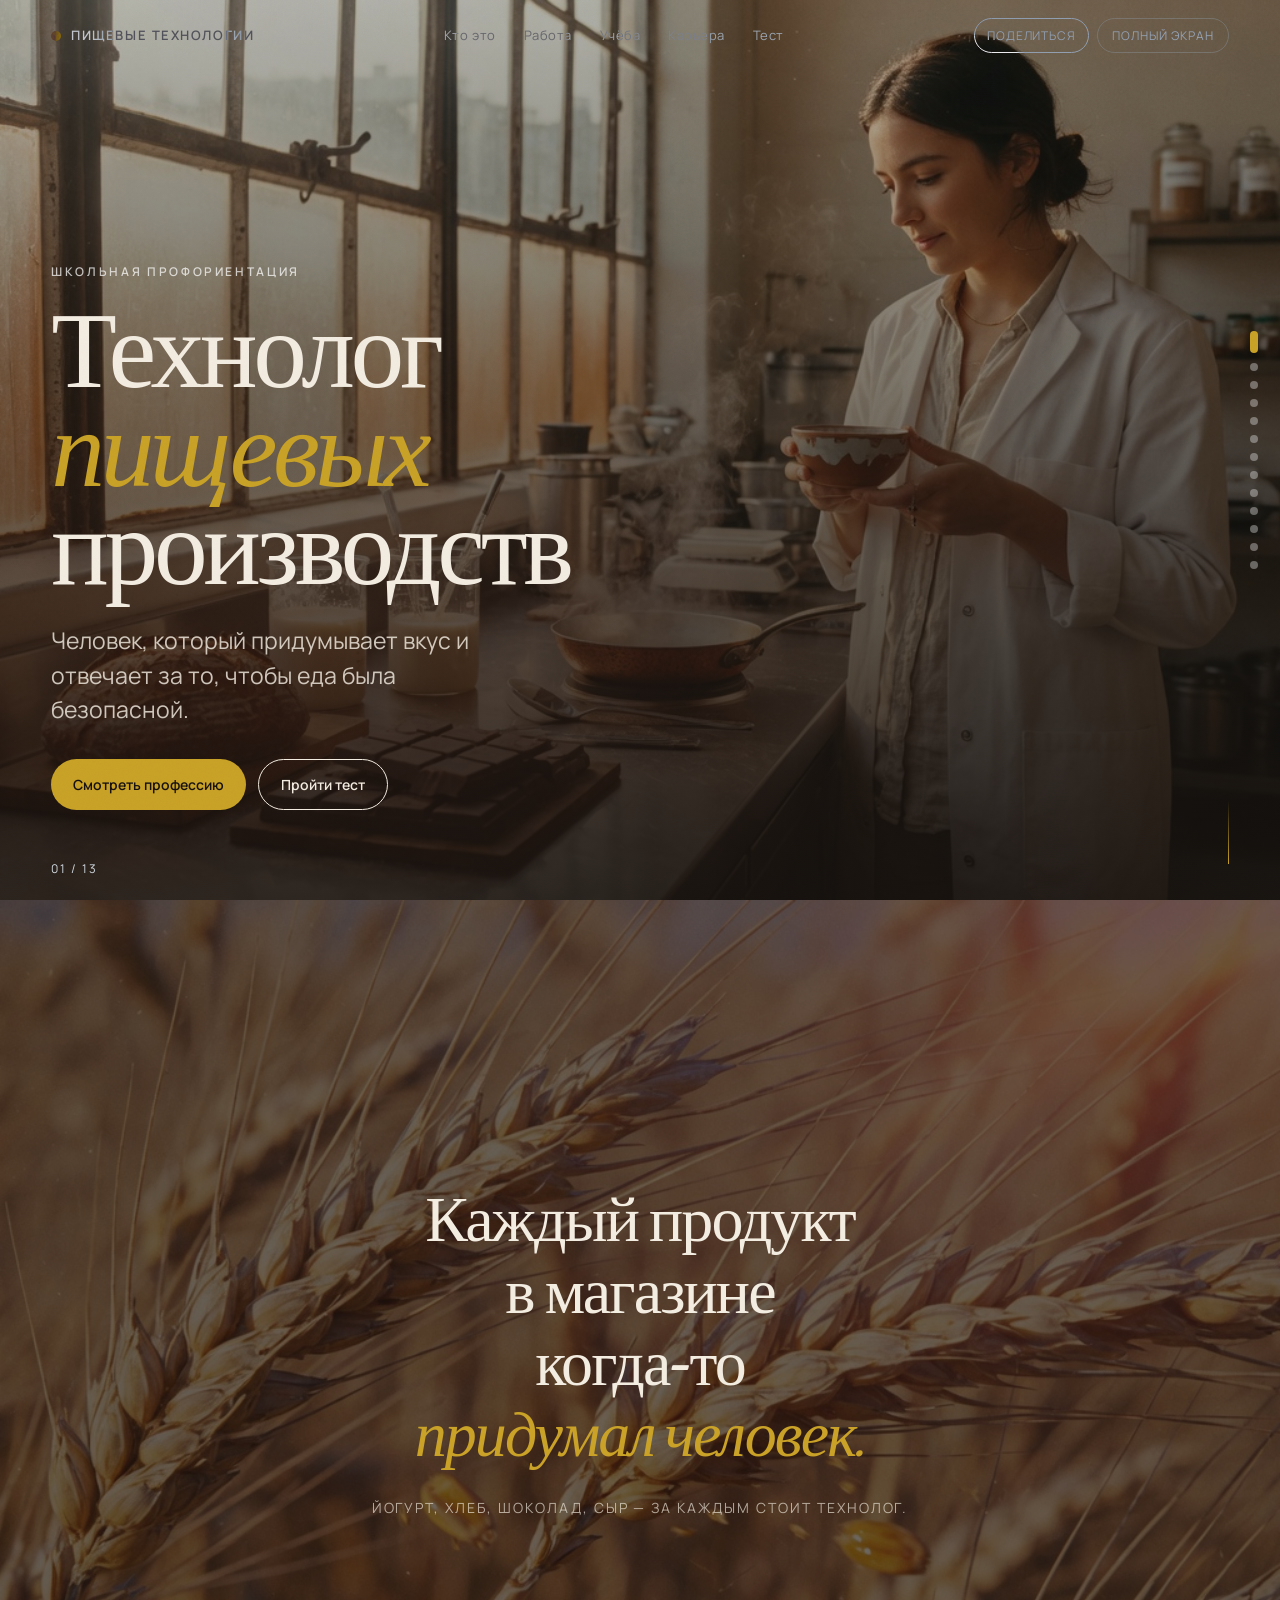
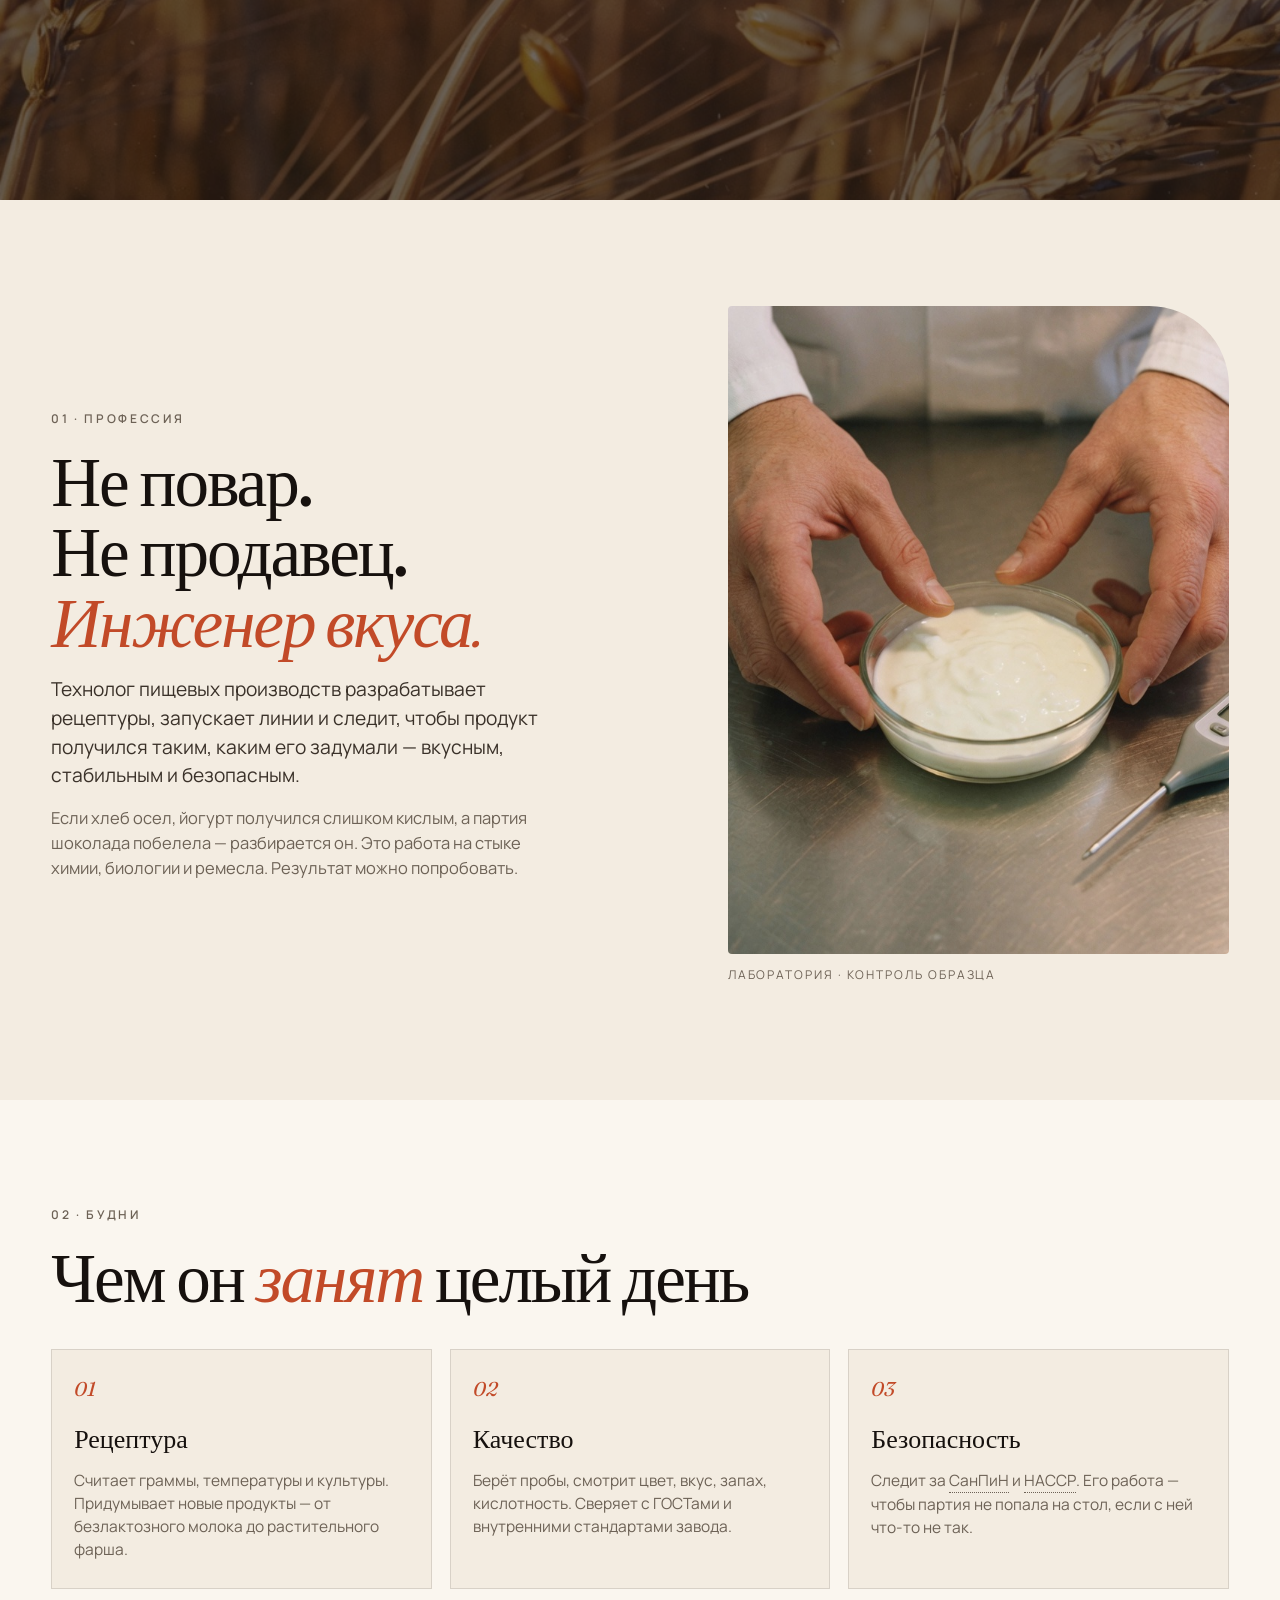
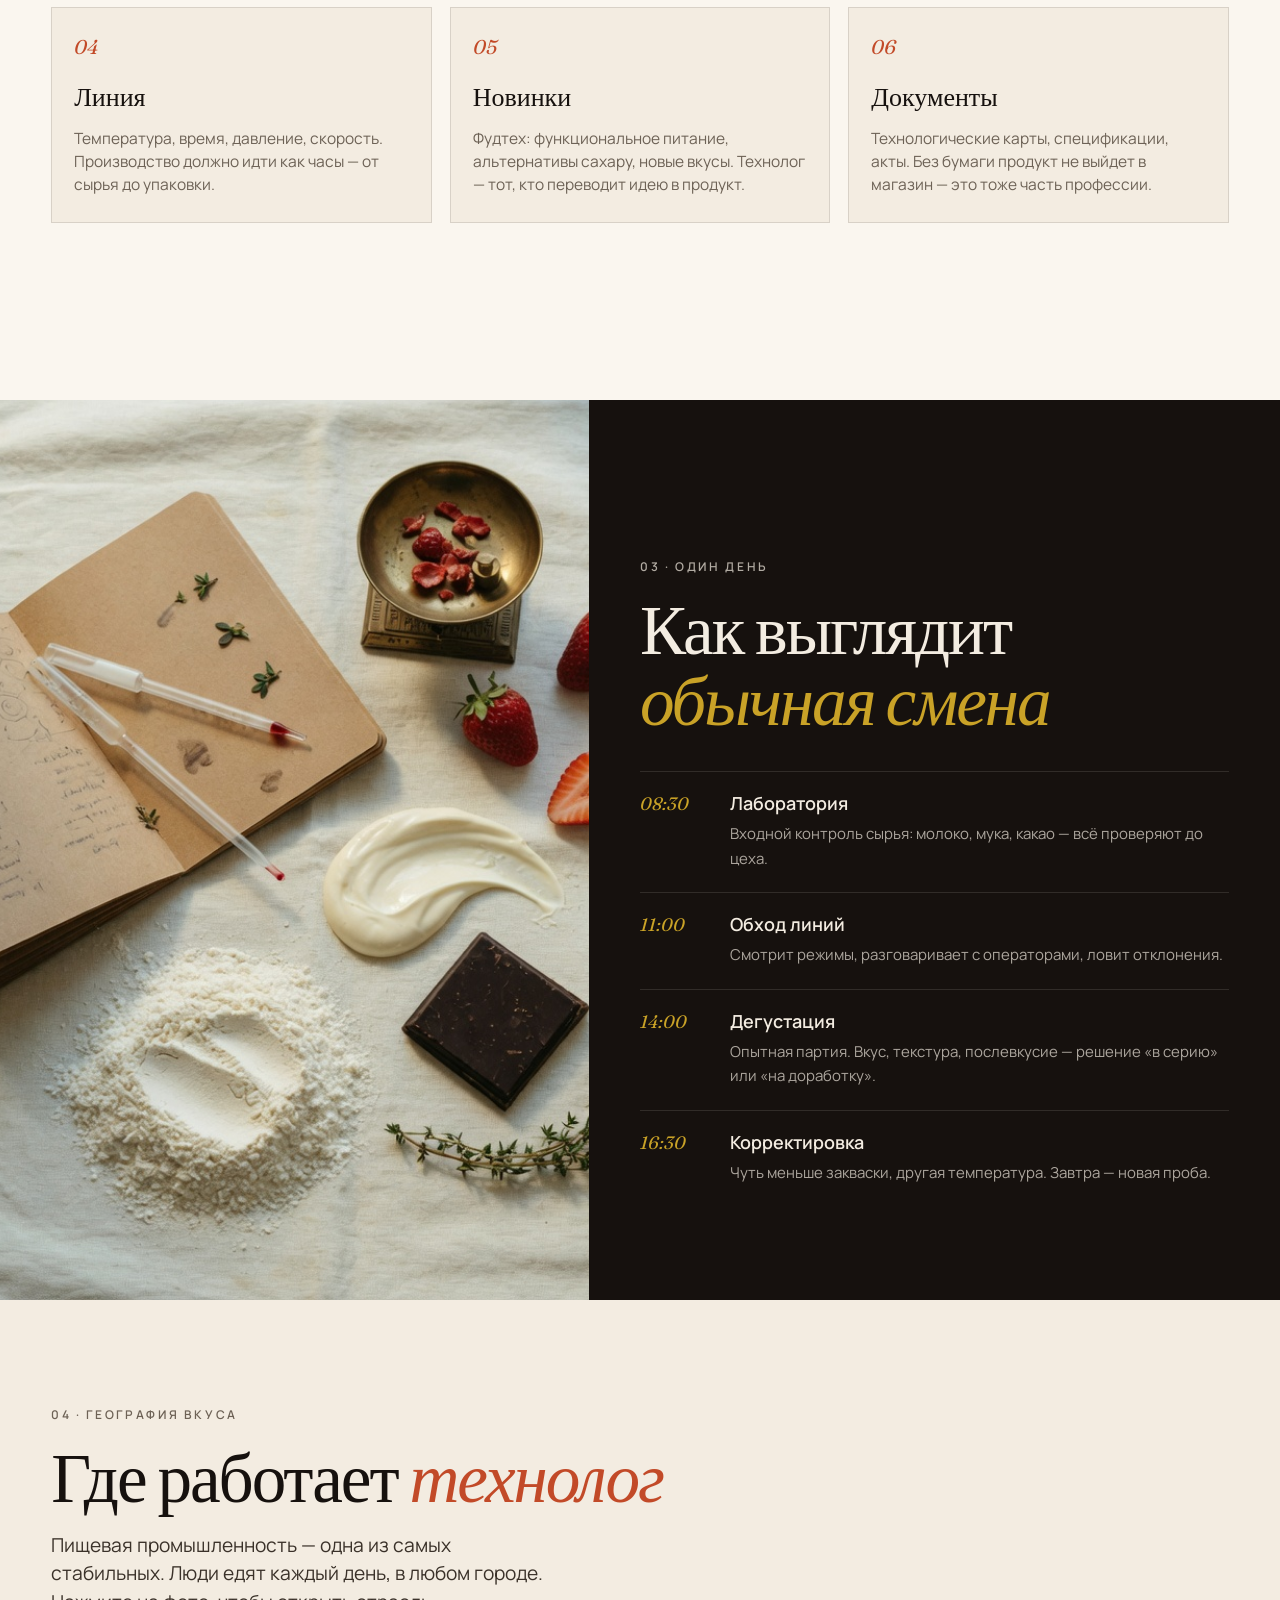
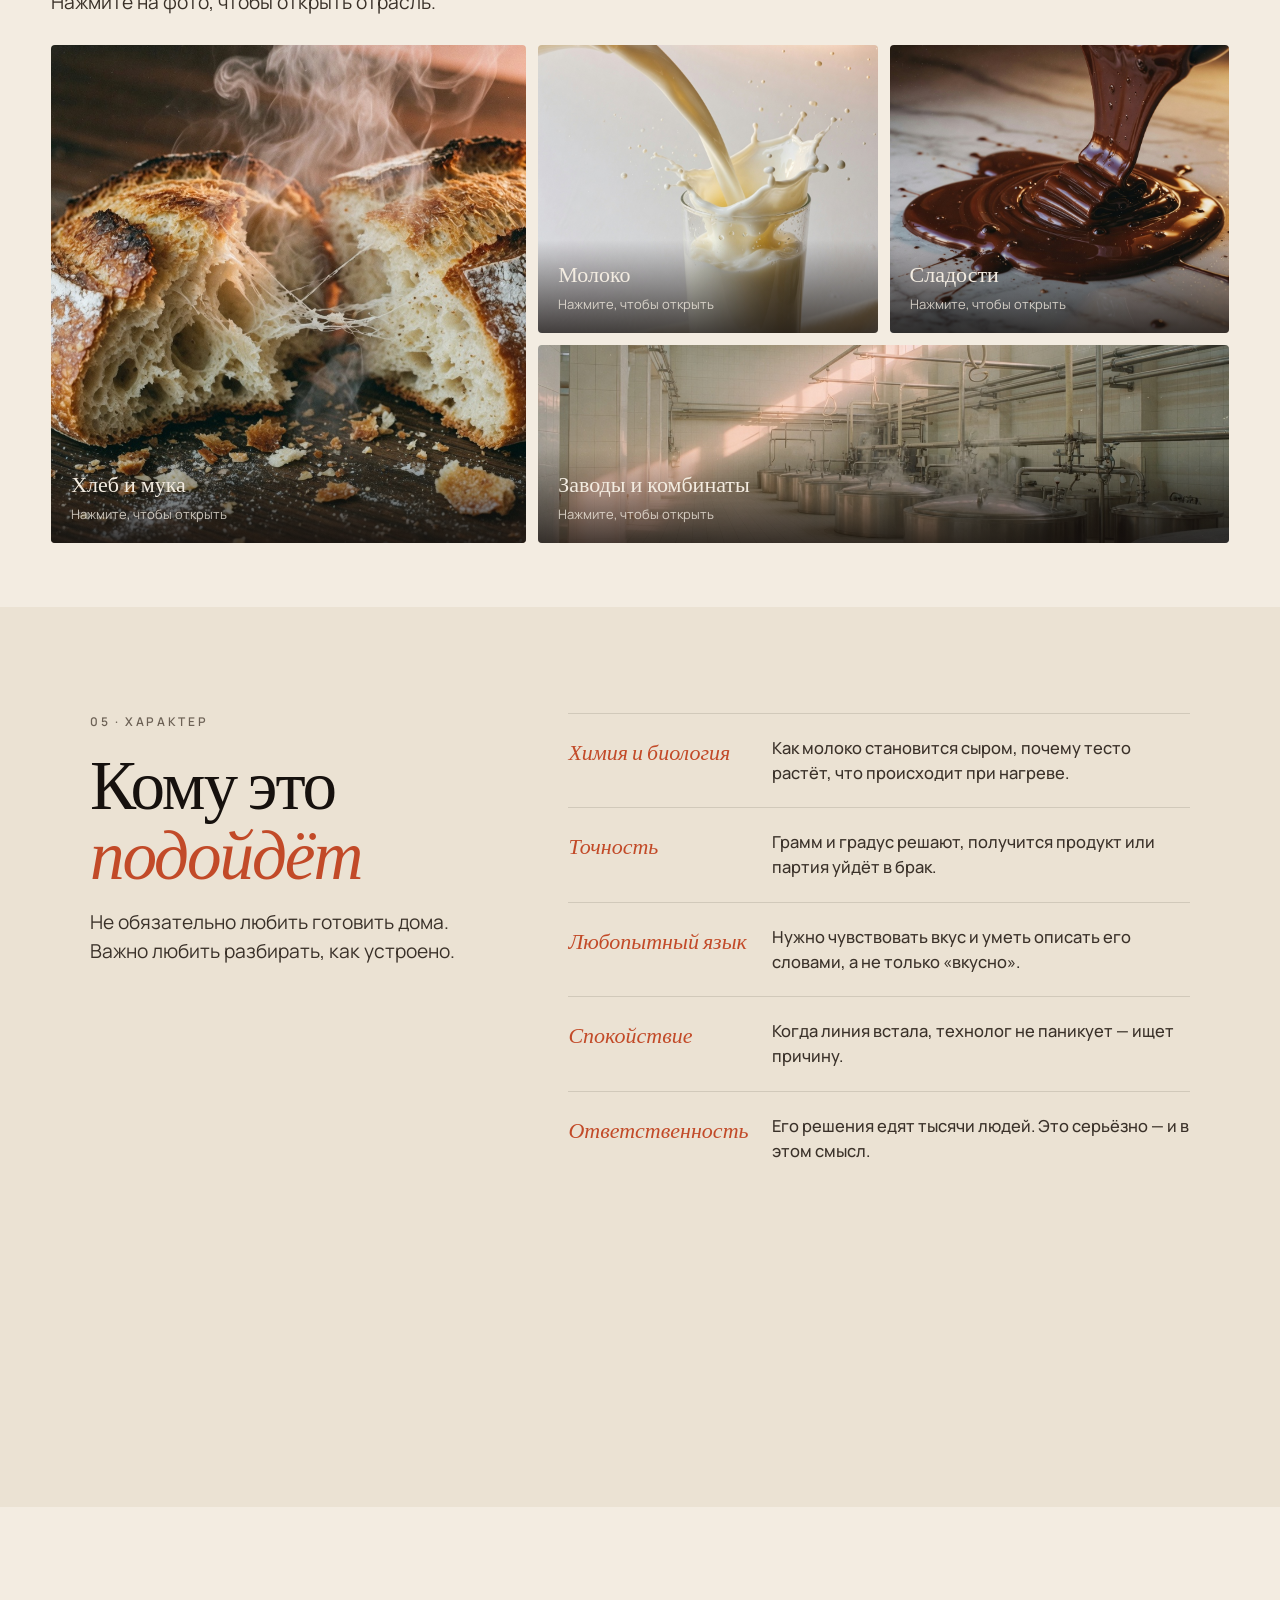
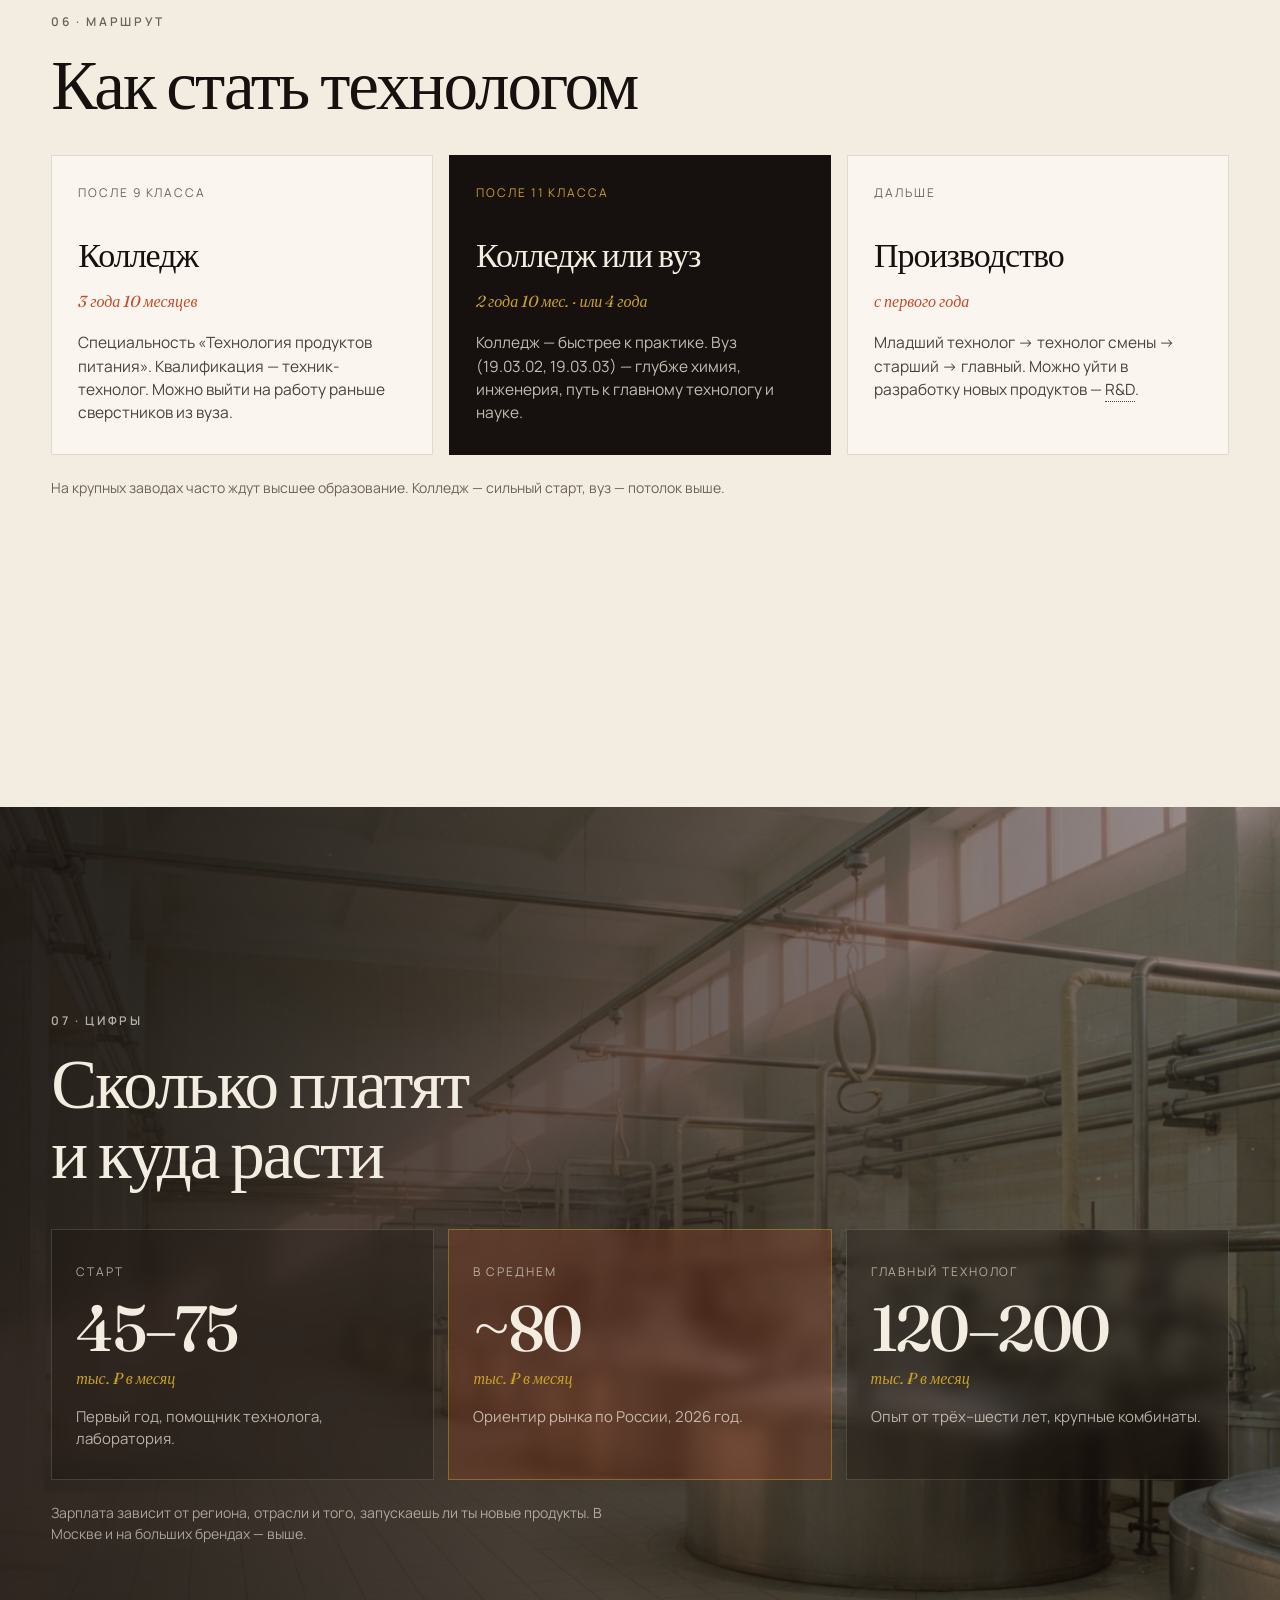
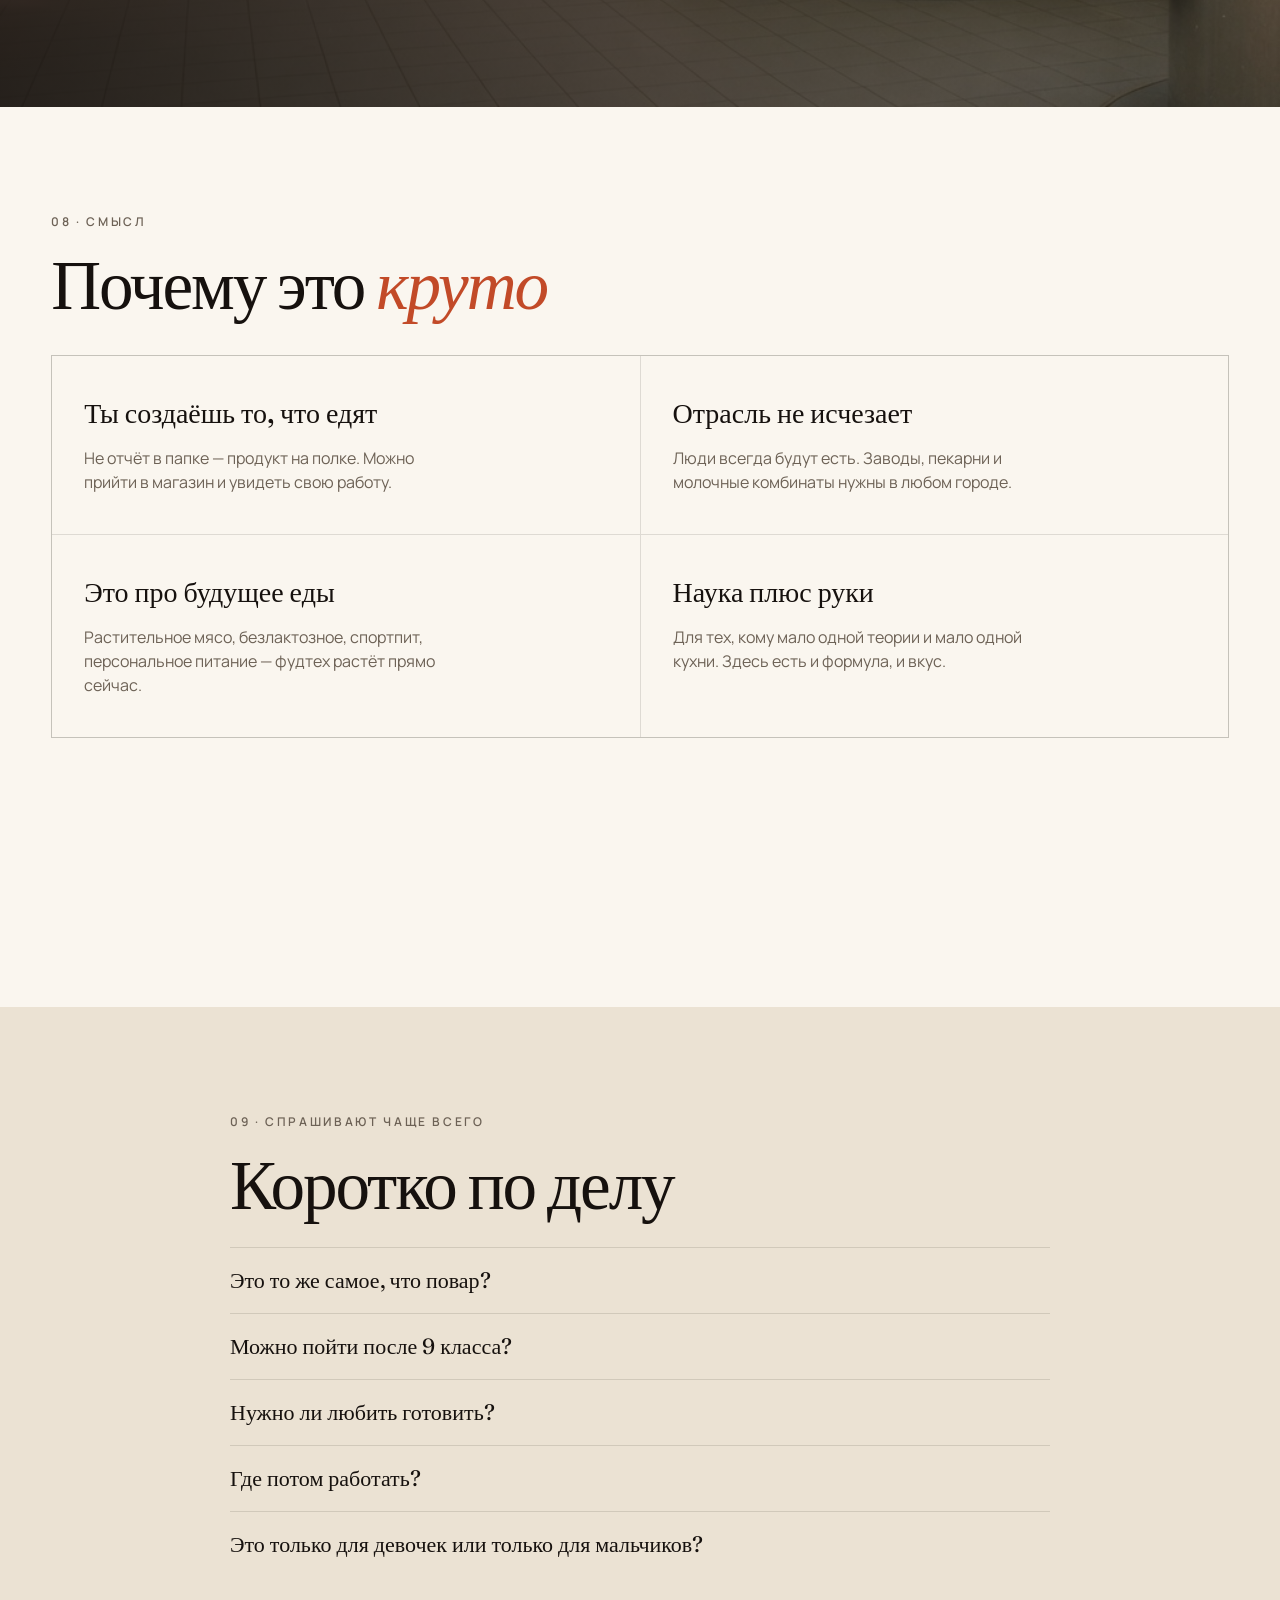
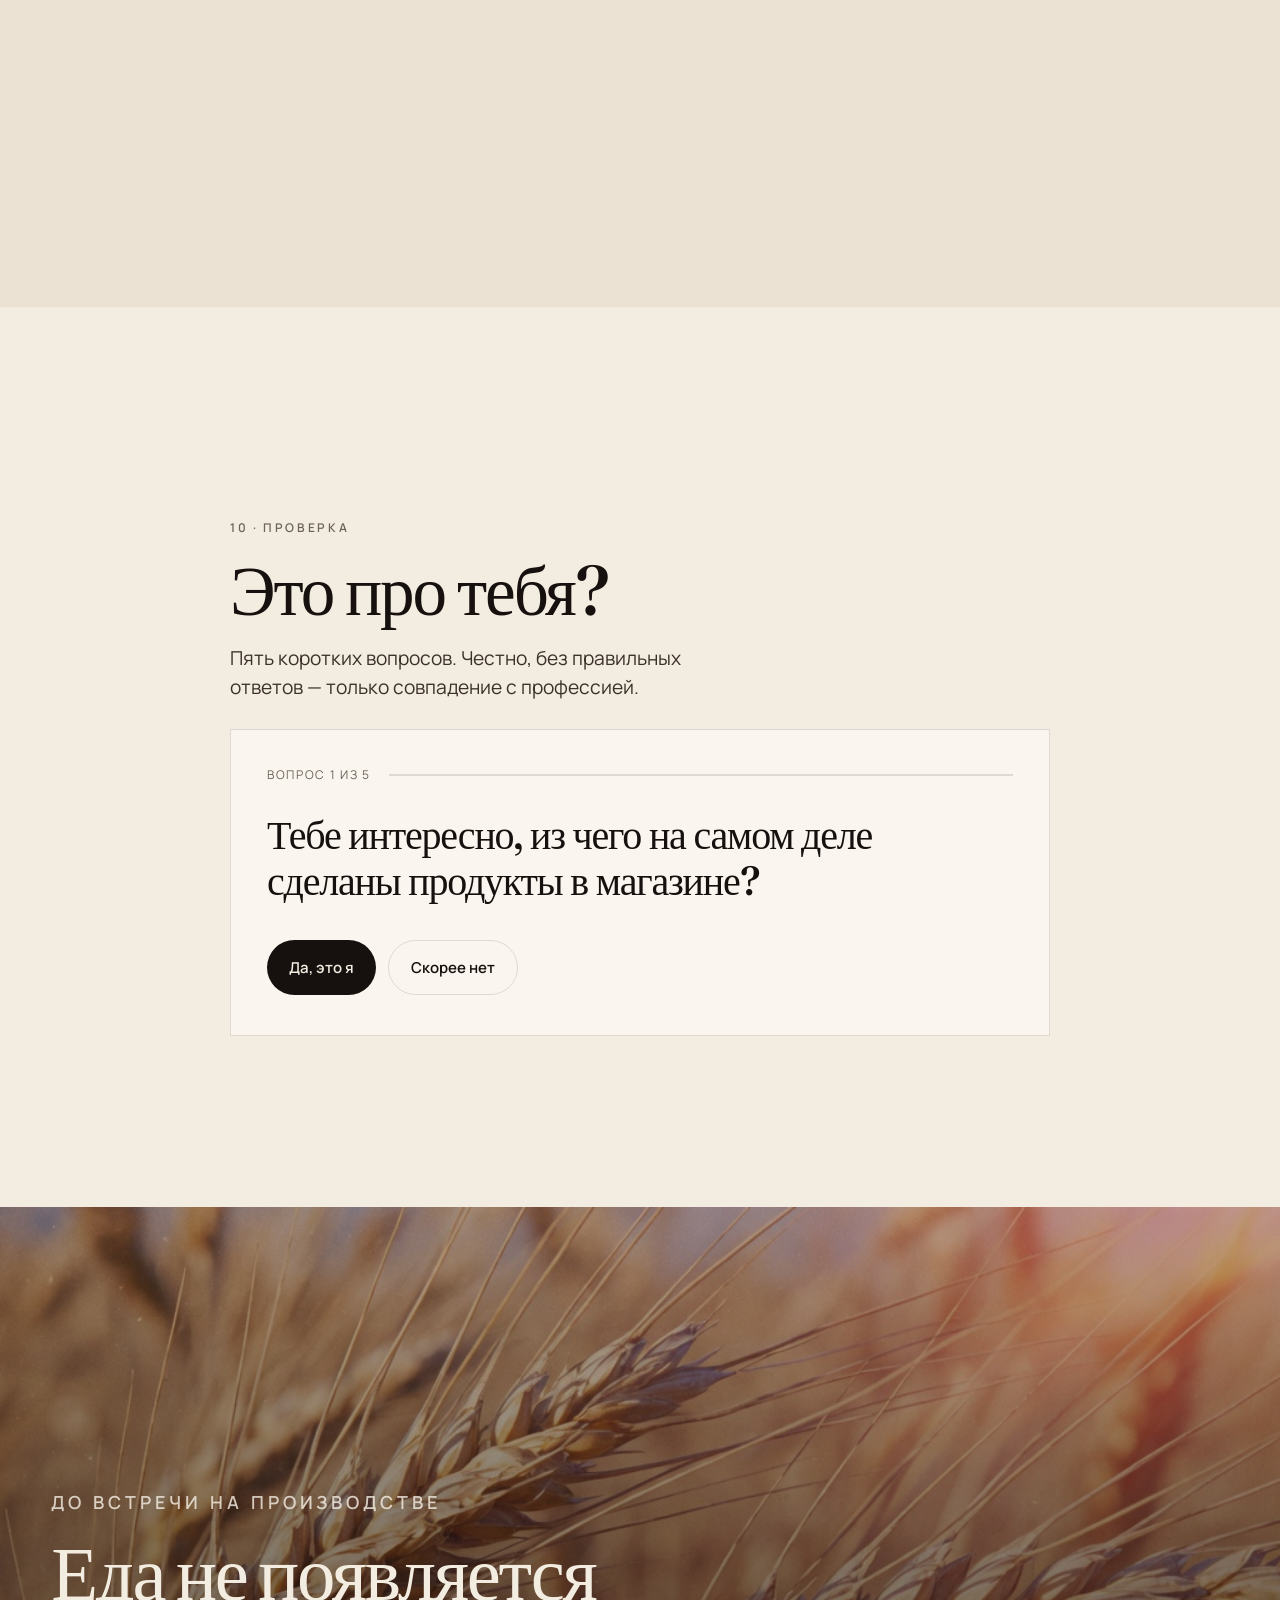
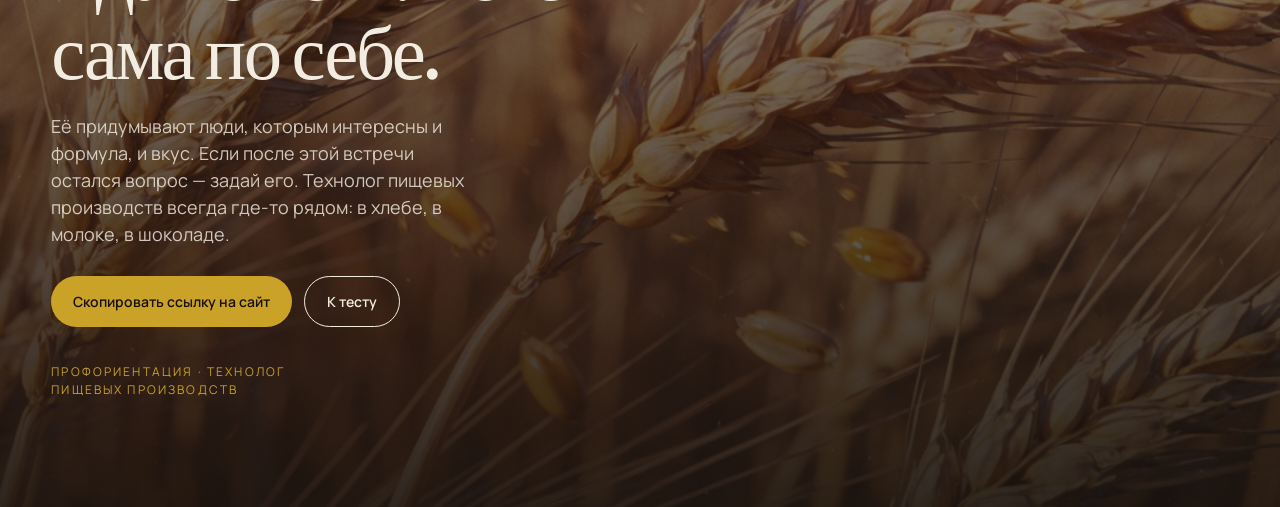
==== index.html @ 19284910 "Убрать инструкцию «Как смотреть», поправить меню для телефона" ====
<!DOCTYPE html>
<html lang="ru">
<head>
  <meta charset="UTF-8" />
  <meta name="viewport" content="width=device-width, initial-scale=1" />
  <title>Технолог пищевых производств — профессия, которая создаёт вкус</title>
  <meta name="description" content="Презентация для школьников: кто такой технолог пищевых производств, чем занимается, где учиться и сколько зарабатывает." />
  <meta property="og:title" content="Технолог пищевых производств" />
  <meta property="og:description" content="Кто придумывает вкус и отвечает за безопасность еды. Презентация для профориентации." />
  <meta property="og:type" content="website" />
  <meta property="og:image" content="https://olegbub07.github.io/tehnolog/images/hero.jpg" />
  <meta name="theme-color" content="#16110e" />
  <link rel="icon" href="data:image/svg+xml,%3Csvg xmlns='http://www.w3.org/2000/svg' viewBox='0 0 64 64'%3E%3Crect width='64' height='64' rx='16' fill='%231A1410'/%3E%3Cpath d='M32 10c1.2 8 4 14 10 18-6 2-10 8-10 18-1.2-8-4-14-10-18 6-2 10-8 10-18z' fill='%23C9A227'/%3E%3C/svg%3E" />
  <link rel="preconnect" href="https://fonts.googleapis.com" />
  <link rel="preconnect" href="https://fonts.gstatic.com" crossorigin />
  <link href="https://fonts.googleapis.com/css2?family=Fraunces:ital,opsz,wght@0,9..144,300;0,9..144,500;0,9..144,600;1,9..144,300;1,9..144,500&family=Manrope:wght@400;500;600;700&display=swap" rel="stylesheet" />
  <link rel="stylesheet" href="css/style.css?v=10" />
</head>
<body>
  <div class="grain" aria-hidden="true"></div>

  <div class="preloader" id="preloader">
    <div class="preloader__mark">
      <svg viewBox="0 0 64 64" width="48" height="48" aria-hidden="true">
        <path d="M32 6c1.4 10 5 17 12 22-7 3-12 10-12 22-1.4-10-5-17-12-22 7-3 12-10 12-22z" fill="currentColor"/>
      </svg>
    </div>
    <p class="preloader__word">Вкус · Наука · Ремесло</p>
  </div>

  <header class="topbar" id="topbar">
    <a class="brand js-nav" href="#hero">
      <span class="brand__mark" aria-hidden="true"></span>
      <span class="brand__name">Пищевые технологии</span>
    </a>
    <nav class="topbar__nav" aria-label="Разделы">
      <a class="js-nav" href="#who">Кто это</a>
      <a class="js-nav" href="#work">Работа</a>
      <a class="js-nav" href="#path">Учёба</a>
      <a class="js-nav" href="#pay">Карьера</a>
      <a class="js-nav" href="#quiz">Тест</a>
    </nav>
    <div class="topbar__actions">
      <button class="icon-btn" id="shareBtn" type="button" title="Скопировать ссылку">Поделиться</button>
      <button class="btn-ghost" id="fsBtn" type="button">Полный экран</button>
    </div>
  </header>

  <button class="burger" id="menuBtn" type="button" aria-label="Меню" aria-expanded="false">
    <span></span><span></span>
  </button>

  <div class="menu" id="menu" hidden>
    <nav class="menu__nav" aria-label="Мобильное меню">
      <a class="js-nav" href="#hero">Старт</a>
      <a class="js-nav" href="#who">Кто это</a>
      <a class="js-nav" href="#work">Чем занят</a>
      <a class="js-nav" href="#where">Где работает</a>
      <a class="js-nav" href="#path">Учёба</a>
      <a class="js-nav" href="#pay">Карьера</a>
      <a class="js-nav" href="#faq">Вопросы</a>
      <a class="js-nav" href="#quiz">Тест</a>
    </nav>
  </div>

  <div class="progress" aria-hidden="true"><i id="progressBar"></i></div>
  <nav class="dots" id="dots" aria-label="Слайды презентации"></nav>
  <div class="counter" id="counter" aria-live="polite">01 / 13</div>

  <main>
    <section class="slide hero" id="hero" data-title="Старт" data-note="Представьтесь. Спросите класс: кто придумал йогурт на полке магазина?">
      <div class="hero__media">
        <img src="images/hero.jpg" alt="Лаборатория пищевых технологий в тёплом свете" fetchpriority="high" />
        <div class="hero__veil"></div>
      </div>
      <div class="hero__inner">
        <p class="kicker fade">Школьная профориентация</p>
        <h1 class="hero__title fade">
          Технолог<br />
          <em>пищевых</em><br />
          производств
        </h1>
        <p class="hero__lead fade">Человек, который придумывает вкус и отвечает за то, чтобы еда была безопасной.</p>
        <div class="hero__cta fade">
          <a class="btn-solid js-nav" href="#who">Смотреть профессию</a>
          <a class="btn-line js-nav" href="#quiz">Пройти тест</a>
        </div>
      </div>
      <div class="scroll-hint" aria-hidden="true"><span></span></div>
    </section>

    <section class="slide quote-slide" id="quote" data-title="Зацепка" data-note="Пауза. Пусть дочитают. Потом: «за каждым продуктом стоит человек».">
      <div class="quote-slide__bg">
        <img src="images/wheat.jpg" alt="" />
      </div>
      <blockquote class="big-quote">
        <p>Каждый продукт<br />в магазине<br />когда-то<br /><em>придумал человек.</em></p>
        <cite>Йогурт, хлеб, шоколад, сыр — за каждым стоит технолог.</cite>
      </blockquote>
    </section>

    <section class="slide who" id="who" data-title="Кто это" data-note="Подчеркните: это не повар и не продавец. Инженер + химик + дегустатор.">
      <div class="who__grid">
        <div class="who__copy">
          <p class="kicker kicker--dark">01 · Профессия</p>
          <h2>Не повар.<br />Не продавец.<br /><em>Инженер вкуса.</em></h2>
          <p class="lede">Технолог пищевых производств разрабатывает рецептуры, запускает линии и следит, чтобы продукт получился таким, каким его задумали — вкусным, стабильным и безопасным.</p>
          <p class="body">Если хлеб осел, йогурт получился слишком кислым, а партия шоколада побелела — разбирается он. Это работа на стыке химии, биологии и ремесла. Результат можно попробовать.</p>
        </div>
        <figure class="who__photo">
          <img src="images/tasting.jpg" alt="Работа технолога с образцом в лаборатории" loading="lazy" />
          <figcaption>Лаборатория · контроль образца</figcaption>
        </figure>
      </div>
    </section>

    <section class="slide work" id="work" data-title="Чем занят" data-note="Пройдите 6 карточек. На словах HACCP и СанПиН можно кликнуть — всплывёт пояснение.">
      <div class="work__head">
        <p class="kicker kicker--dark">02 · Будни</p>
        <h2>Чем он <em>занят</em> целый день</h2>
      </div>
      <div class="cards">
        <article class="card">
          <span class="card__n">01</span>
          <h3>Рецептура</h3>
          <p>Считает граммы, температуры и культуры. Придумывает новые продукты — от безлактозного молока до растительного фарша.</p>
        </article>
        <article class="card">
          <span class="card__n">02</span>
          <h3>Качество</h3>
          <p>Берёт пробы, смотрит цвет, вкус, запах, кислотность. Сверяет с ГОСТами и внутренними стандартами завода.</p>
        </article>
        <article class="card">
          <span class="card__n">03</span>
          <h3>Безопасность</h3>
          <p>Следит за <button class="term" type="button" data-tip="Санитарные правила: как мыть руки, хранить сырьё, не допустить микробов на производство.">СанПиН</button> и <button class="term" type="button" data-tip="HACCP — система, где на каждом шаге производства ищут, где еда может стать опасной, и это предотвращают.">HACCP</button>. Его работа — чтобы партия не попала на стол, если с ней что-то не так.</p>
        </article>
        <article class="card">
          <span class="card__n">04</span>
          <h3>Линия</h3>
          <p>Температура, время, давление, скорость. Производство должно идти как часы — от сырья до упаковки.</p>
        </article>
        <article class="card">
          <span class="card__n">05</span>
          <h3>Новинки</h3>
          <p>Фудтех: функциональное питание, альтернативы сахару, новые вкусы. Технолог — тот, кто переводит идею в продукт.</p>
        </article>
        <article class="card">
          <span class="card__n">06</span>
          <h3>Документы</h3>
          <p>Технологические карты, спецификации, акты. Без бумаги продукт не выйдет в магазин — это тоже часть профессии.</p>
        </article>
      </div>
    </section>

    <section class="slide day" id="day" data-title="День" data-note="Сравните с школьным расписанием: у технолога тоже смена с понятными блоками.">
      <div class="day__media">
        <img src="images/still-life.jpg" alt="Натюрморт пищевой лаборатории" loading="lazy" />
      </div>
      <div class="day__copy">
        <p class="kicker kicker--light">03 · Один день</p>
        <h2>Как выглядит<br /><em>обычная смена</em></h2>
        <ol class="timeline">
          <li>
            <time>08:30</time>
            <div>
              <strong>Лаборатория</strong>
              <span>Входной контроль сырья: молоко, мука, какао — всё проверяют до цеха.</span>
            </div>
          </li>
          <li>
            <time>11:00</time>
            <div>
              <strong>Обход линий</strong>
              <span>Смотрит режимы, разговаривает с операторами, ловит отклонения.</span>
            </div>
          </li>
          <li>
            <time>14:00</time>
            <div>
              <strong>Дегустация</strong>
              <span>Опытная партия. Вкус, текстура, послевкусие — решение «в серию» или «на доработку».</span>
            </div>
          </li>
          <li>
            <time>16:30</time>
            <div>
              <strong>Корректировка</strong>
              <span>Чуть меньше закваски, другая температура. Завтра — новая проба.</span>
            </div>
          </li>
        </ol>
      </div>
    </section>

    <section class="slide where" id="where" data-title="Где работает" data-note="Кликните по фото — откроется карточка отрасли. Можно дать кликнуть ученику.">
      <div class="where__head">
        <p class="kicker kicker--dark">04 · География вкуса</p>
        <h2>Где работает <em>технолог</em></h2>
        <p class="lede">Пищевая промышленность — одна из самых стабильных. Люди едят каждый день, в любом городе. Нажмите на фото, чтобы открыть отрасль.</p>
      </div>
      <div class="mosaic">
        <figure class="mosaic__item mosaic__item--lg" data-industry="bread" tabindex="0" role="button">
          <img src="images/bread.jpg" alt="Свежий хлеб" loading="lazy" />
          <figcaption>
            <strong>Хлеб и мука</strong>
            <span>Нажмите, чтобы открыть</span>
          </figcaption>
        </figure>
        <figure class="mosaic__item" data-industry="dairy" tabindex="0" role="button">
          <img src="images/dairy.jpg" alt="Молоко" loading="lazy" />
          <figcaption>
            <strong>Молоко</strong>
            <span>Нажмите, чтобы открыть</span>
          </figcaption>
        </figure>
        <figure class="mosaic__item" data-industry="sweet" tabindex="0" role="button">
          <img src="images/chocolate.jpg" alt="Шоколад" loading="lazy" />
          <figcaption>
            <strong>Сладости</strong>
            <span>Нажмите, чтобы открыть</span>
          </figcaption>
        </figure>
        <figure class="mosaic__item mosaic__item--wide" data-industry="plant" tabindex="0" role="button">
          <img src="images/production.jpg" alt="Пищевое производство" loading="lazy" />
          <figcaption>
            <strong>Заводы и комбинаты</strong>
            <span>Нажмите, чтобы открыть</span>
          </figcaption>
        </figure>
      </div>
    </section>

    <section class="slide skills" id="skills" data-title="Качества" data-note="Спросите: кто любит химию? Кто любит готовить? Технологу ближе первое, но пригодится и второе.">
      <div class="skills__inner">
        <div>
          <p class="kicker kicker--dark">05 · Характер</p>
          <h2>Кому это <em>подойдёт</em></h2>
          <p class="lede">Не обязательно любить готовить дома. Важно любить разбирать, как устроено.</p>
        </div>
        <ul class="skill-list">
          <li>
            <span>Химия и биология</span>
            <b>Как молоко становится сыром, почему тесто растёт, что происходит при нагреве.</b>
          </li>
          <li>
            <span>Точность</span>
            <b>Грамм и градус решают, получится продукт или партия уйдёт в брак.</b>
          </li>
          <li>
            <span>Любопытный язык</span>
            <b>Нужно чувствовать вкус и уметь описать его словами, а не только «вкусно».</b>
          </li>
          <li>
            <span>Спокойствие</span>
            <b>Когда линия встала, технолог не паникует — ищет причину.</b>
          </li>
          <li>
            <span>Ответственность</span>
            <b>Его решения едят тысячи людей. Это серьёзно — и в этом смысл.</b>
          </li>
        </ul>
      </div>
    </section>

    <section class="slide path" id="path" data-title="Учёба" data-note="После 9 класса — колледж. После 11 — колледж или вуз. Не запугивайте вузом: колледж уже профессия.">
      <p class="kicker kicker--dark">06 · Маршрут</p>
      <h2>Как стать технологом</h2>
      <div class="path-grid">
        <article class="path-card">
          <p class="path-card__from">После 9 класса</p>
          <h3>Колледж</h3>
          <p class="path-card__time">3 года 10 месяцев</p>
          <p>Специальность «Технология продуктов питания». Квалификация — техник-технолог. Можно выйти на работу раньше сверстников из вуза.</p>
        </article>
        <article class="path-card path-card--accent">
          <p class="path-card__from">После 11 класса</p>
          <h3>Колледж или вуз</h3>
          <p class="path-card__time">2 года 10 мес. · или 4 года</p>
          <p>Колледж — быстрее к практике. Вуз (19.03.02, 19.03.03) — глубже химия, инженерия, путь к главному технологу и науке.</p>
        </article>
        <article class="path-card">
          <p class="path-card__from">Дальше</p>
          <h3>Производство</h3>
          <p class="path-card__time">с первого года</p>
          <p>Младший технолог → технолог смены → старший → главный. Можно уйти в разработку новых продуктов — <button class="term term--on-light" type="button" data-tip="R&amp;D — отдел разработки: придумывают новые продукты, которые потом встанут на линию.">R&amp;D</button>.</p>
        </article>
      </div>
      <p class="path-note">На крупных заводах часто ждут высшее образование. Колледж — сильный старт, вуз — потолок выше.</p>
    </section>

    <section class="slide pay" id="pay" data-title="Карьера" data-note="Цифры ориентировочные по России, 2026. В регионах меньше, в Москве и на брендах — больше.">
      <div class="pay__bg">
        <img src="images/production.jpg" alt="" loading="lazy" />
      </div>
      <div class="pay__inner">
        <p class="kicker kicker--light">07 · Цифры</p>
        <h2>Сколько платят<br />и куда расти</h2>
        <div class="pay-row">
          <article>
            <span>Старт</span>
            <strong>45–75</strong>
            <em>тыс. ₽ в месяц</em>
            <p>Первый год, помощник технолога, лаборатория.</p>
          </article>
          <article class="is-main">
            <span>В среднем</span>
            <strong>~80</strong>
            <em>тыс. ₽ в месяц</em>
            <p>Ориентир рынка по России, 2026 год.</p>
          </article>
          <article>
            <span>Главный технолог</span>
            <strong>120–200</strong>
            <em>тыс. ₽ в месяц</em>
            <p>Опыт от трёх–шести лет, крупные комбинаты.</p>
          </article>
        </div>
        <p class="pay-foot">Зарплата зависит от региона, отрасли и того, запускаешь ли ты новые продукты. В Москве и на больших брендах — выше.</p>
      </div>
    </section>

    <section class="slide why" id="why" data-title="Зачем" data-note="Смысл профессии для подростков: видимый результат, стабильная отрасль, будущее еды.">
      <p class="kicker kicker--dark">08 · Смысл</p>
      <h2>Почему это <em>круто</em></h2>
      <div class="why-grid">
        <article>
          <h3>Ты создаёшь то, что едят</h3>
          <p>Не отчёт в папке — продукт на полке. Можно прийти в магазин и увидеть свою работу.</p>
        </article>
        <article>
          <h3>Отрасль не исчезает</h3>
          <p>Люди всегда будут есть. Заводы, пекарни и молочные комбинаты нужны в любом городе.</p>
        </article>
        <article>
          <h3>Это про будущее еды</h3>
          <p>Растительное мясо, безлактозное, спортпит, персональное питание — фудтех растёт прямо сейчас.</p>
        </article>
        <article>
          <h3>Наука плюс руки</h3>
          <p>Для тех, кому мало одной теории и мало одной кухни. Здесь есть и формула, и вкус.</p>
        </article>
      </div>
    </section>

    <section class="slide faq" id="faq" data-title="Вопросы" data-note="Откройте 1–2 вопроса голосом класса. Остальное можно оставить на самостоятельный клик.">
      <p class="kicker kicker--dark">09 · Спрашивают чаще всего</p>
      <h2>Коротко по делу</h2>
      <div class="faq-list" id="faqList">
        <details>
          <summary>Это то же самое, что повар?</summary>
          <p>Нет. Повар готовит блюдо здесь и сейчас. Технолог придумывает, как сделать тонны одинакового продукта — безопасно, вкусно и по рецептуре. На заводе он ближе к инженеру, чем к кухне ресторана.</p>
        </details>
        <details>
          <summary>Можно пойти после 9 класса?</summary>
          <p>Да. Колледж, около 3 лет 10 месяцев, квалификация «техник-технолог». После 11 класса путь короче: колледж около 2 лет 10 месяцев или вуз 4 года.</p>
        </details>
        <details>
          <summary>Нужно ли любить готовить?</summary>
          <p>Не обязательно. Важнее химия, аккуратность и интерес к тому, как еда устроена. Любить вкус — плюс, но это не кулинарный кружок.</p>
        </details>
        <details>
          <summary>Где потом работать?</summary>
          <p>Хлебозаводы, молочные комбинаты, кондитерские фабрики, мясопереработка, напитки, общепит, лаборатории качества и отделы новых продуктов.</p>
        </details>
        <details>
          <summary>Это только для девочек или только для мальчиков?</summary>
          <p>Ни то ни другое. На производстве и в лабораториях работают и те и другие. Решают голова, вкус и ответственность, а не пол.</p>
        </details>
      </div>
    </section>

    <section class="slide quiz" id="quiz" data-title="Тест" data-note="Дайте пройти 2–3 ученикам вслух или всем с телефона по ссылке. Клавиши 1 — да, 2 — нет.">
      <div class="quiz__inner">
        <p class="kicker kicker--dark">10 · Проверка</p>
        <h2>Это про тебя?</h2>
        <p class="lede">Пять коротких вопросов. Честно, без правильных ответов — только совпадение с профессией.</p>

        <div id="quizCard" class="quiz-card">
          <div class="quiz-card__top">
            <span id="quizStep">Вопрос 1 из 5</span>
            <div class="quiz-bar"><i id="quizBar"></i></div>
          </div>
          <p class="quiz-q" id="quizQ"></p>
          <div class="quiz-actions">
            <button type="button" class="btn-yes" data-val="1">Да, это я</button>
            <button type="button" class="btn-no" data-val="0">Скорее нет</button>
          </div>
        </div>

        <div id="quizResult" class="quiz-result" hidden>
          <p class="quiz-result__n" id="quizScore"></p>
          <h3 id="quizTitle"></h3>
          <p id="quizText"></p>
          <div class="quiz-result__actions">
            <button type="button" class="btn-reset" id="quizReset">Пройти ещё раз</button>
            <button type="button" class="btn-line" id="quizShare">Поделиться результатом</button>
          </div>
        </div>
      </div>
    </section>

    <section class="slide finale" id="finale" data-title="Финал" data-note="Поблагодарите. Оставьте ссылку на сайте — пусть откроют дома. Кнопка «Поделиться» копирует адрес.">
      <div class="finale__media">
        <img src="images/wheat.jpg" alt="" loading="lazy" />
        <div class="finale__veil"></div>
      </div>
      <div class="finale__copy">
        <p class="kicker">До встречи на производстве</p>
        <h2>Еда не появляется<br />сама по себе.</h2>
        <p>Её придумывают люди, которым интересны и формула, и вкус. Если после этой встречи остался вопрос — задай его. Технолог пищевых производств всегда где-то рядом: в хлебе, в молоке, в шоколаде.</p>
        <div class="finale__actions">
          <button type="button" class="btn-solid" id="copyLinkBtn">Скопировать ссылку на сайт</button>
          <a class="btn-line js-nav" href="#quiz">К тесту</a>
        </div>
        <p class="finale__sign">Профориентация · Технолог пищевых производств</p>
      </div>
    </section>
  </main>

  <aside class="drawer" id="drawer" hidden>
    <button class="drawer__close" id="drawerClose" type="button" aria-label="Закрыть">×</button>
    <p class="kicker kicker--dark" id="drawerKicker">Отрасль</p>
    <h3 id="drawerTitle"></h3>
    <p id="drawerText"></p>
    <ul id="drawerList"></ul>
  </aside>
  <div class="backdrop" id="backdrop" hidden></div>

  <div class="tip" id="tip" hidden></div>
  <div class="toast" id="toast" hidden></div>

  <script src="js/app.js?v=7"></script>
</body>
</html>
---- css/style.css ----
:root {
  --cream: #f3ece1;
  --paper: #ebe2d3;
  --foam: #faf6ef;
  --ink: #16110e;
  --ink-soft: #3a3129;
  --muted: #6d6256;
  --line: rgba(22, 17, 14, 0.12);
  --terracotta: #c24a28;
  --terracotta-deep: #8d3018;
  --honey: #c9a227;
  --sage: #5b6b4a;
  --serif: "Fraunces", "Times New Roman", serif;
  --sans: "Manrope", "Segoe UI", sans-serif;
  --ease: cubic-bezier(0.22, 1, 0.36, 1);
  --pad: clamp(20px, 4vw, 72px);
}

*,
*::before,
*::after {
  box-sizing: border-box;
  margin: 0;
  padding: 0;
}

html {
  scroll-behavior: smooth;
  scroll-snap-type: y mandatory;
  background: var(--ink);
}

html.reduce-motion {
  scroll-behavior: auto;
}

body {
  font-family: var(--sans);
  color: var(--ink);
  background: var(--cream);
  line-height: 1.5;
  overflow-x: hidden;
  text-rendering: optimizeLegibility;
  -webkit-font-smoothing: antialiased;
}

img {
  max-width: 100%;
  display: block;
}

button,
a {
  font-family: inherit;
}

.grain {
  pointer-events: none;
  position: fixed;
  inset: 0;
  z-index: 80;
  opacity: 0.07;
  mix-blend-mode: multiply;
  background-image: url("data:image/svg+xml;utf8,<svg xmlns='http://www.w3.org/2000/svg' width='180' height='180'><filter id='n'><feTurbulence type='fractalNoise' baseFrequency='0.85' numOctaves='2' stitchTiles='stitch'/></filter><rect width='100%' height='100%' filter='url(%23n)' opacity='0.55'/></svg>");
}

/* Preloader */
.preloader {
  position: fixed;
  inset: 0;
  z-index: 100;
  background: var(--ink);
  color: var(--cream);
  display: grid;
  place-items: center;
  gap: 18px;
  transition: opacity 0.8s var(--ease), visibility 0.8s;
}

.preloader.is-gone {
  opacity: 0;
  visibility: hidden;
}

.preloader__mark {
  color: var(--honey);
  animation: pulse 1.6s var(--ease) infinite;
}

.preloader__word {
  font-family: var(--serif);
  font-style: italic;
  font-weight: 300;
  letter-spacing: 0.18em;
  font-size: 13px;
  text-transform: uppercase;
}

@keyframes pulse {
  0%, 100% { transform: scale(1); opacity: 0.7; }
  50% { transform: scale(1.08); opacity: 1; }
}

/* Chrome */
.topbar {
  position: fixed;
  top: 0;
  left: 0;
  right: 0;
  z-index: 40;
  display: flex;
  align-items: center;
  justify-content: space-between;
  padding: 18px var(--pad);
  color: var(--ink);
  opacity: 0;
  transform: translateY(-8px);
  transition: opacity 0.6s var(--ease), transform 0.6s var(--ease);
}

.topbar.is-blend {
  mix-blend-mode: difference;
  color: #fff;
}

.topbar.is-on {
  opacity: 1;
  transform: none;
}

.brand {
  display: flex;
  align-items: center;
  gap: 10px;
  color: inherit;
  text-decoration: none;
  font-size: 13px;
  letter-spacing: 0.12em;
  text-transform: uppercase;
  font-weight: 600;
  min-width: 0;
}

.brand__mark {
  width: 10px;
  height: 10px;
  border-radius: 50%;
  background: var(--honey);
}

.topbar__nav {
  display: flex;
  gap: 28px;
}

.topbar__nav a {
  color: inherit;
  text-decoration: none;
  font-size: 13px;
  letter-spacing: 0.04em;
  opacity: 0.8;
}

.topbar__nav a:hover {
  opacity: 1;
}

.btn-ghost {
  background: transparent;
  border: 1px solid rgba(22, 17, 14, 0.28);
  color: inherit;
  padding: 8px 14px;
  border-radius: 999px;
  font-size: 12px;
  letter-spacing: 0.08em;
  text-transform: uppercase;
  cursor: pointer;
}

.topbar.is-blend .btn-ghost {
  border-color: rgba(255, 255, 255, 0.35);
}

.progress {
  position: fixed;
  top: 0;
  left: 0;
  right: 0;
  height: 2px;
  z-index: 50;
  background: transparent;
}

.progress i {
  display: block;
  height: 100%;
  width: 0;
  background: var(--honey);
}

.dots {
  position: fixed;
  right: 22px;
  top: 50%;
  transform: translateY(-50%);
  z-index: 40;
  display: flex;
  flex-direction: column;
  gap: 10px;
}

.dots button {
  width: 8px;
  height: 8px;
  border-radius: 999px;
  border: 0;
  background: rgba(22, 17, 14, 0.25);
  cursor: pointer;
  padding: 0;
  transition: height 0.3s var(--ease), background 0.3s;
}

.dots button.is-active {
  height: 22px;
  background: var(--terracotta);
}

.dots button.is-light {
  background: rgba(255, 255, 255, 0.35);
}

.dots button.is-light.is-active {
  background: var(--honey);
}

.hint {
  position: fixed;
  bottom: 22px;
  left: 50%;
  transform: translateX(-50%);
  z-index: 40;
  font-size: 12px;
  letter-spacing: 0.08em;
  text-transform: uppercase;
  color: rgba(255, 255, 255, 0.7);
  mix-blend-mode: difference;
  pointer-events: none;
  transition: opacity 0.6s;
}

.hint kbd {
  display: inline-block;
  border: 1px solid currentColor;
  padding: 1px 6px;
  border-radius: 4px;
  margin: 0 2px;
  font-family: inherit;
}

.hint.is-hide {
  opacity: 0;
}

/* Slides */
.slide {
  min-height: 100dvh;
  scroll-snap-align: start;
  scroll-snap-stop: always;
  position: relative;
  padding: calc(88px + 2vh) var(--pad) 64px;
}

h2 {
  font-family: var(--serif);
  font-weight: 500;
  font-size: clamp(36px, 5.4vw, 76px);
  line-height: 1.02;
  letter-spacing: -0.03em;
}

h2 em {
  font-style: italic;
  font-weight: 300;
  color: var(--terracotta);
}

.kicker {
  font-size: 12px;
  letter-spacing: 0.22em;
  text-transform: uppercase;
  font-weight: 600;
  margin-bottom: 18px;
  color: rgba(255, 255, 255, 0.72);
}

.kicker--dark {
  color: var(--muted);
}

.kicker--light {
  color: rgba(243, 236, 225, 0.7);
}

.lede {
  font-size: clamp(17px, 1.5vw, 21px);
  color: var(--ink-soft);
  max-width: 42ch;
  margin-top: 18px;
}

.body {
  margin-top: 16px;
  max-width: 48ch;
  color: var(--muted);
  font-size: 16.5px;
}

/* Hero */
.hero {
  padding: 0;
  color: var(--cream);
  display: grid;
  align-items: end;
}

.hero__media,
.quote-slide__bg,
.pay__bg,
.finale__media {
  position: absolute;
  inset: 0;
}

.hero__media img,
.quote-slide__bg img,
.pay__bg img,
.finale__media img,
.day__media img {
  width: 100%;
  height: 100%;
  object-fit: cover;
}

.hero__veil,
.finale__veil {
  position: absolute;
  inset: 0;
  background:
    linear-gradient(180deg, rgba(22, 17, 14, 0.25) 0%, rgba(22, 17, 14, 0.55) 48%, rgba(22, 17, 14, 0.88) 100%),
    radial-gradient(1200px 600px at 20% 80%, rgba(194, 74, 40, 0.25), transparent 60%);
}

.hero__inner {
  position: relative;
  z-index: 2;
  padding: var(--pad);
  padding-bottom: 10vh;
  max-width: 1100px;
}

.hero__title {
  font-family: var(--serif);
  font-weight: 500;
  font-size: clamp(48px, 8.4vw, 128px);
  line-height: 0.92;
  letter-spacing: -0.04em;
}

.hero__title em {
  font-style: italic;
  font-weight: 300;
  color: var(--honey);
}

.hero__lead {
  margin-top: 28px;
  font-size: clamp(18px, 1.8vw, 24px);
  max-width: 34ch;
  color: rgba(243, 236, 225, 0.82);
  font-weight: 400;
}

.hero__meta {
  margin-top: 36px;
  display: flex;
  align-items: center;
  gap: 14px;
  font-size: 12px;
  letter-spacing: 0.16em;
  text-transform: uppercase;
  color: rgba(243, 236, 225, 0.6);
}

.hero__meta .dot {
  width: 4px;
  height: 4px;
  border-radius: 50%;
  background: var(--honey);
}

.scroll-hint {
  position: absolute;
  right: var(--pad);
  bottom: 36px;
  z-index: 2;
}

.scroll-hint span {
  display: block;
  width: 1px;
  height: 64px;
  background: linear-gradient(to bottom, transparent, var(--honey));
  animation: drip 2s var(--ease) infinite;
}

@keyframes drip {
  0% { transform: scaleY(0); transform-origin: top; opacity: 0; }
  40% { transform: scaleY(1); opacity: 1; }
  100% { transform: scaleY(1); transform-origin: bottom; opacity: 0; }
}

.fade {
  animation: rise 1.1s var(--ease) both;
}

.hero .fade:nth-child(1) { animation-delay: 0.15s; }
.hero .fade:nth-child(2) { animation-delay: 0.32s; }
.hero .fade:nth-child(3) { animation-delay: 0.5s; }
.hero .fade:nth-child(4) { animation-delay: 0.68s; }

@keyframes rise {
  from { opacity: 0; transform: translateY(22px); }
  to { opacity: 1; transform: none; }
}

/* Quote */
.quote-slide {
  display: grid;
  place-items: center;
  padding: var(--pad);
  color: var(--cream);
}

.quote-slide__bg::after {
  content: "";
  position: absolute;
  inset: 0;
  background: rgba(22, 17, 14, 0.62);
}

.nowrap {
  white-space: nowrap;
}

.big-quote {
  position: relative;
  z-index: 1;
  text-align: center;
  max-width: none;
}

.big-quote p {
  white-space: nowrap;
}

.big-quote p {
  font-family: var(--serif);
  font-weight: 500;
  font-size: clamp(32px, 5vw, 68px);
  line-height: 1.12;
  letter-spacing: -0.03em;
}

.big-quote em {
  font-style: italic;
  font-weight: 300;
  color: var(--honey);
}

.big-quote cite {
  display: block;
  margin-top: 28px;
  font-style: normal;
  font-size: 14px;
  letter-spacing: 0.14em;
  text-transform: uppercase;
  color: rgba(243, 236, 225, 0.65);
}

/* Who */
.who {
  background: var(--cream);
}

.who__grid {
  display: grid;
  grid-template-columns: 1.1fr 0.9fr;
  gap: clamp(28px, 5vw, 80px);
  align-items: center;
  max-width: 1320px;
  margin: 0 auto;
}

.who__photo {
  position: relative;
}

.who__photo img {
  width: 100%;
  height: min(72vh, 680px);
  object-fit: cover;
  border-radius: 4px 80px 4px 4px;
  filter: saturate(0.92);
}

.who__photo figcaption {
  margin-top: 12px;
  font-size: 12px;
  letter-spacing: 0.16em;
  text-transform: uppercase;
  color: var(--muted);
}

/* Work */
.work {
  background: var(--foam);
}

.work__head {
  max-width: 1320px;
  margin: 0 auto 36px;
}

.cards {
  display: grid;
  grid-template-columns: repeat(3, 1fr);
  gap: 18px;
  max-width: 1320px;
  margin: 0 auto;
}

.card {
  background: var(--cream);
  border: 1px solid var(--line);
  padding: 24px 22px 26px;
  transition: transform 0.4s var(--ease), border-color 0.3s;
}

.card:hover {
  transform: translateY(-6px);
  border-color: rgba(194, 74, 40, 0.35);
}

.card__n {
  display: block;
  font-family: var(--serif);
  font-style: italic;
  color: var(--terracotta);
  font-size: 20px;
  margin-bottom: 16px;
}

.card h3 {
  font-family: var(--serif);
  font-weight: 500;
  font-size: 26px;
  margin-bottom: 10px;
}

.card p {
  color: var(--muted);
  font-size: 15.5px;
}

/* Day */
.day {
  padding: 0;
  display: grid;
  grid-template-columns: 0.92fr 1.08fr;
  color: var(--cream);
  background: var(--ink);
}

.day__media {
  min-height: 100dvh;
}

.day__copy {
  padding: calc(88px + 2vh) var(--pad) 64px;
  display: flex;
  flex-direction: column;
  justify-content: center;
}

.day h2 em {
  color: var(--honey);
}

.timeline {
  list-style: none;
  margin-top: 36px;
  display: grid;
  gap: 22px;
}

.timeline li {
  display: grid;
  grid-template-columns: 72px 1fr;
  gap: 18px;
  padding-top: 18px;
  border-top: 1px solid rgba(243, 236, 225, 0.12);
}

.timeline time {
  font-family: var(--serif);
  font-style: italic;
  color: var(--honey);
  font-size: 18px;
}

.timeline strong {
  display: block;
  font-size: 18px;
  font-weight: 600;
  margin-bottom: 4px;
}

.timeline span {
  color: rgba(243, 236, 225, 0.68);
  font-size: 15px;
}

/* Where */
.where {
  background: var(--cream);
}

.where__head {
  max-width: 1320px;
  margin: 0 auto 28px;
}

.mosaic {
  max-width: 1320px;
  margin: 0 auto;
  display: grid;
  grid-template-columns: 1.4fr 1fr 1fr;
  grid-template-rows: minmax(200px, 32vh) minmax(150px, 22vh);
  gap: 12px;
}

.mosaic__item {
  position: relative;
  overflow: hidden;
  border-radius: 4px;
}

.mosaic__item--lg {
  grid-row: 1 / 3;
}

.mosaic__item--wide {
  grid-column: 2 / 4;
}

.mosaic__item img {
  width: 100%;
  height: 100%;
  object-fit: cover;
  transition: transform 1.2s var(--ease);
}

.mosaic__item:hover img {
  transform: scale(1.06);
}

.mosaic__item figcaption {
  position: absolute;
  left: 0;
  right: 0;
  bottom: 0;
  padding: 18px 20px;
  background: linear-gradient(transparent, rgba(22, 17, 14, 0.78));
  color: var(--cream);
}

.mosaic__item strong {
  display: block;
  font-family: var(--serif);
  font-weight: 500;
  font-size: 22px;
}

.mosaic__item span {
  font-size: 13px;
  opacity: 0.8;
}

/* Skills */
.skills {
  background: var(--paper);
}

.skills__inner {
  max-width: 1100px;
  margin: 0 auto;
  display: grid;
  grid-template-columns: 0.8fr 1.2fr;
  gap: 64px;
  align-items: start;
}

.skill-list {
  list-style: none;
}

.skill-list li {
  display: grid;
  grid-template-columns: 180px 1fr;
  gap: 24px;
  padding: 22px 0;
  border-top: 1px solid var(--line);
}

.skill-list span {
  font-family: var(--serif);
  font-style: italic;
  font-size: 22px;
  color: var(--terracotta);
}

.skill-list b {
  font-weight: 500;
  color: var(--ink-soft);
  font-size: 16.5px;
}

/* Path */
.path {
  background: var(--cream);
}

.path h2,
.path .kicker,
.path-note {
  max-width: 1320px;
  margin-left: auto;
  margin-right: auto;
}

.path-grid {
  max-width: 1320px;
  margin: 36px auto 0;
  display: grid;
  grid-template-columns: repeat(3, 1fr);
  gap: 16px;
}

.path-card {
  background: var(--foam);
  border: 1px solid var(--line);
  padding: 28px 26px 30px;
}

.path-card--accent {
  background: var(--ink);
  color: var(--cream);
  border-color: transparent;
}

.path-card--accent .path-card__from,
.path-card--accent .path-card__time {
  color: var(--honey);
}

.path-card__from {
  font-size: 12px;
  letter-spacing: 0.16em;
  text-transform: uppercase;
  color: var(--muted);
  margin-bottom: 28px;
}

.path-card h3 {
  font-family: var(--serif);
  font-weight: 500;
  font-size: 34px;
  letter-spacing: -0.03em;
}

.path-card__time {
  font-family: var(--serif);
  font-style: italic;
  color: var(--terracotta);
  margin: 8px 0 18px;
}

.path-card p:last-child {
  color: inherit;
  opacity: 0.78;
  font-size: 15.5px;
}

.path-note {
  margin-top: 22px;
  color: var(--muted);
  font-size: 14px;
}

/* Pay */
.pay {
  color: var(--cream);
  display: grid;
  align-items: center;
}

.pay__bg::after {
  content: "";
  position: absolute;
  inset: 0;
  background: linear-gradient(90deg, rgba(22, 17, 14, 0.88), rgba(22, 17, 14, 0.55) 70%, rgba(22, 17, 14, 0.4));
}

.pay__inner {
  position: relative;
  z-index: 1;
  max-width: 1320px;
}

.pay h2 em,
.pay h2 {
  color: var(--cream);
}

.pay-row {
  margin-top: 40px;
  display: grid;
  grid-template-columns: repeat(3, 1fr);
  gap: 14px;
}

.pay-row article {
  border: 1px solid rgba(243, 236, 225, 0.16);
  padding: 28px 24px;
  backdrop-filter: blur(8px);
  background: rgba(22, 17, 14, 0.28);
}

.pay-row .is-main {
  background: rgba(194, 74, 40, 0.22);
  border-color: rgba(201, 162, 39, 0.45);
}

.pay-row span {
  font-size: 12px;
  letter-spacing: 0.16em;
  text-transform: uppercase;
  color: rgba(243, 236, 225, 0.65);
}

.pay-row strong {
  display: block;
  font-family: var(--serif);
  font-weight: 500;
  font-size: clamp(48px, 5vw, 72px);
  letter-spacing: -0.04em;
  line-height: 1;
  margin: 14px 0 6px;
}

.pay-row em {
  font-style: italic;
  font-family: var(--serif);
  color: var(--honey);
}

.pay-row p {
  margin-top: 16px;
  color: rgba(243, 236, 225, 0.7);
  font-size: 15px;
}

.pay-foot {
  margin-top: 22px;
  max-width: 62ch;
  color: rgba(243, 236, 225, 0.62);
  font-size: 14px;
}

/* Why */
.why {
  background: var(--foam);
}

.why h2,
.why .kicker {
  max-width: 1320px;
  margin-left: auto;
  margin-right: auto;
}

.why-grid {
  max-width: 1320px;
  margin: 36px auto 0;
  display: grid;
  grid-template-columns: 1fr 1fr;
  gap: 1px;
  background: var(--line);
  border: 1px solid var(--line);
}

.why-grid article {
  background: var(--foam);
  padding: 36px 32px 40px;
}

.why-grid h3 {
  font-family: var(--serif);
  font-weight: 500;
  font-size: 28px;
  margin-bottom: 12px;
}

.why-grid p {
  color: var(--muted);
  max-width: 36ch;
}

/* Quiz */
.quiz {
  background: var(--cream);
  display: grid;
  align-items: center;
}

.quiz__inner {
  max-width: 820px;
  margin: 0 auto;
  width: 100%;
}

.quiz-card,
.quiz-result {
  margin-top: 28px;
  background: var(--foam);
  border: 1px solid var(--line);
  padding: 36px 36px 40px;
}

.quiz-card__top {
  display: flex;
  justify-content: space-between;
  align-items: center;
  gap: 18px;
  margin-bottom: 28px;
  font-size: 12px;
  letter-spacing: 0.14em;
  text-transform: uppercase;
  color: var(--muted);
}

.quiz-bar {
  flex: 1;
  height: 2px;
  background: var(--line);
}

.quiz-bar i {
  display: block;
  height: 100%;
  width: 20%;
  background: var(--terracotta);
  transition: width 0.4s var(--ease);
}

.quiz-q {
  font-family: var(--serif);
  font-weight: 500;
  font-size: clamp(26px, 3.2vw, 40px);
  line-height: 1.15;
  letter-spacing: -0.03em;
  min-height: 2.4em;
}

.quiz-actions {
  display: flex;
  gap: 12px;
  margin-top: 32px;
}

.btn-yes,
.btn-no,
.btn-reset {
  border: 0;
  cursor: pointer;
  padding: 16px 22px;
  font-size: 15px;
  font-weight: 600;
  border-radius: 999px;
}

.btn-yes {
  background: var(--ink);
  color: var(--cream);
}

.btn-no {
  background: transparent;
  border: 1px solid var(--line);
  color: var(--ink);
}

.btn-yes:hover {
  background: var(--terracotta-deep);
}

.btn-reset {
  margin-top: 22px;
  background: var(--ink);
  color: var(--cream);
}

.quiz-result__n {
  font-family: var(--serif);
  font-style: italic;
  color: var(--terracotta);
  font-size: 18px;
  margin-bottom: 8px;
}

.quiz-result h3 {
  font-family: var(--serif);
  font-weight: 500;
  font-size: clamp(32px, 4vw, 48px);
  letter-spacing: -0.03em;
  margin-bottom: 12px;
}

.quiz-result p {
  color: var(--muted);
  font-size: 18px;
  max-width: 42ch;
}

/* Finale */
.finale {
  padding: 0;
  color: var(--cream);
  display: grid;
  align-items: end;
}

.finale__copy {
  position: relative;
  z-index: 1;
  padding: var(--pad);
  padding-bottom: 12vh;
  max-width: 900px;
}

.finale h2 {
  font-size: clamp(40px, 6vw, 88px);
  margin-bottom: 22px;
}

.finale__copy p {
  max-width: 38ch;
  font-size: 18px;
  color: rgba(243, 236, 225, 0.82);
}

.finale__sign {
  margin-top: 36px !important;
  font-size: 12px !important;
  letter-spacing: 0.18em;
  text-transform: uppercase;
  color: var(--honey) !important;
}

/* Responsive */
@media (max-height: 860px) {
  .slide {
    padding-top: 76px;
    padding-bottom: 40px;
  }

  h2 {
    font-size: clamp(30px, 6.2vh, 56px);
  }

  .hero__title {
    font-size: clamp(42px, 11vh, 96px);
  }

  .hero__lead {
    margin-top: 18px;
    font-size: 18px;
  }

  .hero__inner {
    padding-bottom: 8vh;
  }

  .cards {
    gap: 12px;
  }

  .card {
    padding: 16px 18px 18px;
  }

  .card h3 {
    font-size: 22px;
  }

  .card p {
    font-size: 14px;
  }

  .path-card {
    min-height: 0;
    padding: 22px 20px;
  }

  .path-card h3 {
    font-size: 28px;
  }

  .timeline {
    gap: 12px;
    margin-top: 22px;
  }

  .mosaic {
    grid-template-rows: 34vh 24vh;
  }

  .quiz-q {
    min-height: 0;
  }
}

.topbar__actions {
  display: flex;
  align-items: center;
  gap: 8px;
  flex-shrink: 0;
}

.icon-btn,
.burger {
  background: transparent;
  border: 1px solid currentColor;
  color: inherit;
  cursor: pointer;
  font-family: inherit;
}

.icon-btn {
  padding: 8px 12px;
  border-radius: 999px;
  font-size: 12px;
  letter-spacing: 0.08em;
  text-transform: uppercase;
}

.burger {
  display: flex;
  align-items: center;
  justify-content: center;
  position: fixed;
  top: 14px;
  right: 14px;
  z-index: 90;
  width: 44px;
  height: 44px;
  border-radius: 50%;
  background: var(--honey);
  border: 0;
  color: var(--ink);
  cursor: pointer;
}

@media (min-width: 981px) {
  .burger {
    display: none !important;
  }
}

.topbar:not(.is-blend) .burger {
  background: var(--ink);
  border-color: var(--ink);
}

.topbar:not(.is-blend) .burger span {
  background: var(--cream);
}

.burger span {
  position: absolute;
  left: 11px;
  right: 11px;
  height: 1px;
  background: currentColor;
}

.burger span:first-child { top: 15px; }
.burger span:last-child { bottom: 15px; }

.menu[hidden],
.help[hidden],
.drawer[hidden],
.backdrop[hidden],
.toast[hidden],
.tip[hidden],
.notes[hidden] {
  display: none !important;
}

.menu {
  position: fixed;
  inset: 0;
  z-index: 90;
  background: var(--ink);
  color: var(--cream);
  display: grid;
  place-items: center;
}

.menu__nav {
  display: grid;
  gap: 18px;
  text-align: center;
}

.menu__nav a {
  color: inherit;
  text-decoration: none;
  font-family: var(--serif);
  font-size: 32px;
}

.topbar__nav a.is-current {
  opacity: 1;
  box-shadow: inset 0 -1px 0 currentColor;
}

.counter {
  position: fixed;
  left: var(--pad);
  bottom: 22px;
  z-index: 40;
  font-size: 12px;
  letter-spacing: 0.16em;
  text-transform: uppercase;
  mix-blend-mode: difference;
  color: #fff;
  pointer-events: none;
}

.hero__cta {
  display: flex;
  flex-wrap: wrap;
  gap: 12px;
  margin-top: 32px;
}

.btn-solid,
.btn-line {
  display: inline-flex;
  align-items: center;
  justify-content: center;
  padding: 14px 22px;
  border-radius: 999px;
  text-decoration: none;
  font-size: 14px;
  font-weight: 600;
  cursor: pointer;
  border: 1px solid transparent;
}

.btn-solid {
  background: var(--honey);
  color: var(--ink);
  border: 0;
}

.btn-line {
  background: transparent;
  color: inherit;
  border-color: currentColor;
}

.term {
  display: inline;
  padding: 0;
  border: 0;
  background: none;
  color: inherit;
  cursor: pointer;
  font: inherit;
  border-bottom: 1px dotted currentColor;
}

.drawer {
  position: fixed;
  top: 0;
  right: 0;
  bottom: 0;
  width: min(420px, 100%);
  z-index: 92;
  background: var(--foam);
  color: var(--ink);
  padding: 72px 32px 40px;
  overflow: auto;
}

.drawer h3 {
  font-family: var(--serif);
  font-weight: 500;
  font-size: 32px;
  letter-spacing: -0.03em;
  margin-bottom: 14px;
}

.drawer ul {
  margin-top: 22px;
  padding-left: 18px;
  color: var(--ink-soft);
}

.drawer__close {
  position: absolute;
  top: 18px;
  right: 18px;
  width: 40px;
  height: 40px;
  border: 0;
  background: transparent;
  font-size: 28px;
  cursor: pointer;
  color: inherit;
}

.backdrop {
  position: fixed;
  inset: 0;
  z-index: 91;
  background: rgba(22, 17, 14, 0.45);
}

.faq {
  background: var(--paper);
}

.faq h2,
.faq .kicker {
  max-width: 820px;
  margin-left: auto;
  margin-right: auto;
}

.faq-list {
  max-width: 820px;
  margin: 28px auto 0;
}

.faq-list details {
  border-top: 1px solid var(--line);
  padding: 16px 0;
}

.faq-list summary {
  cursor: pointer;
  font-family: var(--serif);
  font-size: 22px;
  list-style: none;
}

.faq-list summary::-webkit-details-marker {
  display: none;
}

.faq-list details p {
  margin-top: 10px;
  color: var(--muted);
  max-width: 52ch;
}

.help {
  position: fixed;
  inset: 0;
  z-index: 95;
  background: rgba(22, 17, 14, 0.55);
  display: grid;
  place-items: center;
  padding: 24px;
}

.help__card {
  background: var(--foam);
  color: var(--ink);
  padding: 36px;
  max-width: 420px;
  width: 100%;
}

.help__card h3 {
  font-family: var(--serif);
  font-size: 32px;
  margin-bottom: 18px;
}

.help__card li {
  list-style: none;
  padding: 8px 0;
  border-top: 1px solid var(--line);
}

.help kbd,
.lede kbd {
  display: inline-block;
  border: 1px solid currentColor;
  padding: 0 6px;
  border-radius: 4px;
  font-family: inherit;
  font-size: 12px;
}

.notes {
  position: fixed;
  left: var(--pad);
  right: var(--pad);
  bottom: 56px;
  z-index: 45;
  background: var(--ink);
  color: var(--cream);
  padding: 14px 18px;
  max-width: 560px;
  font-size: 14px;
}

.notes span {
  display: block;
  font-size: 11px;
  letter-spacing: 0.16em;
  text-transform: uppercase;
  color: var(--honey);
  margin-bottom: 4px;
}

.tip {
  position: fixed;
  z-index: 96;
  max-width: 260px;
  background: var(--ink);
  color: var(--cream);
  padding: 12px 14px;
  font-size: 14px;
  line-height: 1.4;
}

.toast {
  position: fixed;
  bottom: 28px;
  left: 50%;
  transform: translateX(-50%);
  z-index: 97;
  background: var(--ink);
  color: var(--cream);
  padding: 12px 18px;
  border-radius: 999px;
  font-size: 14px;
}

.quiz-result__actions {
  display: flex;
  flex-wrap: wrap;
  gap: 10px;
  margin-top: 22px;
}

.finale__actions {
  display: flex;
  flex-wrap: wrap;
  gap: 12px;
  margin-top: 28px;
}

.mosaic__item {
  cursor: pointer;
}

@media (max-width: 980px) {
  .topbar.is-blend {
    mix-blend-mode: normal;
    color: var(--cream);
  }

  .topbar__nav,
  #shareBtn,
  #fsBtn {
    display: none !important;
  }

  .brand__name {
    max-width: 46vw;
    overflow: hidden;
    text-overflow: ellipsis;
    white-space: nowrap;
  }

  .burger {
    display: flex;
    align-items: center;
    justify-content: center;
    position: fixed;
    top: 14px;
    right: 14px;
    z-index: 90;
    width: 44px;
    height: 44px;
    background: var(--honey);
    border: 0;
  }

  .burger span {
    background: var(--ink);
  }

  .slide {
    min-height: auto;
    scroll-snap-align: none;
  }

  .hero,
  .quote-slide,
  .finale {
    min-height: 100dvh;
  }

  .counter {
    display: none;
  }

  .hero__title {
    font-size: clamp(32px, 10vw, 64px);
  }

  .hero__meta {
    display: none;
  }

  .big-quote p {
    white-space: normal;
  }

  html {
    scroll-snap-type: none;
  }

  .who__grid,
  .day,
  .skills__inner,
  .path-grid,
  .pay-row,
  .cards,
  .why-grid {
    grid-template-columns: 1fr;
  }

  .day__media {
    min-height: 42vh;
  }

  .mosaic {
    grid-template-columns: 1fr 1fr;
    grid-template-rows: 32vh 28vh 28vh;
  }

  .mosaic__item--lg {
    grid-row: auto;
    grid-column: 1 / 3;
  }

  .mosaic__item--wide {
    grid-column: 1 / 3;
  }

  .skill-list li {
    grid-template-columns: 1fr;
    gap: 8px;
  }

  .who__photo img {
    height: 52vh;
    border-radius: 4px;
  }

  .quiz-actions {
    flex-direction: column;
  }

  .dots {
    display: none;
  }
}

@media (prefers-reduced-motion: reduce) {
  *,
  *::before,
  *::after {
    animation: none !important;
    transition: none !important;
  }
}
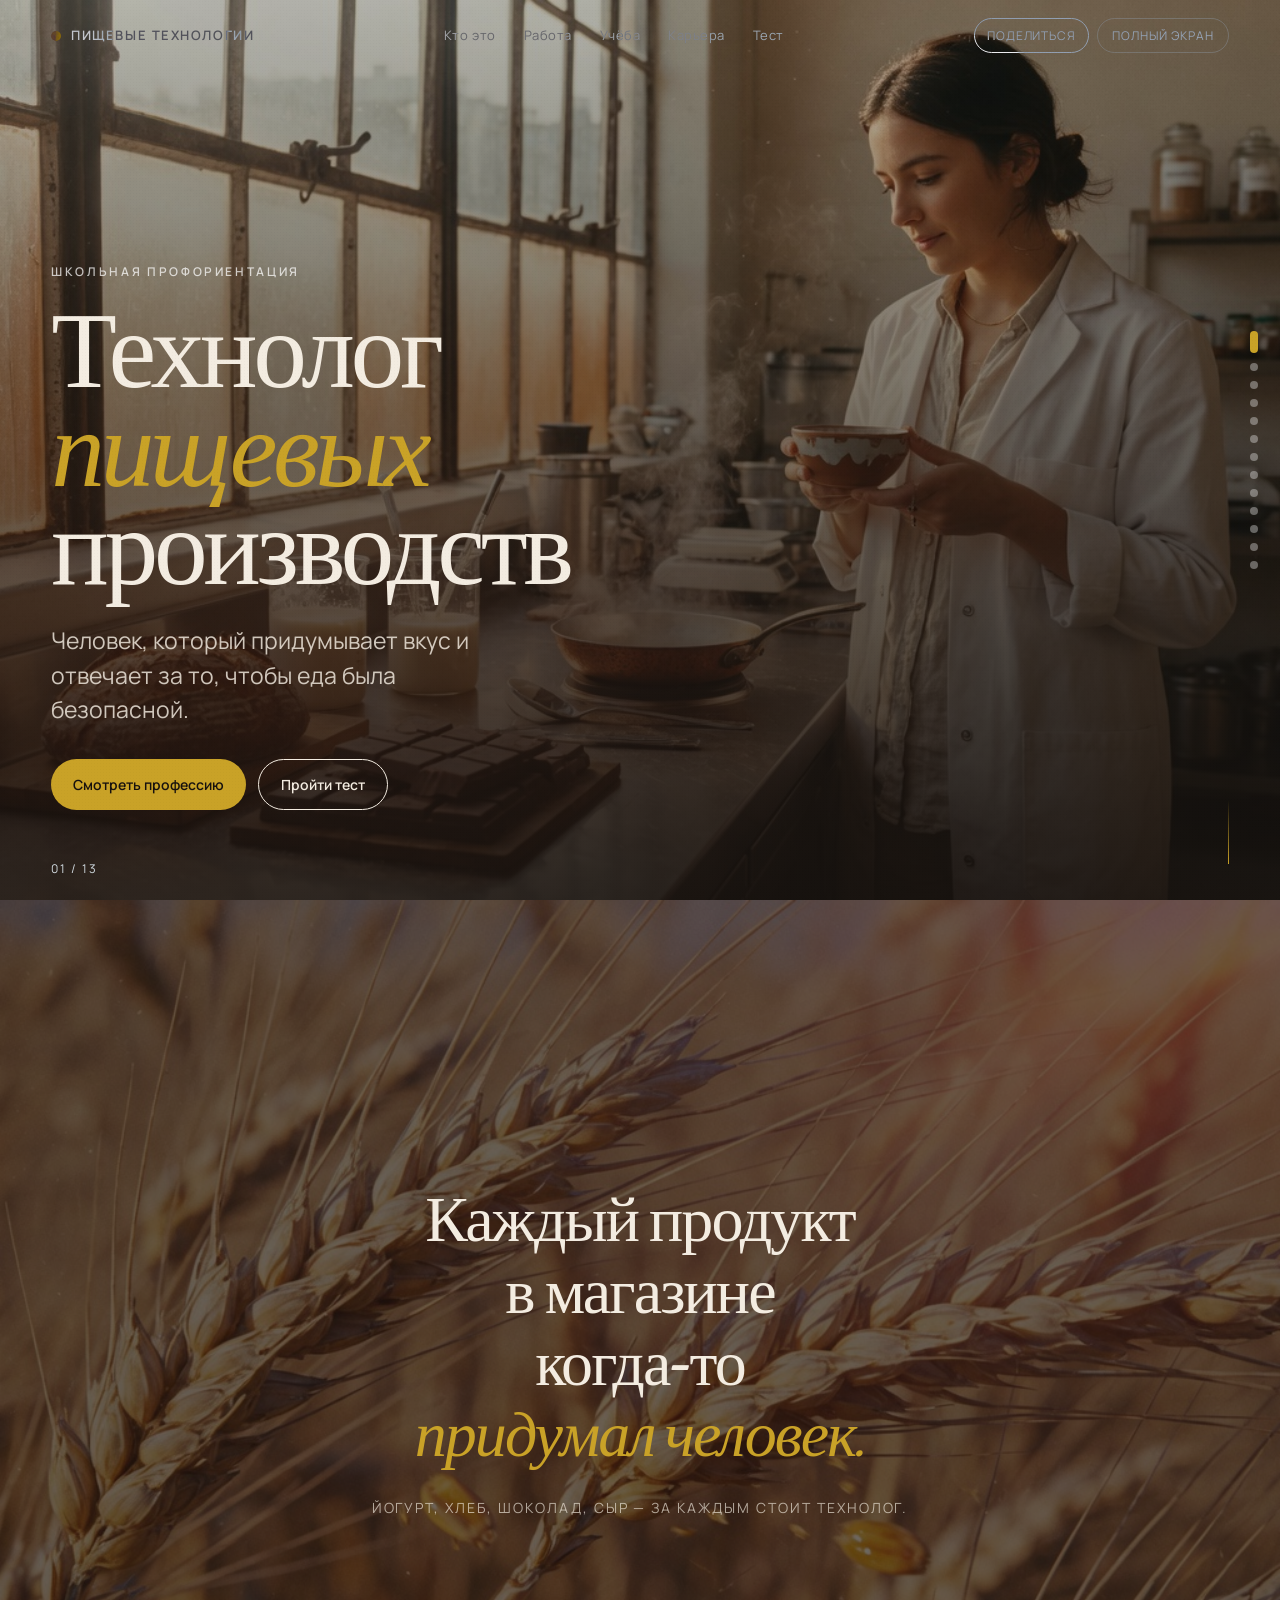
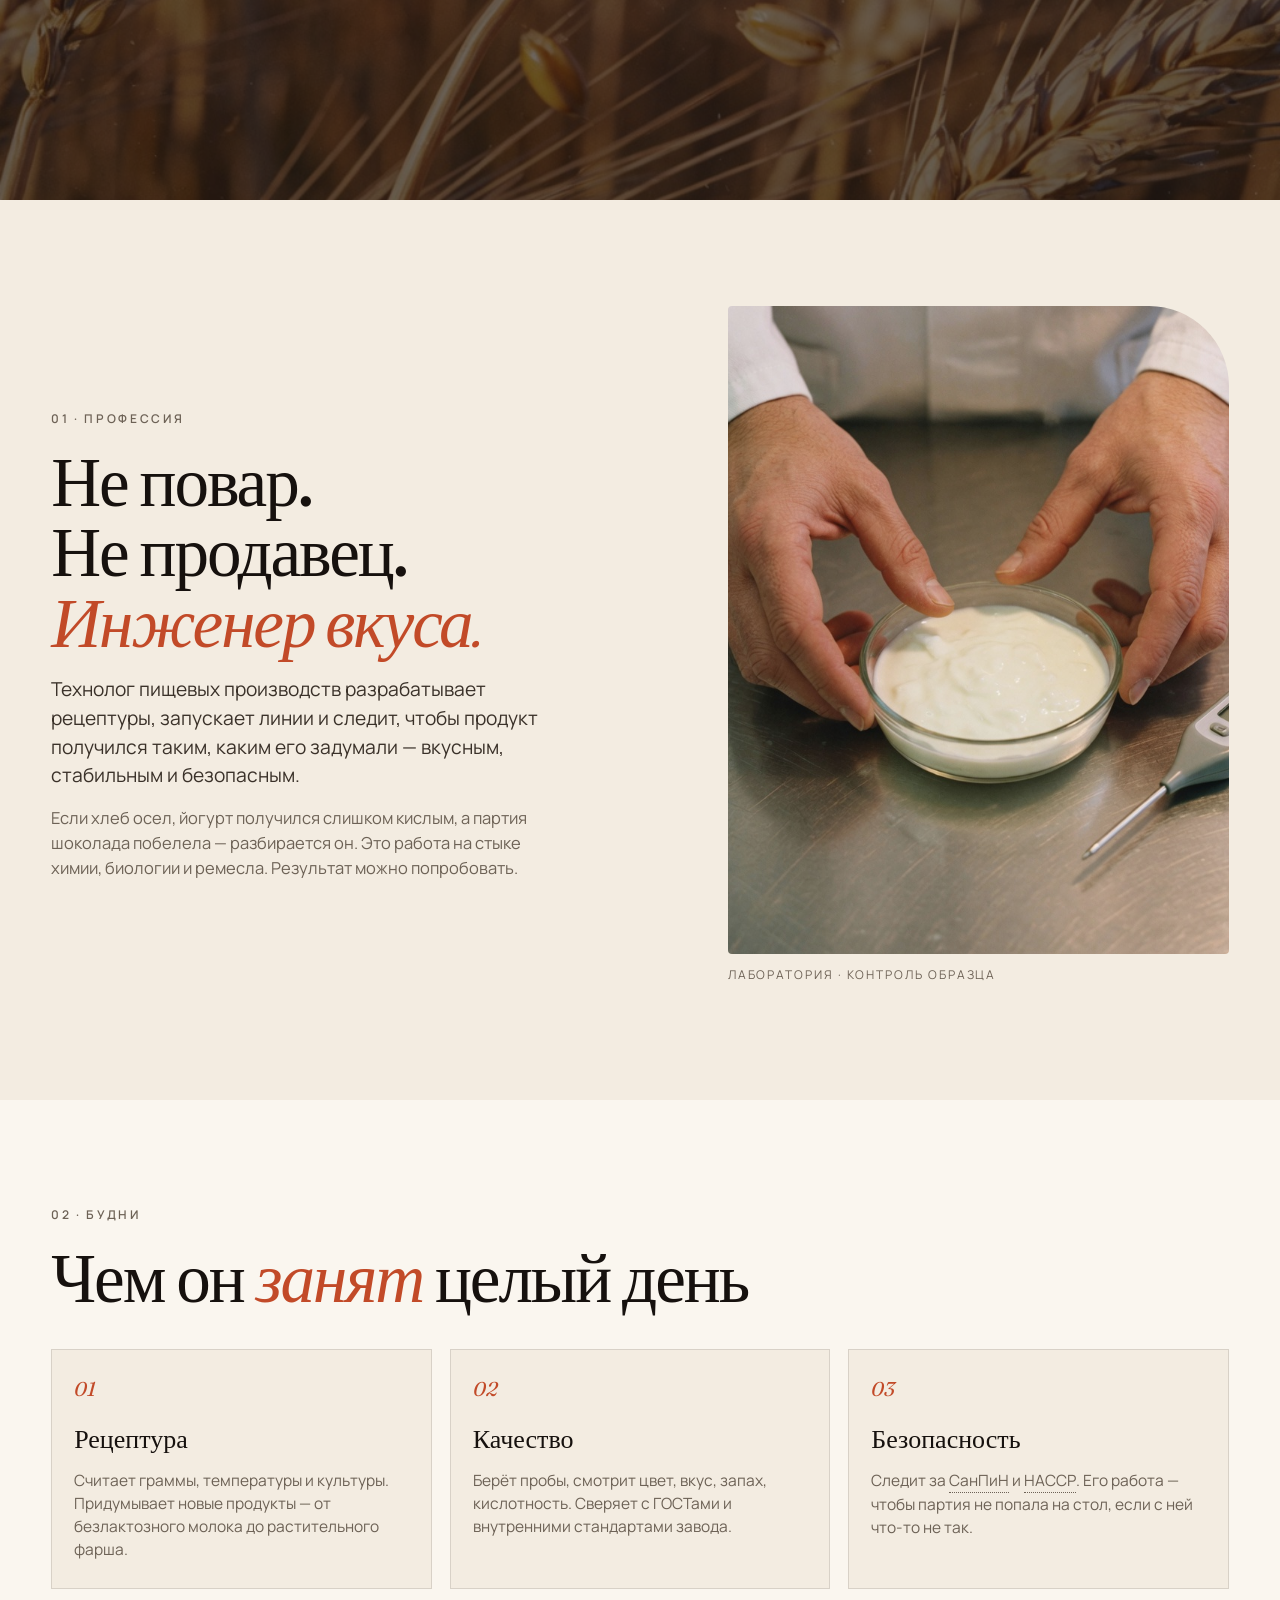
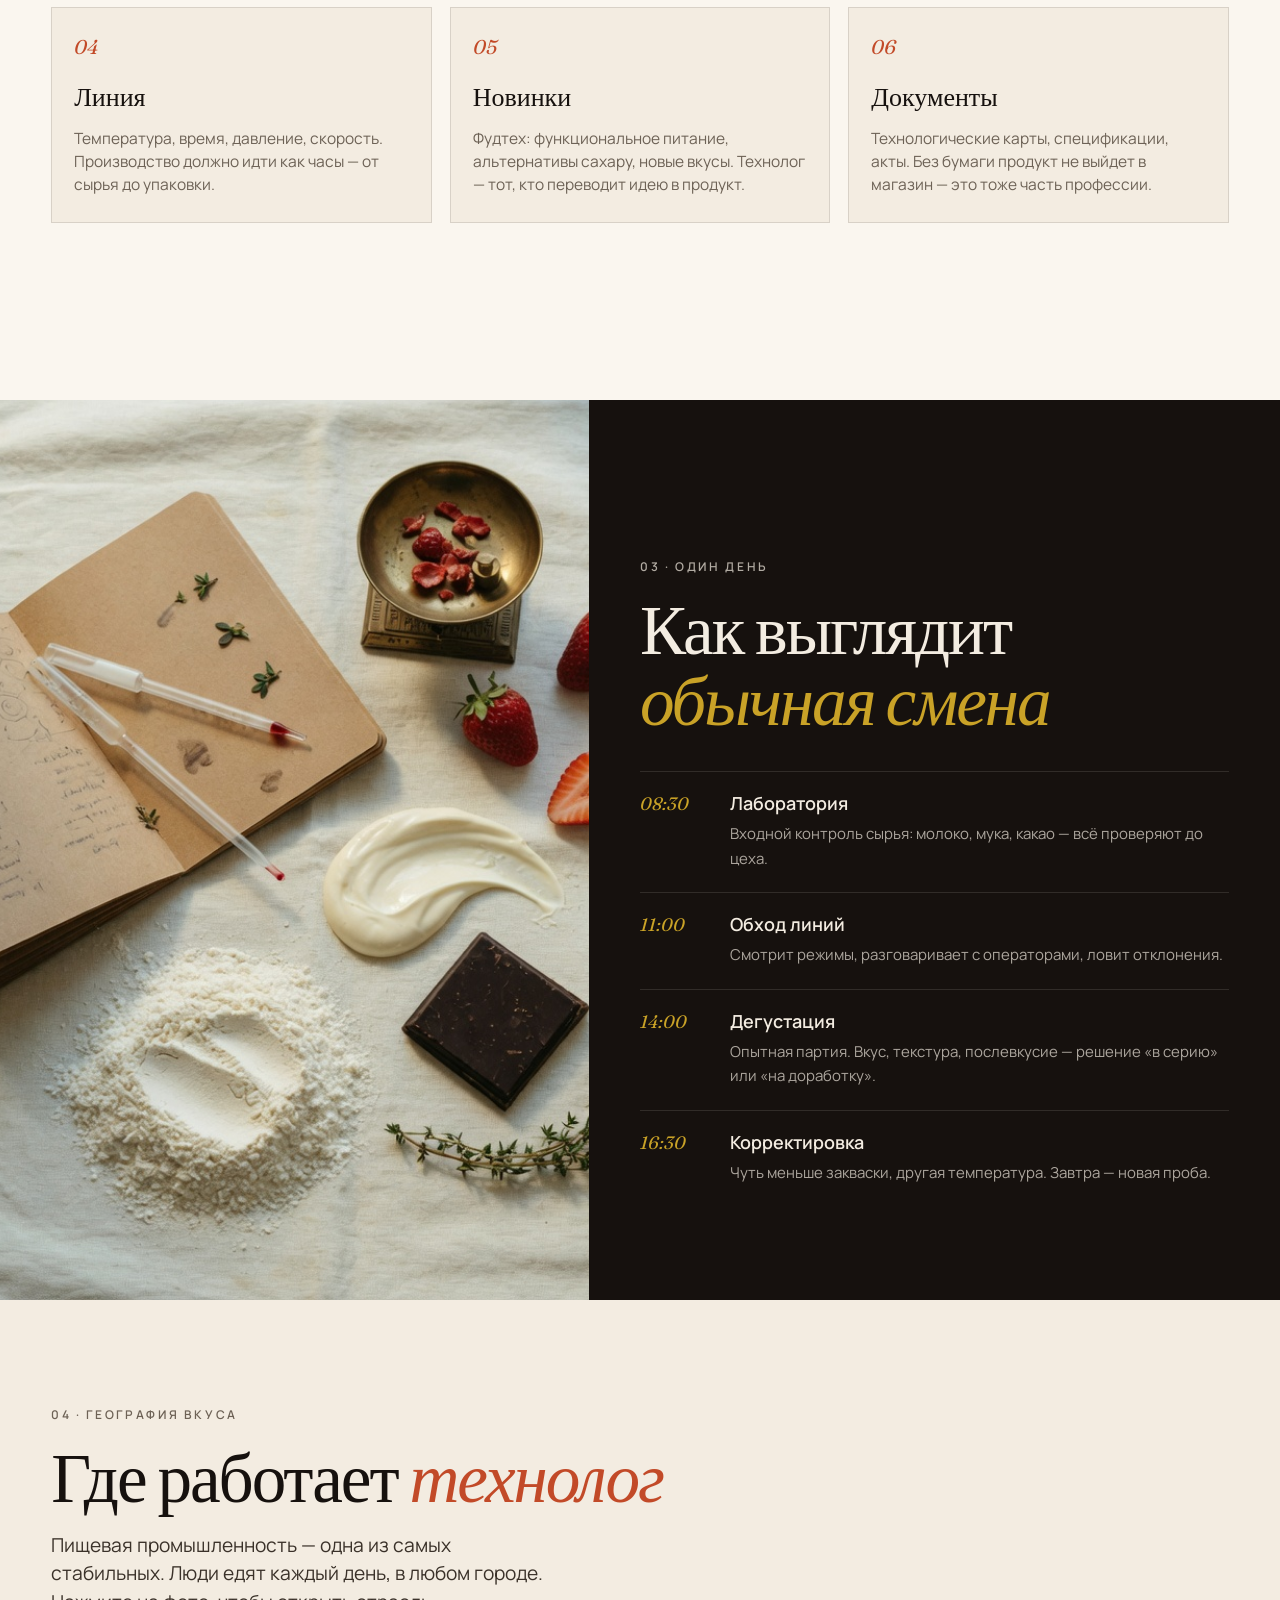
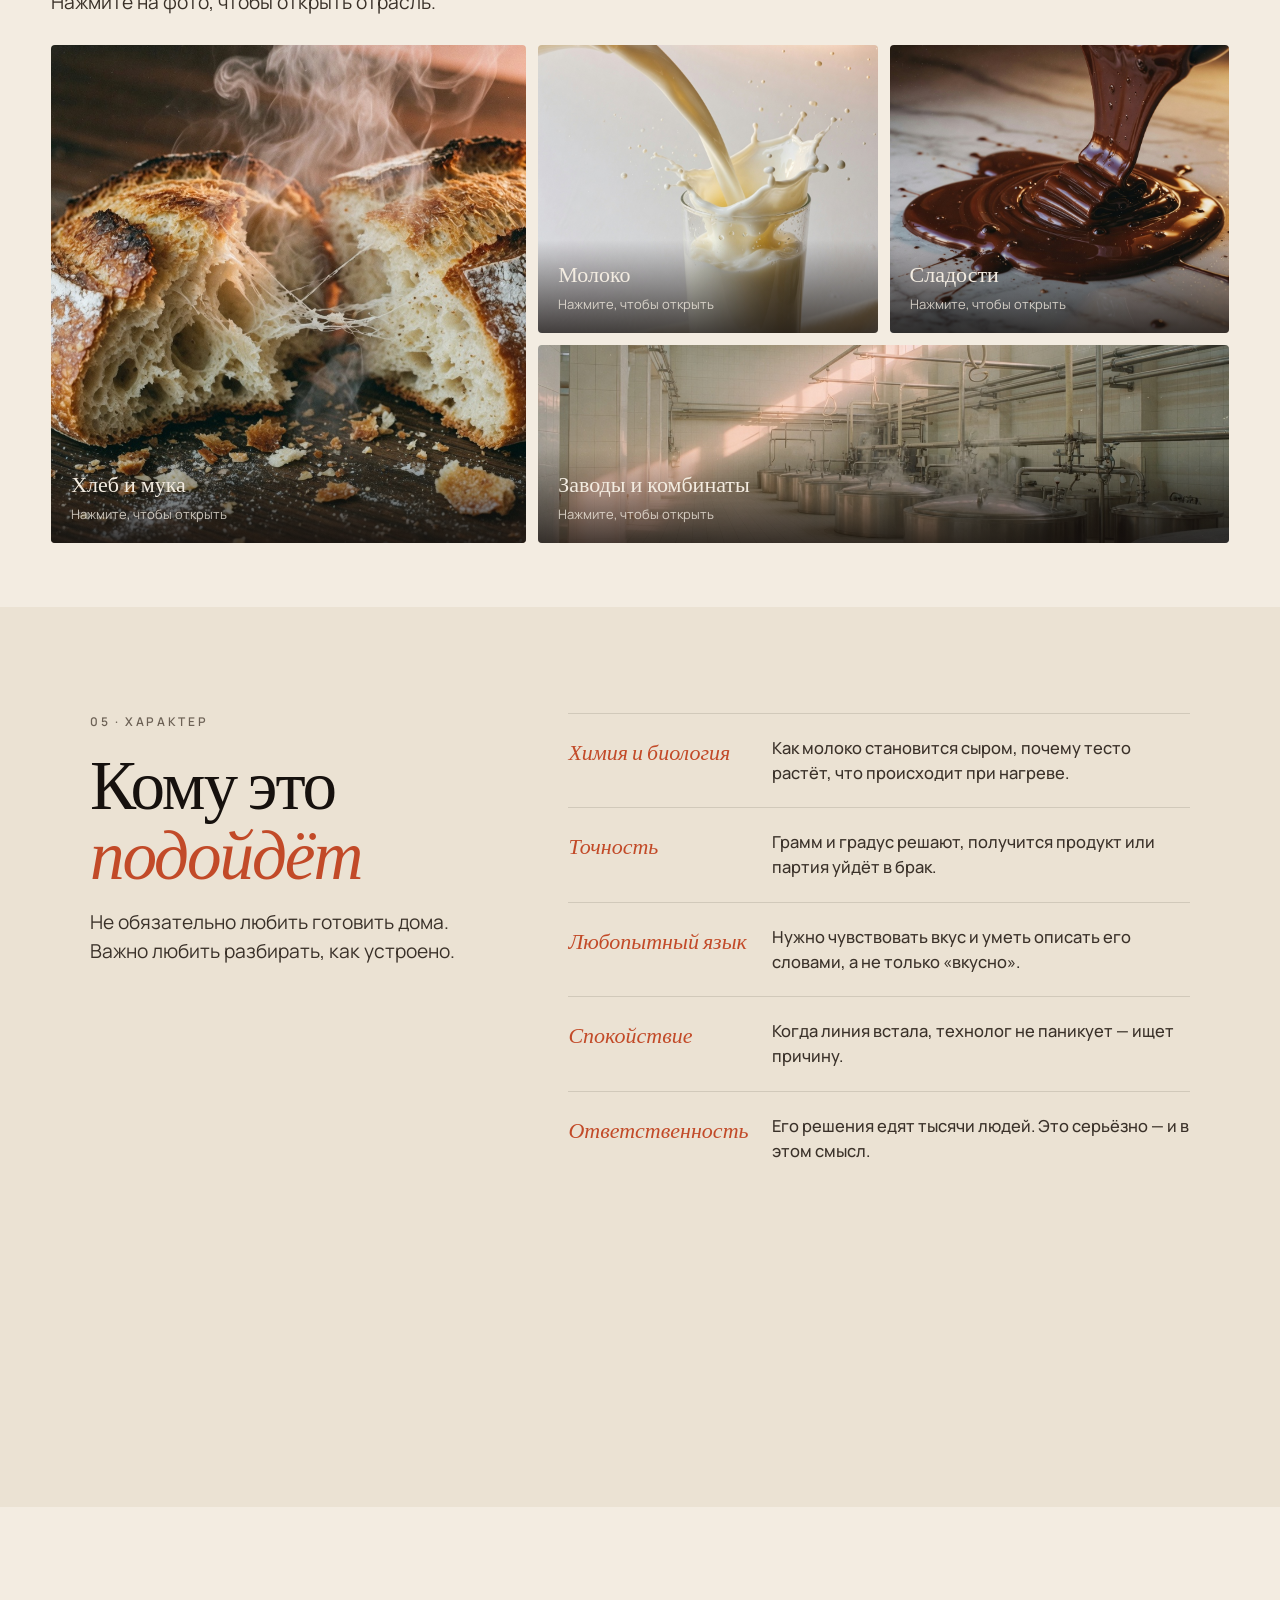
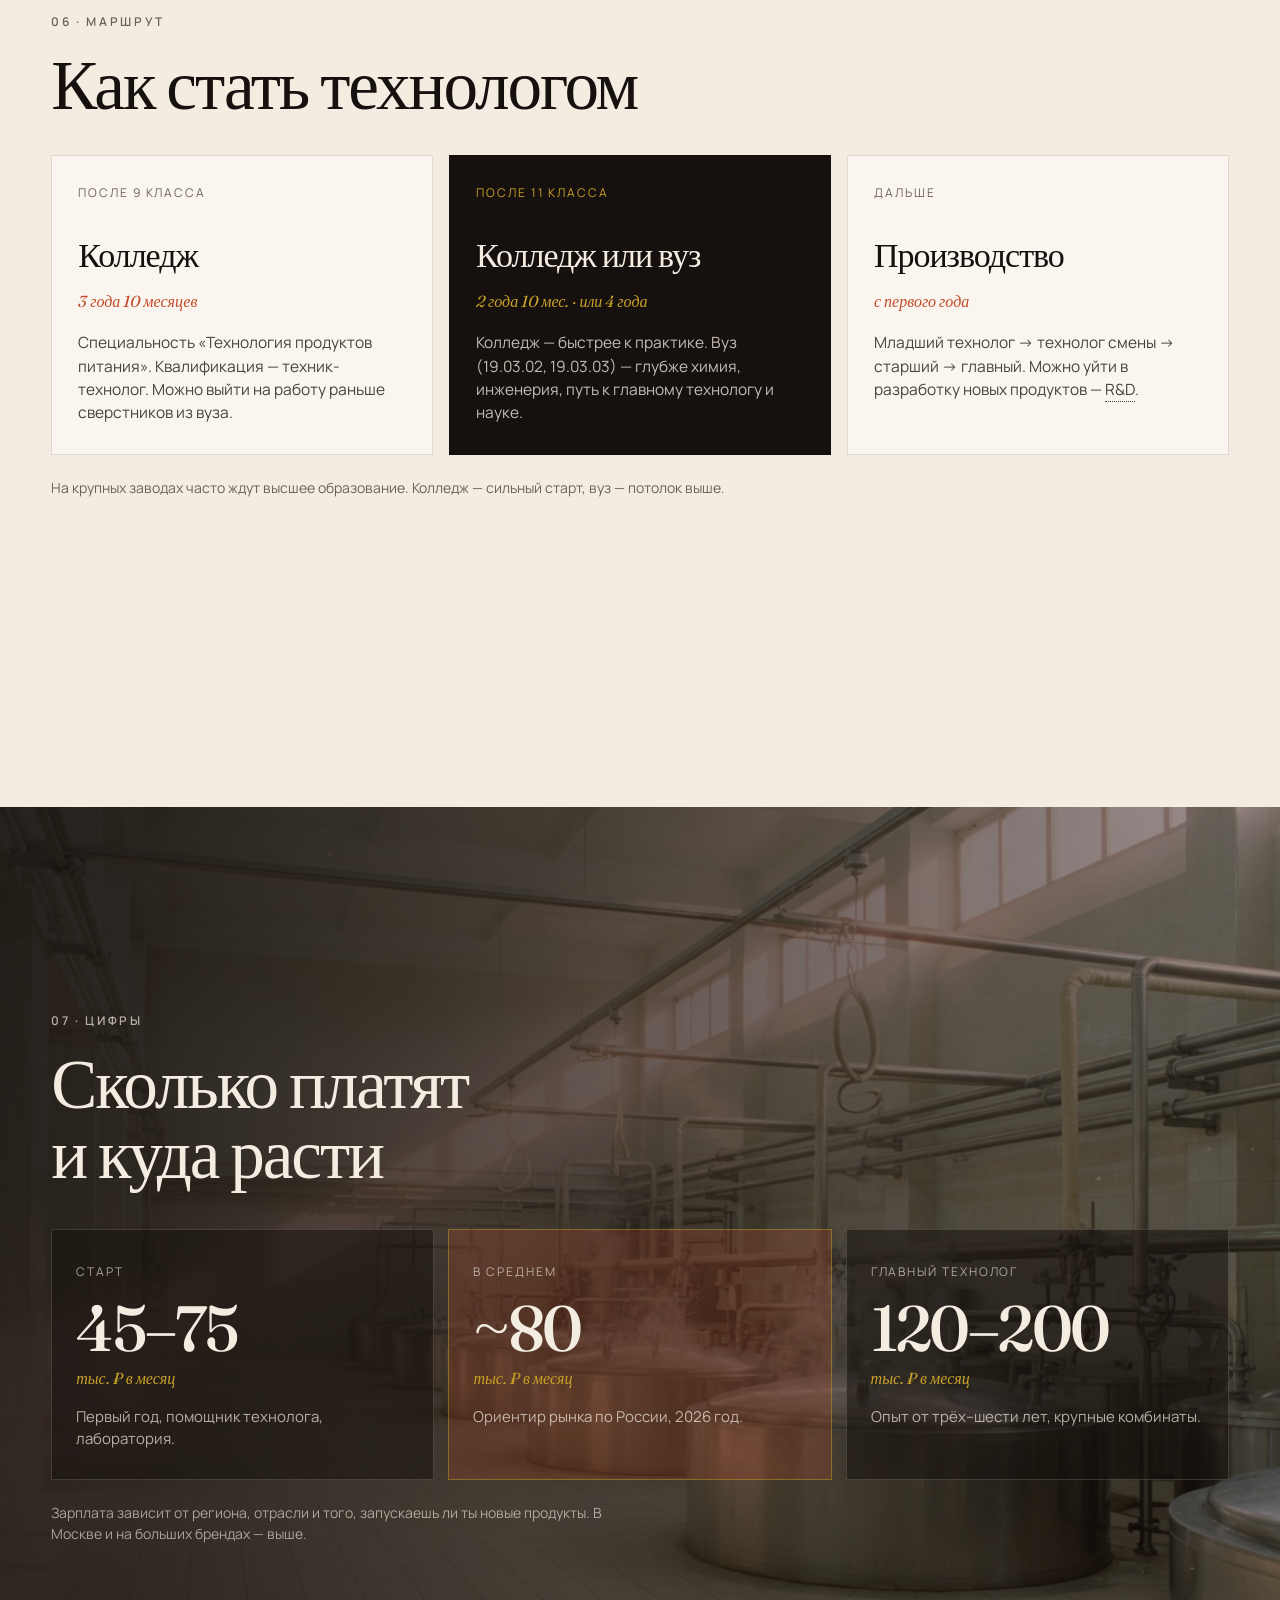
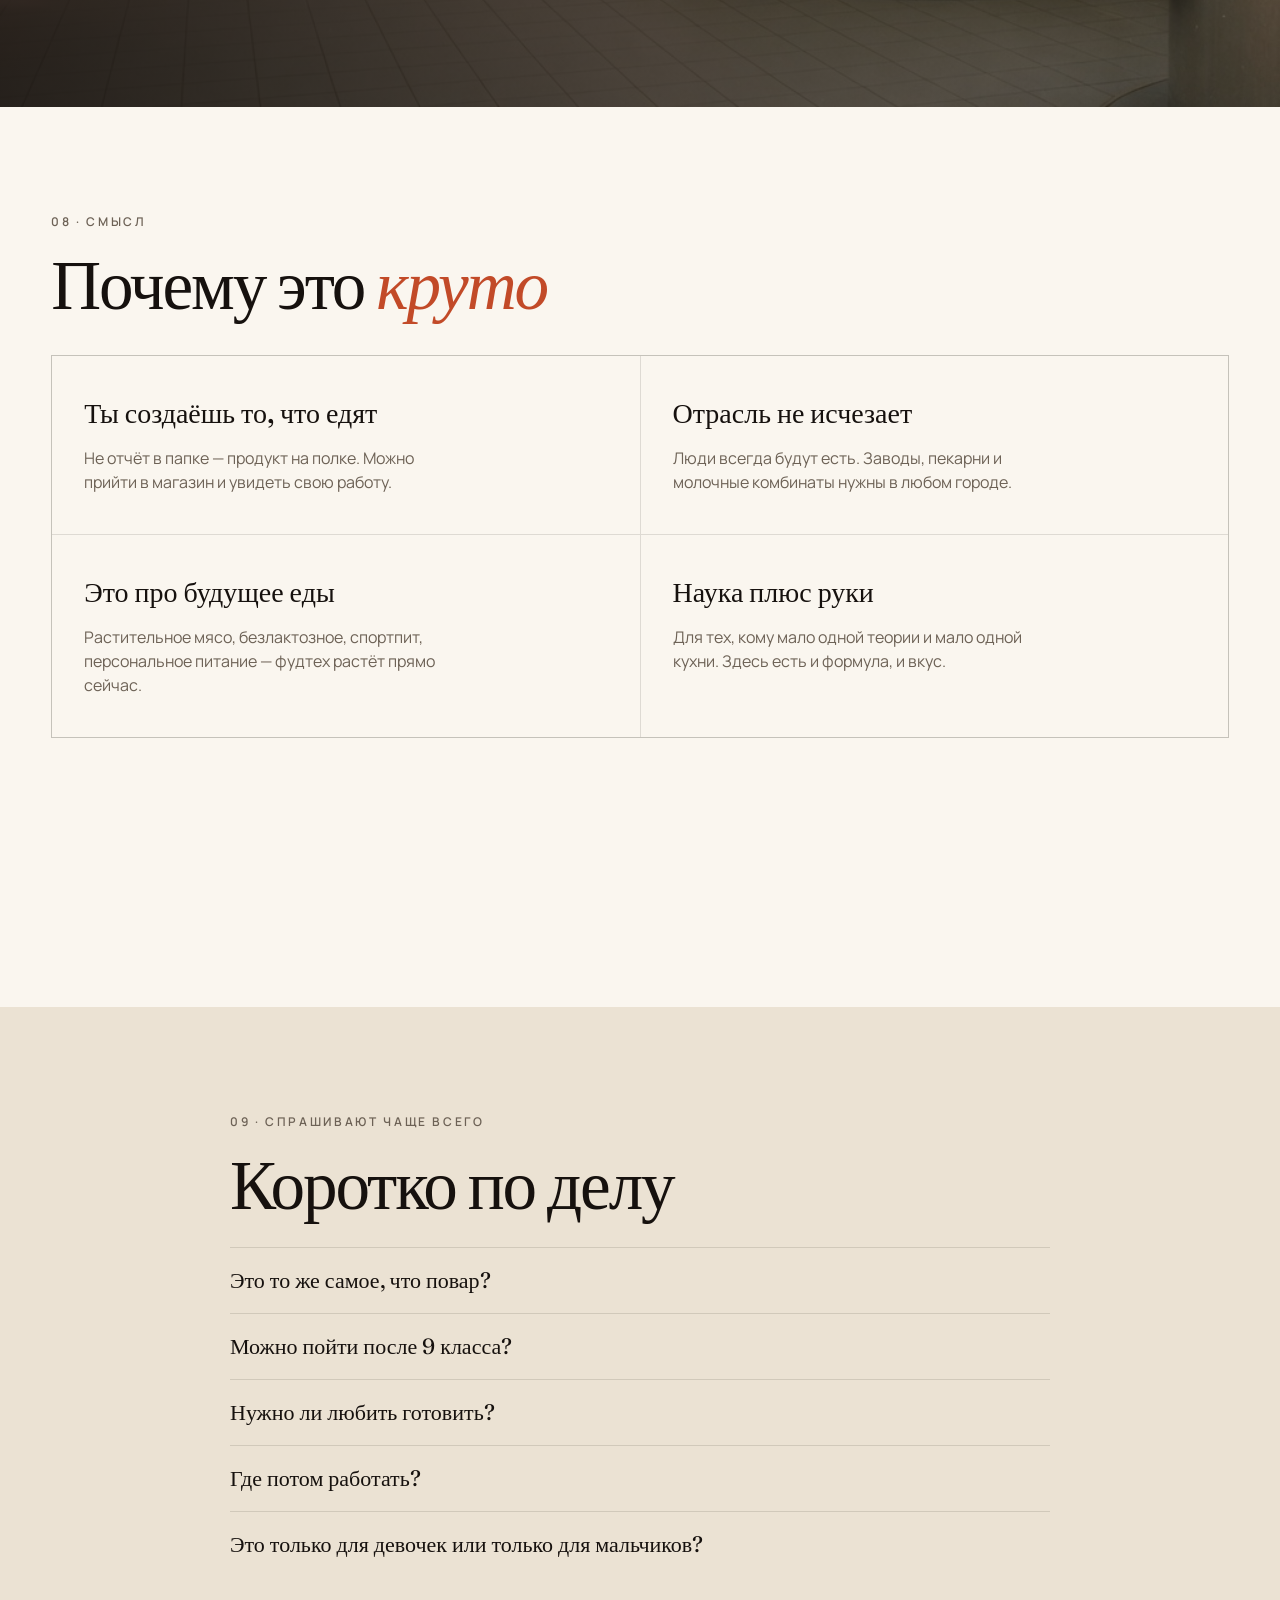
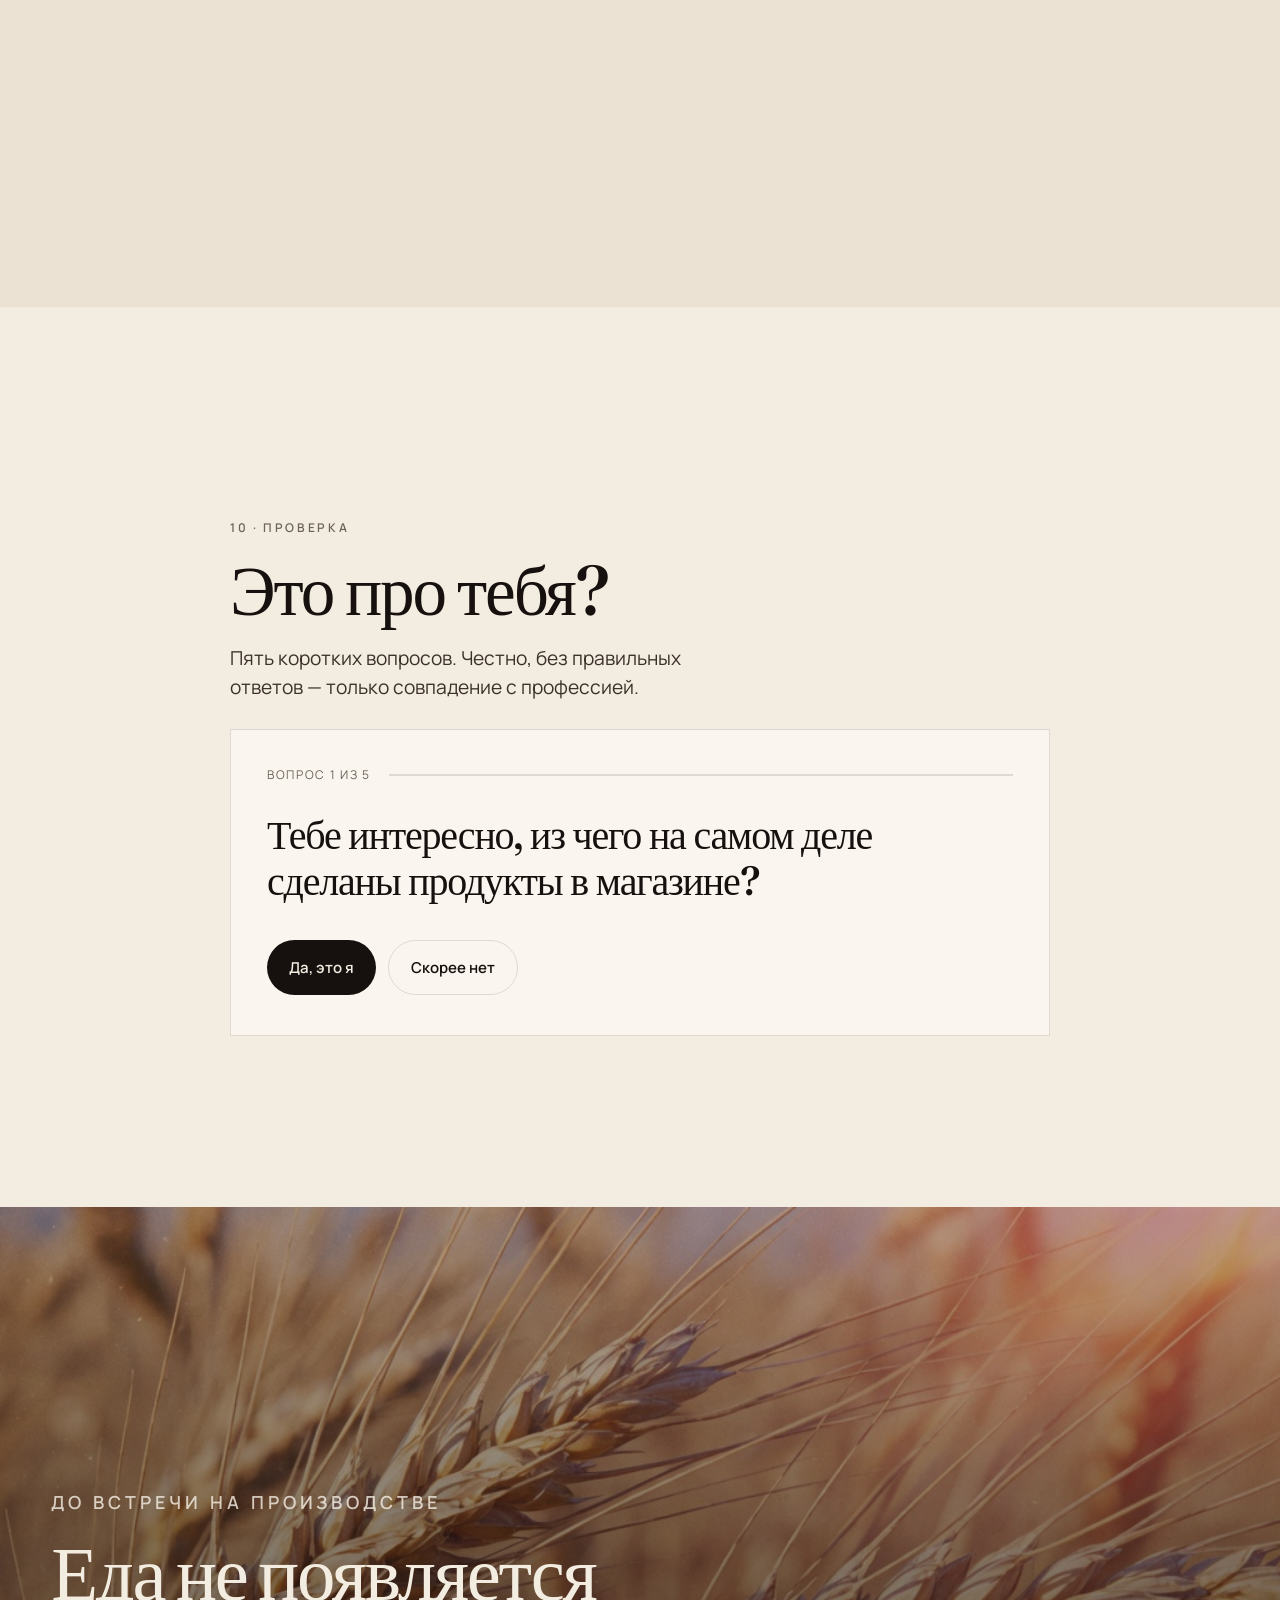
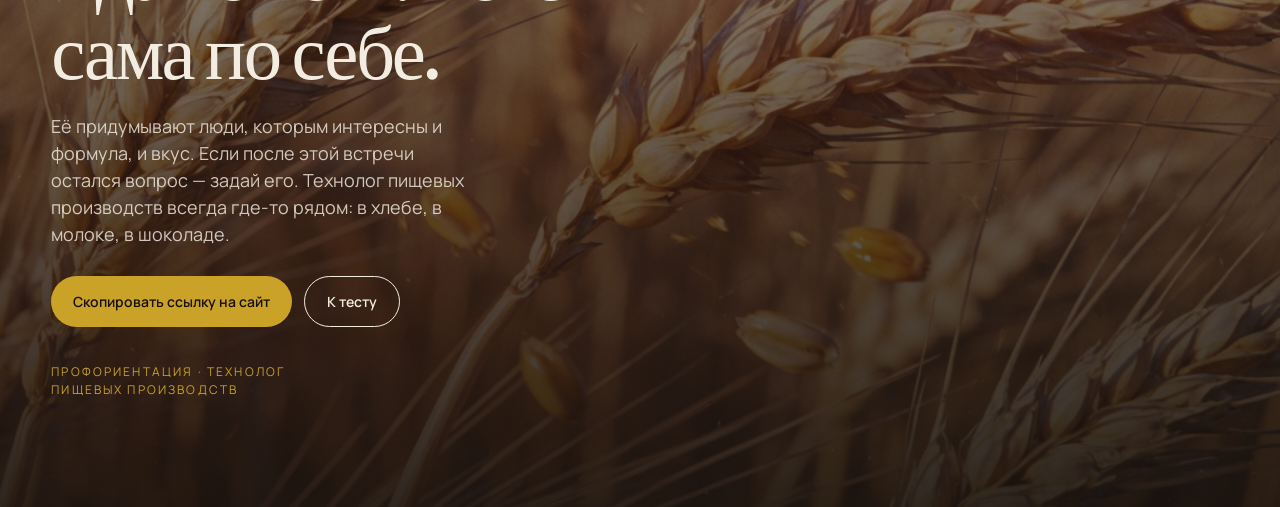
==== commit 61caa92a: "Исправить белый экран на телефоне" ====
--- a/index.html
+++ b/index.html
@@ -2,7 +2,21 @@
 <html lang="ru">
 <head>
   <meta charset="UTF-8" />
-  <meta name="viewport" content="width=device-width, initial-scale=1" />
+  <meta name="viewport" content="width=device-width, initial-scale=1, viewport-fit=cover" />
+  <script>
+    (function () {
+      if (/\/tehnolog(\/|$)/.test(location.pathname)) {
+        var base = document.createElement("base");
+        base.href = "/tehnolog/";
+        document.head.appendChild(base);
+      }
+    })();
+  </script>
+  <style>
+    html, body { margin: 0; background: #16110e; color: #f3ece1; }
+    .preloader { position: fixed; inset: 0; z-index: 100; background: #16110e; }
+    .preloader.is-gone { display: none !important; visibility: hidden !important; }
+  </style>
   <title>Технолог пищевых производств — профессия, которая создаёт вкус</title>
   <meta name="description" content="Презентация для школьников: кто такой технолог пищевых производств, чем занимается, где учиться и сколько зарабатывает." />
   <meta property="og:title" content="Технолог пищевых производств" />
@@ -14,7 +28,7 @@
   <link rel="preconnect" href="https://fonts.googleapis.com" />
   <link rel="preconnect" href="https://fonts.gstatic.com" crossorigin />
   <link href="https://fonts.googleapis.com/css2?family=Fraunces:ital,opsz,wght@0,9..144,300;0,9..144,500;0,9..144,600;1,9..144,300;1,9..144,500&family=Manrope:wght@400;500;600;700&display=swap" rel="stylesheet" />
-  <link rel="stylesheet" href="css/style.css?v=10" />
+  <link rel="stylesheet" href="css/style.css?v=11" />
 </head>
 <body>
   <div class="grain" aria-hidden="true"></div>
@@ -430,6 +444,19 @@
   <div class="tip" id="tip" hidden></div>
   <div class="toast" id="toast" hidden></div>
 
-  <script src="js/app.js?v=7"></script>
+  <script src="js/app.js?v=11"></script>
+  <script>
+    (function () {
+      function hideBoot() {
+        var p = document.getElementById("preloader");
+        var t = document.getElementById("topbar");
+        if (p) p.classList.add("is-gone");
+        if (t) t.classList.add("is-on");
+      }
+      document.addEventListener("DOMContentLoaded", function () { setTimeout(hideBoot, 300); });
+      window.addEventListener("load", hideBoot);
+      setTimeout(hideBoot, 1200);
+    })();
+  </script>
 </body>
 </html>
--- a/css/style.css
+++ b/css/style.css
@@ -26,8 +26,13 @@
 
 html {
   scroll-behavior: smooth;
-  scroll-snap-type: y mandatory;
   background: var(--ink);
+}
+
+@media (min-width: 981px) {
+  html {
+    scroll-snap-type: y mandatory;
+  }
 }
 
 html.reduce-motion {
@@ -39,7 +44,7 @@
   color: var(--ink);
   background: var(--cream);
   line-height: 1.5;
-  overflow-x: hidden;
+  overflow-x: clip;
   text-rendering: optimizeLegibility;
   -webkit-font-smoothing: antialiased;
 }
@@ -59,9 +64,15 @@
   position: fixed;
   inset: 0;
   z-index: 80;
-  opacity: 0.07;
-  mix-blend-mode: multiply;
-  background-image: url("data:image/svg+xml;utf8,<svg xmlns='http://www.w3.org/2000/svg' width='180' height='180'><filter id='n'><feTurbulence type='fractalNoise' baseFrequency='0.85' numOctaves='2' stitchTiles='stitch'/></filter><rect width='100%' height='100%' filter='url(%23n)' opacity='0.55'/></svg>");
+  opacity: 0.04;
+  background-image: radial-gradient(rgba(22, 17, 14, 0.35) 0.5px, transparent 0.6px);
+  background-size: 3px 3px;
+}
+
+@media (max-width: 980px), (hover: none) {
+  .grain {
+    display: none;
+  }
 }
 
 /* Preloader */
@@ -263,6 +274,7 @@
 
 /* Slides */
 .slide {
+  min-height: 100vh;
   min-height: 100dvh;
   scroll-snap-align: start;
   scroll-snap-stop: always;
@@ -582,6 +594,7 @@
 }
 
 .day__media {
+  min-height: 100vh;
   min-height: 100dvh;
 }
 
@@ -842,8 +855,7 @@
 .pay-row article {
   border: 1px solid rgba(243, 236, 225, 0.16);
   padding: 28px 24px;
-  backdrop-filter: blur(8px);
-  background: rgba(22, 17, 14, 0.28);
+  background: rgba(22, 17, 14, 0.55);
 }
 
 .pay-row .is-main {
@@ -1536,6 +1548,7 @@
   .hero,
   .quote-slide,
   .finale {
+    min-height: 100vh;
     min-height: 100dvh;
   }
 
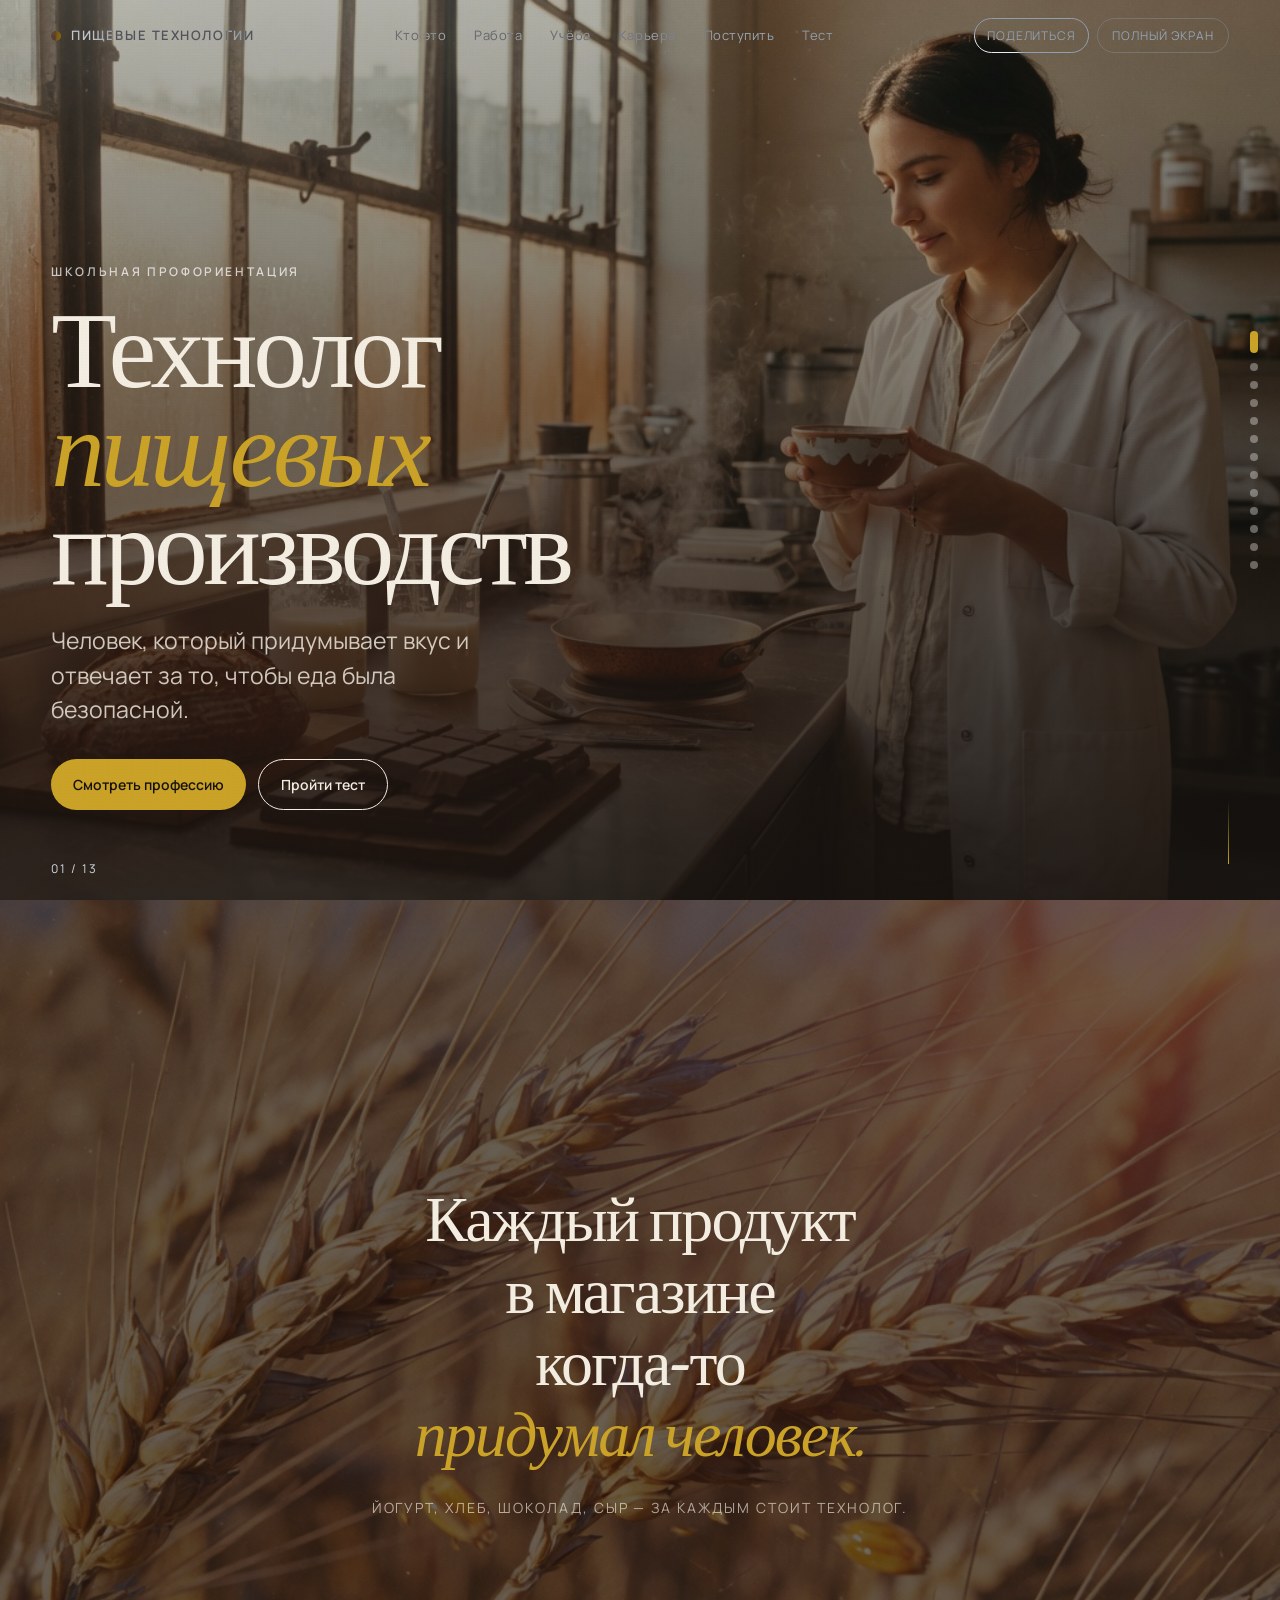
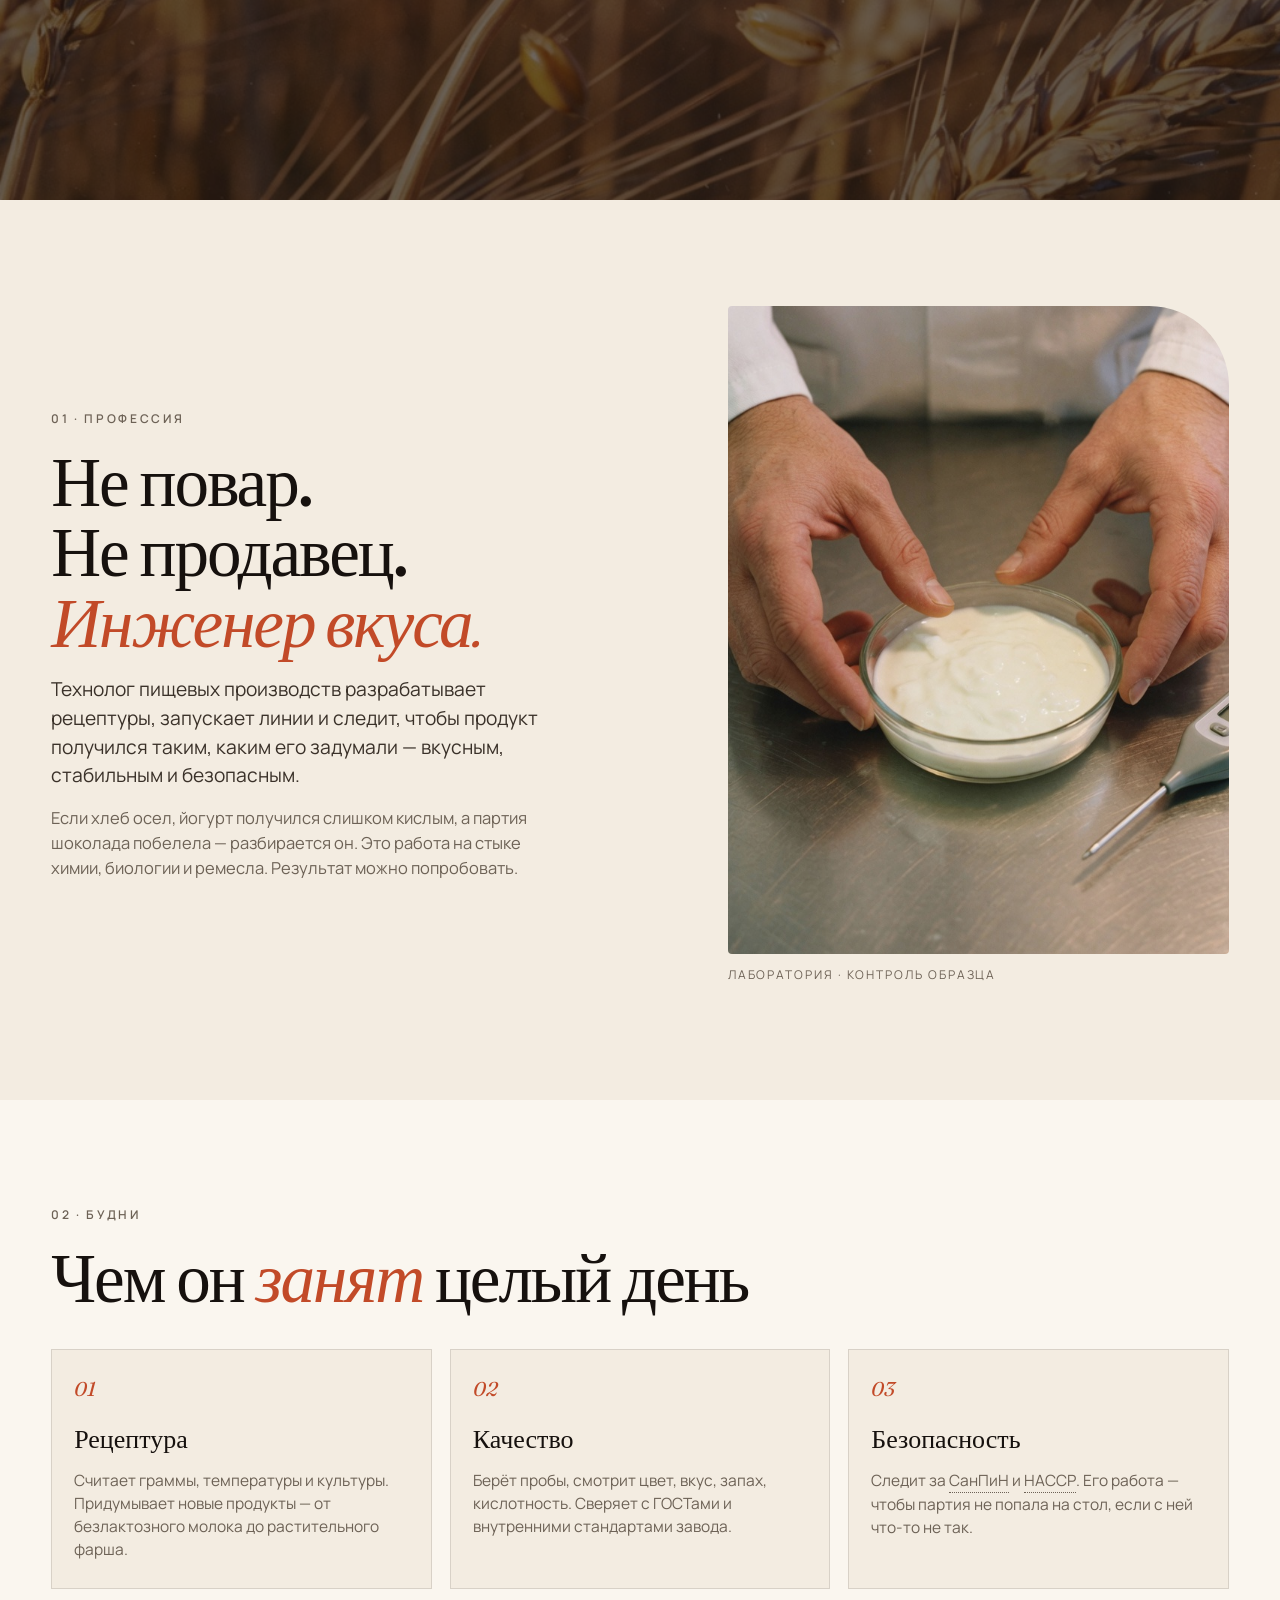
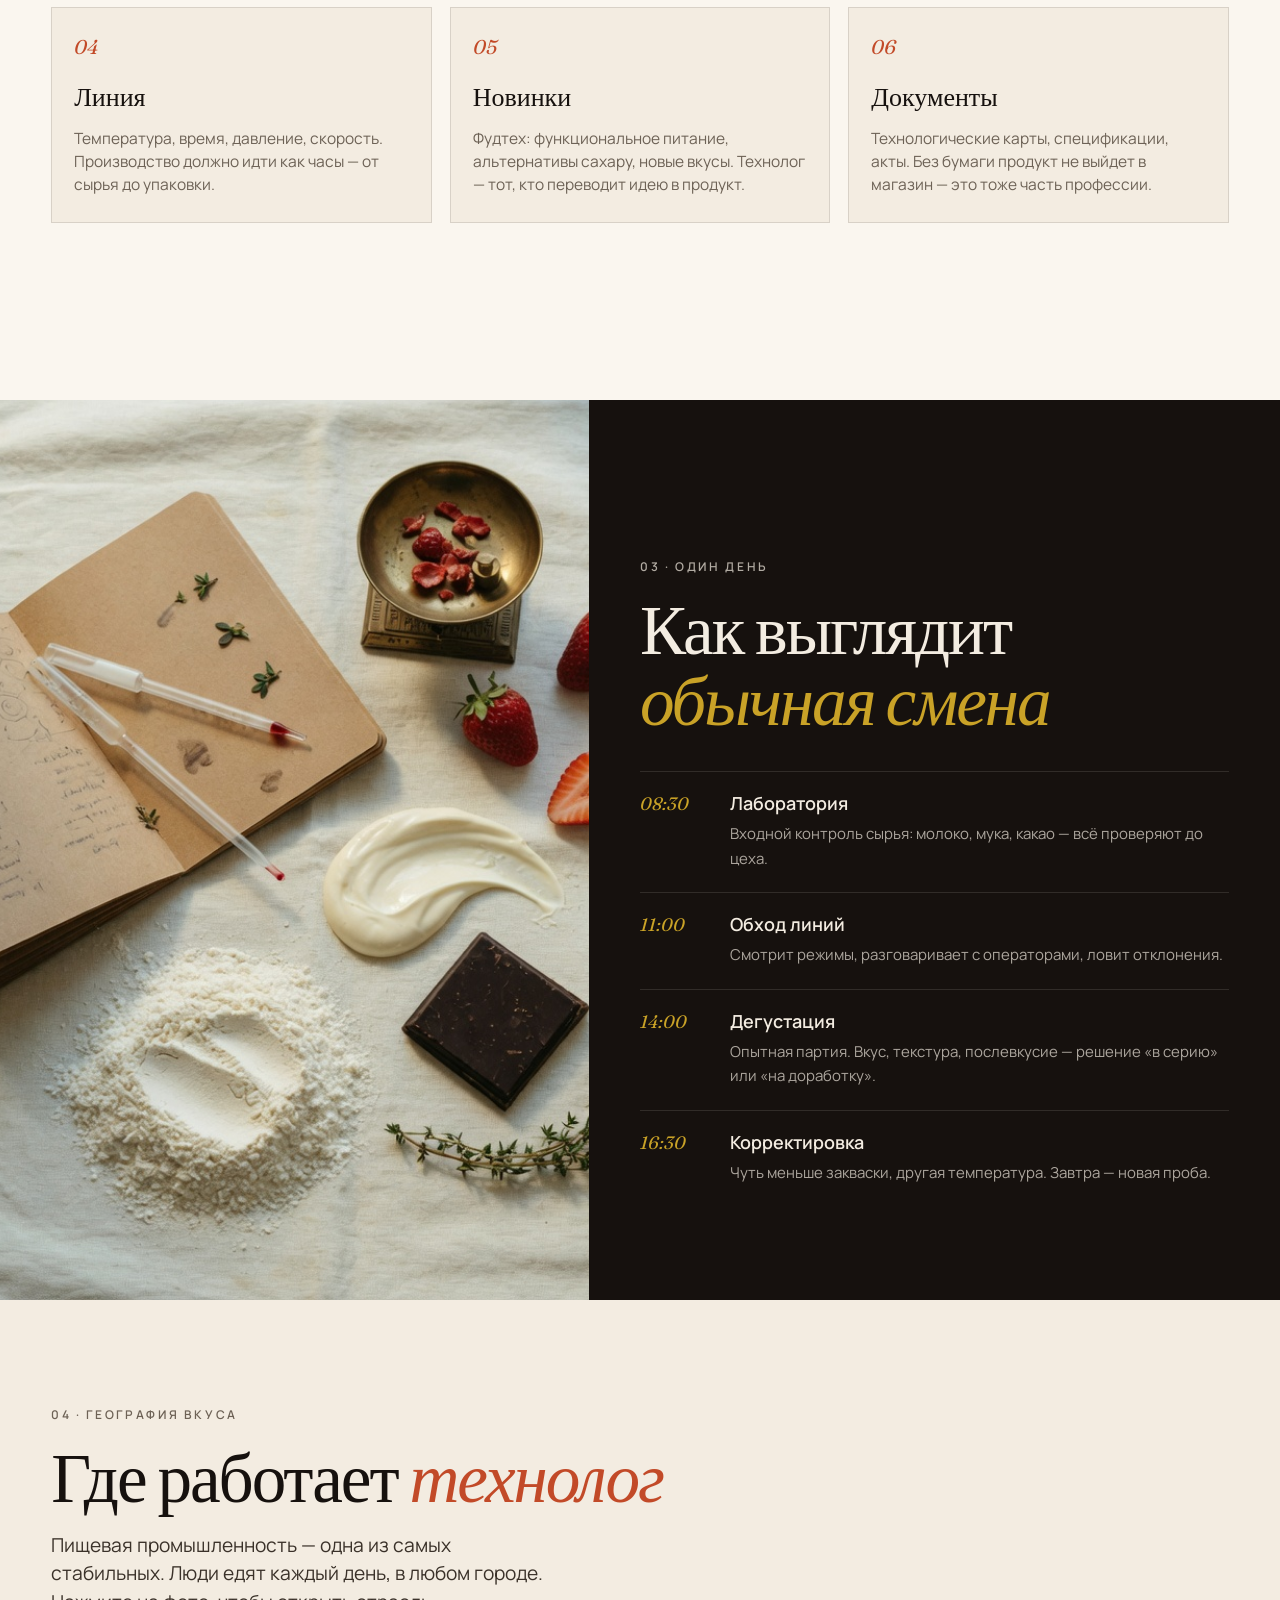
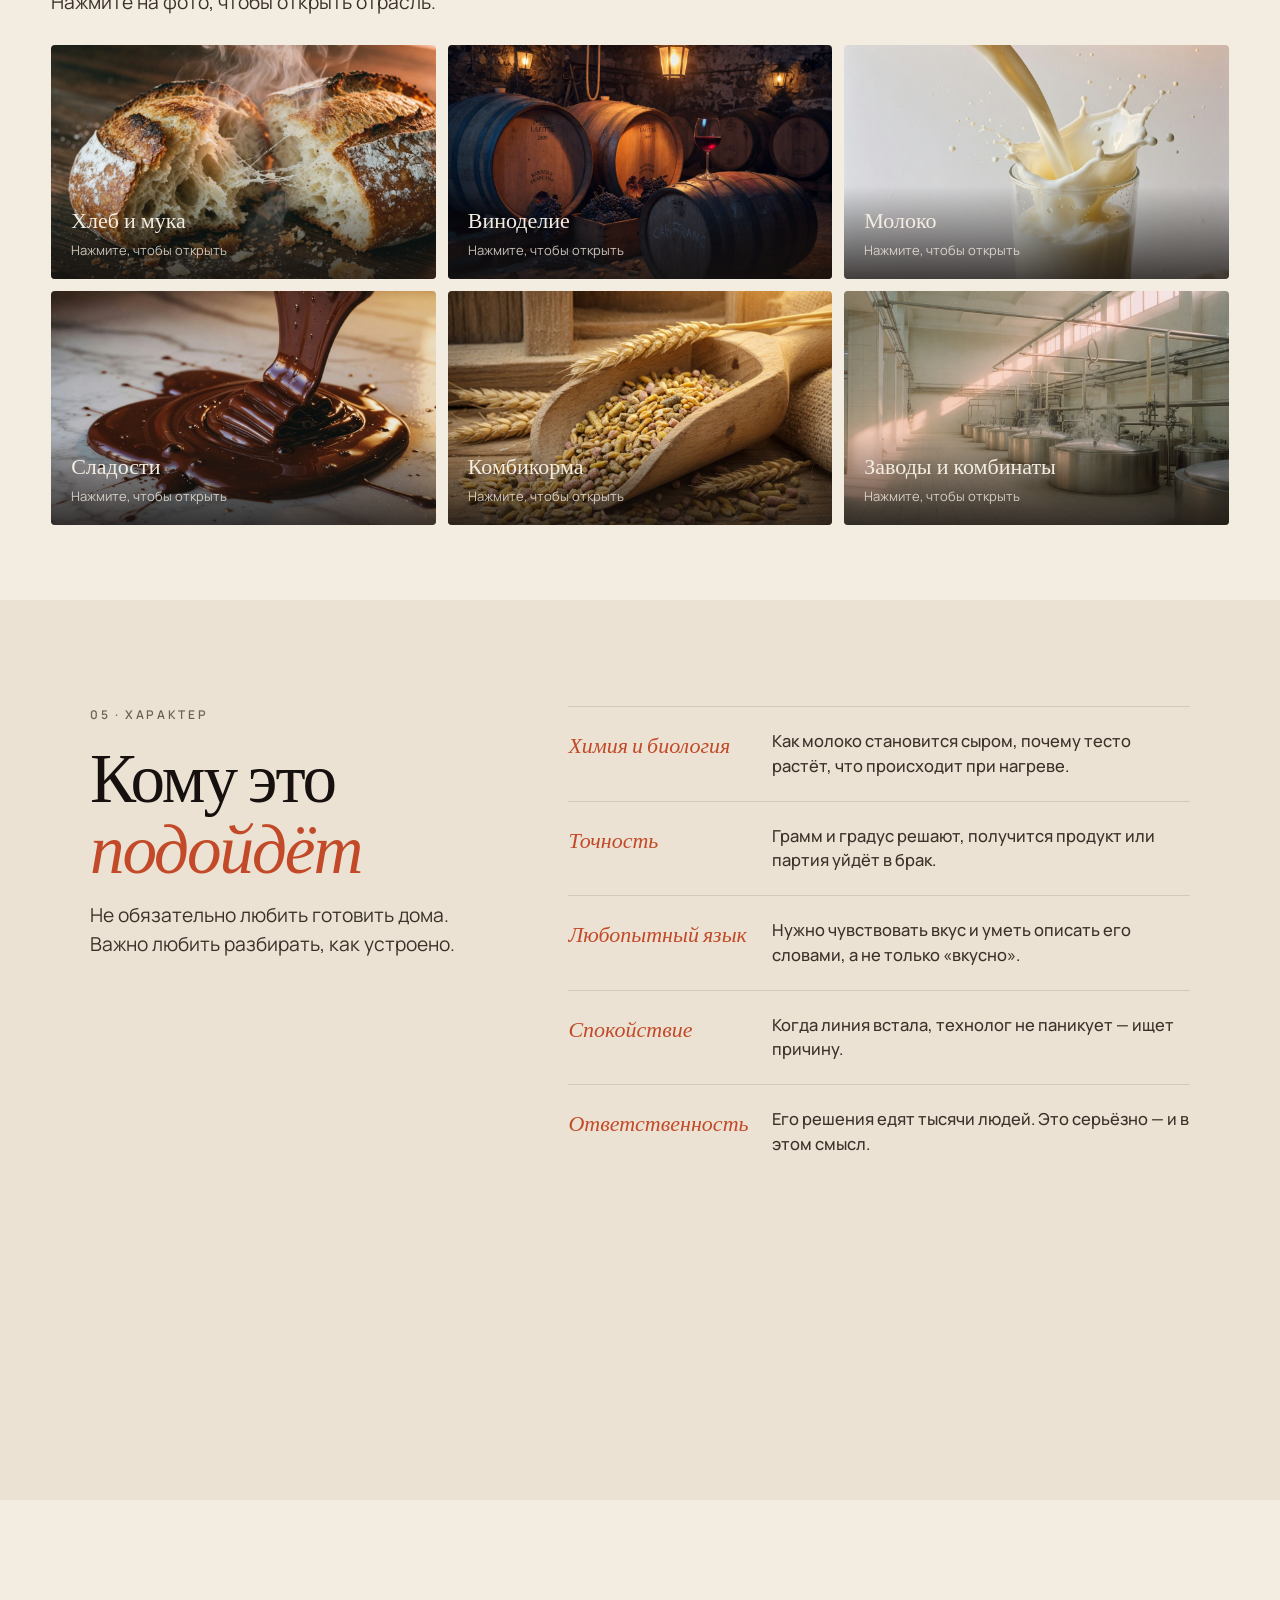
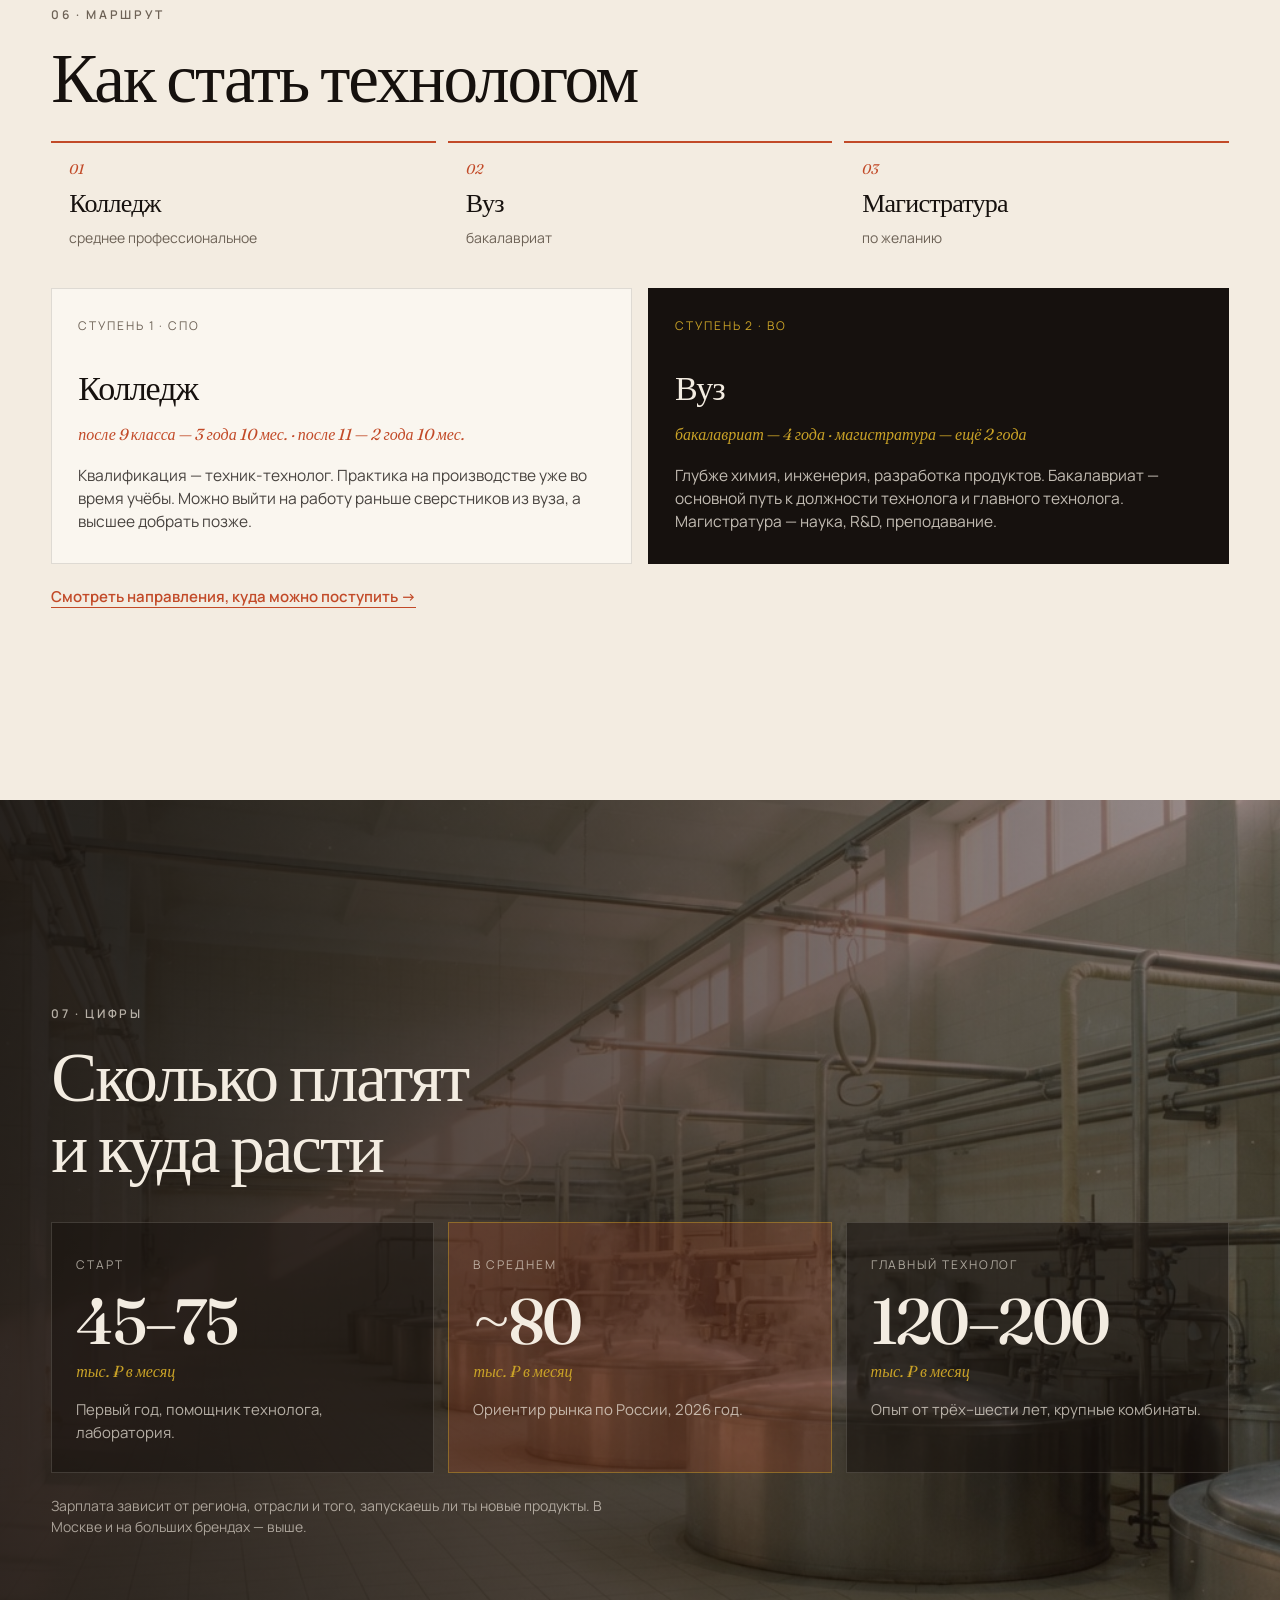
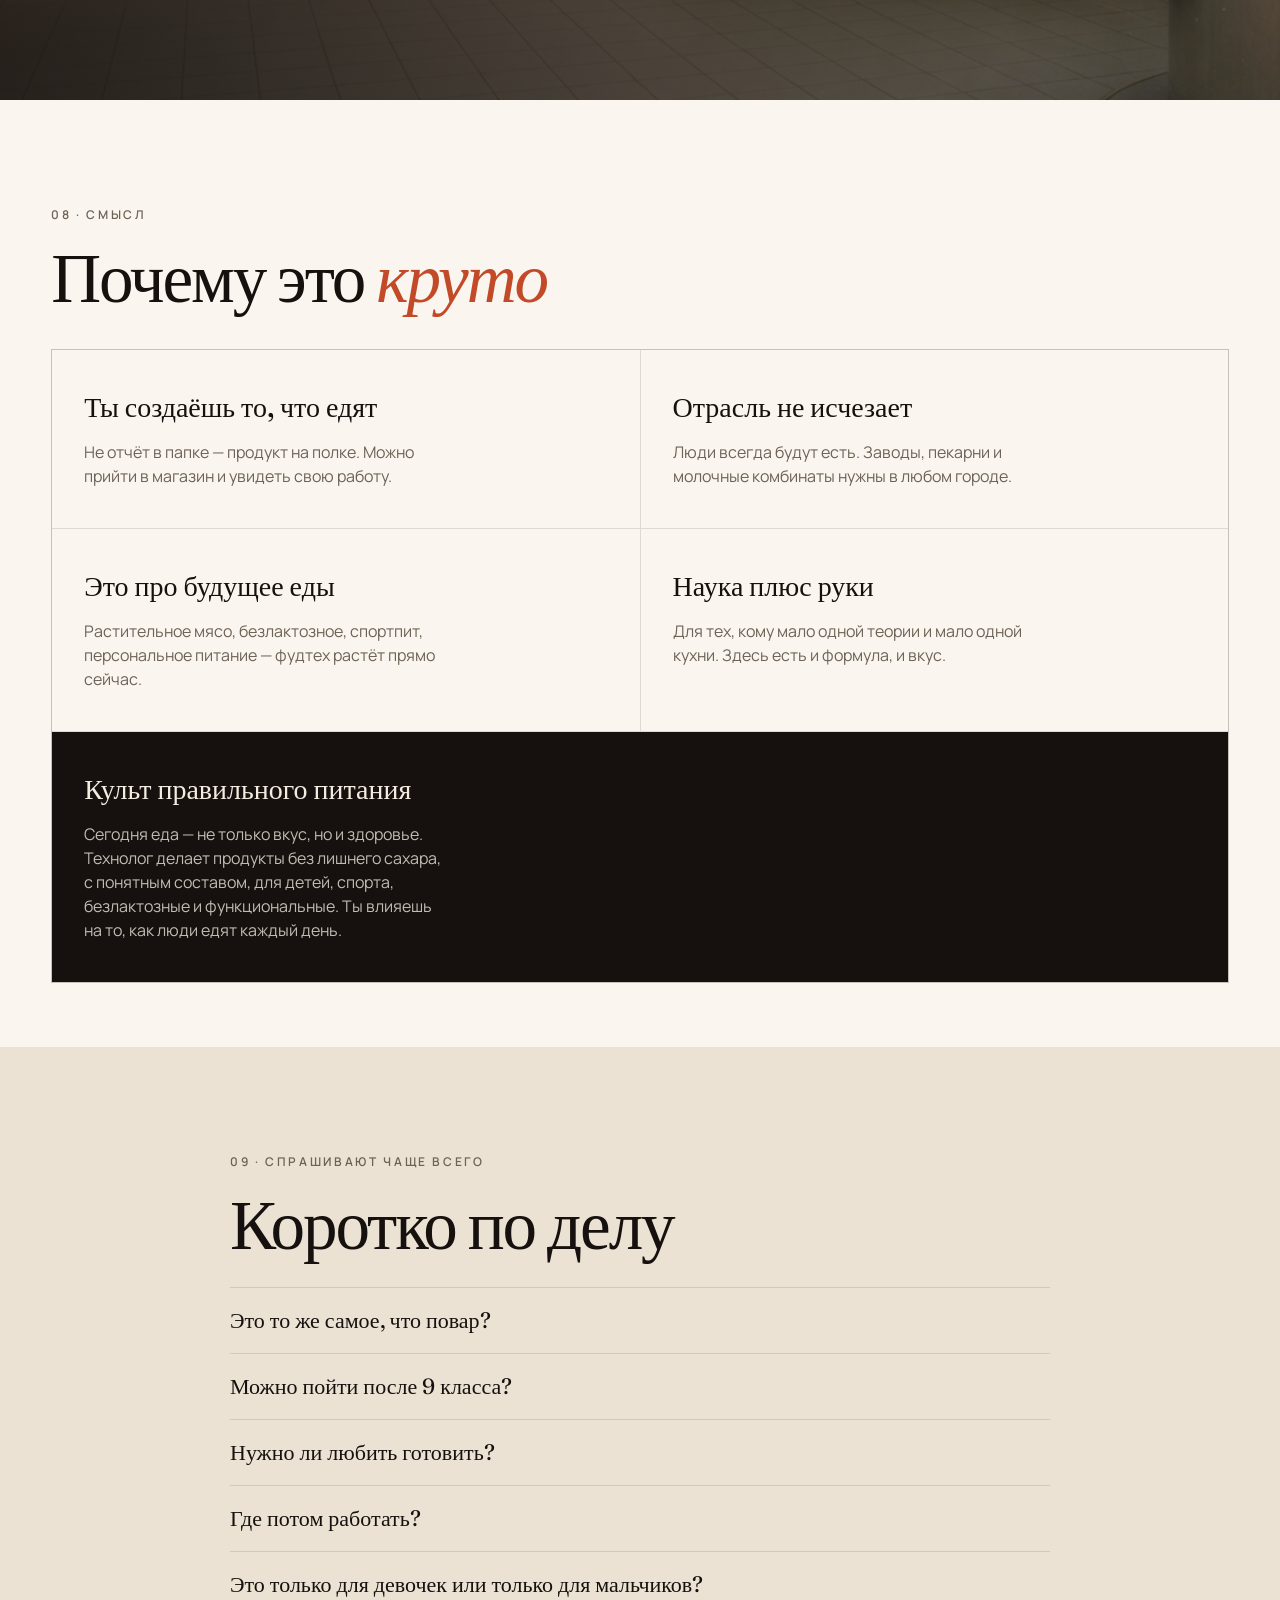
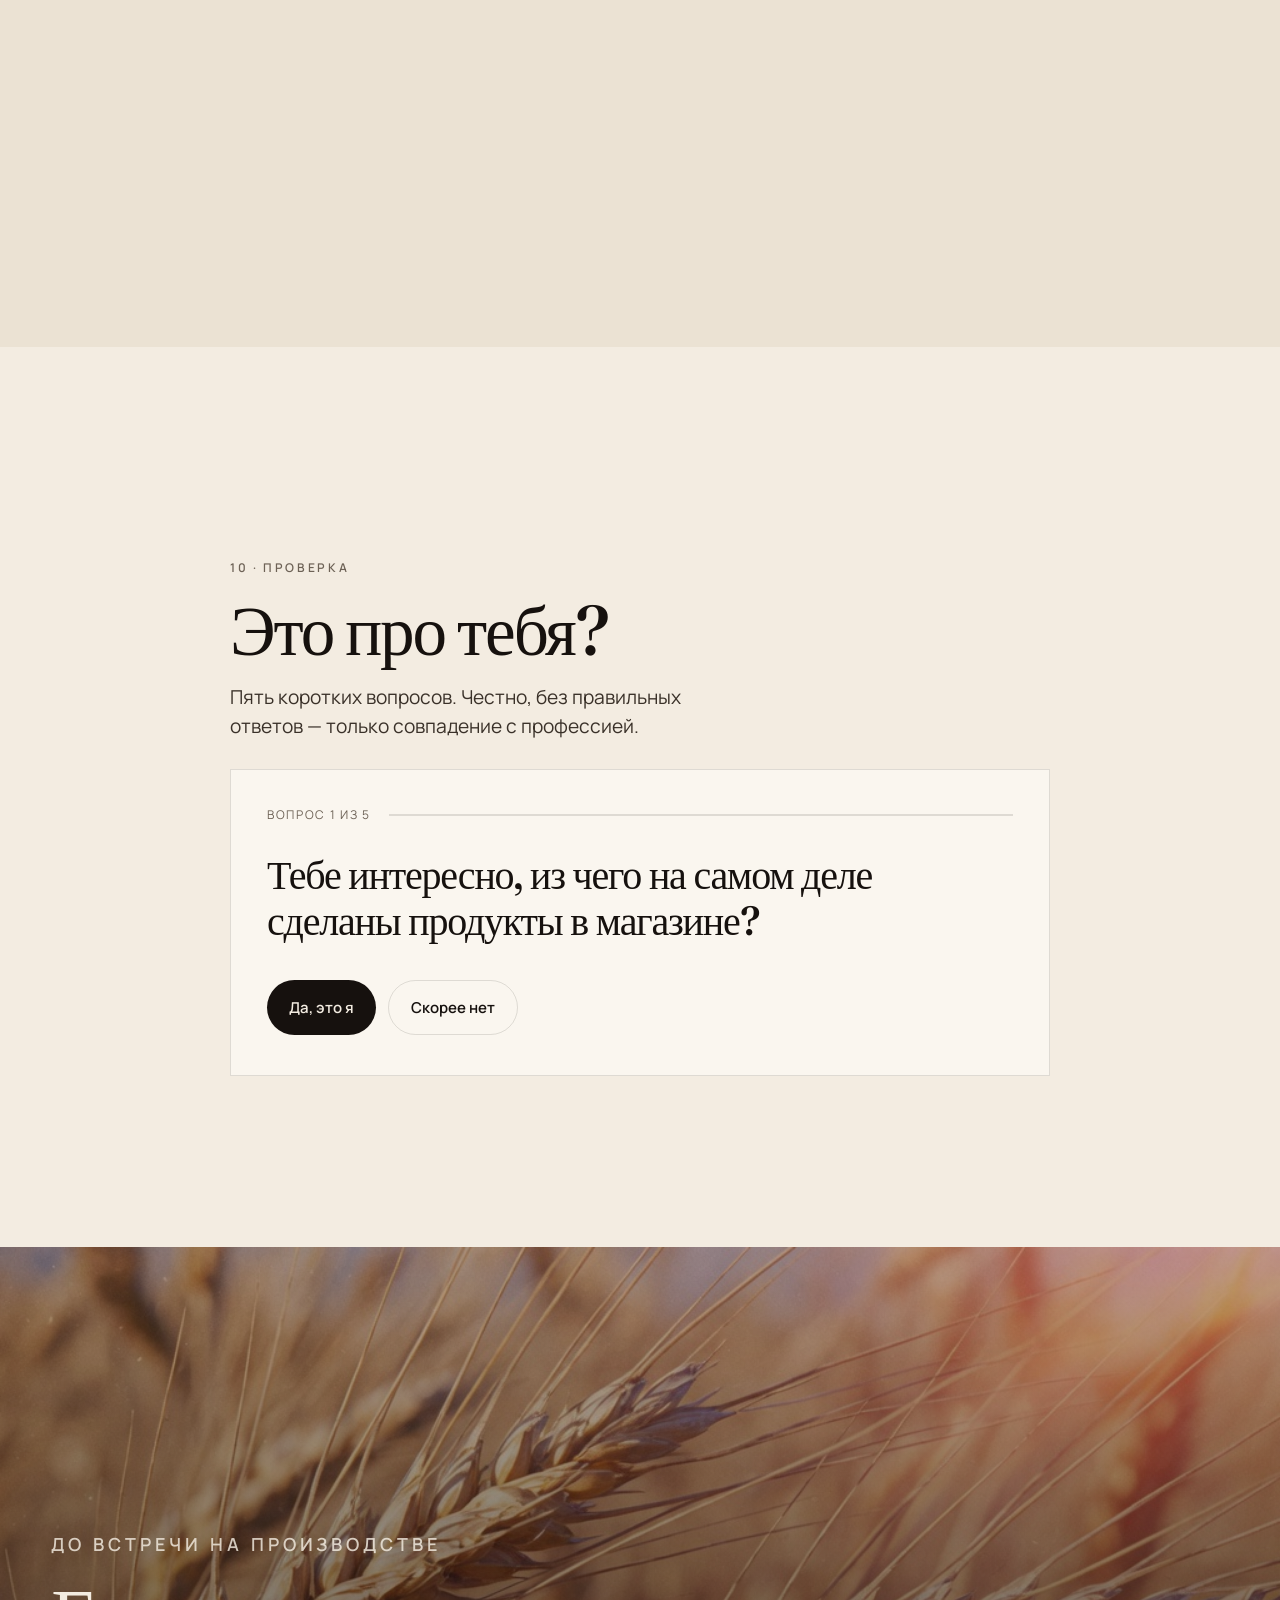
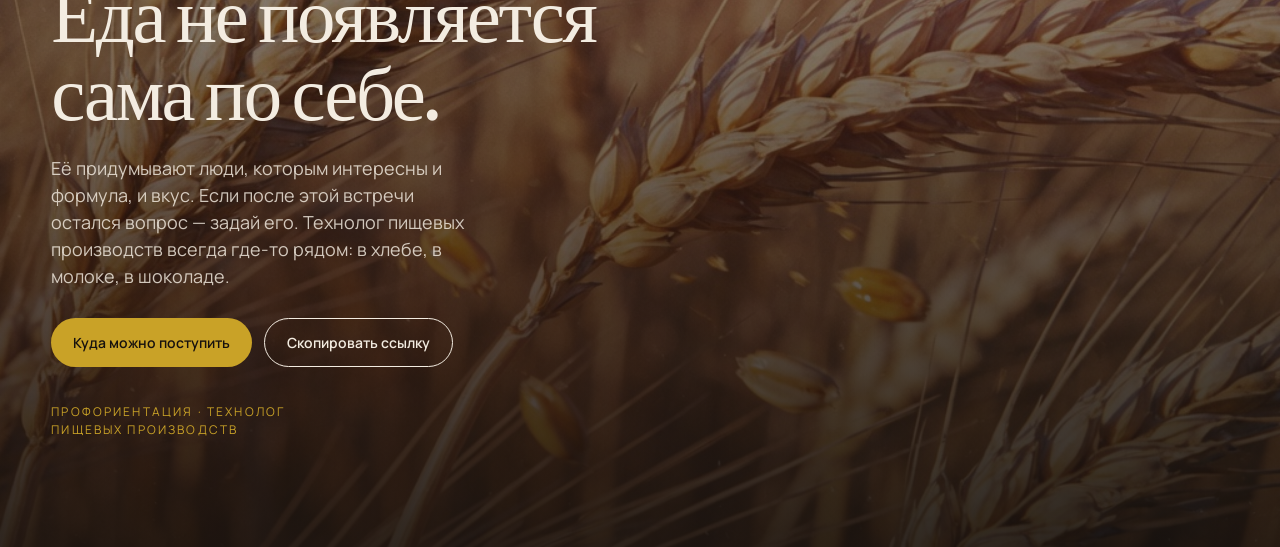
==== commit 9423cdf1: "Виноделие, комбикорма, ступени учёбы и страница поступления" ====
--- a/index.html
+++ b/index.html
@@ -5,11 +5,16 @@
   <meta name="viewport" content="width=device-width, initial-scale=1, viewport-fit=cover" />
   <script>
     (function () {
-      if (/\/tehnolog(\/|$)/.test(location.pathname)) {
-        var base = document.createElement("base");
+      var path = location.pathname.replace(/\\/g, "/");
+      var base = document.createElement("base");
+      if (/\/tehnolog(\/|$)/.test(path)) {
         base.href = "/tehnolog/";
-        document.head.appendChild(base);
+      } else if (path.indexOf("/napravleniya") !== -1) {
+        base.href = "../";
+      } else {
+        return;
       }
+      document.head.appendChild(base);
     })();
   </script>
   <style>
@@ -28,7 +33,7 @@
   <link rel="preconnect" href="https://fonts.googleapis.com" />
   <link rel="preconnect" href="https://fonts.gstatic.com" crossorigin />
   <link href="https://fonts.googleapis.com/css2?family=Fraunces:ital,opsz,wght@0,9..144,300;0,9..144,500;0,9..144,600;1,9..144,300;1,9..144,500&family=Manrope:wght@400;500;600;700&display=swap" rel="stylesheet" />
-  <link rel="stylesheet" href="css/style.css?v=11" />
+  <link rel="stylesheet" href="css/style.css?v=12" />
 </head>
 <body>
   <div class="grain" aria-hidden="true"></div>
@@ -52,6 +57,7 @@
       <a class="js-nav" href="#work">Работа</a>
       <a class="js-nav" href="#path">Учёба</a>
       <a class="js-nav" href="#pay">Карьера</a>
+      <a href="napravleniya/">Поступить</a>
       <a class="js-nav" href="#quiz">Тест</a>
     </nav>
     <div class="topbar__actions">
@@ -72,6 +78,7 @@
       <a class="js-nav" href="#where">Где работает</a>
       <a class="js-nav" href="#path">Учёба</a>
       <a class="js-nav" href="#pay">Карьера</a>
+      <a href="napravleniya/">Куда поступить</a>
       <a class="js-nav" href="#faq">Вопросы</a>
       <a class="js-nav" href="#quiz">Тест</a>
     </nav>
@@ -214,10 +221,17 @@
         <p class="lede">Пищевая промышленность — одна из самых стабильных. Люди едят каждый день, в любом городе. Нажмите на фото, чтобы открыть отрасль.</p>
       </div>
       <div class="mosaic">
-        <figure class="mosaic__item mosaic__item--lg" data-industry="bread" tabindex="0" role="button">
+        <figure class="mosaic__item" data-industry="bread" tabindex="0" role="button">
           <img src="images/bread.jpg" alt="Свежий хлеб" loading="lazy" />
           <figcaption>
             <strong>Хлеб и мука</strong>
+            <span>Нажмите, чтобы открыть</span>
+          </figcaption>
+        </figure>
+        <figure class="mosaic__item" data-industry="wine" tabindex="0" role="button">
+          <img src="images/wine.jpg" alt="Виноделие" loading="lazy" />
+          <figcaption>
+            <strong>Виноделие</strong>
             <span>Нажмите, чтобы открыть</span>
           </figcaption>
         </figure>
@@ -235,7 +249,14 @@
             <span>Нажмите, чтобы открыть</span>
           </figcaption>
         </figure>
-        <figure class="mosaic__item mosaic__item--wide" data-industry="plant" tabindex="0" role="button">
+        <figure class="mosaic__item" data-industry="feed" tabindex="0" role="button">
+          <img src="images/feed.jpg" alt="Комбикорма" loading="lazy" />
+          <figcaption>
+            <strong>Комбикорма</strong>
+            <span>Нажмите, чтобы открыть</span>
+          </figcaption>
+        </figure>
+        <figure class="mosaic__item" data-industry="plant" tabindex="0" role="button">
           <img src="images/production.jpg" alt="Пищевое производство" loading="lazy" />
           <figcaption>
             <strong>Заводы и комбинаты</strong>
@@ -277,30 +298,43 @@
       </div>
     </section>
 
-    <section class="slide path" id="path" data-title="Учёба" data-note="После 9 класса — колледж. После 11 — колледж или вуз. Не запугивайте вузом: колледж уже профессия.">
+    <section class="slide path" id="path" data-title="Учёба" data-note="После 9 класса — колледж. После 11 — колледж или вуз. Ступени: колледж, бакалавриат, магистратура.">
       <p class="kicker kicker--dark">06 · Маршрут</p>
       <h2>Как стать технологом</h2>
-      <div class="path-grid">
+      <ol class="stages">
+        <li>
+          <span>01</span>
+          <strong>Колледж</strong>
+          <em>среднее профессиональное</em>
+        </li>
+        <li>
+          <span>02</span>
+          <strong>Вуз</strong>
+          <em>бакалавриат</em>
+        </li>
+        <li>
+          <span>03</span>
+          <strong>Магистратура</strong>
+          <em>по желанию</em>
+        </li>
+      </ol>
+      <div class="path-grid path-grid--two">
         <article class="path-card">
-          <p class="path-card__from">После 9 класса</p>
+          <p class="path-card__from">Ступень 1 · СПО</p>
           <h3>Колледж</h3>
-          <p class="path-card__time">3 года 10 месяцев</p>
-          <p>Специальность «Технология продуктов питания». Квалификация — техник-технолог. Можно выйти на работу раньше сверстников из вуза.</p>
+          <p class="path-card__time">после 9 класса — 3 года 10 мес. · после 11 — 2 года 10 мес.</p>
+          <p>Квалификация — техник-технолог. Практика на производстве уже во время учёбы. Можно выйти на работу раньше сверстников из вуза, а высшее добрать позже.</p>
         </article>
         <article class="path-card path-card--accent">
-          <p class="path-card__from">После 11 класса</p>
-          <h3>Колледж или вуз</h3>
-          <p class="path-card__time">2 года 10 мес. · или 4 года</p>
-          <p>Колледж — быстрее к практике. Вуз (19.03.02, 19.03.03) — глубже химия, инженерия, путь к главному технологу и науке.</p>
-        </article>
-        <article class="path-card">
-          <p class="path-card__from">Дальше</p>
-          <h3>Производство</h3>
-          <p class="path-card__time">с первого года</p>
-          <p>Младший технолог → технолог смены → старший → главный. Можно уйти в разработку новых продуктов — <button class="term term--on-light" type="button" data-tip="R&amp;D — отдел разработки: придумывают новые продукты, которые потом встанут на линию.">R&amp;D</button>.</p>
-        </article>
-      </div>
-      <p class="path-note">На крупных заводах часто ждут высшее образование. Колледж — сильный старт, вуз — потолок выше.</p>
+          <p class="path-card__from">Ступень 2 · ВО</p>
+          <h3>Вуз</h3>
+          <p class="path-card__time">бакалавриат — 4 года · магистратура — ещё 2 года</p>
+          <p>Глубже химия, инженерия, разработка продуктов. Бакалавриат — основной путь к должности технолога и главного технолога. Магистратура — наука, R&amp;D, преподавание.</p>
+        </article>
+      </div>
+      <p class="path-note">
+        <a href="napravleniya/">Смотреть направления, куда можно поступить →</a>
+      </p>
     </section>
 
     <section class="slide pay" id="pay" data-title="Карьера" data-note="Цифры ориентировочные по России, 2026. В регионах меньше, в Москве и на брендах — больше.">
@@ -354,6 +388,10 @@
           <h3>Наука плюс руки</h3>
           <p>Для тех, кому мало одной теории и мало одной кухни. Здесь есть и формула, и вкус.</p>
         </article>
+        <article class="why-grid__feature">
+          <h3>Культ правильного питания</h3>
+          <p>Сегодня еда — не только вкус, но и здоровье. Технолог делает продукты без лишнего сахара, с понятным составом, для детей, спорта, безлактозные и функциональные. Ты влияешь на то, как люди едят каждый день.</p>
+        </article>
       </div>
     </section>
 
@@ -375,7 +413,7 @@
         </details>
         <details>
           <summary>Где потом работать?</summary>
-          <p>Хлебозаводы, молочные комбинаты, кондитерские фабрики, мясопереработка, напитки, общепит, лаборатории качества и отделы новых продуктов.</p>
+          <p>Хлебозаводы, молочные комбинаты, кондитерские фабрики, виноделие, комбикормовые заводы, мясопереработка, напитки, общепит, лаборатории качества и отделы новых продуктов.</p>
         </details>
         <details>
           <summary>Это только для девочек или только для мальчиков?</summary>
@@ -424,8 +462,8 @@
         <h2>Еда не появляется<br />сама по себе.</h2>
         <p>Её придумывают люди, которым интересны и формула, и вкус. Если после этой встречи остался вопрос — задай его. Технолог пищевых производств всегда где-то рядом: в хлебе, в молоке, в шоколаде.</p>
         <div class="finale__actions">
-          <button type="button" class="btn-solid" id="copyLinkBtn">Скопировать ссылку на сайт</button>
-          <a class="btn-line js-nav" href="#quiz">К тесту</a>
+          <a class="btn-solid" href="napravleniya/">Куда можно поступить</a>
+          <button type="button" class="btn-line" id="copyLinkBtn">Скопировать ссылку</button>
         </div>
         <p class="finale__sign">Профориентация · Технолог пищевых производств</p>
       </div>
@@ -444,7 +482,7 @@
   <div class="tip" id="tip" hidden></div>
   <div class="toast" id="toast" hidden></div>
 
-  <script src="js/app.js?v=11"></script>
+  <script src="js/app.js?v=12"></script>
   <script>
     (function () {
       function hideBoot() {
--- a/css/style.css
+++ b/css/style.css
@@ -657,8 +657,8 @@
   max-width: 1320px;
   margin: 0 auto;
   display: grid;
-  grid-template-columns: 1.4fr 1fr 1fr;
-  grid-template-rows: minmax(200px, 32vh) minmax(150px, 22vh);
+  grid-template-columns: repeat(3, 1fr);
+  grid-template-rows: minmax(160px, 26vh) minmax(160px, 26vh);
   gap: 12px;
 }
 
@@ -666,14 +666,6 @@
   position: relative;
   overflow: hidden;
   border-radius: 4px;
-}
-
-.mosaic__item--lg {
-  grid-row: 1 / 3;
-}
-
-.mosaic__item--wide {
-  grid-column: 2 / 4;
 }
 
 .mosaic__item img {
@@ -761,12 +753,52 @@
   margin-right: auto;
 }
 
+.stages {
+  max-width: 1320px;
+  margin: 28px auto 0;
+  display: grid;
+  grid-template-columns: repeat(3, 1fr);
+  list-style: none;
+  gap: 12px;
+}
+
+.stages li {
+  display: grid;
+  gap: 4px;
+  padding: 16px 18px 18px;
+  border-top: 2px solid var(--terracotta);
+}
+
+.stages span {
+  font-family: var(--serif);
+  font-style: italic;
+  color: var(--terracotta);
+  font-size: 14px;
+}
+
+.stages strong {
+  font-family: var(--serif);
+  font-weight: 500;
+  font-size: 26px;
+  letter-spacing: -0.03em;
+}
+
+.stages em {
+  font-style: normal;
+  color: var(--muted);
+  font-size: 14px;
+}
+
 .path-grid {
   max-width: 1320px;
-  margin: 36px auto 0;
+  margin: 22px auto 0;
   display: grid;
   grid-template-columns: repeat(3, 1fr);
   gap: 16px;
+}
+
+.path-grid--two {
+  grid-template-columns: 1fr 1fr;
 }
 
 .path-card {
@@ -815,9 +847,17 @@
 }
 
 .path-note {
-  margin-top: 22px;
+  max-width: 1320px;
+  margin: 22px auto 0;
   color: var(--muted);
-  font-size: 14px;
+  font-size: 15px;
+}
+
+.path-note a {
+  color: var(--terracotta);
+  text-decoration: none;
+  font-weight: 600;
+  border-bottom: 1px solid currentColor;
 }
 
 /* Pay */
@@ -924,6 +964,17 @@
 .why-grid article {
   background: var(--foam);
   padding: 36px 32px 40px;
+}
+
+.why-grid__feature {
+  grid-column: 1 / -1;
+  background: var(--ink) !important;
+  color: var(--cream);
+}
+
+.why-grid__feature p {
+  color: rgba(243, 236, 225, 0.78) !important;
+  max-width: 62ch;
 }
 
 .why-grid h3 {
@@ -1144,7 +1195,11 @@
   }
 
   .mosaic {
-    grid-template-rows: 34vh 24vh;
+    grid-template-rows: minmax(140px, 24vh) minmax(140px, 24vh);
+  }
+
+  .stages strong {
+    font-size: 20px;
   }
 
   .quiz-q {
@@ -1576,28 +1631,25 @@
   .day,
   .skills__inner,
   .path-grid,
+  .path-grid--two,
+  .stages,
   .pay-row,
   .cards,
   .why-grid {
     grid-template-columns: 1fr;
   }
 
+  .why-grid__feature {
+    grid-column: auto;
+  }
+
   .day__media {
     min-height: 42vh;
   }
 
   .mosaic {
     grid-template-columns: 1fr 1fr;
-    grid-template-rows: 32vh 28vh 28vh;
-  }
-
-  .mosaic__item--lg {
-    grid-row: auto;
-    grid-column: 1 / 3;
-  }
-
-  .mosaic__item--wide {
-    grid-column: 1 / 3;
+    grid-template-rows: 28vh 28vh 28vh;
   }
 
   .skill-list li {
@@ -1616,6 +1668,110 @@
 
   .dots {
     display: none;
+  }
+}
+
+.page {
+  min-height: 100vh;
+  background: var(--cream);
+  color: var(--ink);
+}
+
+.page .topbar {
+  opacity: 1;
+  transform: none;
+  mix-blend-mode: normal;
+  color: var(--ink);
+}
+
+@media (max-width: 980px) {
+  .page .topbar__nav {
+    display: flex;
+    gap: 14px;
+  }
+}
+
+.catalog {
+  max-width: 1100px;
+  margin: 0 auto;
+  padding: 120px var(--pad) 80px;
+}
+
+.catalog h1 {
+  font-family: var(--serif);
+  font-weight: 500;
+  font-size: clamp(36px, 6vw, 64px);
+  letter-spacing: -0.04em;
+  line-height: 1.05;
+  margin-bottom: 16px;
+}
+
+.catalog__lead {
+  max-width: 46ch;
+  color: var(--muted);
+  font-size: 18px;
+  margin-bottom: 40px;
+}
+
+.dir-block {
+  margin-bottom: 40px;
+}
+
+.dir-block h2 {
+  font-size: clamp(28px, 4vw, 40px);
+  margin-bottom: 8px;
+}
+
+.dir-block .kicker {
+  margin-bottom: 8px;
+}
+
+.dir-list {
+  list-style: none;
+  border-top: 1px solid var(--line);
+  margin-top: 18px;
+}
+
+.dir-list li {
+  display: grid;
+  grid-template-columns: 110px 1fr;
+  gap: 18px;
+  padding: 16px 0;
+  border-bottom: 1px solid var(--line);
+  align-items: start;
+}
+
+.dir-list code {
+  font-family: var(--sans);
+  font-size: 13px;
+  letter-spacing: 0.04em;
+  color: var(--terracotta);
+  font-weight: 600;
+}
+
+.dir-list strong {
+  display: block;
+  font-size: 17px;
+  margin-bottom: 4px;
+}
+
+.dir-list span {
+  color: var(--muted);
+  font-size: 14.5px;
+}
+
+.catalog__foot {
+  margin-top: 36px;
+  padding-top: 24px;
+  border-top: 1px solid var(--line);
+  color: var(--muted);
+  font-size: 14px;
+}
+
+@media (max-width: 980px) {
+  .dir-list li {
+    grid-template-columns: 1fr;
+    gap: 4px;
   }
 }
 
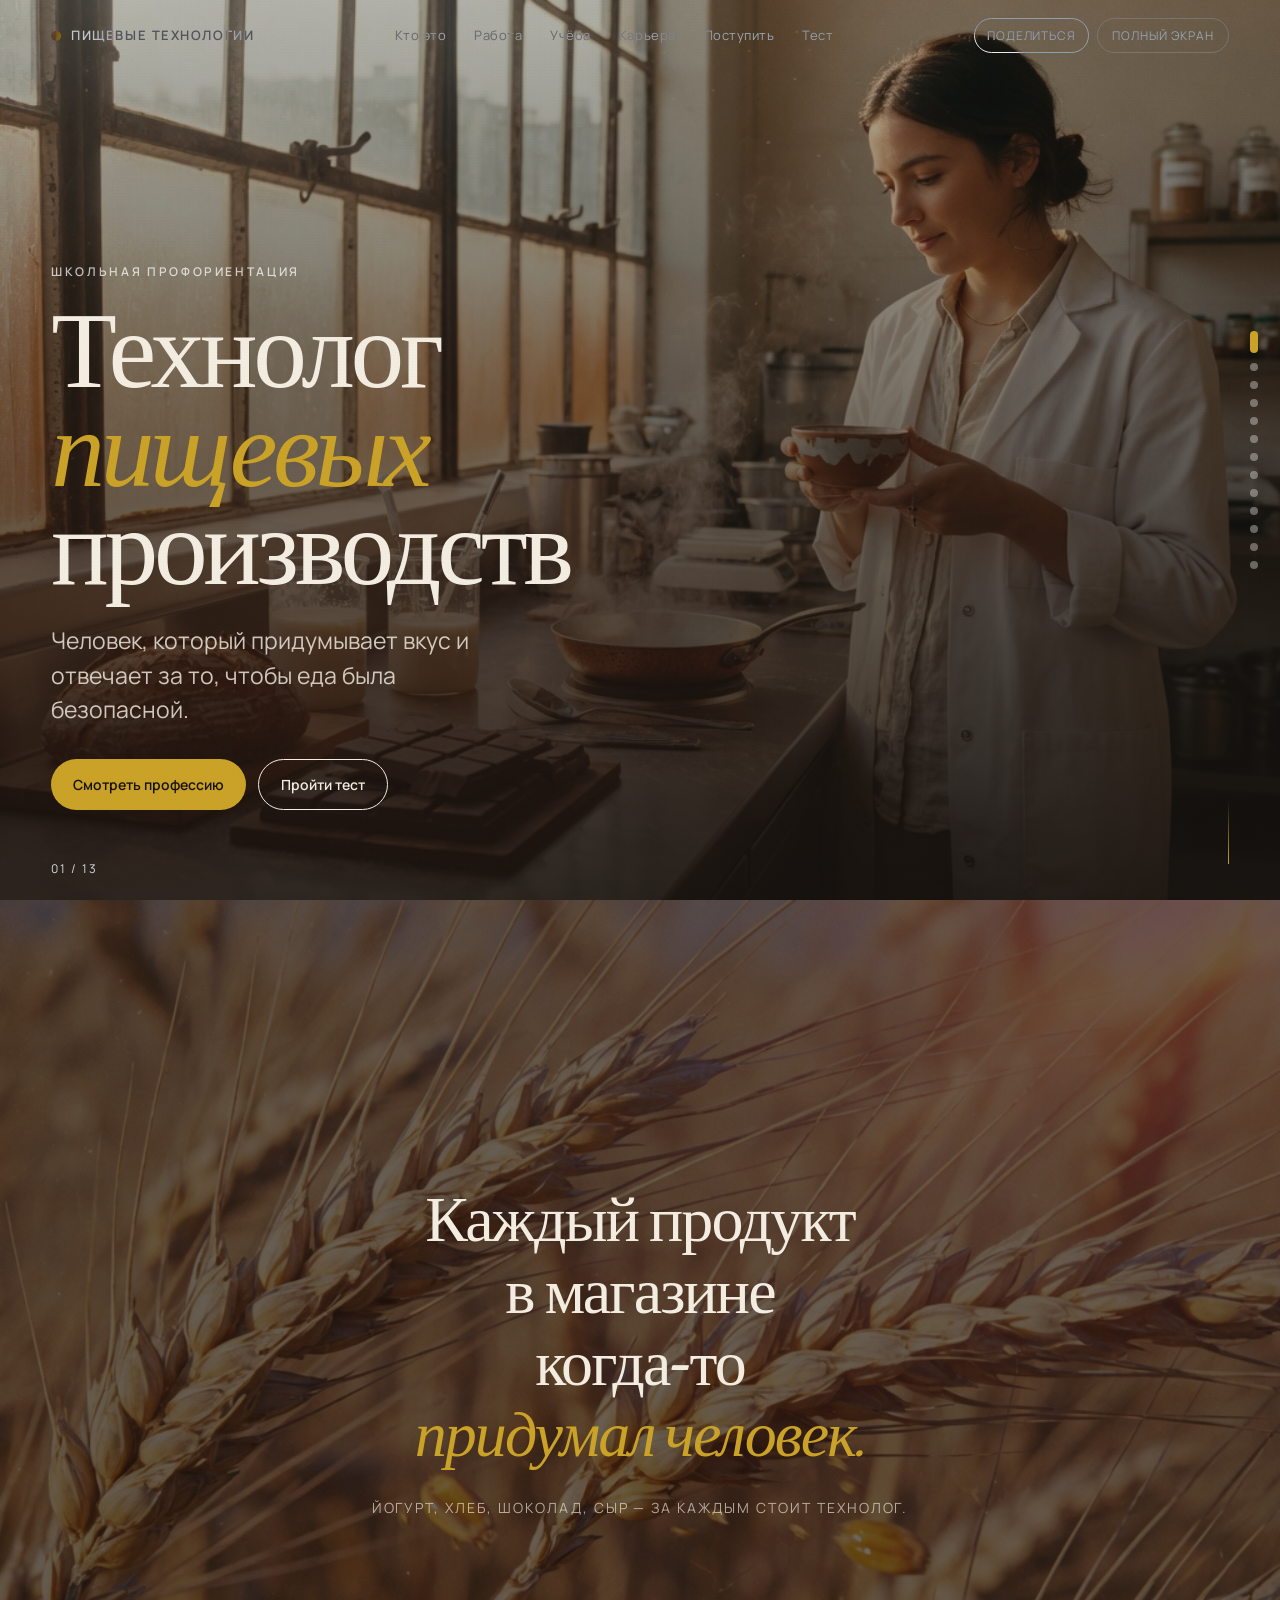
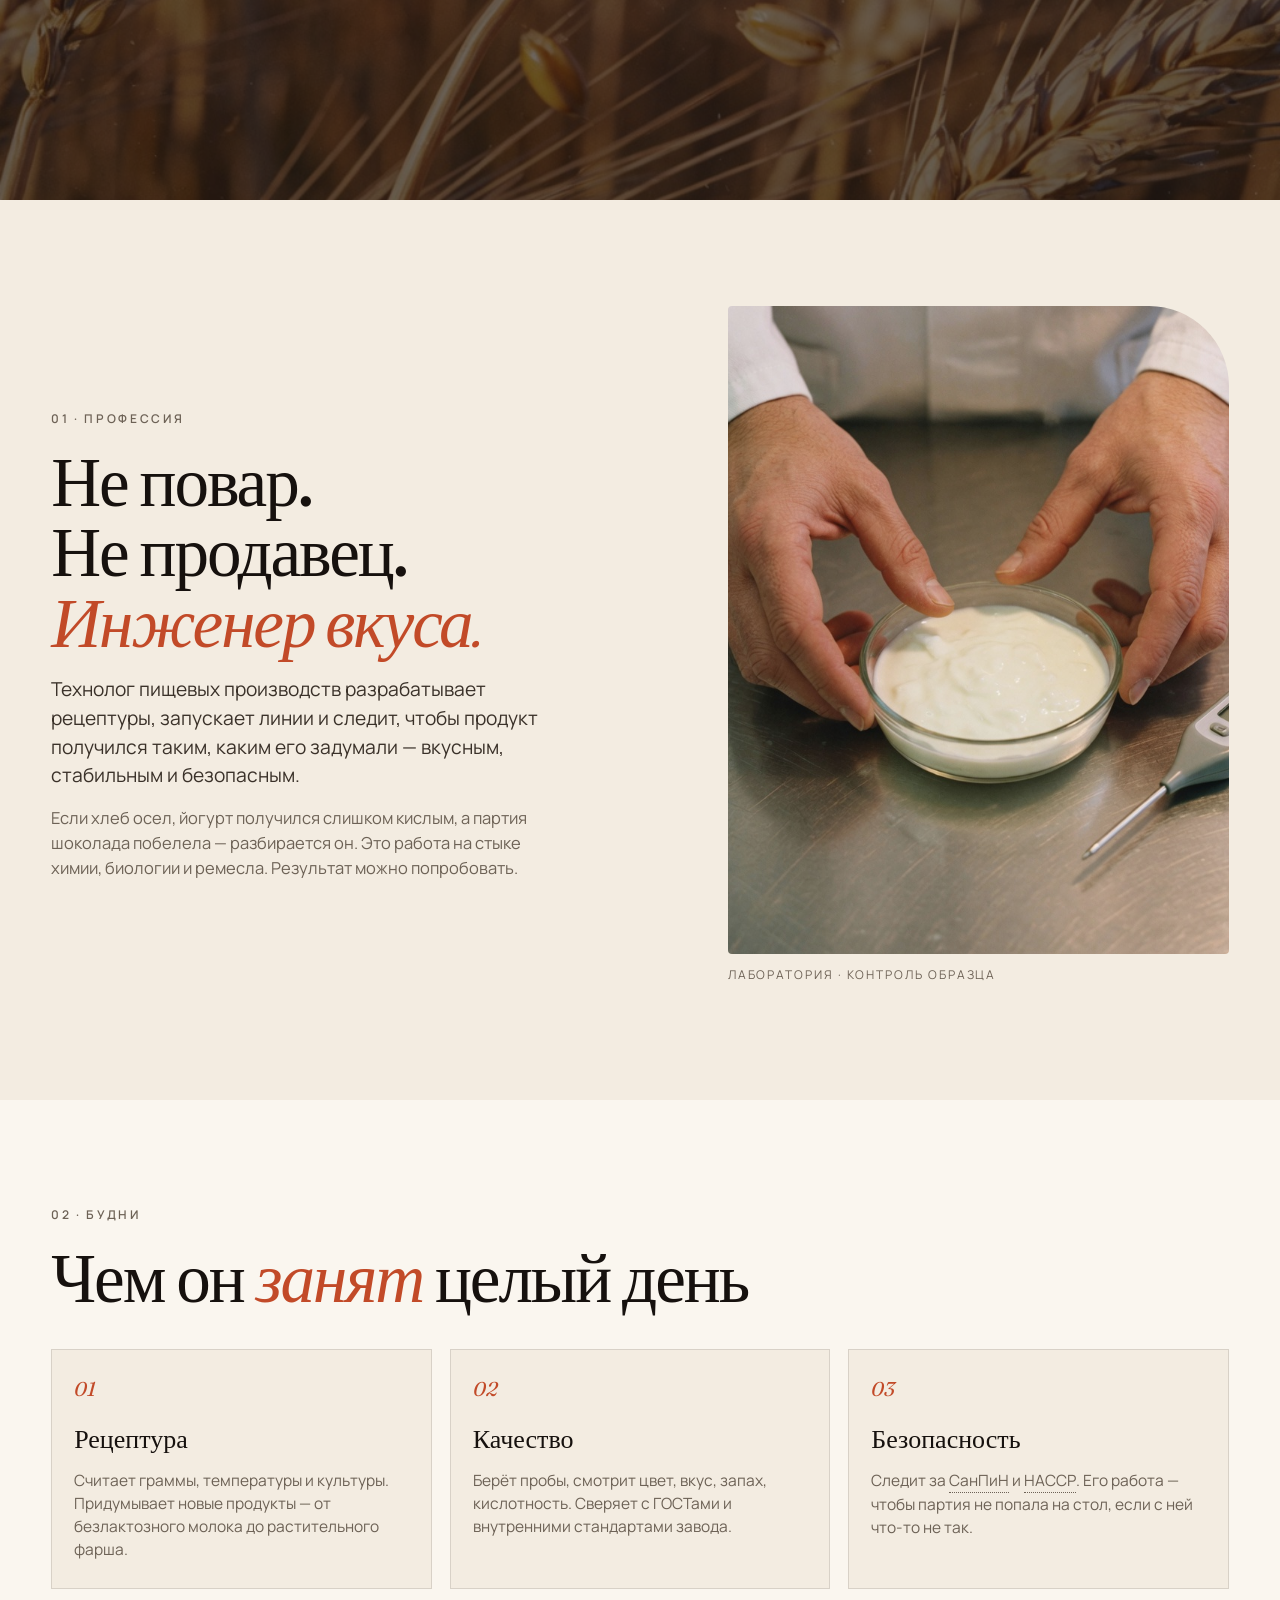
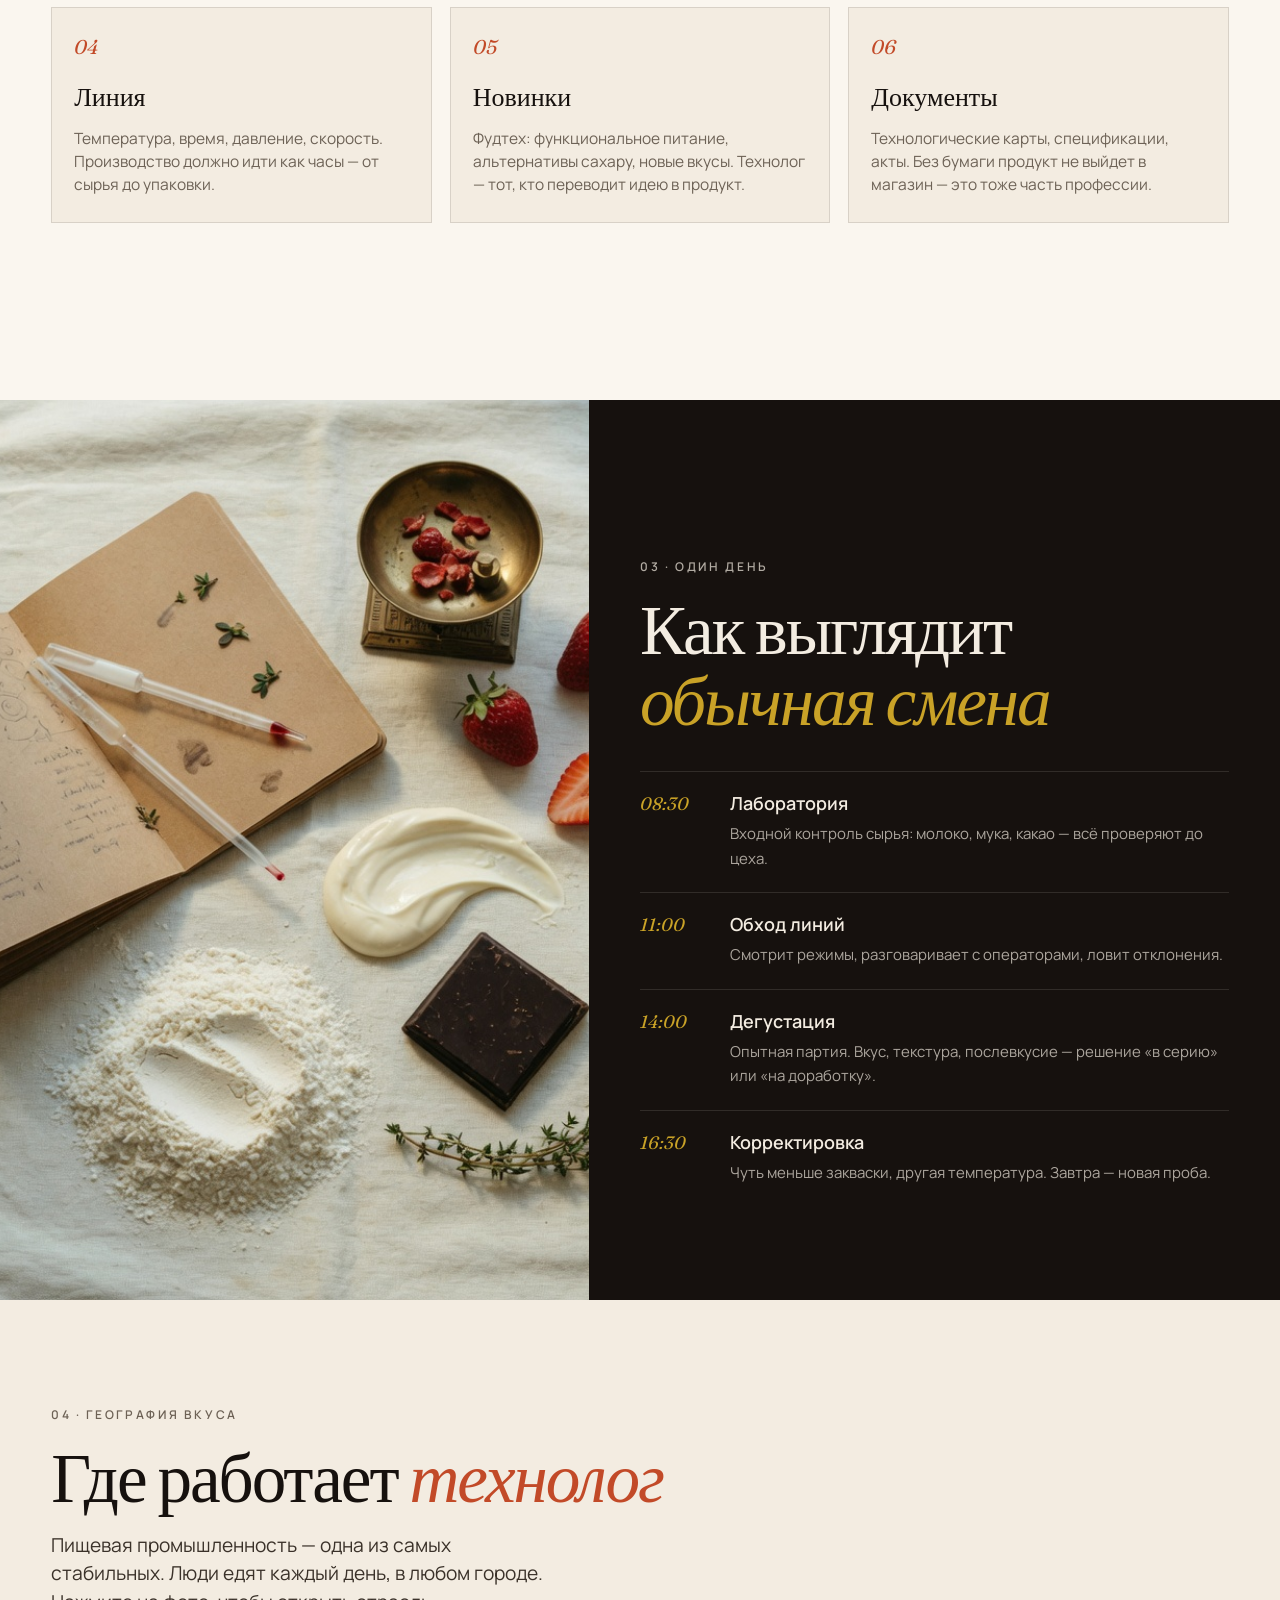
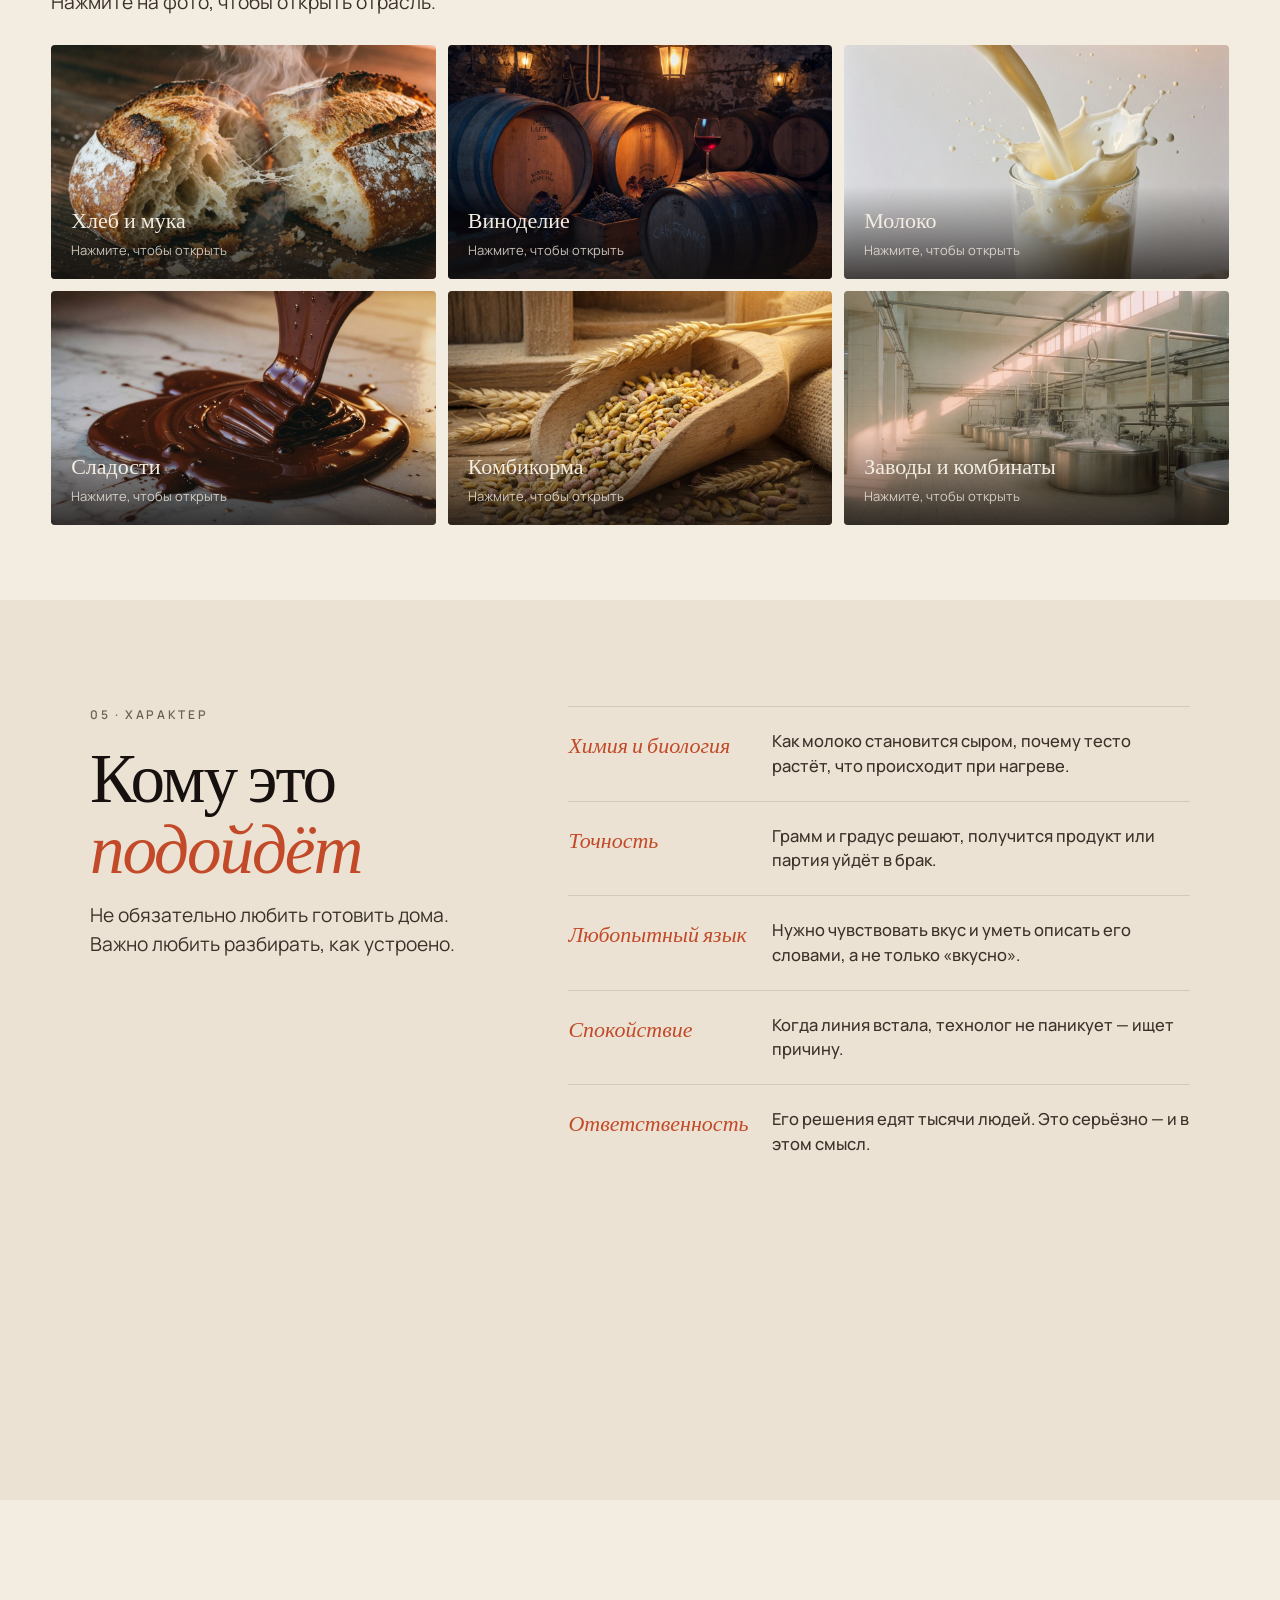
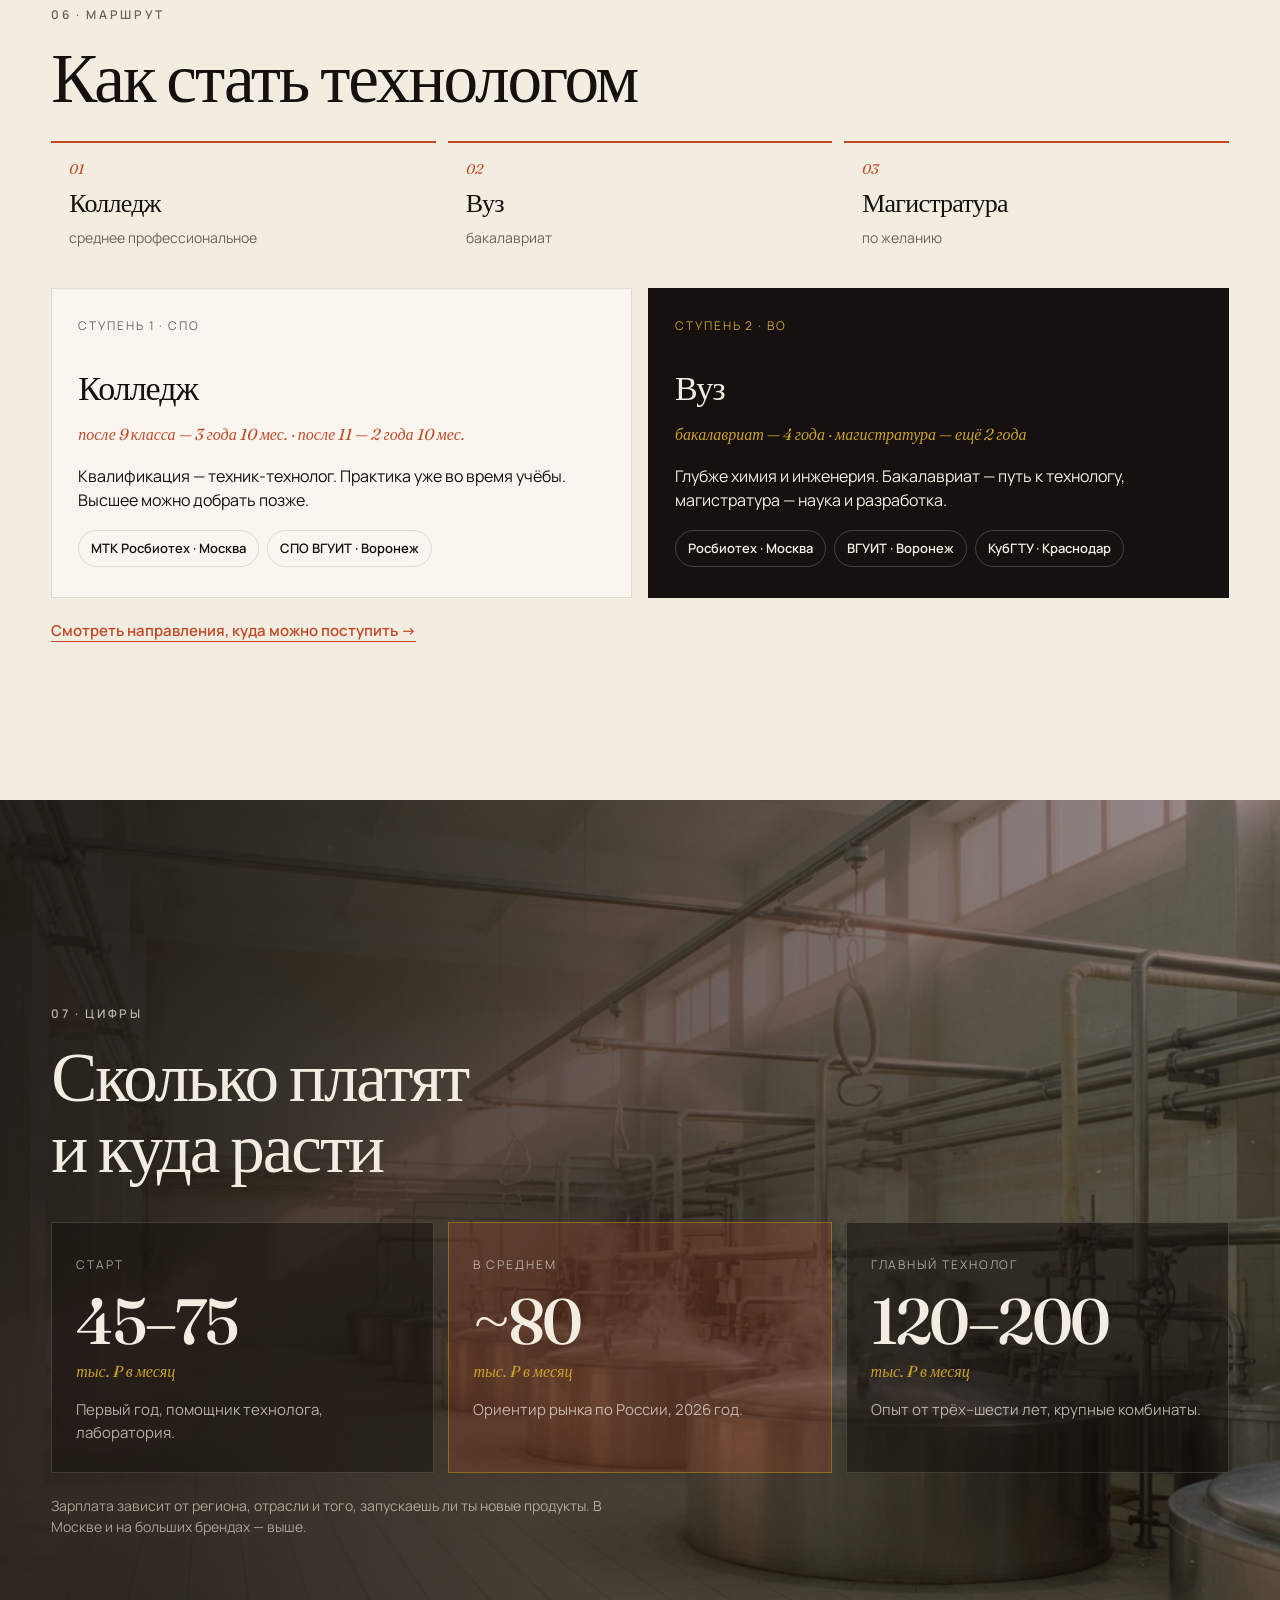
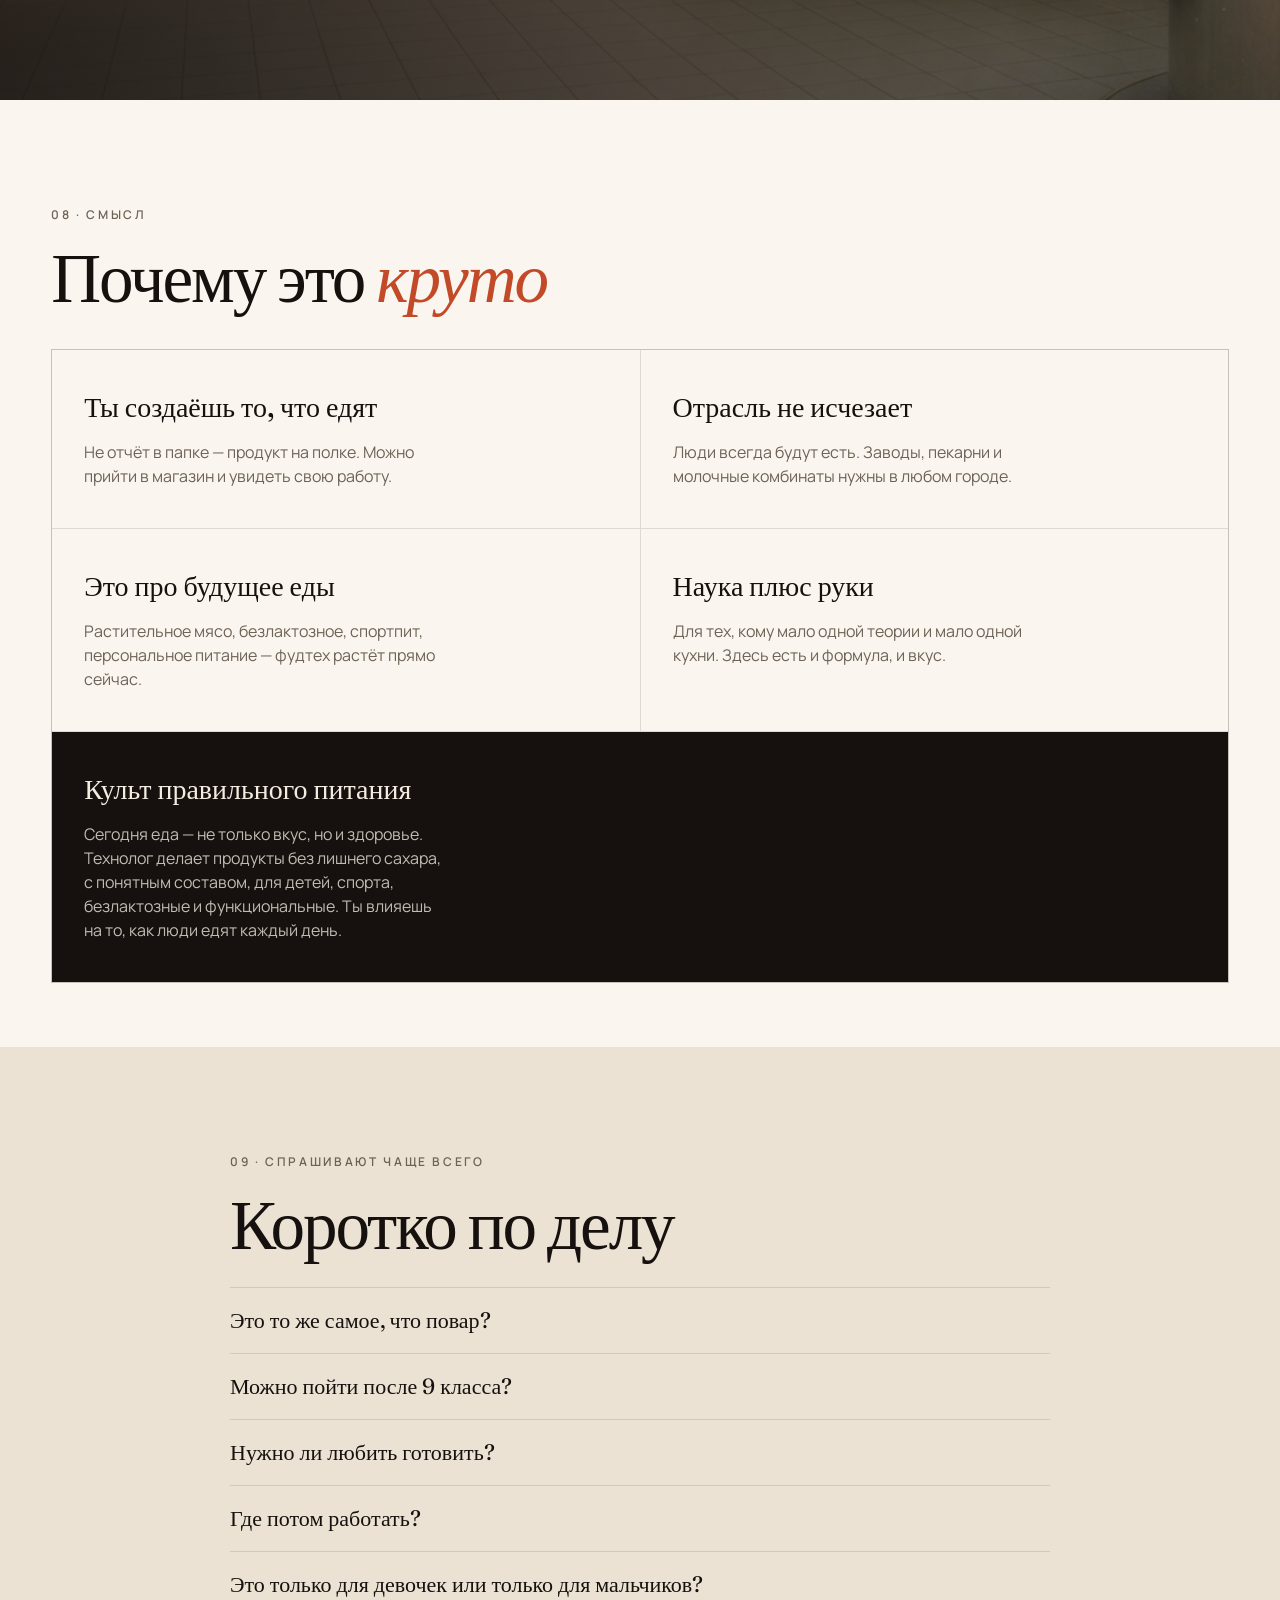
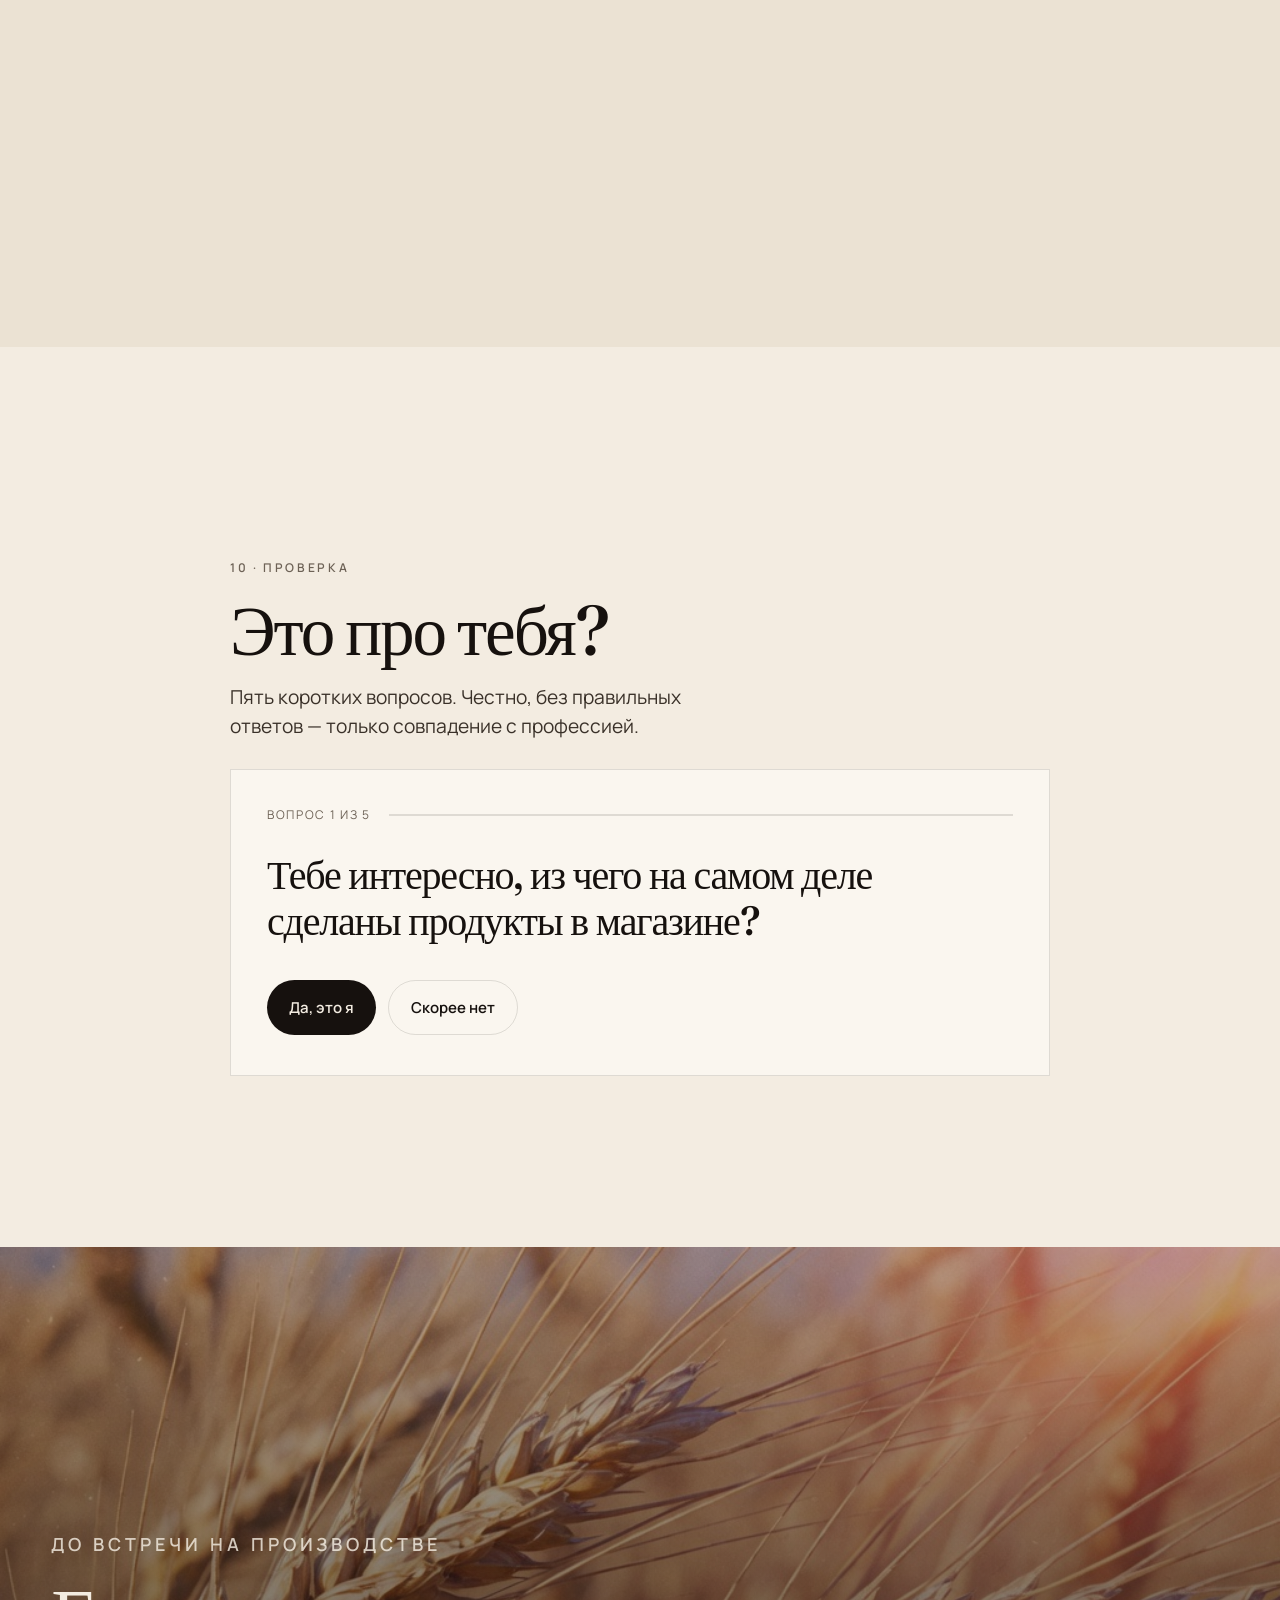
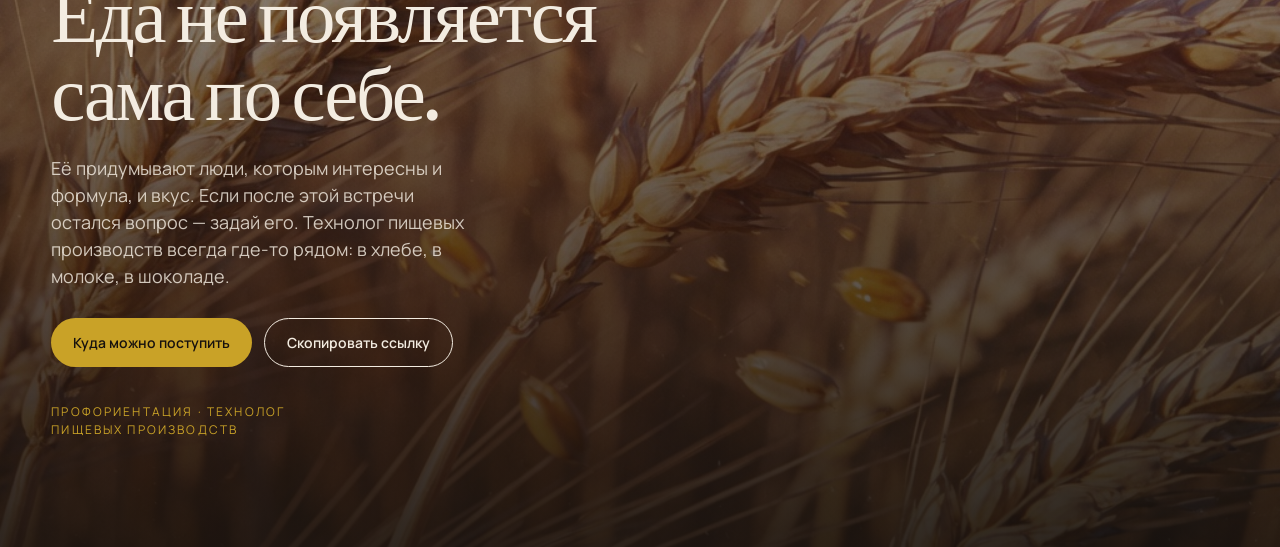
==== commit dc523b85: "Ссылки на колледжи и вузы вместо Производства и Поделиться" ====
--- a/index.html
+++ b/index.html
@@ -33,7 +33,7 @@
   <link rel="preconnect" href="https://fonts.googleapis.com" />
   <link rel="preconnect" href="https://fonts.gstatic.com" crossorigin />
   <link href="https://fonts.googleapis.com/css2?family=Fraunces:ital,opsz,wght@0,9..144,300;0,9..144,500;0,9..144,600;1,9..144,300;1,9..144,500&family=Manrope:wght@400;500;600;700&display=swap" rel="stylesheet" />
-  <link rel="stylesheet" href="css/style.css?v=12" />
+  <link rel="stylesheet" href="css/style.css?v=13" />
 </head>
 <body>
   <div class="grain" aria-hidden="true"></div>
@@ -323,13 +323,22 @@
           <p class="path-card__from">Ступень 1 · СПО</p>
           <h3>Колледж</h3>
           <p class="path-card__time">после 9 класса — 3 года 10 мес. · после 11 — 2 года 10 мес.</p>
-          <p>Квалификация — техник-технолог. Практика на производстве уже во время учёбы. Можно выйти на работу раньше сверстников из вуза, а высшее добрать позже.</p>
+          <p>Квалификация — техник-технолог. Практика уже во время учёбы. Высшее можно добрать позже.</p>
+          <div class="edu-links">
+            <a href="https://rosbiotech.ru" target="_blank" rel="noopener">МТК Росбиотех · Москва</a>
+            <a href="https://www.vsuet.ru" target="_blank" rel="noopener">СПО ВГУИТ · Воронеж</a>
+          </div>
         </article>
         <article class="path-card path-card--accent">
           <p class="path-card__from">Ступень 2 · ВО</p>
           <h3>Вуз</h3>
           <p class="path-card__time">бакалавриат — 4 года · магистратура — ещё 2 года</p>
-          <p>Глубже химия, инженерия, разработка продуктов. Бакалавриат — основной путь к должности технолога и главного технолога. Магистратура — наука, R&amp;D, преподавание.</p>
+          <p>Глубже химия и инженерия. Бакалавриат — путь к технологу, магистратура — наука и разработка.</p>
+          <div class="edu-links">
+            <a href="https://rosbiotech.ru" target="_blank" rel="noopener">Росбиотех · Москва</a>
+            <a href="https://www.vsuet.ru" target="_blank" rel="noopener">ВГУИТ · Воронеж</a>
+            <a href="https://www.kubstu.ru" target="_blank" rel="noopener">КубГТУ · Краснодар</a>
+          </div>
         </article>
       </div>
       <p class="path-note">
@@ -444,9 +453,18 @@
           <p class="quiz-result__n" id="quizScore"></p>
           <h3 id="quizTitle"></h3>
           <p id="quizText"></p>
+          <div class="schools">
+            <p class="schools__label">Где этому учат в России</p>
+            <div class="schools__row">
+              <a href="https://rosbiotech.ru" target="_blank" rel="noopener">Росбиотех<span>Москва · вуз и колледж</span></a>
+              <a href="https://www.vsuet.ru" target="_blank" rel="noopener">ВГУИТ<span>Воронеж · вуз и СПО</span></a>
+              <a href="https://www.kubstu.ru" target="_blank" rel="noopener">КубГТУ<span>Краснодар · вуз</span></a>
+              <a href="https://mgutm.ru" target="_blank" rel="noopener">МГУТУ<span>Москва · вуз</span></a>
+            </div>
+            <a class="schools__all" href="napravleniya/">Все направления и коды специальностей →</a>
+          </div>
           <div class="quiz-result__actions">
             <button type="button" class="btn-reset" id="quizReset">Пройти ещё раз</button>
-            <button type="button" class="btn-line" id="quizShare">Поделиться результатом</button>
           </div>
         </div>
       </div>
@@ -482,7 +500,7 @@
   <div class="tip" id="tip" hidden></div>
   <div class="toast" id="toast" hidden></div>
 
-  <script src="js/app.js?v=12"></script>
+  <script src="js/app.js?v=13"></script>
   <script>
     (function () {
       function hideBoot() {
--- a/css/style.css
+++ b/css/style.css
@@ -860,6 +860,106 @@
   border-bottom: 1px solid currentColor;
 }
 
+.edu-links {
+  display: flex;
+  flex-wrap: wrap;
+  gap: 8px;
+  margin-top: 18px;
+}
+
+.edu-links a {
+  display: inline-flex;
+  align-items: center;
+  padding: 8px 12px;
+  border-radius: 999px;
+  border: 1px solid var(--line);
+  color: inherit;
+  text-decoration: none;
+  font-size: 13px;
+  font-weight: 600;
+}
+
+.path-card--accent .edu-links a {
+  border-color: rgba(243, 236, 225, 0.22);
+  color: var(--cream);
+}
+
+.edu-links a:hover {
+  border-color: var(--terracotta);
+  color: var(--terracotta);
+}
+
+.path-card--accent .edu-links a:hover {
+  border-color: var(--honey);
+  color: var(--honey);
+}
+
+.schools {
+  margin-top: 22px;
+}
+
+.schools__label {
+  font-size: 12px;
+  letter-spacing: 0.16em;
+  text-transform: uppercase;
+  color: var(--muted);
+  margin-bottom: 12px;
+}
+
+.schools__row {
+  display: grid;
+  grid-template-columns: 1fr 1fr;
+  gap: 10px;
+}
+
+.schools__row a {
+  display: flex;
+  flex-direction: column;
+  gap: 4px;
+  padding: 14px 16px;
+  background: var(--cream);
+  border: 1px solid var(--line);
+  text-decoration: none;
+  color: var(--ink);
+  min-height: 72px;
+}
+
+.schools__row a span {
+  font-size: 13px;
+  color: var(--muted);
+  font-weight: 400;
+}
+
+.schools__row a {
+  font-family: var(--serif);
+  font-size: 18px;
+  font-weight: 500;
+}
+
+.schools__row a:hover {
+  border-color: var(--terracotta);
+}
+
+.schools__all {
+  display: inline-block;
+  margin-top: 14px;
+  color: var(--terracotta);
+  font-weight: 600;
+  font-size: 14px;
+  text-decoration: none;
+  border-bottom: 1px solid currentColor;
+}
+
+.schools--page {
+  margin-top: 8px;
+}
+
+@media (max-width: 980px) {
+  .schools__row {
+    grid-template-columns: 1fr;
+  }
+}
+
 /* Pay */
 .pay {
   color: var(--cream);
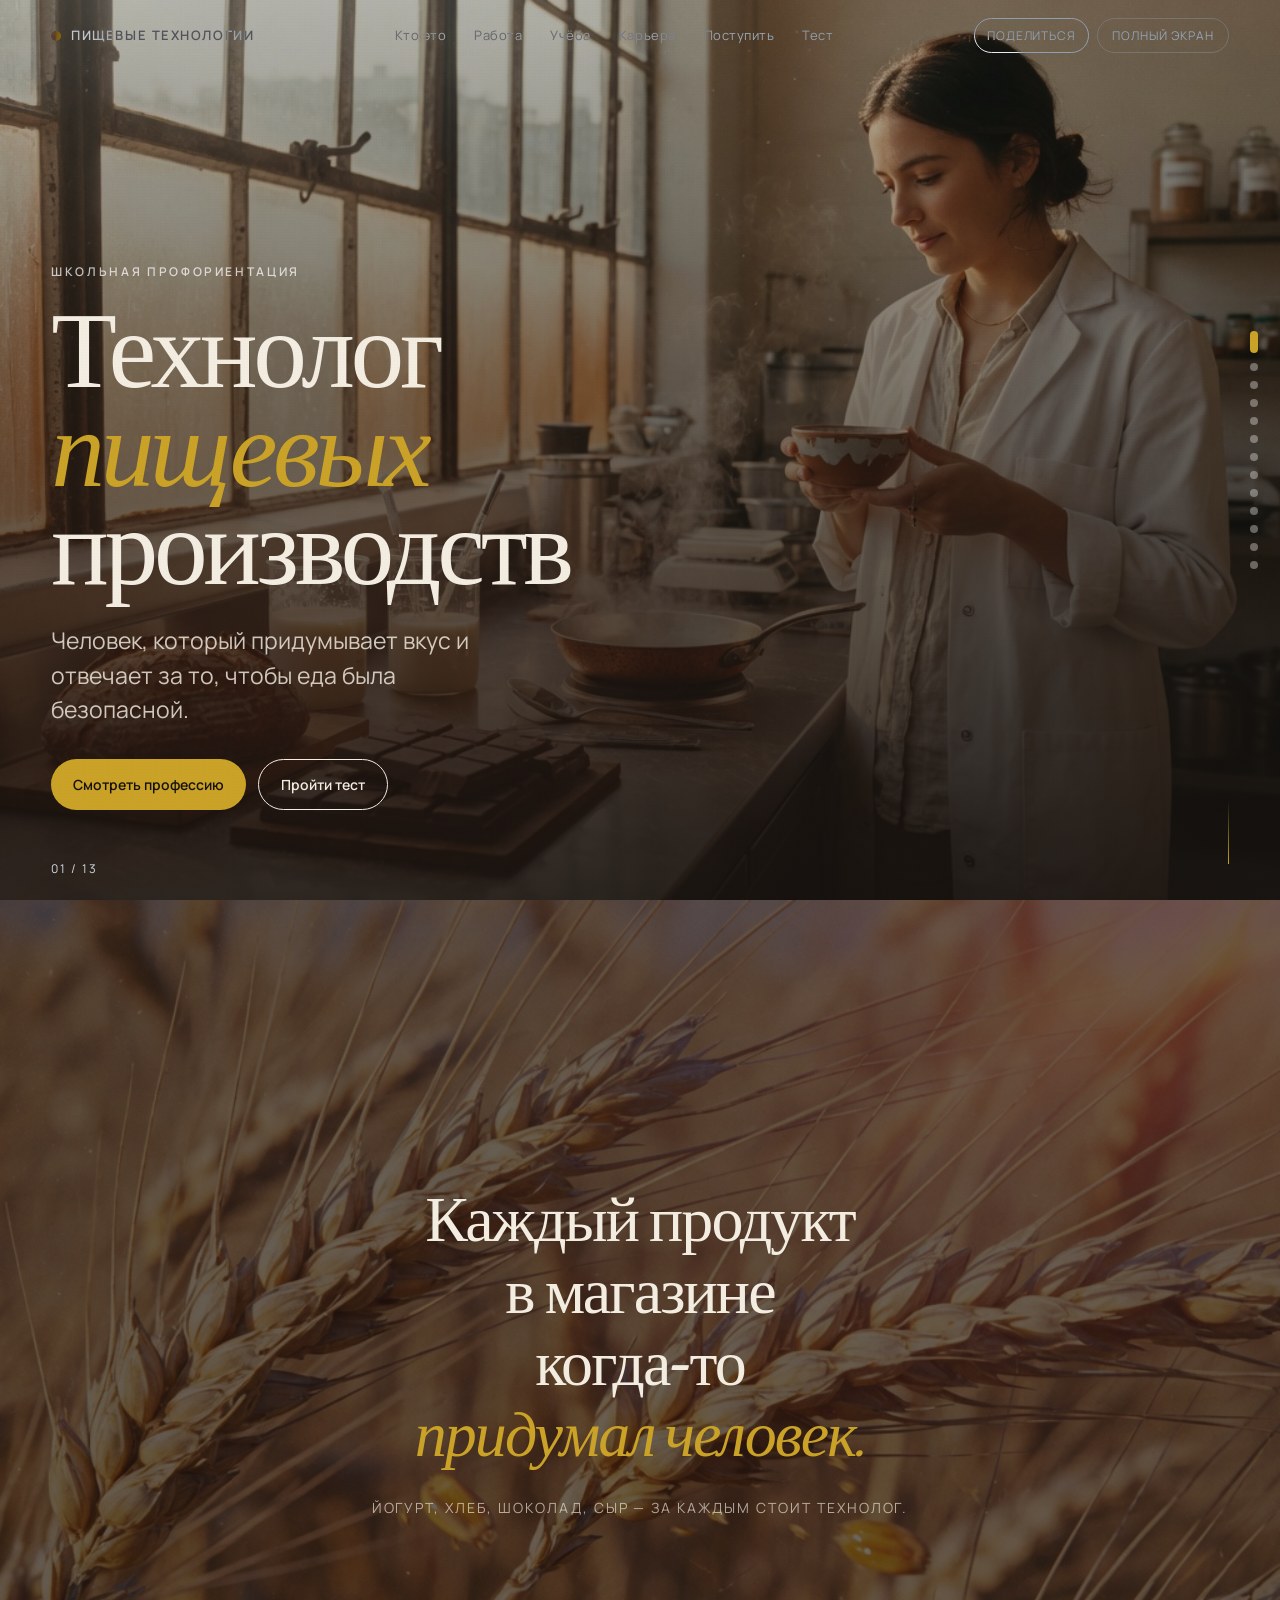
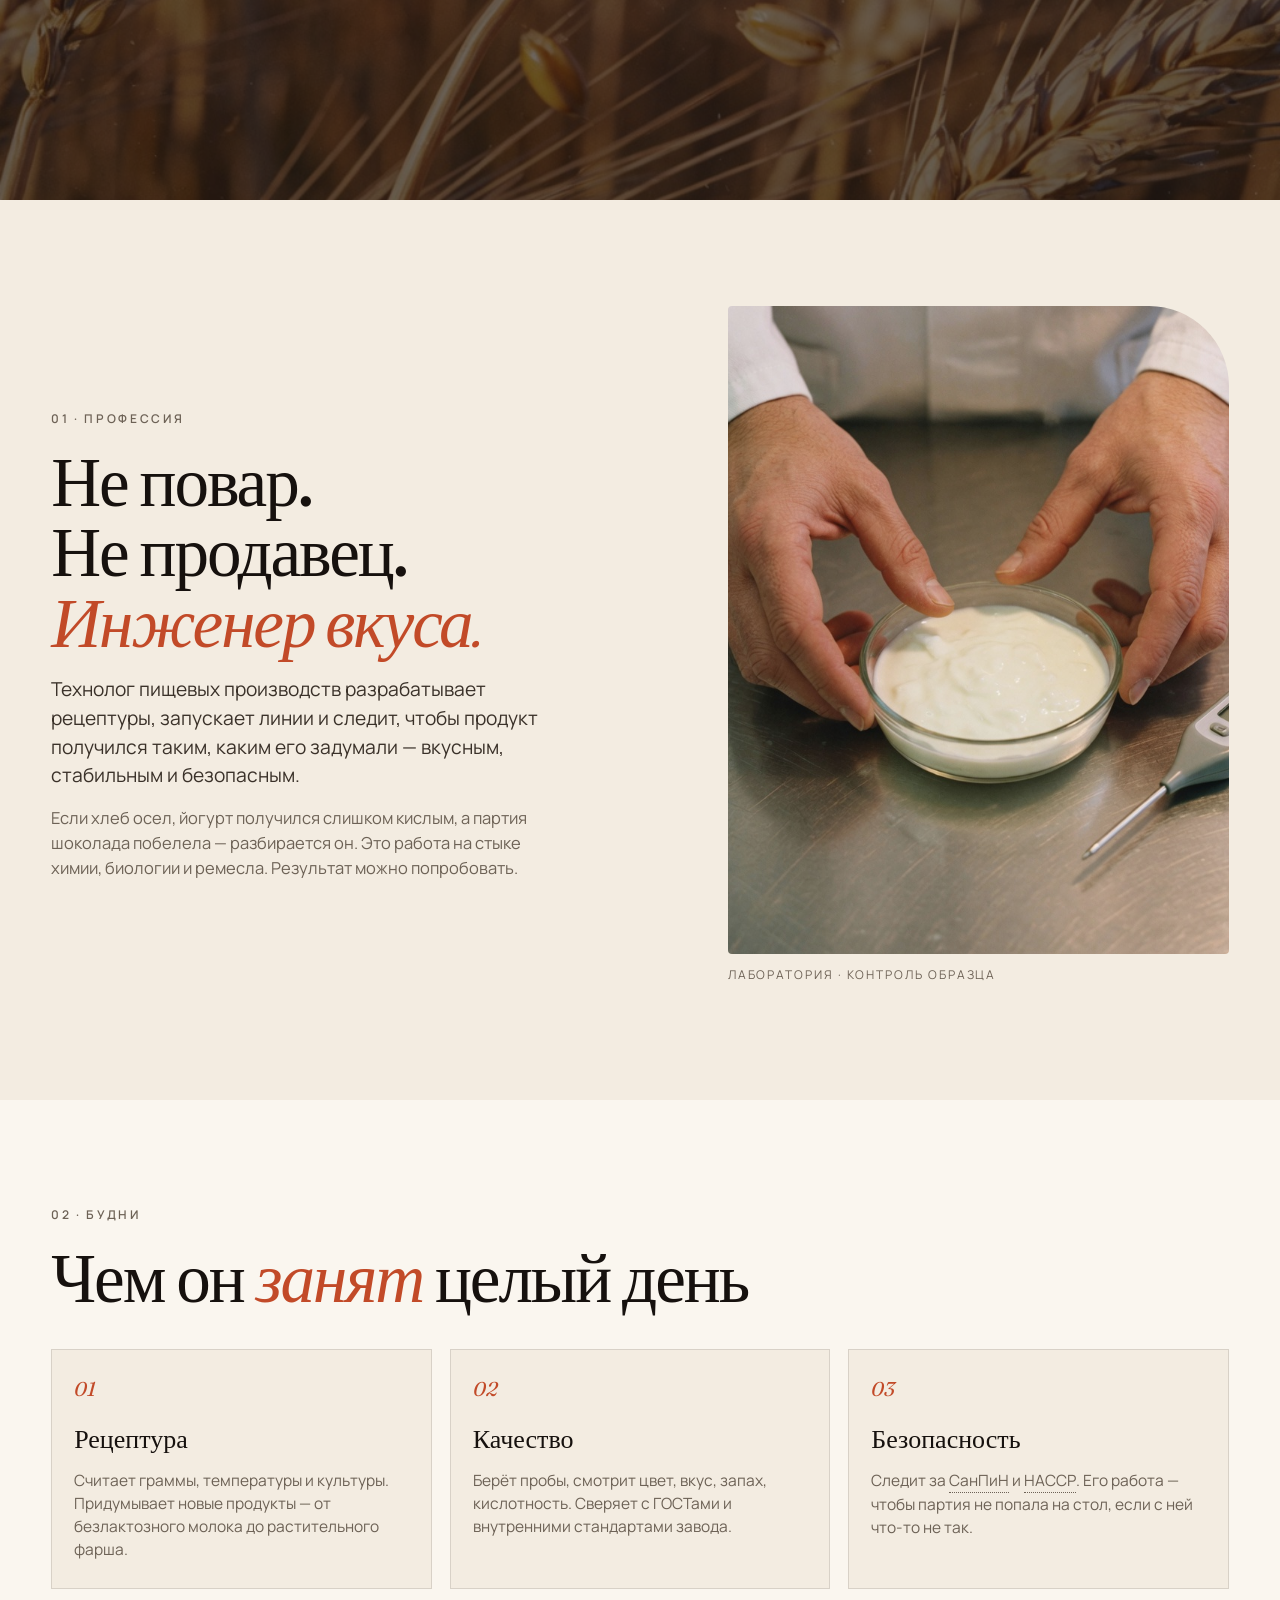
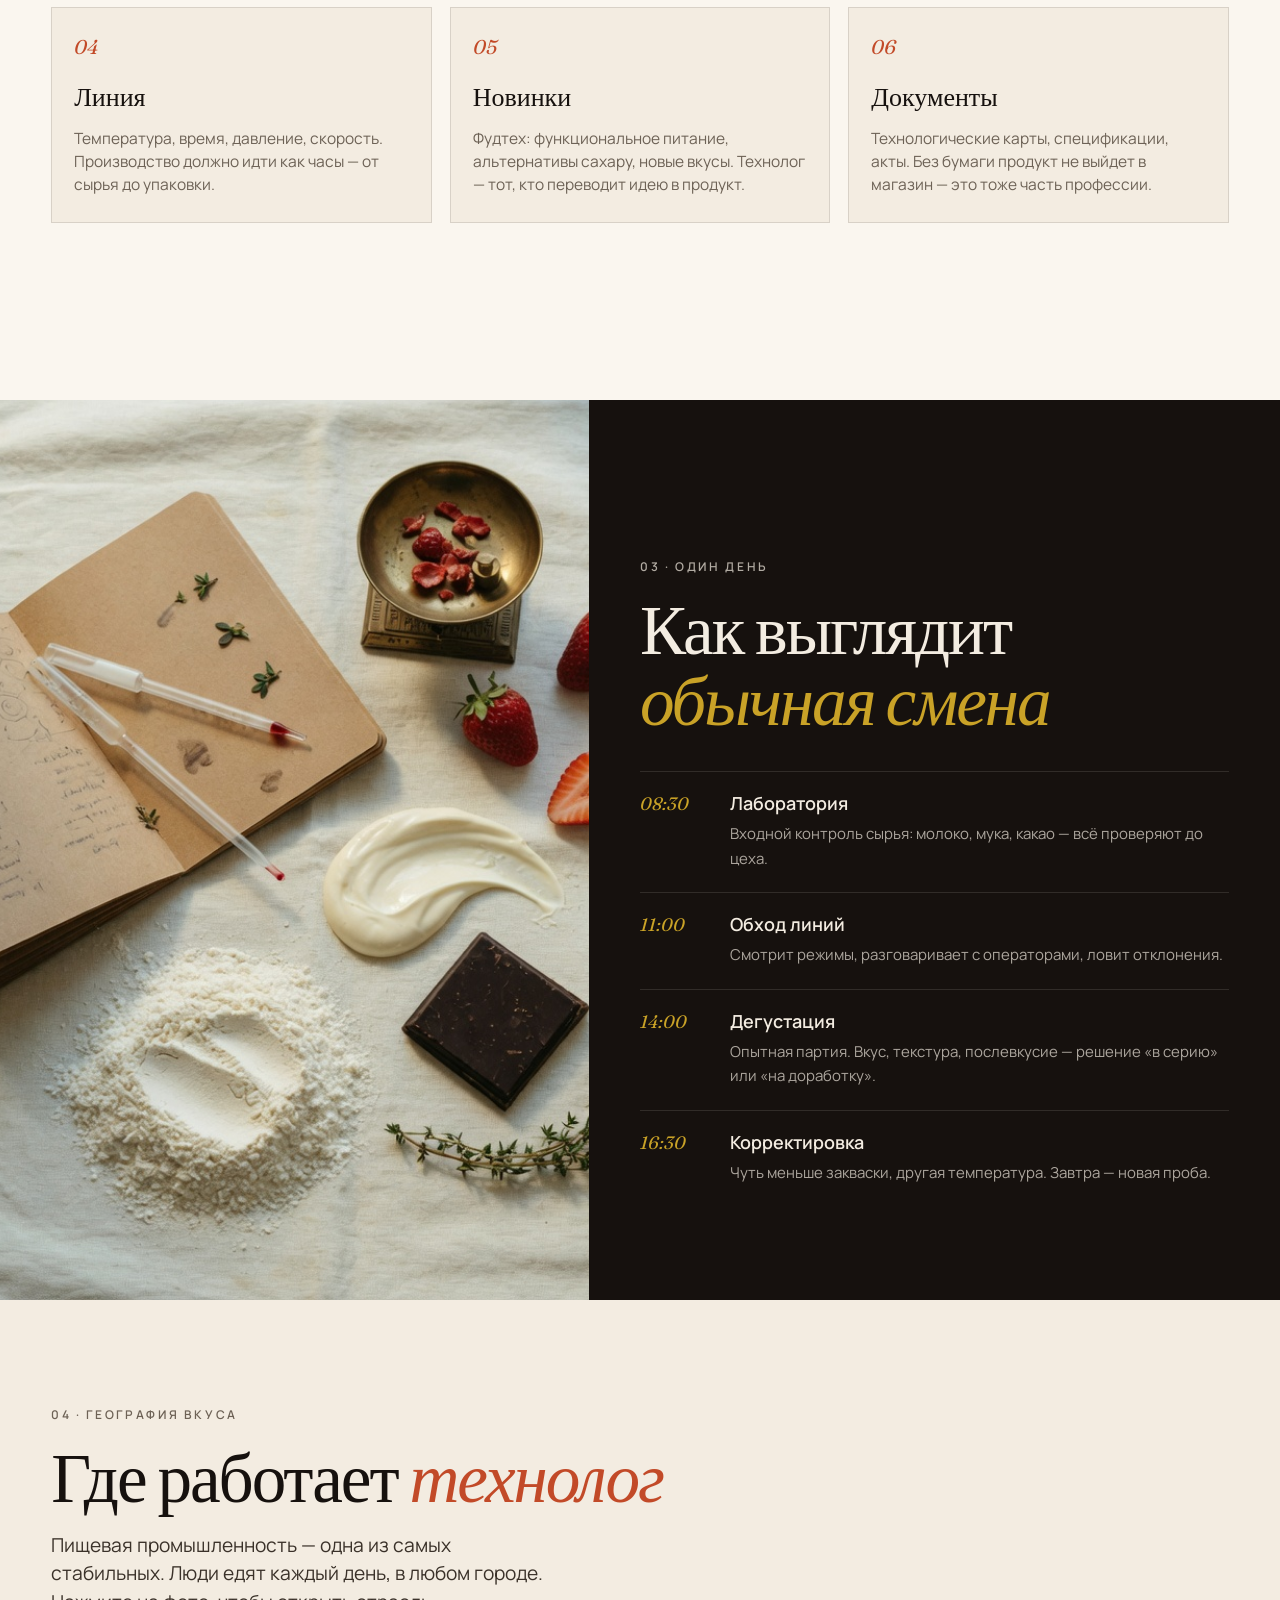
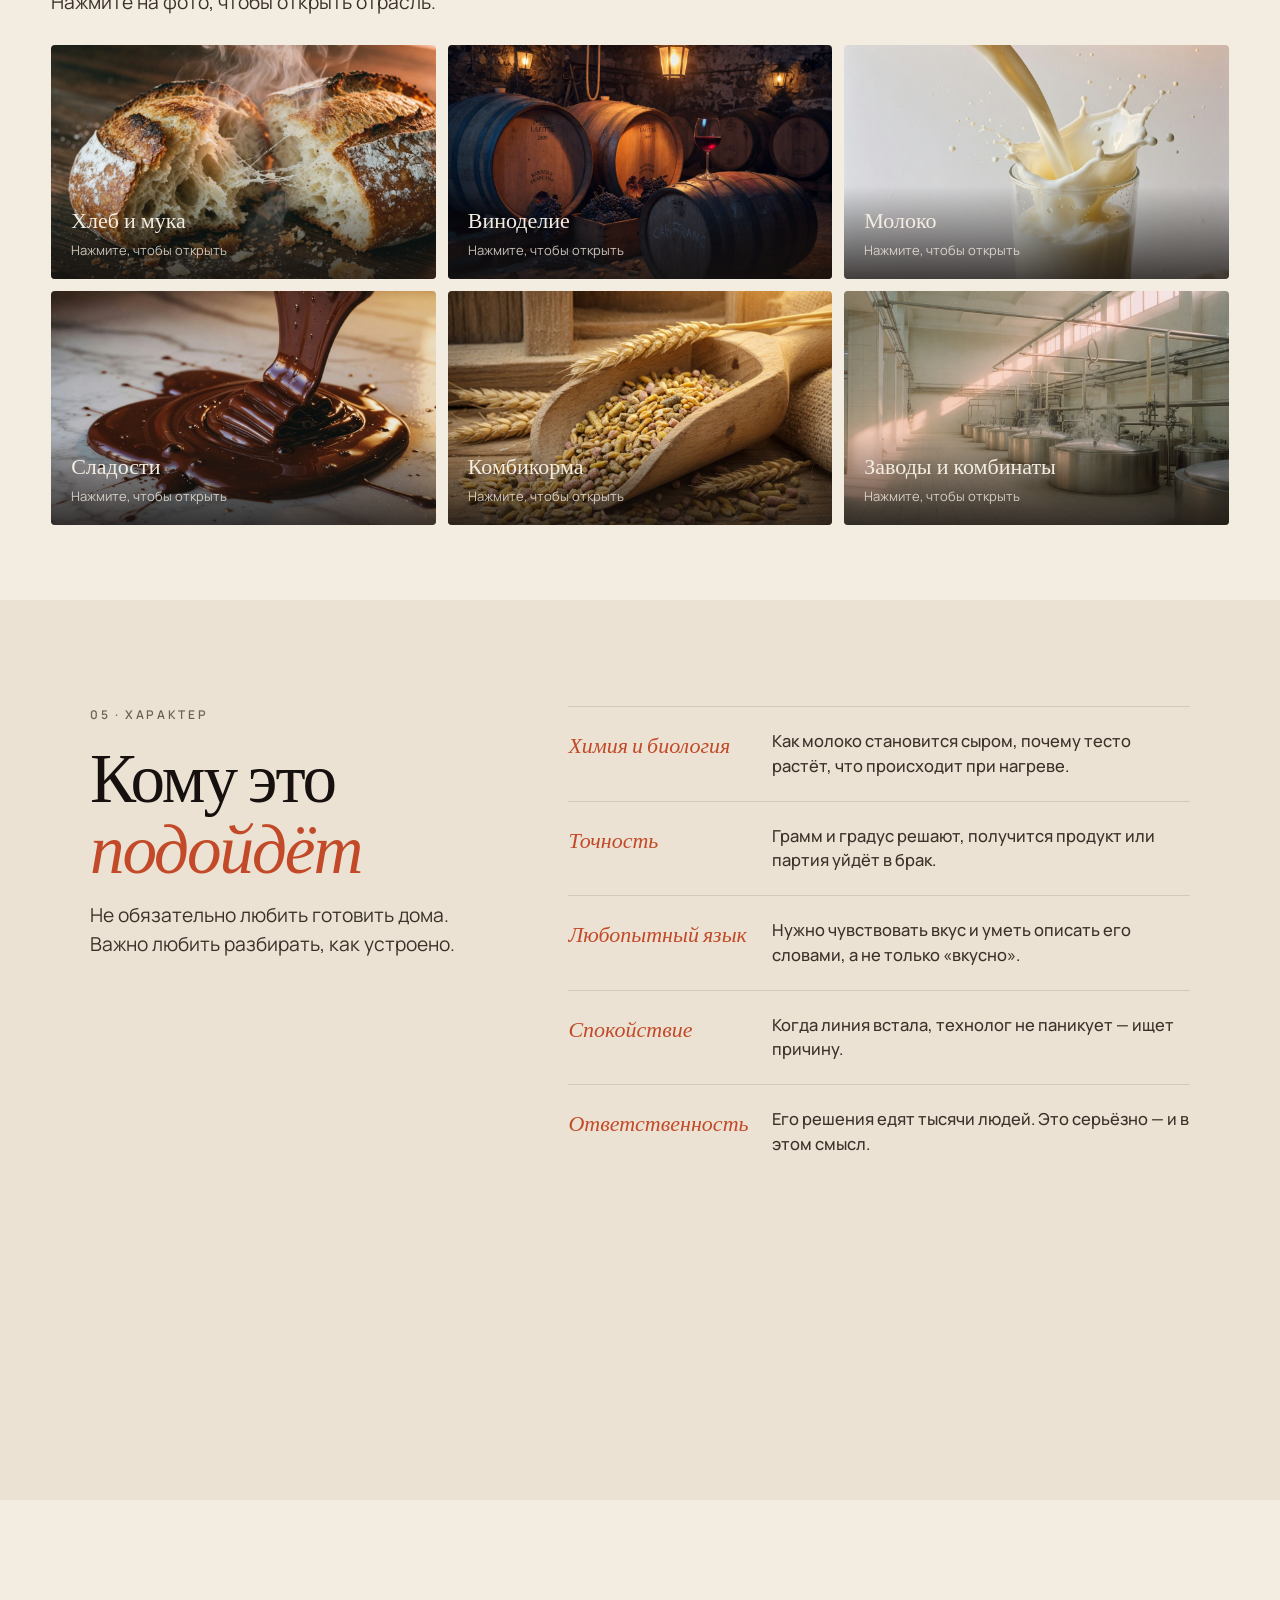
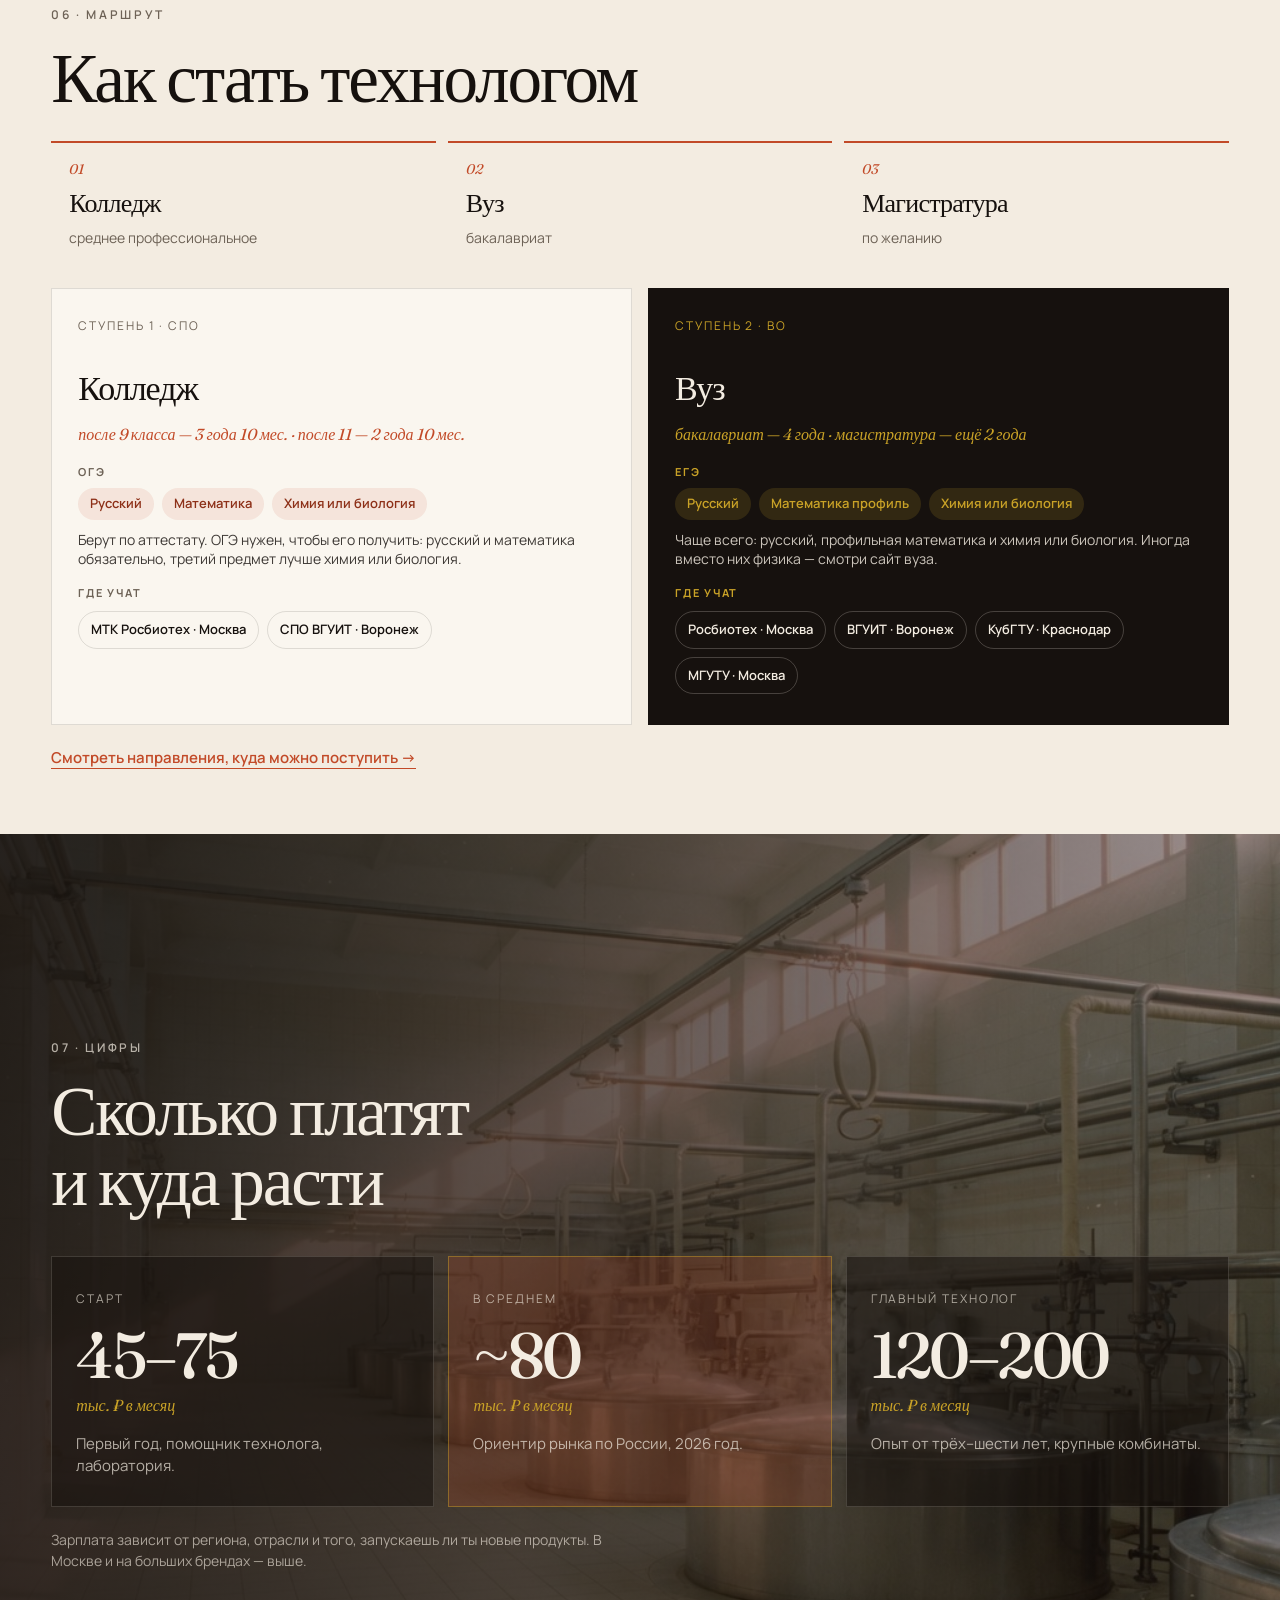
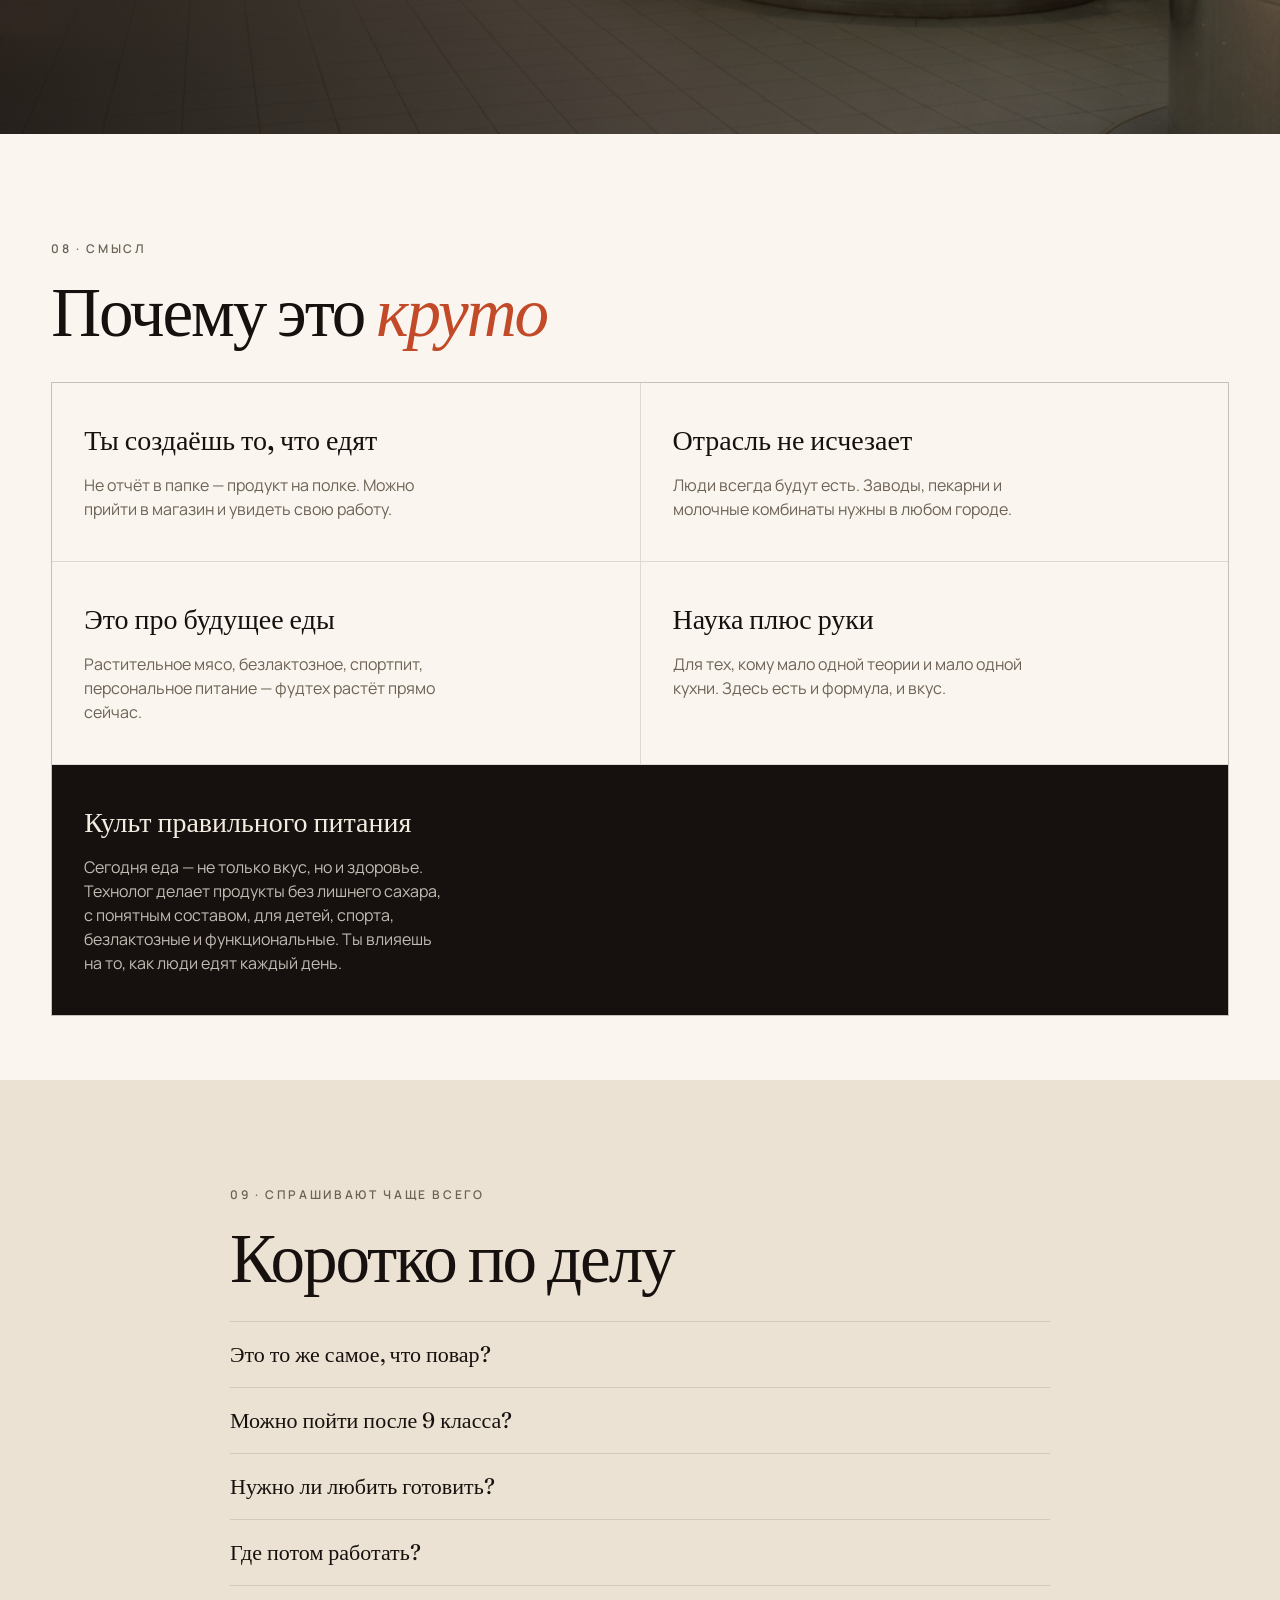
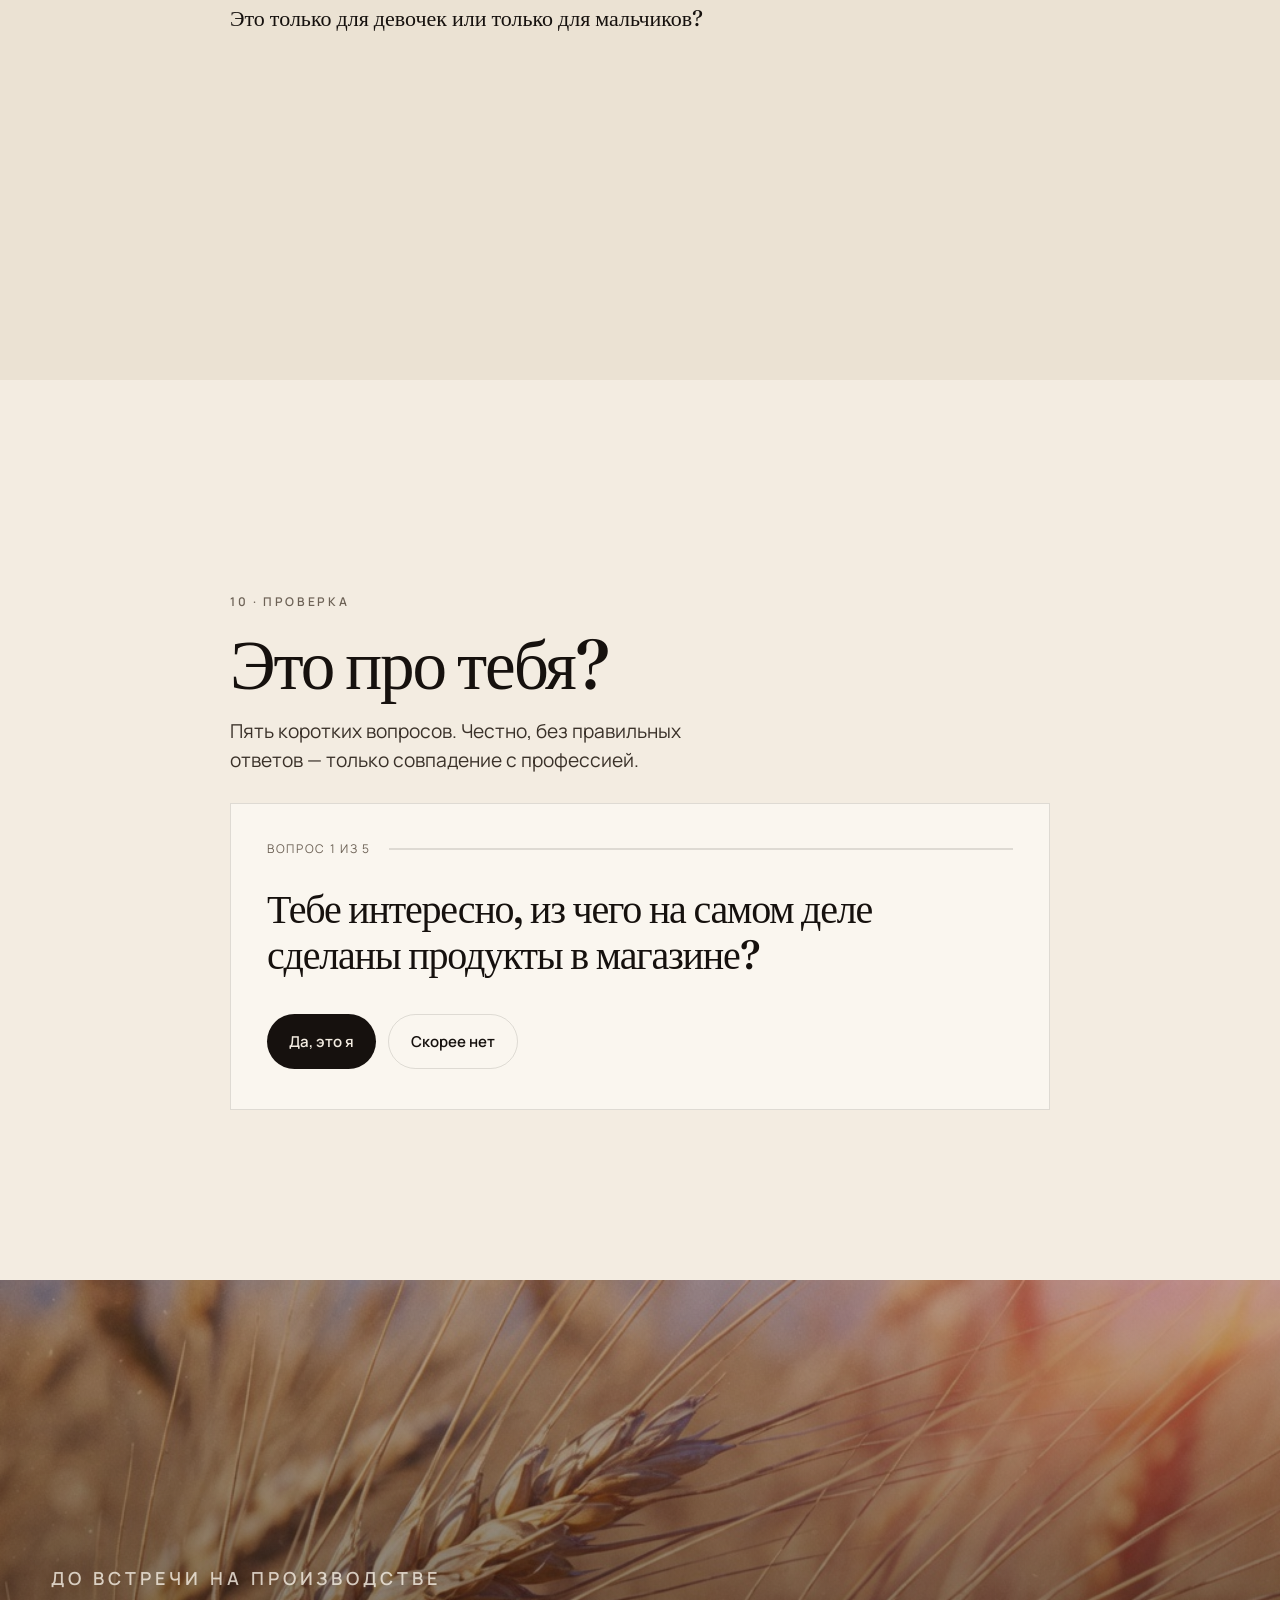
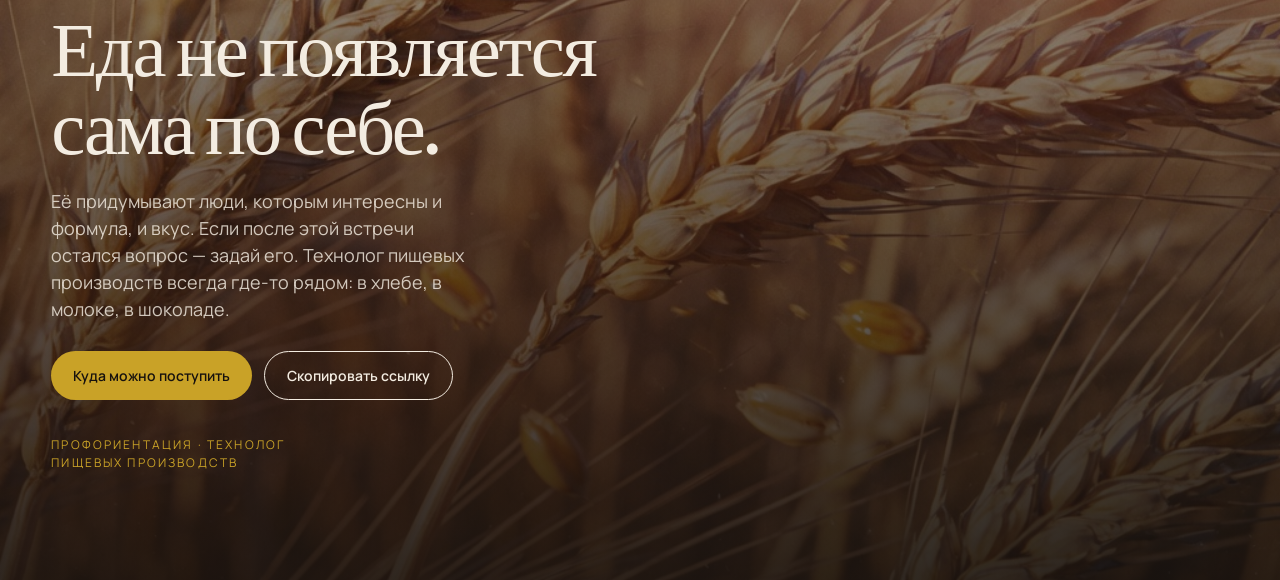
==== commit eaa96ae0: "ОГЭ, ЕГЭ и вузы на слайде учёбы" ====
--- a/index.html
+++ b/index.html
@@ -33,7 +33,7 @@
   <link rel="preconnect" href="https://fonts.googleapis.com" />
   <link rel="preconnect" href="https://fonts.gstatic.com" crossorigin />
   <link href="https://fonts.googleapis.com/css2?family=Fraunces:ital,opsz,wght@0,9..144,300;0,9..144,500;0,9..144,600;1,9..144,300;1,9..144,500&family=Manrope:wght@400;500;600;700&display=swap" rel="stylesheet" />
-  <link rel="stylesheet" href="css/style.css?v=13" />
+  <link rel="stylesheet" href="css/style.css?v=14" />
 </head>
 <body>
   <div class="grain" aria-hidden="true"></div>
@@ -323,7 +323,14 @@
           <p class="path-card__from">Ступень 1 · СПО</p>
           <h3>Колледж</h3>
           <p class="path-card__time">после 9 класса — 3 года 10 мес. · после 11 — 2 года 10 мес.</p>
-          <p>Квалификация — техник-технолог. Практика уже во время учёбы. Высшее можно добрать позже.</p>
+          <p class="exam-label">ОГЭ</p>
+          <ul class="exam-pills">
+            <li>Русский</li>
+            <li>Математика</li>
+            <li>Химия или биология</li>
+          </ul>
+          <p class="exam-note">Берут по аттестату. ОГЭ нужен, чтобы его получить: русский и математика обязательно, третий предмет лучше химия или биология.</p>
+          <p class="exam-label">Где учат</p>
           <div class="edu-links">
             <a href="https://rosbiotech.ru" target="_blank" rel="noopener">МТК Росбиотех · Москва</a>
             <a href="https://www.vsuet.ru" target="_blank" rel="noopener">СПО ВГУИТ · Воронеж</a>
@@ -333,11 +340,19 @@
           <p class="path-card__from">Ступень 2 · ВО</p>
           <h3>Вуз</h3>
           <p class="path-card__time">бакалавриат — 4 года · магистратура — ещё 2 года</p>
-          <p>Глубже химия и инженерия. Бакалавриат — путь к технологу, магистратура — наука и разработка.</p>
+          <p class="exam-label">ЕГЭ</p>
+          <ul class="exam-pills">
+            <li>Русский</li>
+            <li>Математика профиль</li>
+            <li>Химия или биология</li>
+          </ul>
+          <p class="exam-note">Чаще всего: русский, профильная математика и химия или биология. Иногда вместо них физика — смотри сайт вуза.</p>
+          <p class="exam-label">Где учат</p>
           <div class="edu-links">
             <a href="https://rosbiotech.ru" target="_blank" rel="noopener">Росбиотех · Москва</a>
             <a href="https://www.vsuet.ru" target="_blank" rel="noopener">ВГУИТ · Воронеж</a>
             <a href="https://www.kubstu.ru" target="_blank" rel="noopener">КубГТУ · Краснодар</a>
+            <a href="https://mgutm.ru" target="_blank" rel="noopener">МГУТУ · Москва</a>
           </div>
         </article>
       </div>
@@ -500,7 +515,7 @@
   <div class="tip" id="tip" hidden></div>
   <div class="toast" id="toast" hidden></div>
 
-  <script src="js/app.js?v=13"></script>
+  <script src="js/app.js?v=14"></script>
   <script>
     (function () {
       function hideBoot() {
--- a/css/style.css
+++ b/css/style.css
@@ -860,11 +860,52 @@
   border-bottom: 1px solid currentColor;
 }
 
+.exam-label {
+  margin-top: 16px;
+  font-size: 11px;
+  letter-spacing: 0.16em;
+  text-transform: uppercase;
+  font-weight: 700;
+  color: var(--muted);
+}
+
+.path-card--accent .exam-label {
+  color: var(--honey);
+}
+
+.exam-pills {
+  list-style: none;
+  display: flex;
+  flex-wrap: wrap;
+  gap: 8px;
+  margin: 8px 0 10px;
+}
+
+.exam-pills li {
+  padding: 6px 12px;
+  border-radius: 999px;
+  background: rgba(194, 74, 40, 0.1);
+  color: var(--terracotta-deep);
+  font-size: 13px;
+  font-weight: 600;
+}
+
+.path-card--accent .exam-pills li {
+  background: rgba(201, 162, 39, 0.16);
+  color: var(--honey);
+}
+
+.exam-note {
+  font-size: 14px;
+  line-height: 1.4;
+  opacity: 0.82;
+}
+
 .edu-links {
   display: flex;
   flex-wrap: wrap;
   gap: 8px;
-  margin-top: 18px;
+  margin-top: 10px;
 }
 
 .edu-links a {
@@ -1300,6 +1341,14 @@
 
   .stages strong {
     font-size: 20px;
+  }
+
+  .exam-note {
+    font-size: 13px;
+  }
+
+  .path-card {
+    padding: 18px 20px 20px;
   }
 
   .quiz-q {
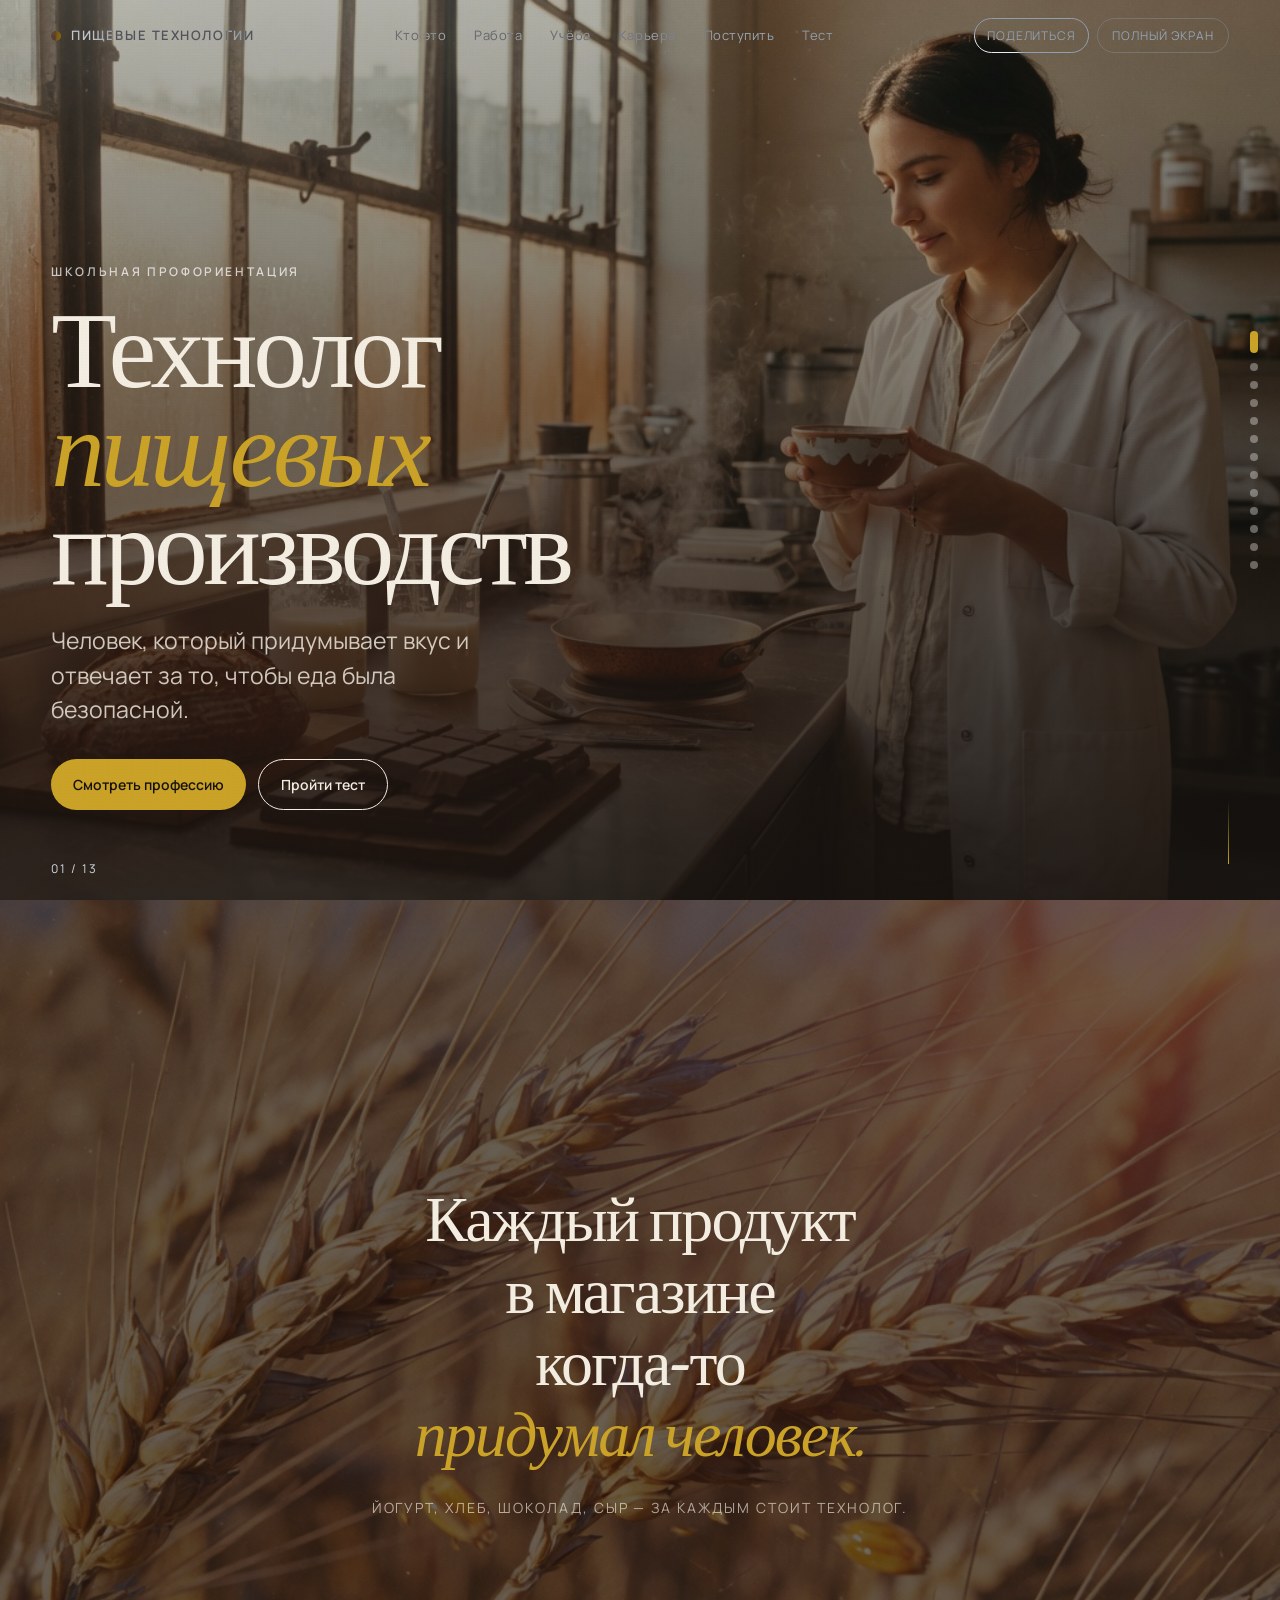
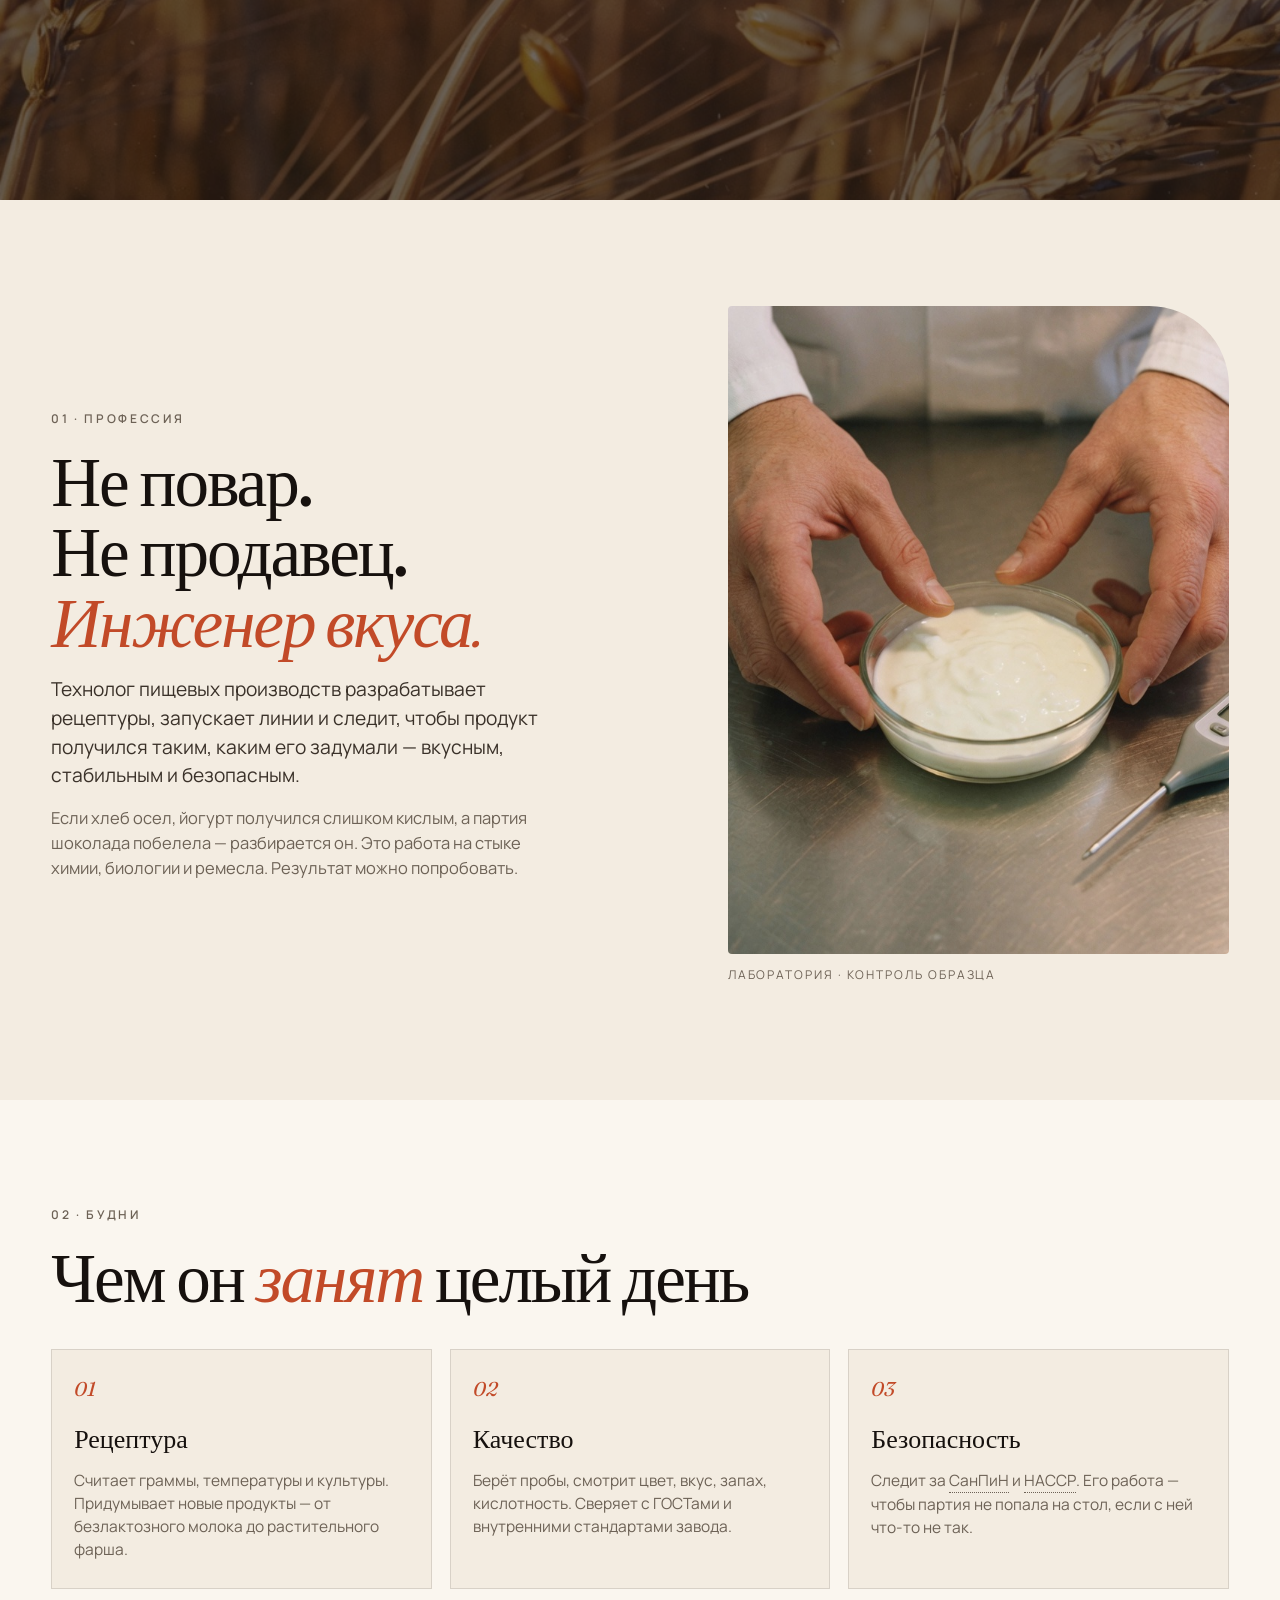
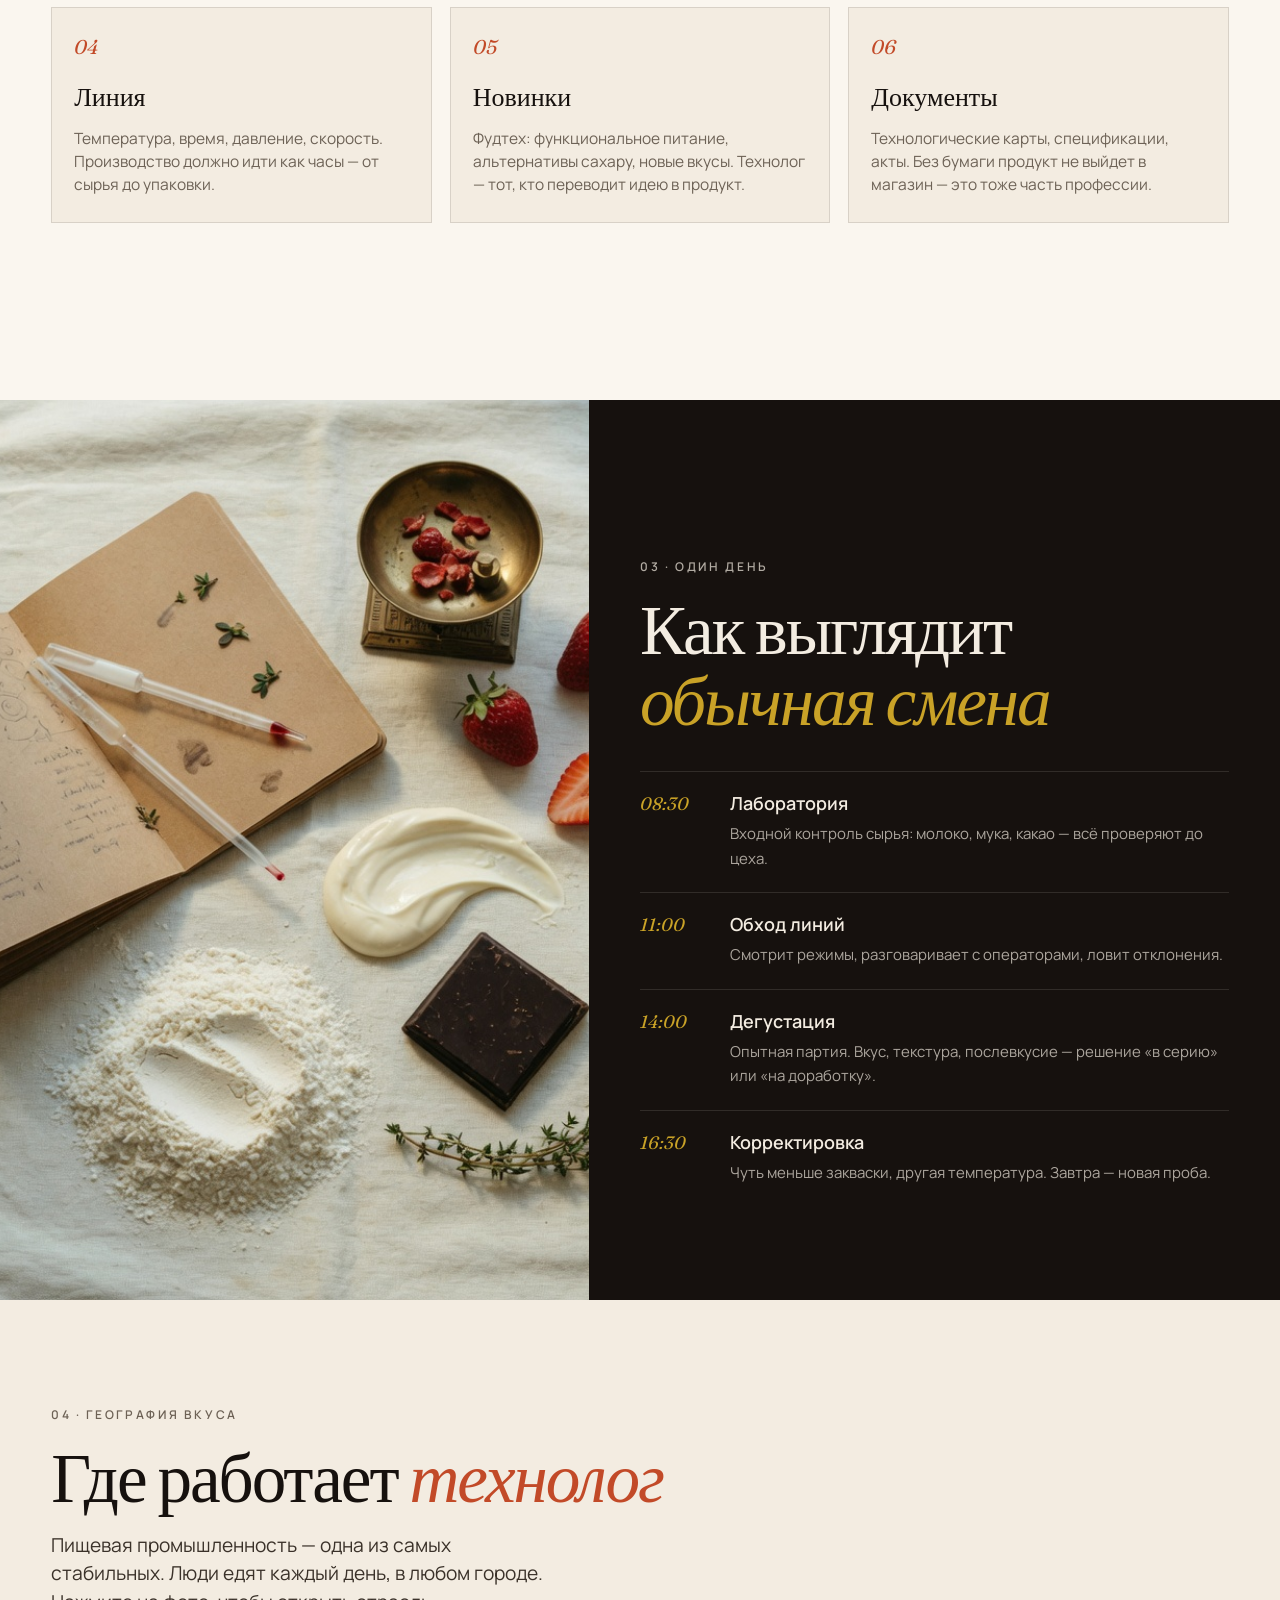
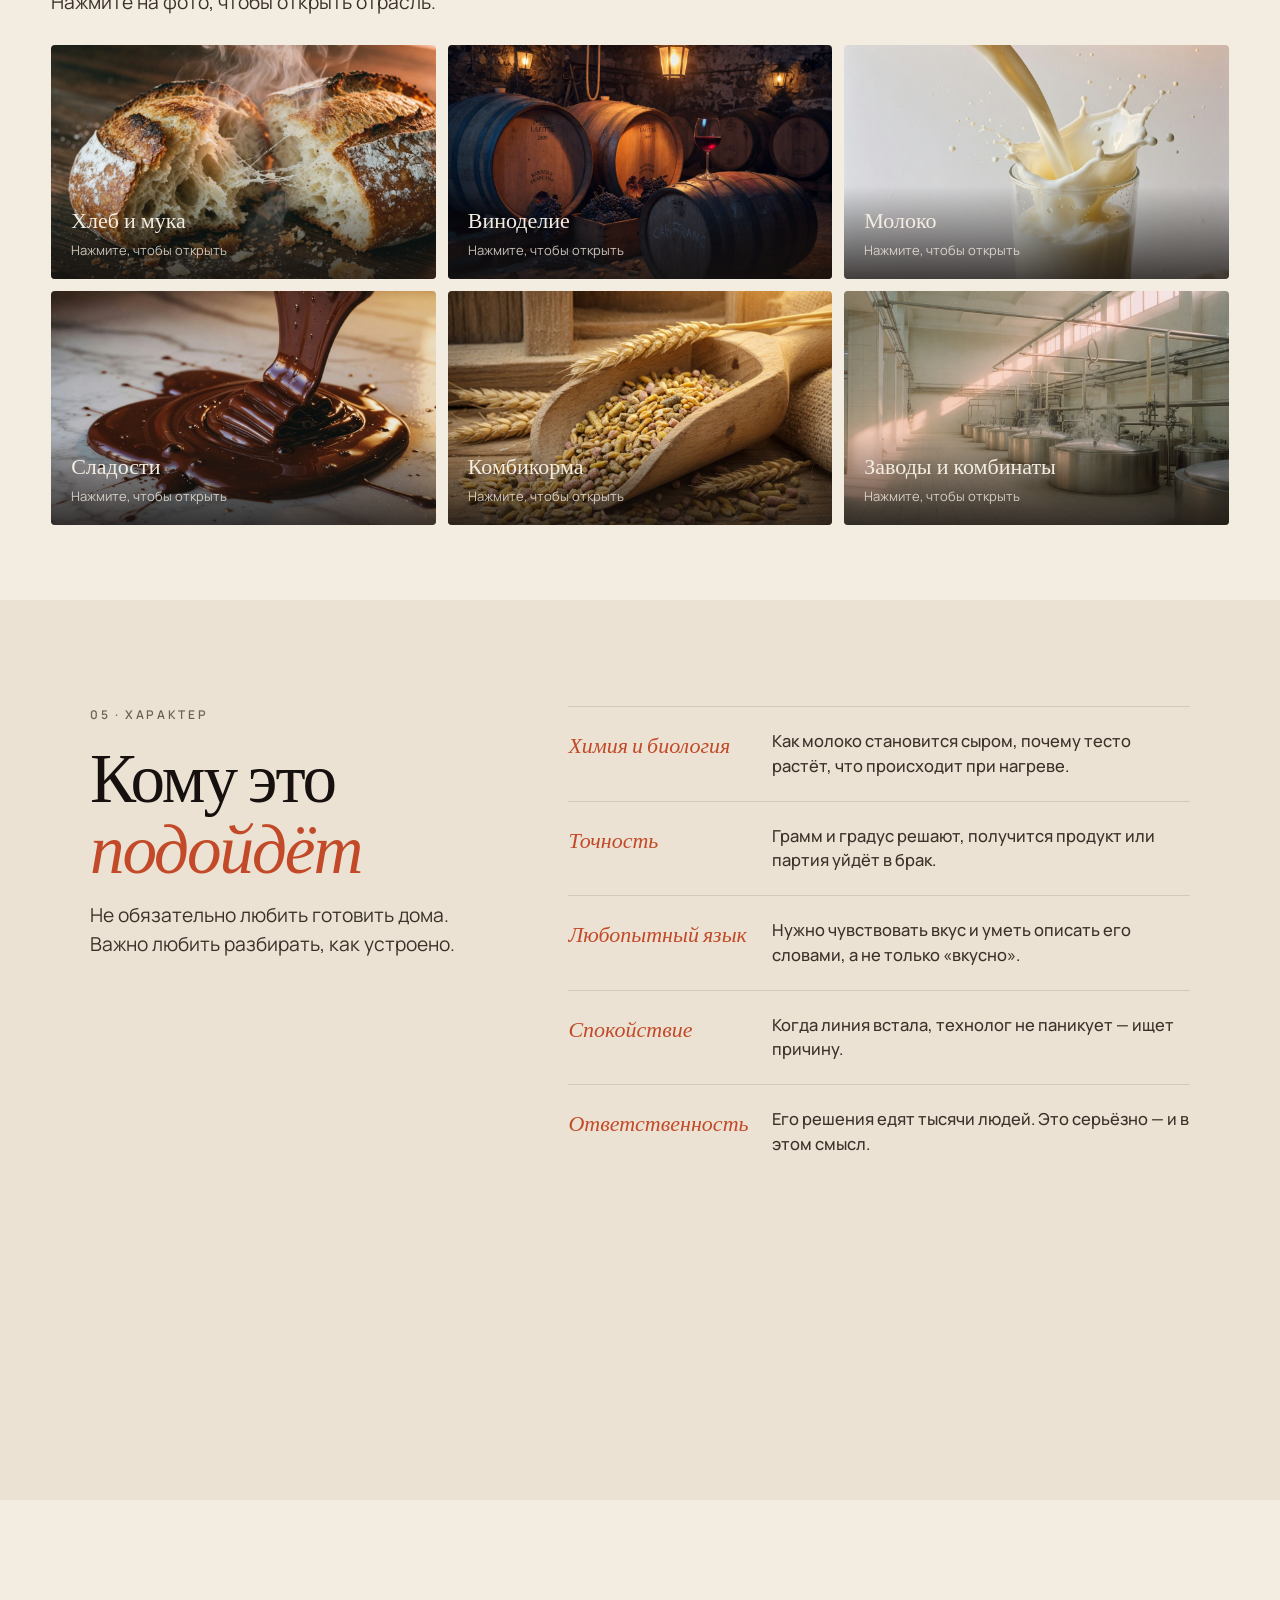
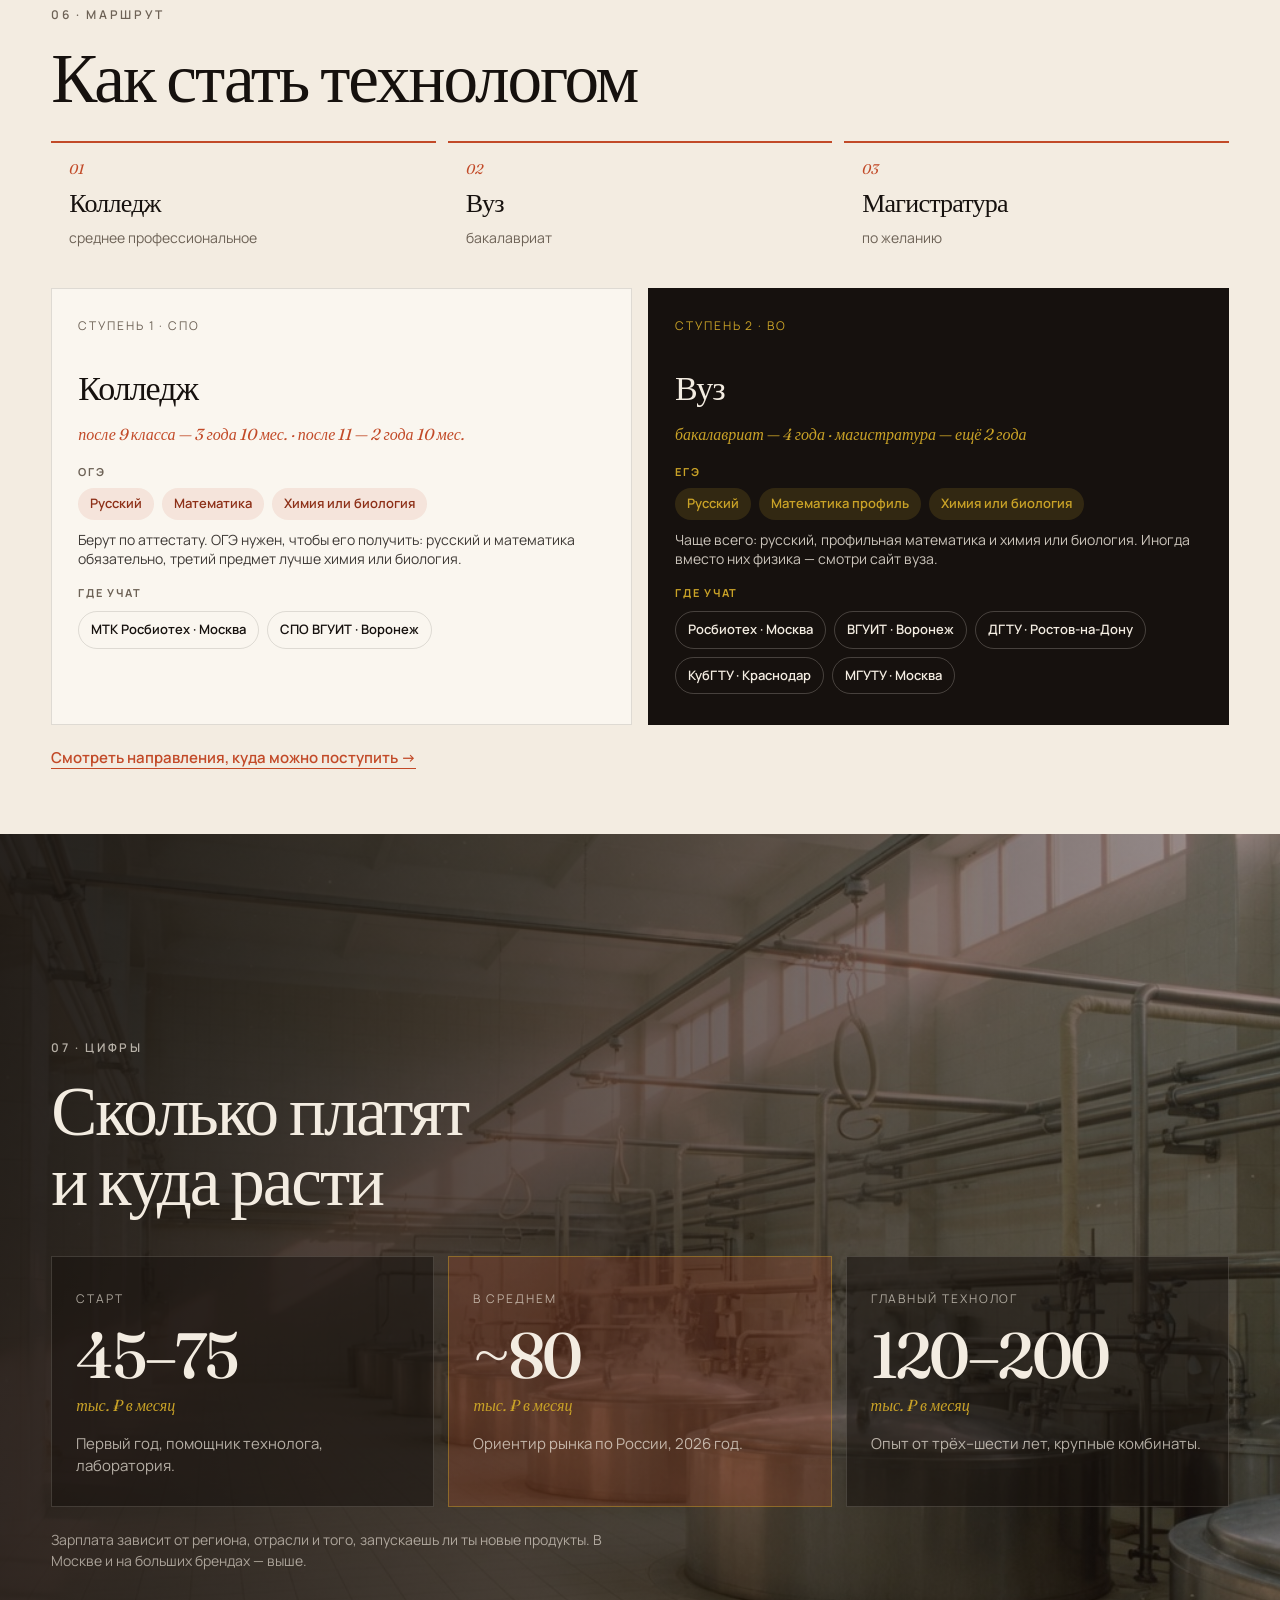
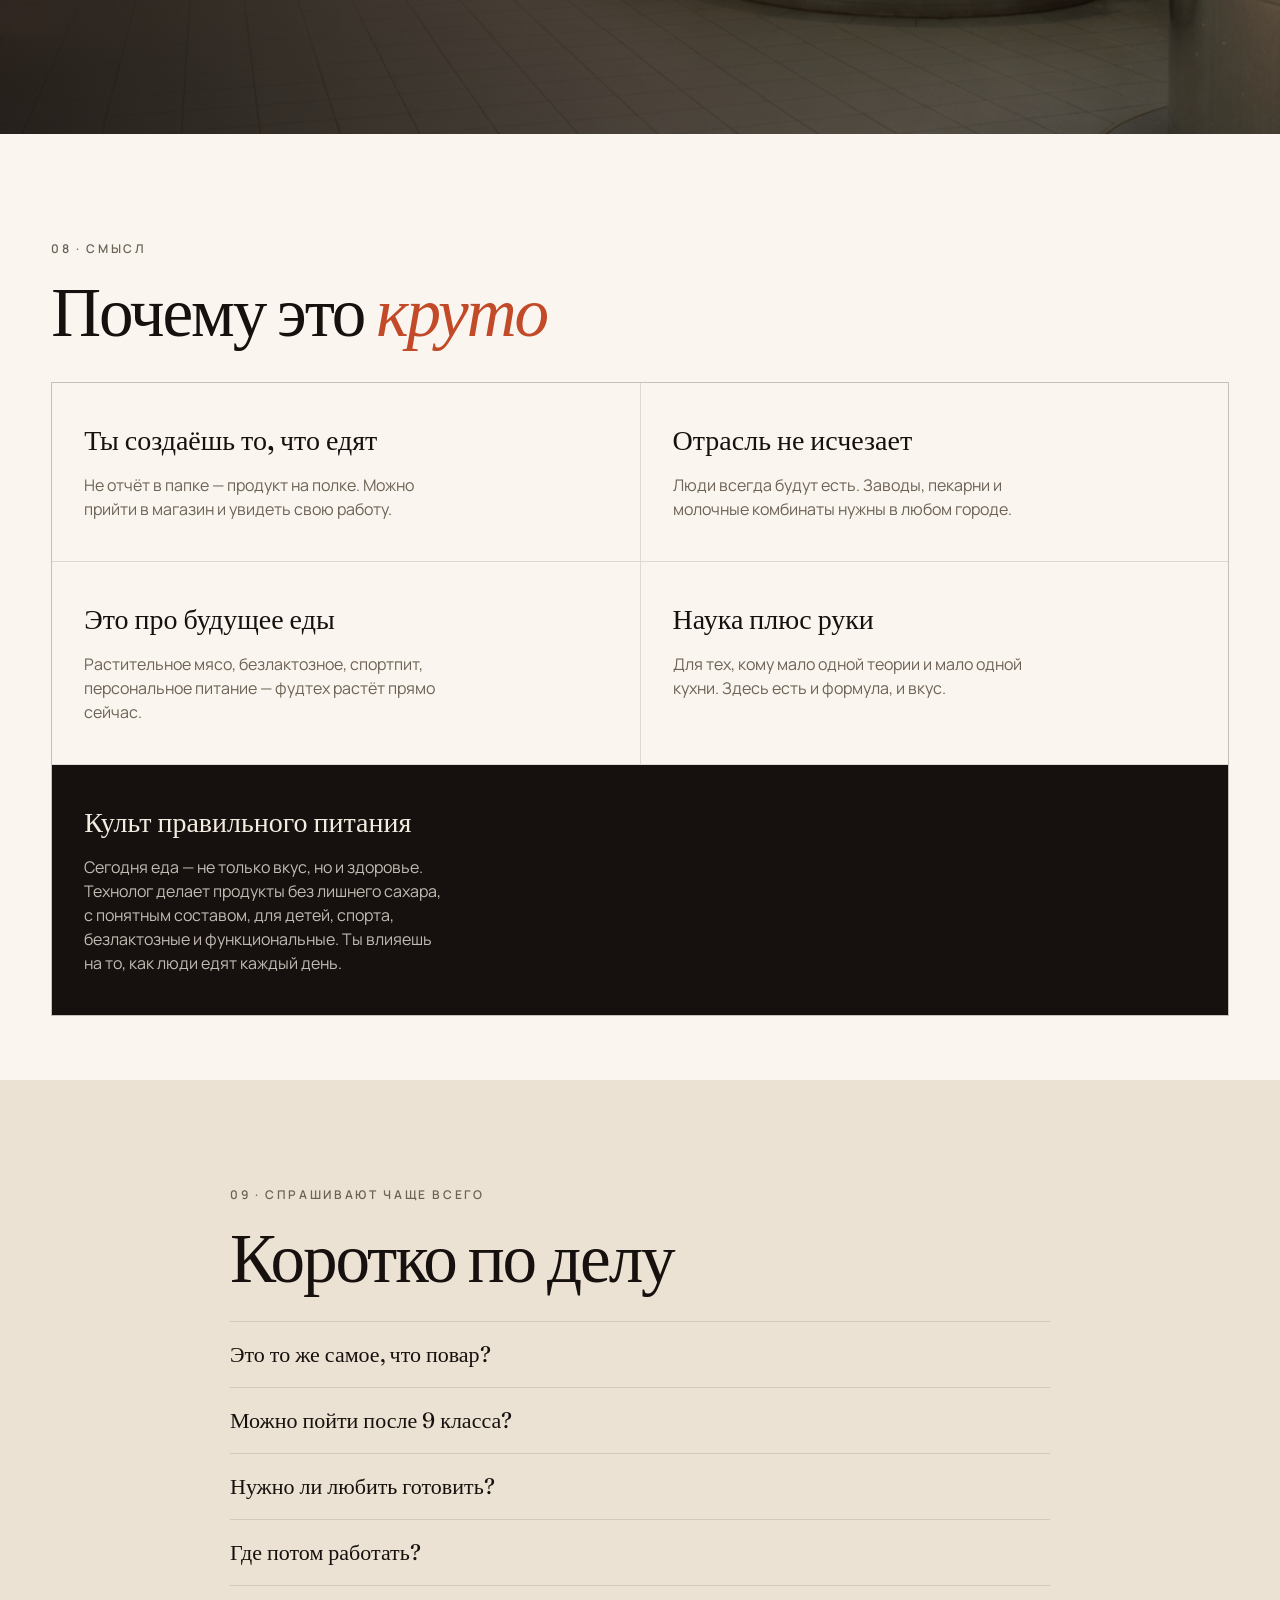
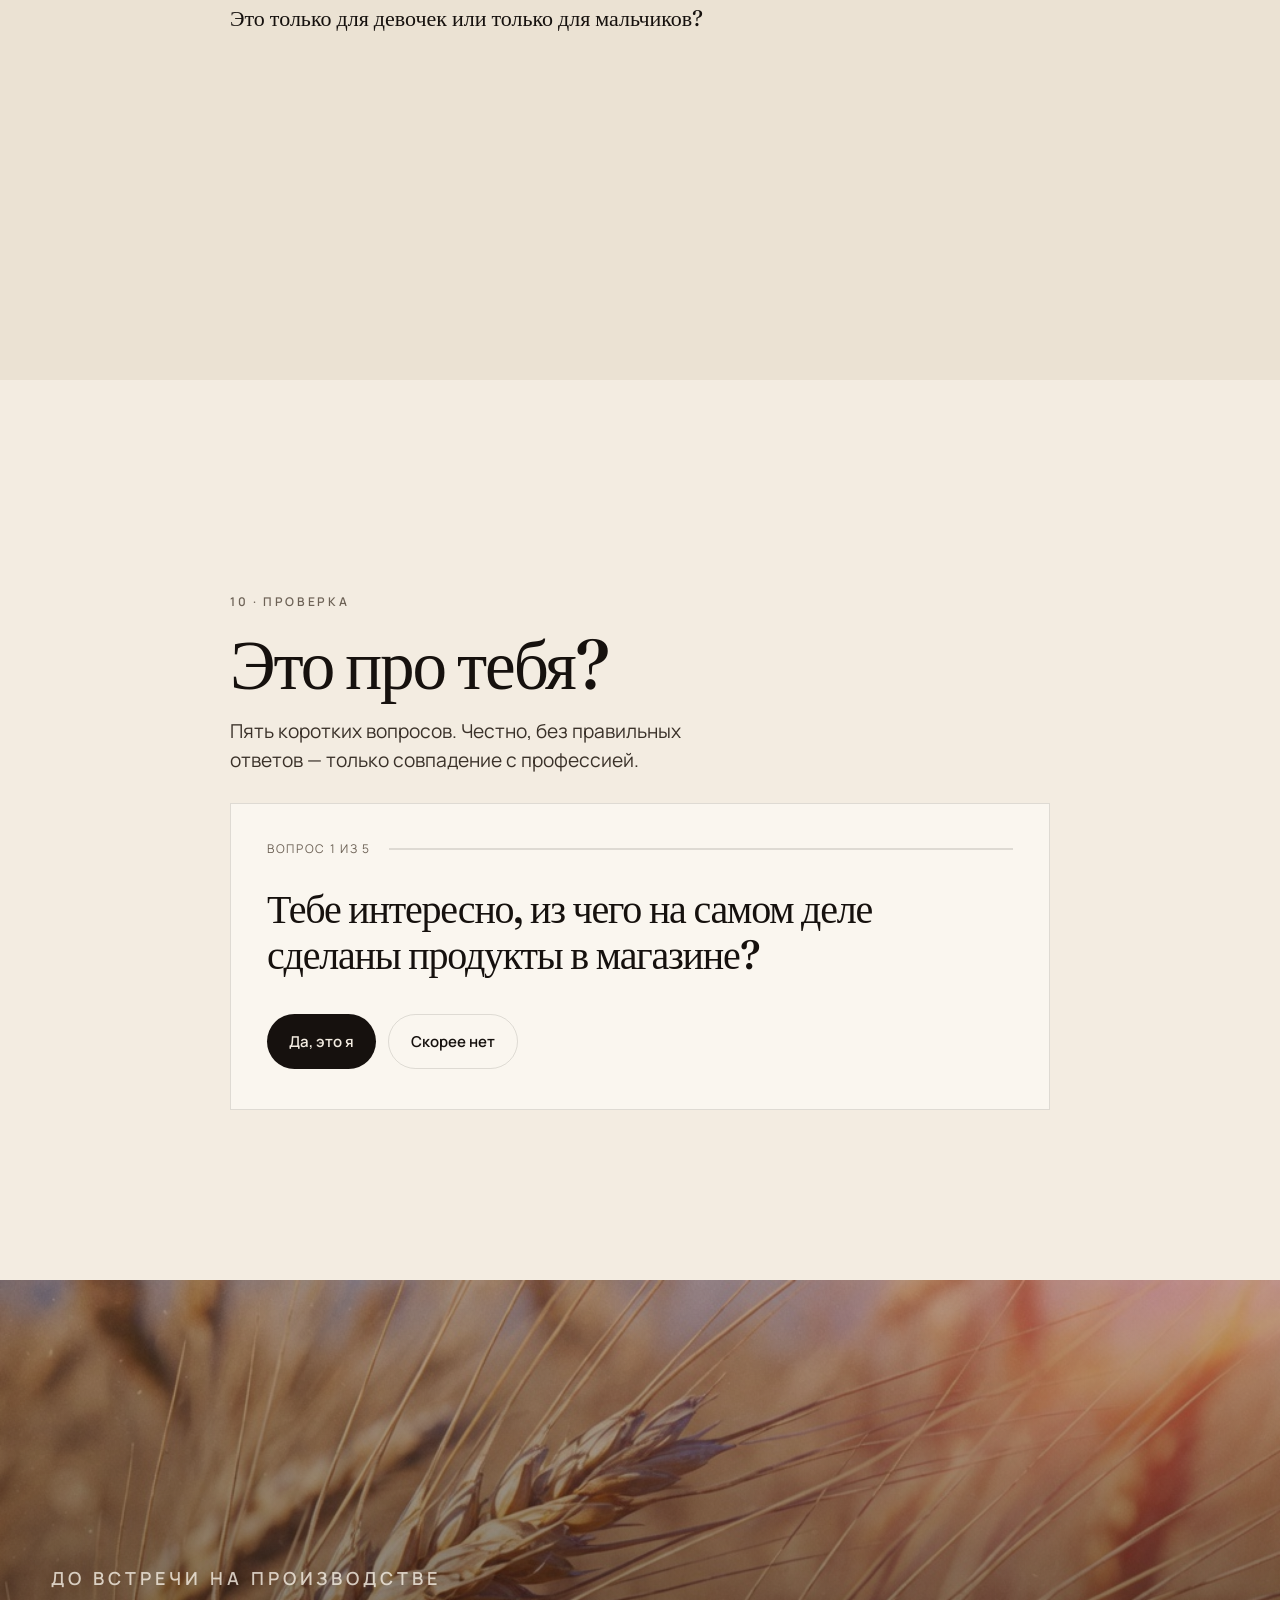
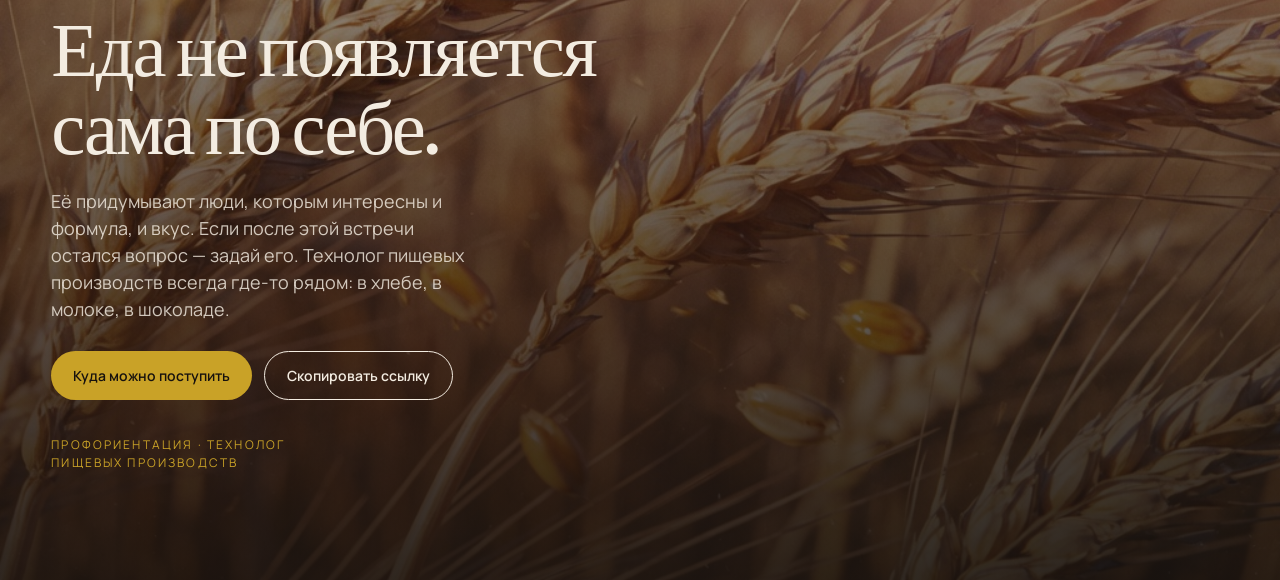
==== commit 3288cea1: "Добавить ДГТУ и поправить устойчивость скриптов" ====
--- a/index.html
+++ b/index.html
@@ -33,7 +33,7 @@
   <link rel="preconnect" href="https://fonts.googleapis.com" />
   <link rel="preconnect" href="https://fonts.gstatic.com" crossorigin />
   <link href="https://fonts.googleapis.com/css2?family=Fraunces:ital,opsz,wght@0,9..144,300;0,9..144,500;0,9..144,600;1,9..144,300;1,9..144,500&family=Manrope:wght@400;500;600;700&display=swap" rel="stylesheet" />
-  <link rel="stylesheet" href="css/style.css?v=14" />
+  <link rel="stylesheet" href="css/style.css?v=15" />
 </head>
 <body>
   <div class="grain" aria-hidden="true"></div>
@@ -351,6 +351,7 @@
           <div class="edu-links">
             <a href="https://rosbiotech.ru" target="_blank" rel="noopener">Росбиотех · Москва</a>
             <a href="https://www.vsuet.ru" target="_blank" rel="noopener">ВГУИТ · Воронеж</a>
+            <a href="https://donstu.ru" target="_blank" rel="noopener">ДГТУ · Ростов-на-Дону</a>
             <a href="https://www.kubstu.ru" target="_blank" rel="noopener">КубГТУ · Краснодар</a>
             <a href="https://mgutm.ru" target="_blank" rel="noopener">МГУТУ · Москва</a>
           </div>
@@ -473,6 +474,7 @@
             <div class="schools__row">
               <a href="https://rosbiotech.ru" target="_blank" rel="noopener">Росбиотех<span>Москва · вуз и колледж</span></a>
               <a href="https://www.vsuet.ru" target="_blank" rel="noopener">ВГУИТ<span>Воронеж · вуз и СПО</span></a>
+              <a href="https://donstu.ru" target="_blank" rel="noopener">ДГТУ<span>Ростов-на-Дону · вуз</span></a>
               <a href="https://www.kubstu.ru" target="_blank" rel="noopener">КубГТУ<span>Краснодар · вуз</span></a>
               <a href="https://mgutm.ru" target="_blank" rel="noopener">МГУТУ<span>Москва · вуз</span></a>
             </div>
@@ -515,7 +517,7 @@
   <div class="tip" id="tip" hidden></div>
   <div class="toast" id="toast" hidden></div>
 
-  <script src="js/app.js?v=14"></script>
+  <script src="js/app.js?v=15"></script>
   <script>
     (function () {
       function hideBoot() {
--- a/css/style.css
+++ b/css/style.css
@@ -949,7 +949,7 @@
 
 .schools__row {
   display: grid;
-  grid-template-columns: 1fr 1fr;
+  grid-template-columns: repeat(auto-fit, minmax(160px, 1fr));
   gap: 10px;
 }
 
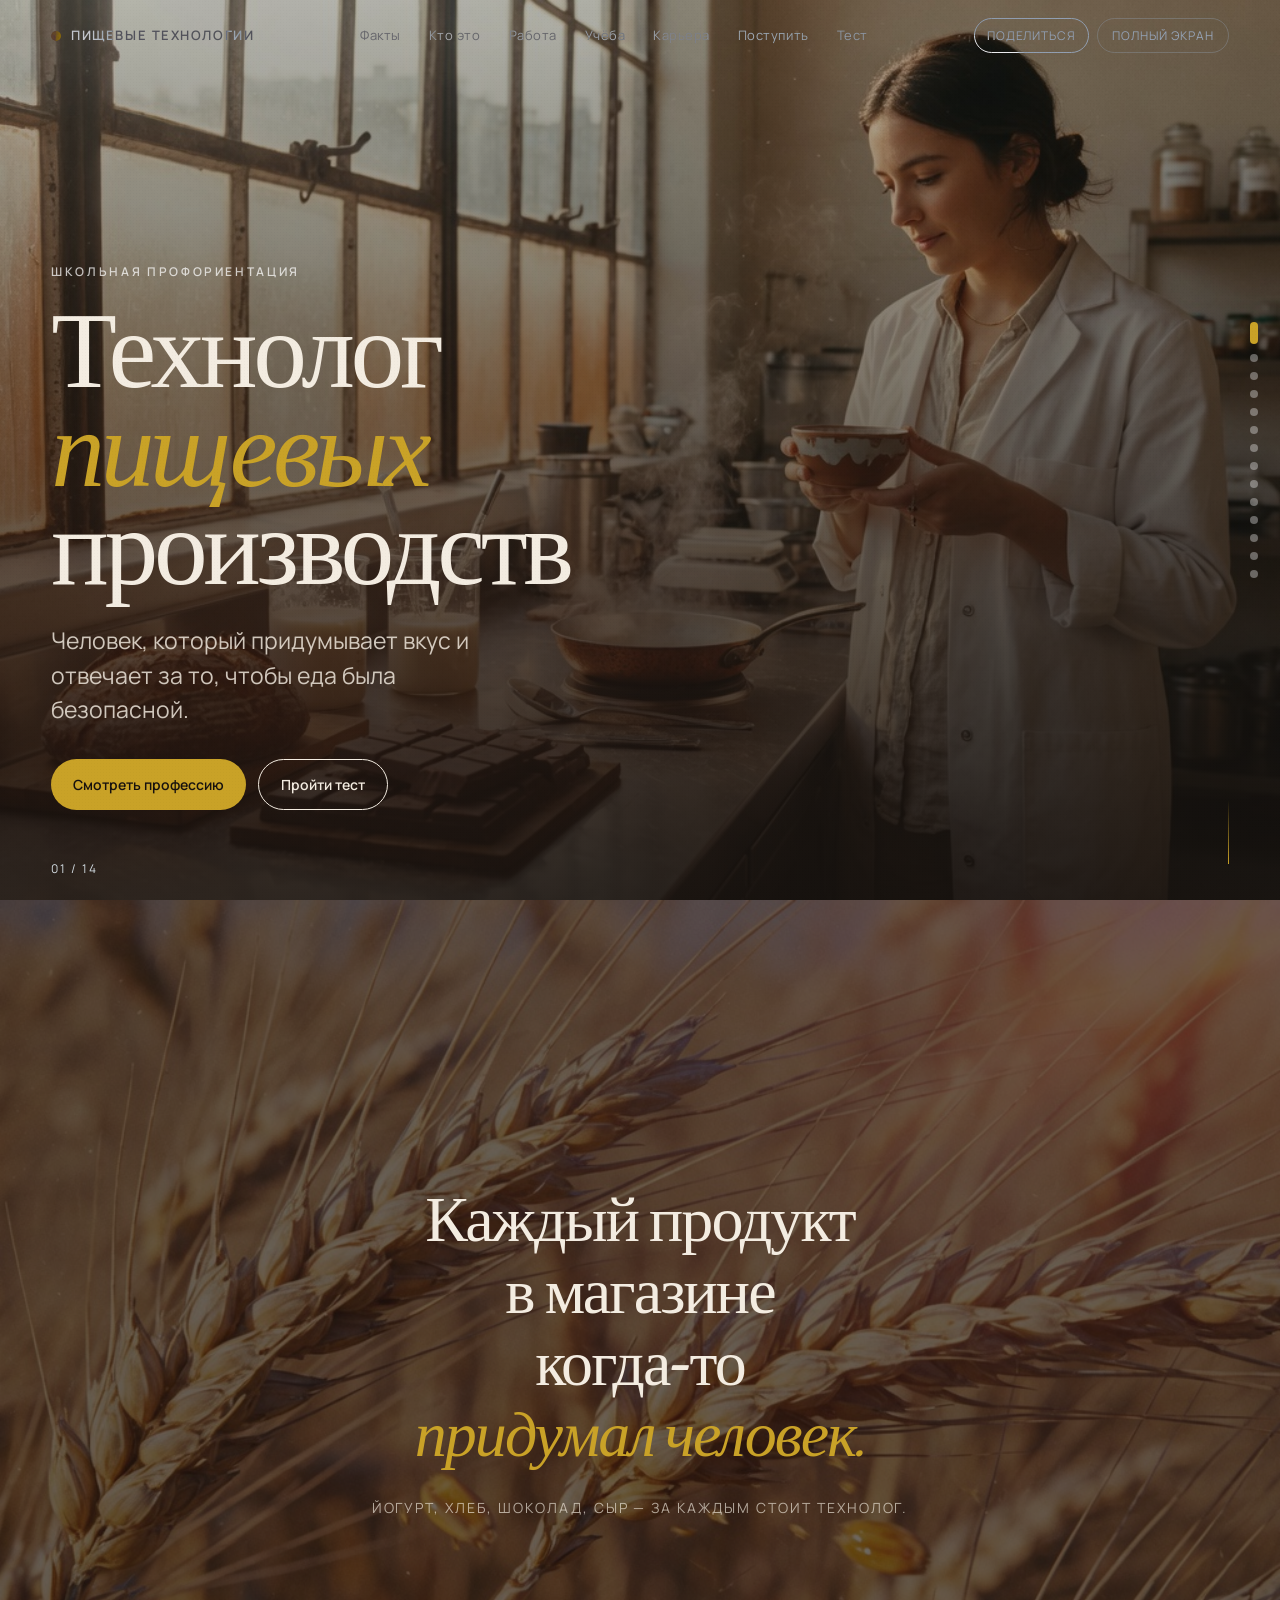
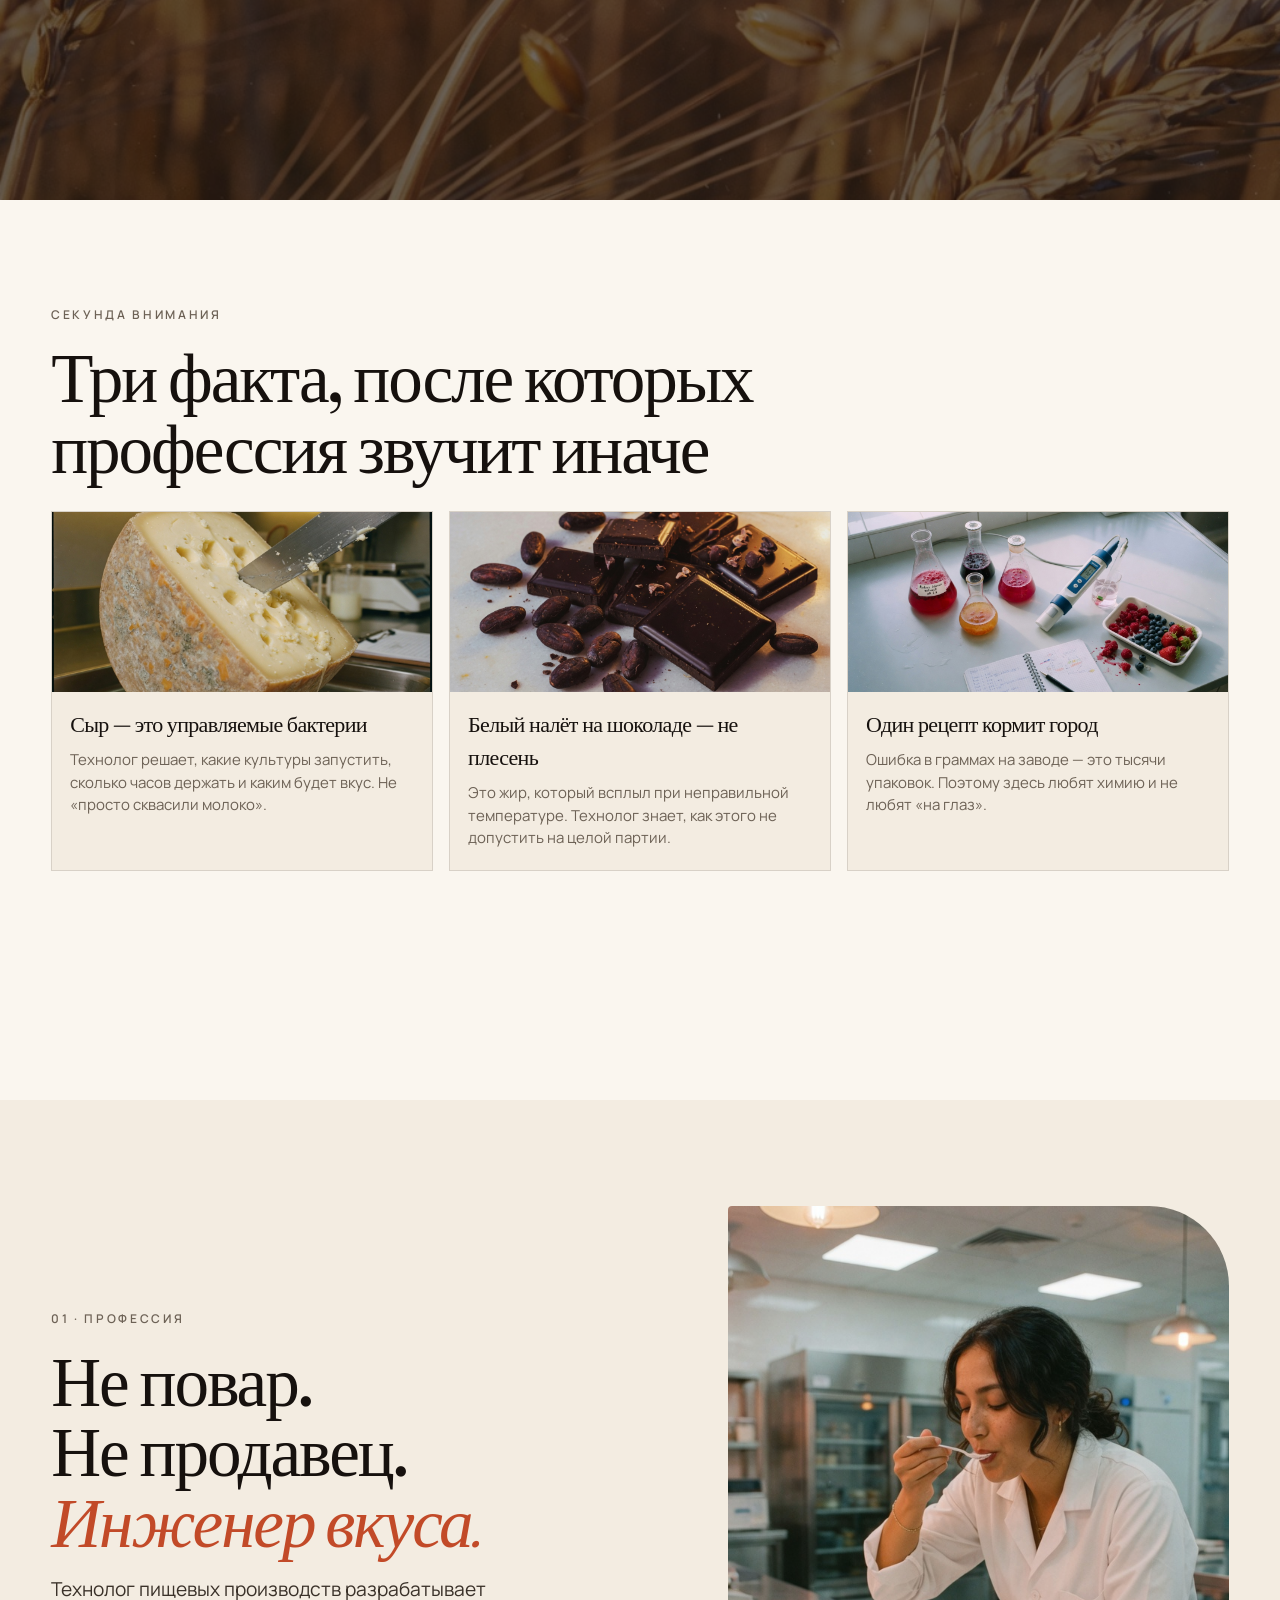
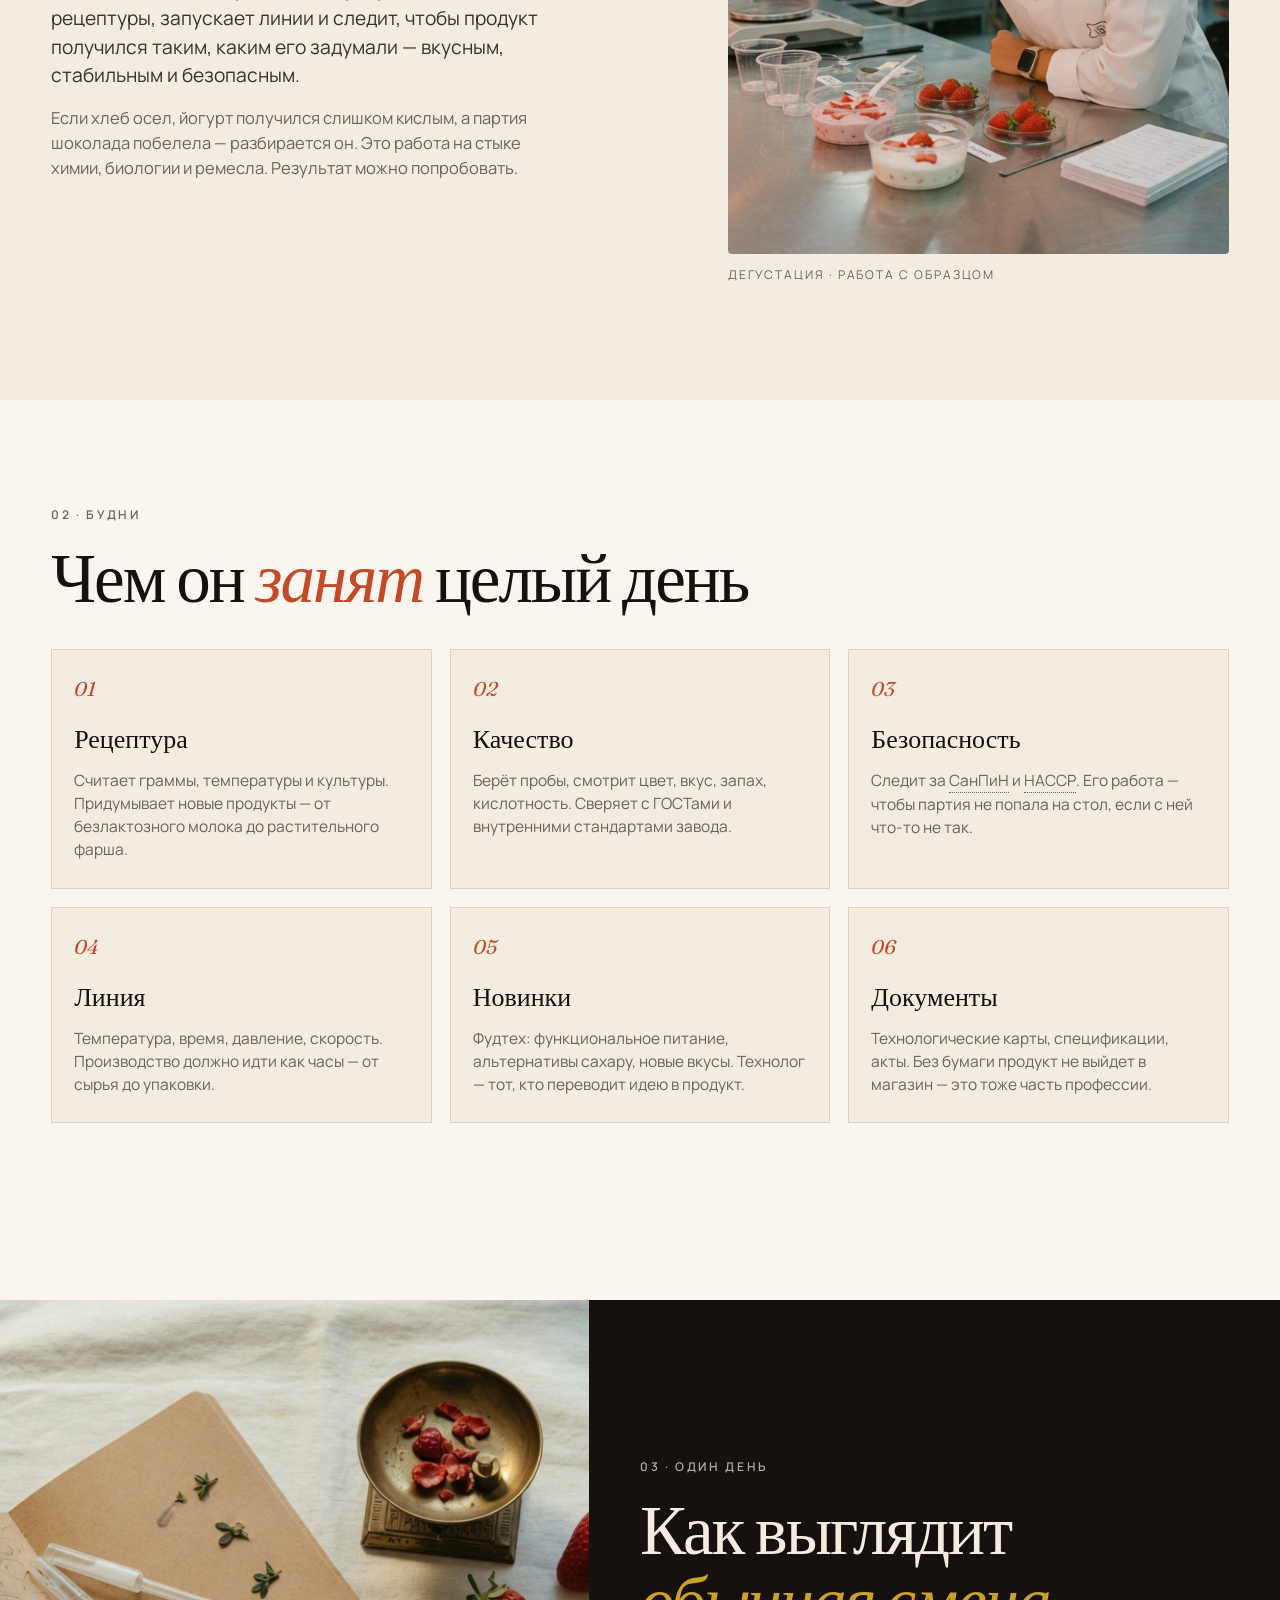
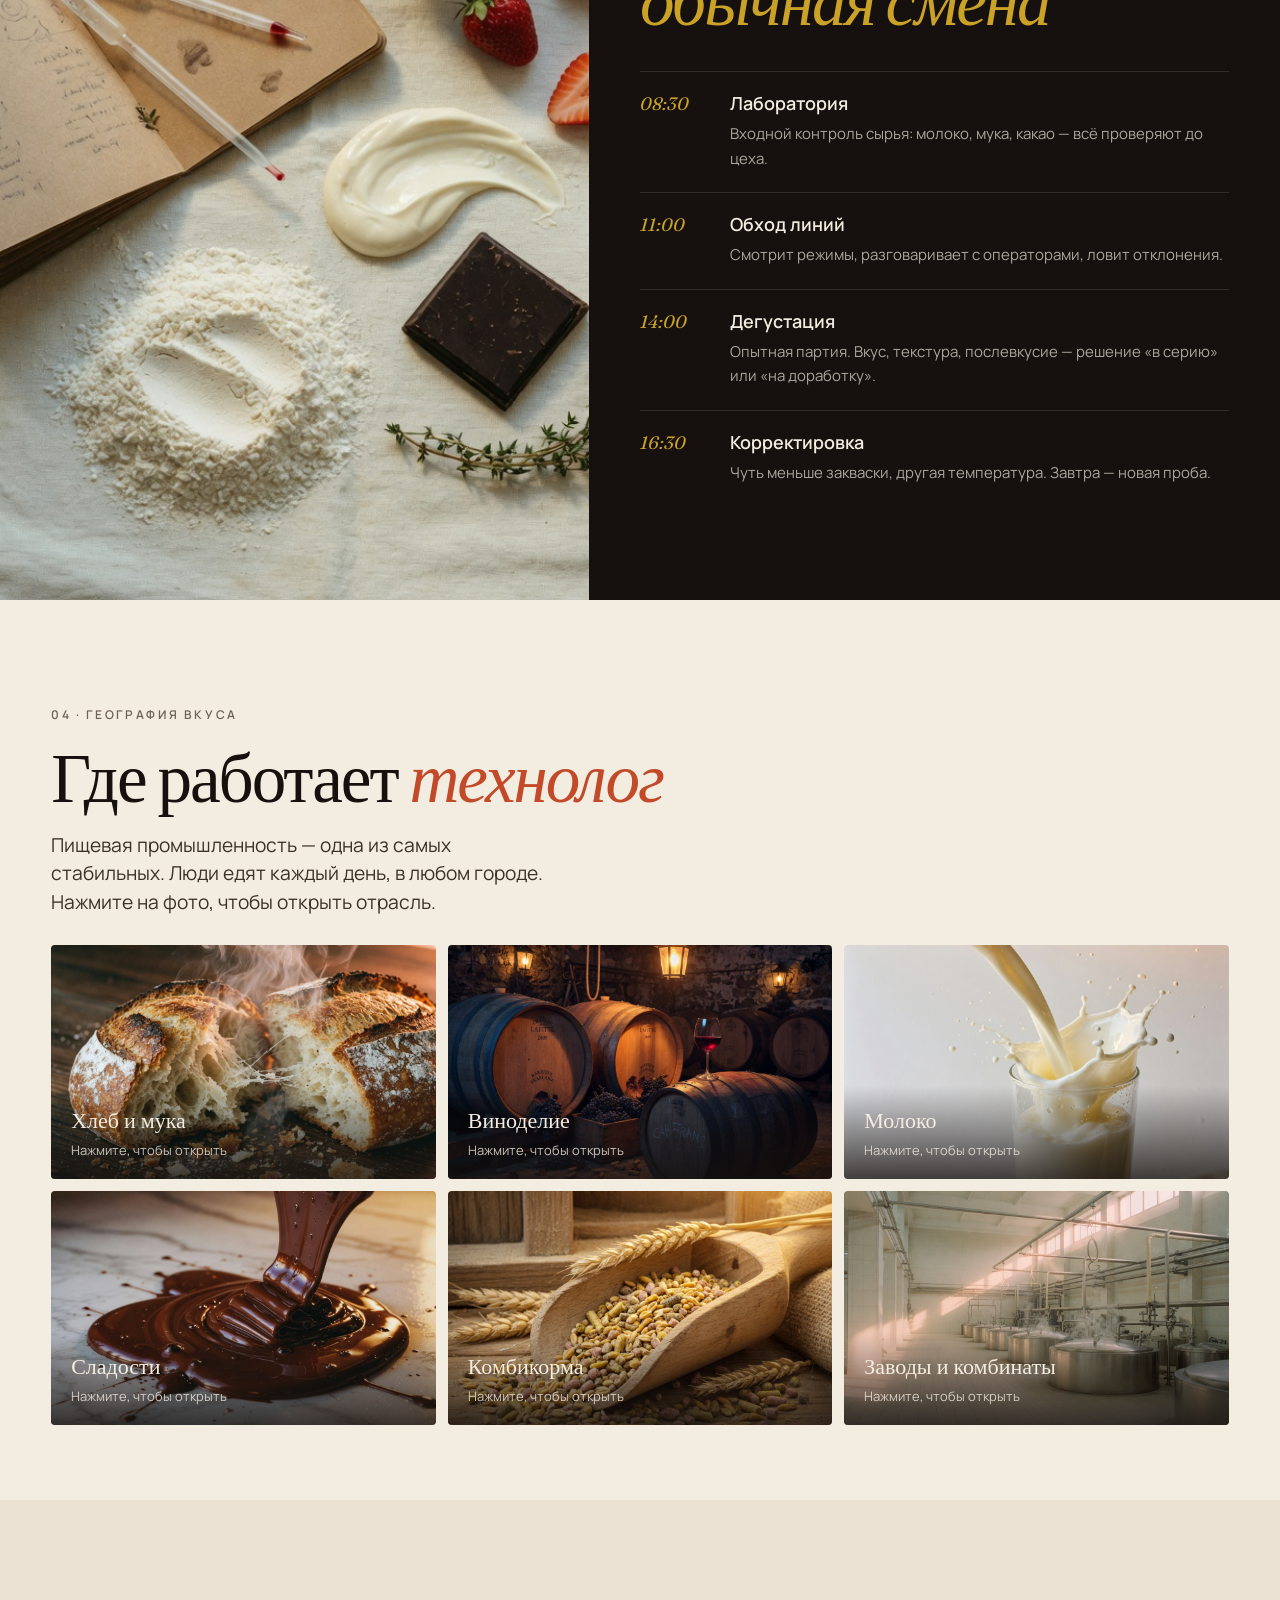
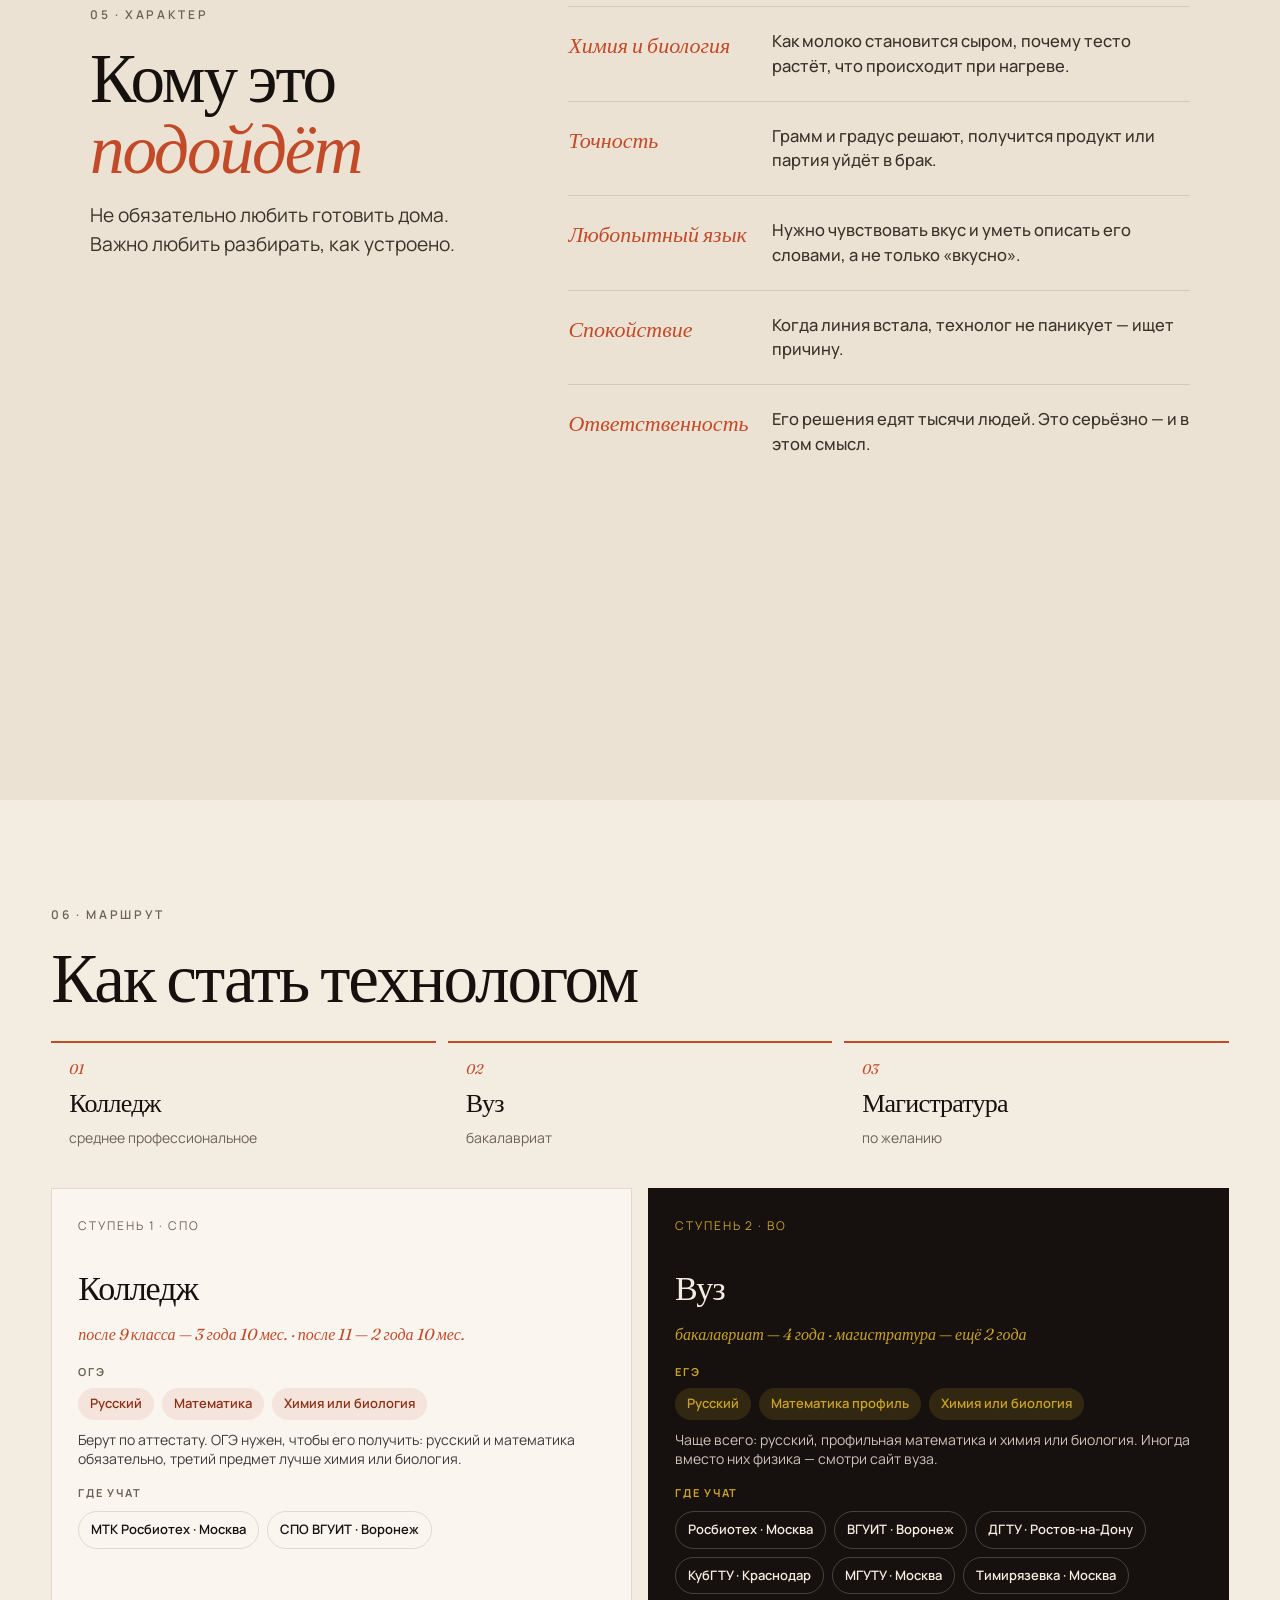
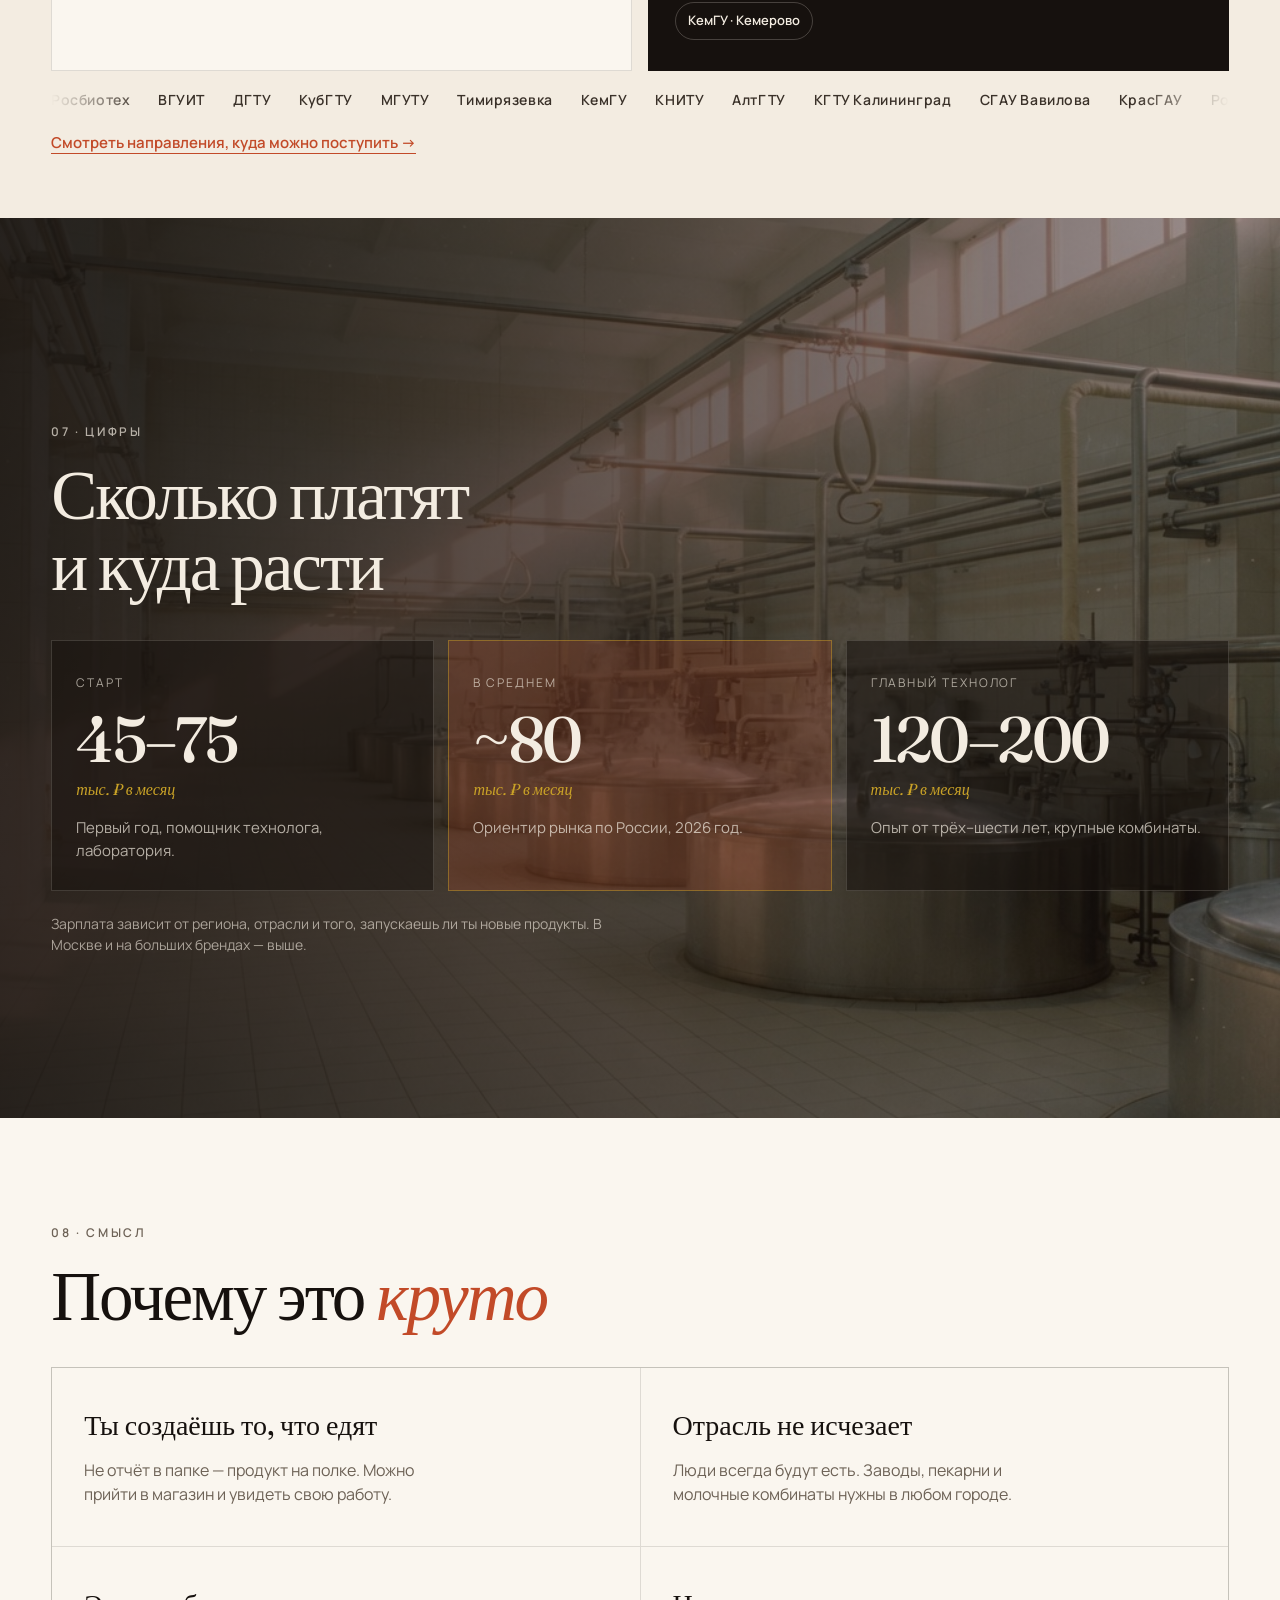
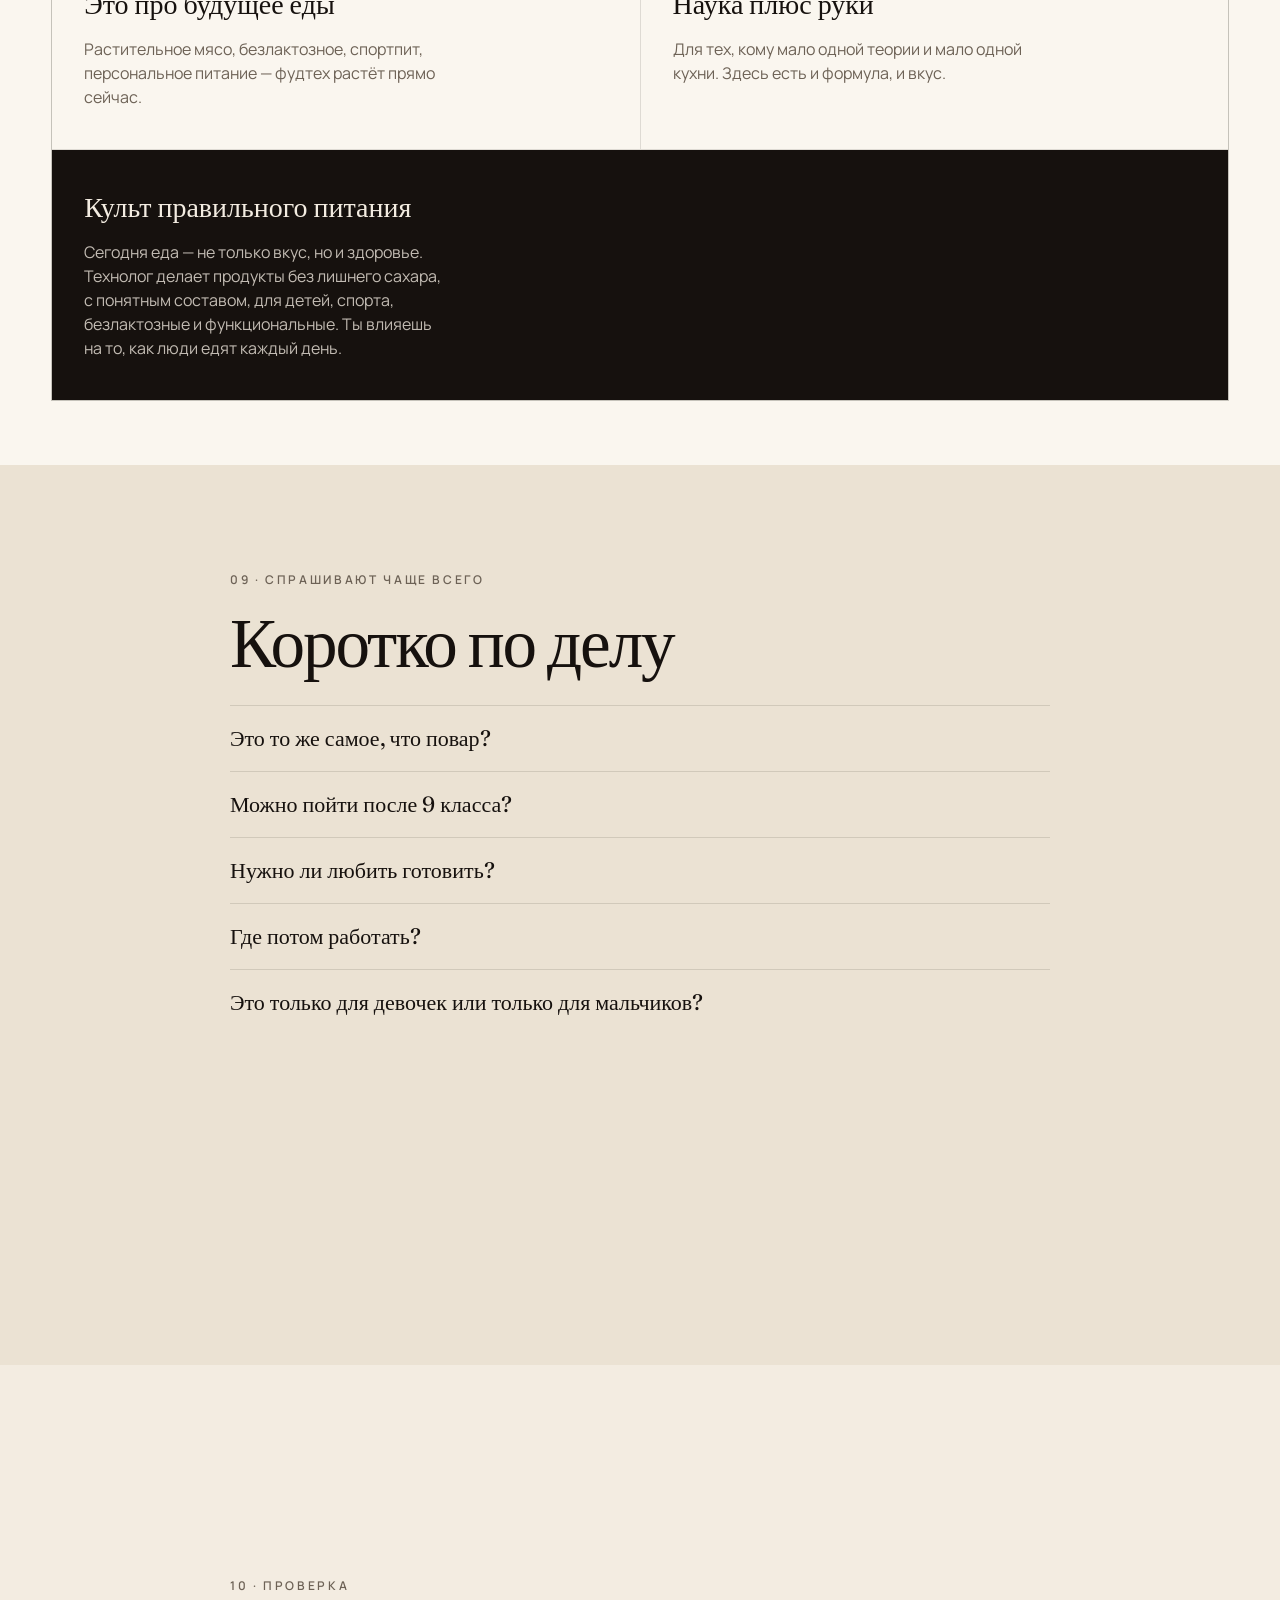
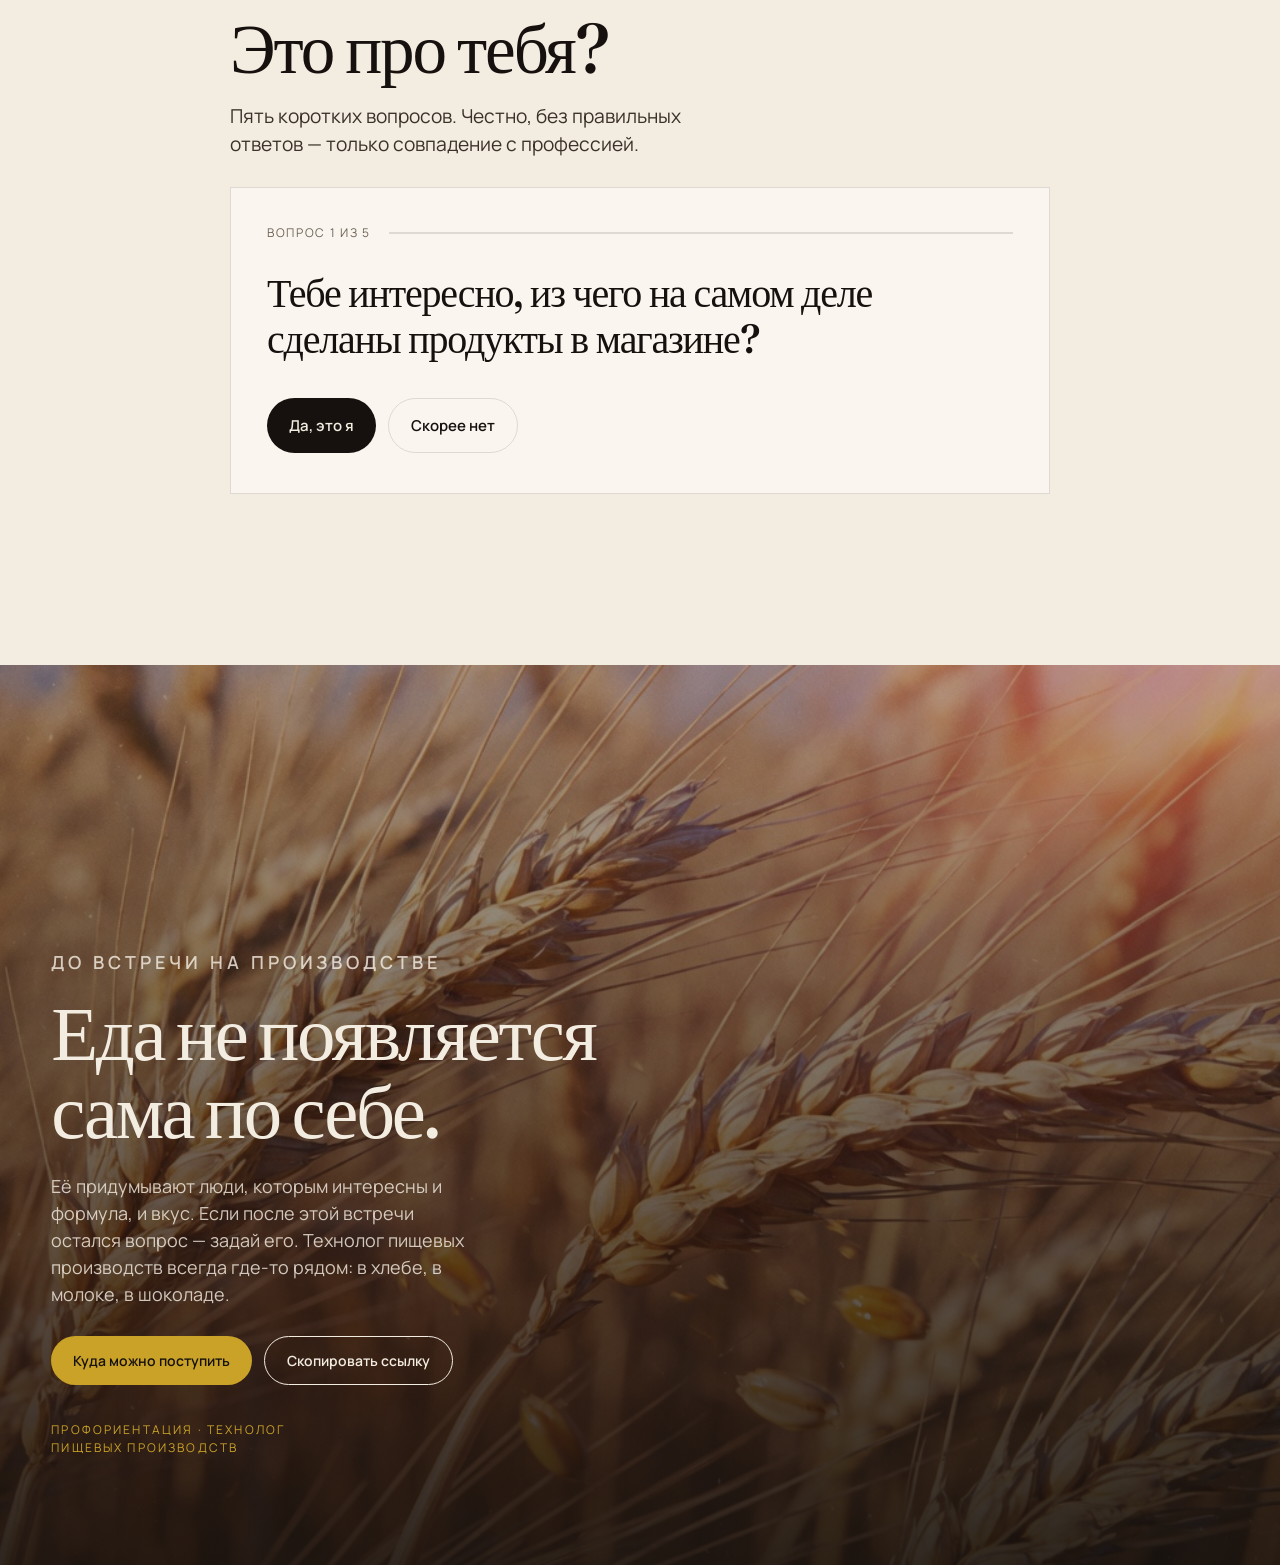
==== commit e0e85118: "Факты с фото для школьников и расширенный список вузов" ====
--- a/index.html
+++ b/index.html
@@ -33,7 +33,7 @@
   <link rel="preconnect" href="https://fonts.googleapis.com" />
   <link rel="preconnect" href="https://fonts.gstatic.com" crossorigin />
   <link href="https://fonts.googleapis.com/css2?family=Fraunces:ital,opsz,wght@0,9..144,300;0,9..144,500;0,9..144,600;1,9..144,300;1,9..144,500&family=Manrope:wght@400;500;600;700&display=swap" rel="stylesheet" />
-  <link rel="stylesheet" href="css/style.css?v=15" />
+  <link rel="stylesheet" href="css/style.css?v=16" />
 </head>
 <body>
   <div class="grain" aria-hidden="true"></div>
@@ -53,6 +53,7 @@
       <span class="brand__name">Пищевые технологии</span>
     </a>
     <nav class="topbar__nav" aria-label="Разделы">
+      <a class="js-nav" href="#facts">Факты</a>
       <a class="js-nav" href="#who">Кто это</a>
       <a class="js-nav" href="#work">Работа</a>
       <a class="js-nav" href="#path">Учёба</a>
@@ -73,6 +74,7 @@
   <div class="menu" id="menu" hidden>
     <nav class="menu__nav" aria-label="Мобильное меню">
       <a class="js-nav" href="#hero">Старт</a>
+      <a class="js-nav" href="#facts">Факты</a>
       <a class="js-nav" href="#who">Кто это</a>
       <a class="js-nav" href="#work">Чем занят</a>
       <a class="js-nav" href="#where">Где работает</a>
@@ -120,6 +122,28 @@
       </blockquote>
     </section>
 
+    <section class="slide facts" id="facts" data-title="Факты">
+      <p class="kicker kicker--dark">Секунда внимания</p>
+      <h2>Три факта, после которых<br />профессия звучит иначе</h2>
+      <div class="fact-grid">
+        <article>
+          <img src="images/cheese.jpg" alt="Сыр" loading="lazy" />
+          <strong>Сыр — это управляемые бактерии</strong>
+          <p>Технолог решает, какие культуры запустить, сколько часов держать и каким будет вкус. Не «просто сквасили молоко».</p>
+        </article>
+        <article>
+          <img src="images/cocoa.jpg" alt="Шоколад" loading="lazy" />
+          <strong>Белый налёт на шоколаде — не плесень</strong>
+          <p>Это жир, который всплыл при неправильной температуре. Технолог знает, как этого не допустить на целой партии.</p>
+        </article>
+        <article>
+          <img src="images/lab-bench.jpg" alt="Пищевая лаборатория" loading="lazy" />
+          <strong>Один рецепт кормит город</strong>
+          <p>Ошибка в граммах на заводе — это тысячи упаковок. Поэтому здесь любят химию и не любят «на глаз».</p>
+        </article>
+      </div>
+    </section>
+
     <section class="slide who" id="who" data-title="Кто это" data-note="Подчеркните: это не повар и не продавец. Инженер + химик + дегустатор.">
       <div class="who__grid">
         <div class="who__copy">
@@ -129,8 +153,8 @@
           <p class="body">Если хлеб осел, йогурт получился слишком кислым, а партия шоколада побелела — разбирается он. Это работа на стыке химии, биологии и ремесла. Результат можно попробовать.</p>
         </div>
         <figure class="who__photo">
-          <img src="images/tasting.jpg" alt="Работа технолога с образцом в лаборатории" loading="lazy" />
-          <figcaption>Лаборатория · контроль образца</figcaption>
+          <img src="images/specialist.jpg" alt="Технолог в лаборатории с образцами" loading="lazy" />
+          <figcaption>Дегустация · работа с образцом</figcaption>
         </figure>
       </div>
     </section>
@@ -354,8 +378,38 @@
             <a href="https://donstu.ru" target="_blank" rel="noopener">ДГТУ · Ростов-на-Дону</a>
             <a href="https://www.kubstu.ru" target="_blank" rel="noopener">КубГТУ · Краснодар</a>
             <a href="https://mgutm.ru" target="_blank" rel="noopener">МГУТУ · Москва</a>
+            <a href="https://www.timacad.ru" target="_blank" rel="noopener">Тимирязевка · Москва</a>
+            <a href="https://kemsu.ru" target="_blank" rel="noopener">КемГУ · Кемерово</a>
           </div>
         </article>
+      </div>
+      <div class="uni-ticker" aria-label="Вузы России">
+        <div class="uni-ticker__track">
+          <a href="https://rosbiotech.ru" target="_blank" rel="noopener">Росбиотех</a>
+          <a href="https://www.vsuet.ru" target="_blank" rel="noopener">ВГУИТ</a>
+          <a href="https://donstu.ru" target="_blank" rel="noopener">ДГТУ</a>
+          <a href="https://www.kubstu.ru" target="_blank" rel="noopener">КубГТУ</a>
+          <a href="https://mgutm.ru" target="_blank" rel="noopener">МГУТУ</a>
+          <a href="https://www.timacad.ru" target="_blank" rel="noopener">Тимирязевка</a>
+          <a href="https://kemsu.ru" target="_blank" rel="noopener">КемГУ</a>
+          <a href="https://www.kstu.ru" target="_blank" rel="noopener">КНИТУ</a>
+          <a href="https://www.altstu.ru" target="_blank" rel="noopener">АлтГТУ</a>
+          <a href="https://klgtu.ru" target="_blank" rel="noopener">КГТУ Калининград</a>
+          <a href="https://www.sgau.ru" target="_blank" rel="noopener">СГАУ Вавилова</a>
+          <a href="https://www.kgau.ru" target="_blank" rel="noopener">КрасГАУ</a>
+          <a href="https://rosbiotech.ru" target="_blank" rel="noopener">Росбиотех</a>
+          <a href="https://www.vsuet.ru" target="_blank" rel="noopener">ВГУИТ</a>
+          <a href="https://donstu.ru" target="_blank" rel="noopener">ДГТУ</a>
+          <a href="https://www.kubstu.ru" target="_blank" rel="noopener">КубГТУ</a>
+          <a href="https://mgutm.ru" target="_blank" rel="noopener">МГУТУ</a>
+          <a href="https://www.timacad.ru" target="_blank" rel="noopener">Тимирязевка</a>
+          <a href="https://kemsu.ru" target="_blank" rel="noopener">КемГУ</a>
+          <a href="https://www.kstu.ru" target="_blank" rel="noopener">КНИТУ</a>
+          <a href="https://www.altstu.ru" target="_blank" rel="noopener">АлтГТУ</a>
+          <a href="https://klgtu.ru" target="_blank" rel="noopener">КГТУ Калининград</a>
+          <a href="https://www.sgau.ru" target="_blank" rel="noopener">СГАУ Вавилова</a>
+          <a href="https://www.kgau.ru" target="_blank" rel="noopener">КрасГАУ</a>
+        </div>
       </div>
       <p class="path-note">
         <a href="napravleniya/">Смотреть направления, куда можно поступить →</a>
@@ -477,6 +531,8 @@
               <a href="https://donstu.ru" target="_blank" rel="noopener">ДГТУ<span>Ростов-на-Дону · вуз</span></a>
               <a href="https://www.kubstu.ru" target="_blank" rel="noopener">КубГТУ<span>Краснодар · вуз</span></a>
               <a href="https://mgutm.ru" target="_blank" rel="noopener">МГУТУ<span>Москва · вуз</span></a>
+              <a href="https://www.timacad.ru" target="_blank" rel="noopener">Тимирязевка<span>Москва · вуз</span></a>
+              <a href="https://kemsu.ru" target="_blank" rel="noopener">КемГУ<span>Кемерово · вуз</span></a>
             </div>
             <a class="schools__all" href="napravleniya/">Все направления и коды специальностей →</a>
           </div>
@@ -517,7 +573,7 @@
   <div class="tip" id="tip" hidden></div>
   <div class="toast" id="toast" hidden></div>
 
-  <script src="js/app.js?v=15"></script>
+  <script src="js/app.js?v=16"></script>
   <script>
     (function () {
       function hideBoot() {
--- a/css/style.css
+++ b/css/style.css
@@ -500,6 +500,84 @@
 }
 
 /* Who */
+.facts {
+  background: var(--foam);
+}
+
+.facts h2,
+.facts .kicker {
+  max-width: 1320px;
+  margin-left: auto;
+  margin-right: auto;
+}
+
+.fact-grid {
+  max-width: 1320px;
+  margin: 28px auto 0;
+  display: grid;
+  grid-template-columns: repeat(3, 1fr);
+  gap: 16px;
+}
+
+.fact-grid article {
+  background: var(--cream);
+  border: 1px solid var(--line);
+  overflow: hidden;
+}
+
+.fact-grid img {
+  width: 100%;
+  height: 180px;
+  object-fit: cover;
+}
+
+.fact-grid strong {
+  display: block;
+  font-family: var(--serif);
+  font-weight: 500;
+  font-size: 22px;
+  letter-spacing: -0.03em;
+  padding: 16px 18px 8px;
+}
+
+.fact-grid p {
+  padding: 0 18px 20px;
+  color: var(--muted);
+  font-size: 15px;
+}
+
+.uni-ticker {
+  max-width: 1320px;
+  margin: 18px auto 0;
+  overflow: hidden;
+  mask-image: linear-gradient(90deg, transparent, #000 8%, #000 92%, transparent);
+}
+
+.uni-ticker__track {
+  display: flex;
+  gap: 28px;
+  width: max-content;
+  animation: ticker 42s linear infinite;
+}
+
+.uni-ticker a {
+  color: var(--ink-soft);
+  text-decoration: none;
+  font-size: 14px;
+  font-weight: 600;
+  letter-spacing: 0.04em;
+  white-space: nowrap;
+}
+
+.uni-ticker a:hover {
+  color: var(--terracotta);
+}
+
+@keyframes ticker {
+  from { transform: translateX(0); }
+  to { transform: translateX(-50%); }
+}
+
 .who {
   background: var(--cream);
 }
@@ -1784,8 +1862,17 @@
   .stages,
   .pay-row,
   .cards,
-  .why-grid {
+  .why-grid,
+  .fact-grid {
     grid-template-columns: 1fr;
+  }
+
+  .fact-grid img {
+    height: 160px;
+  }
+
+  .uni-ticker {
+    display: none;
   }
 
   .why-grid__feature {
@@ -1925,6 +2012,10 @@
 }
 
 @media (prefers-reduced-motion: reduce) {
+  .uni-ticker__track {
+    animation: none;
+  }
+
   *,
   *::before,
   *::after {
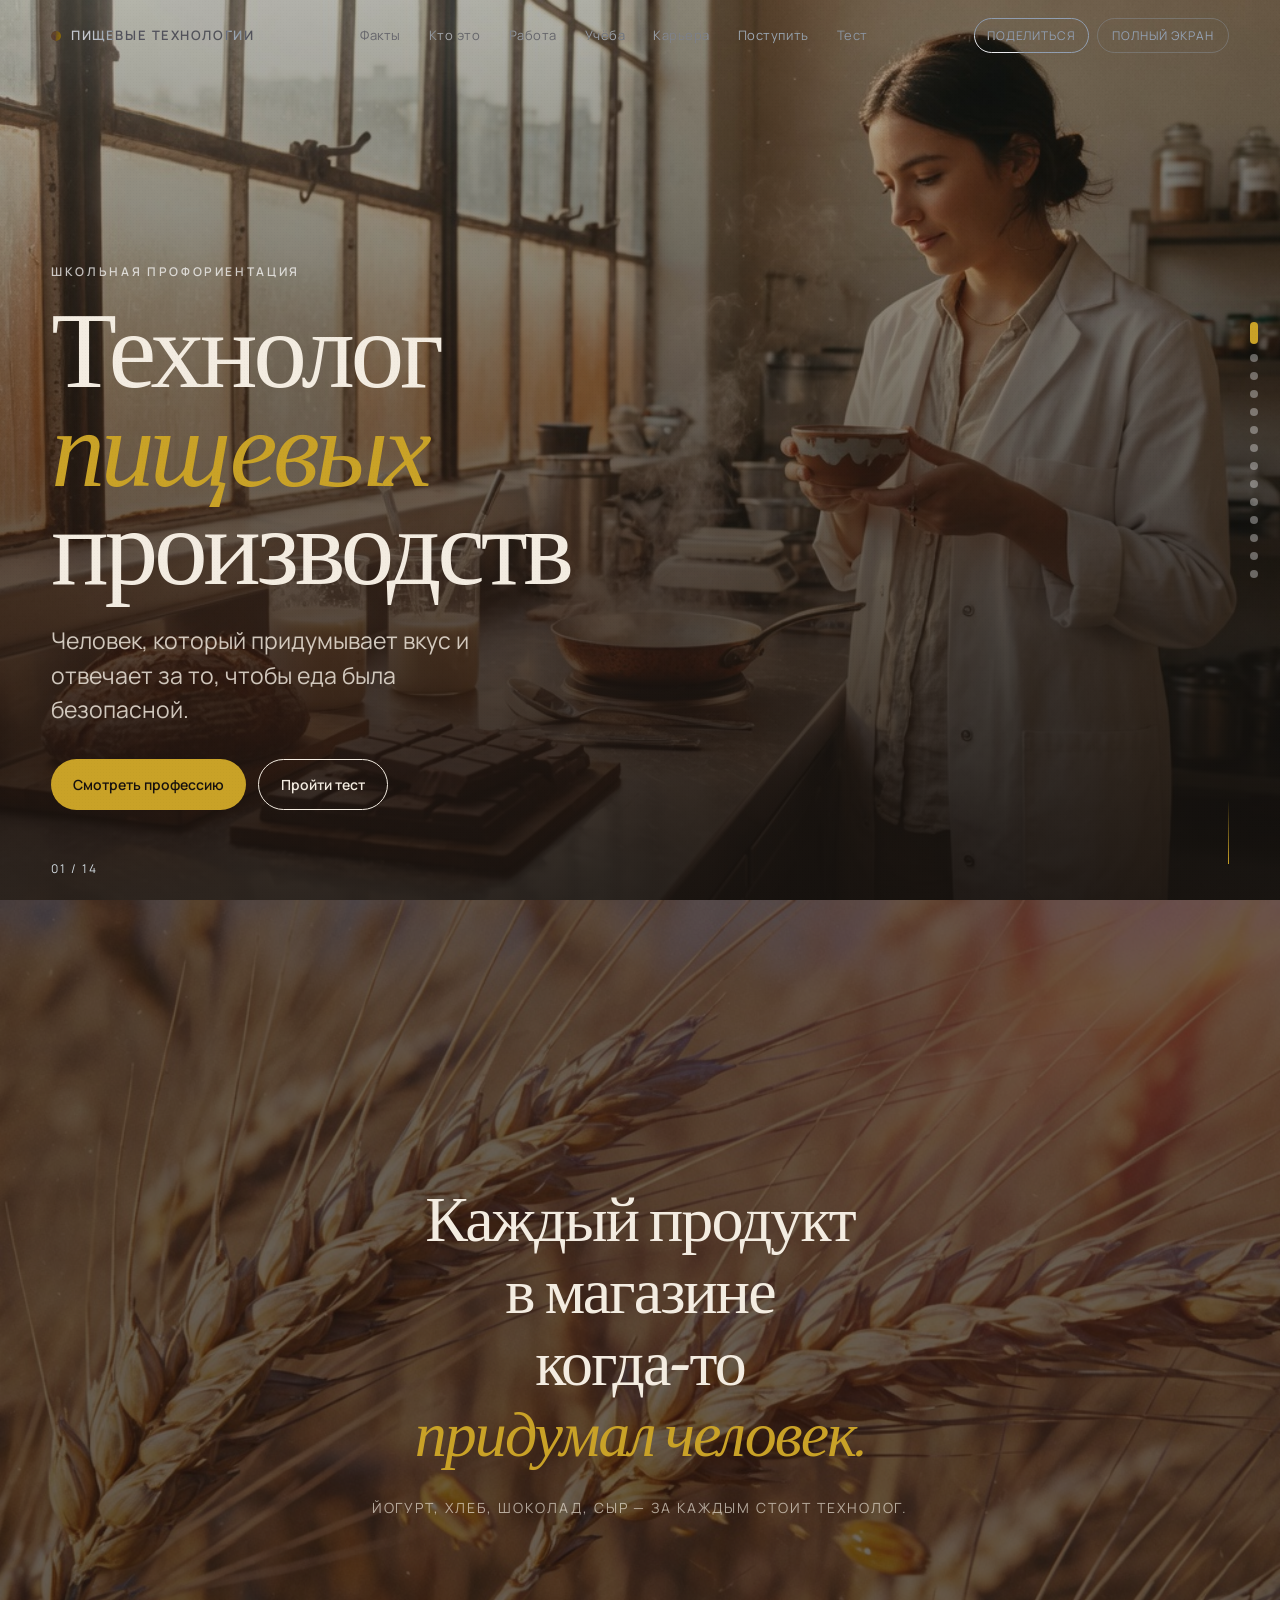
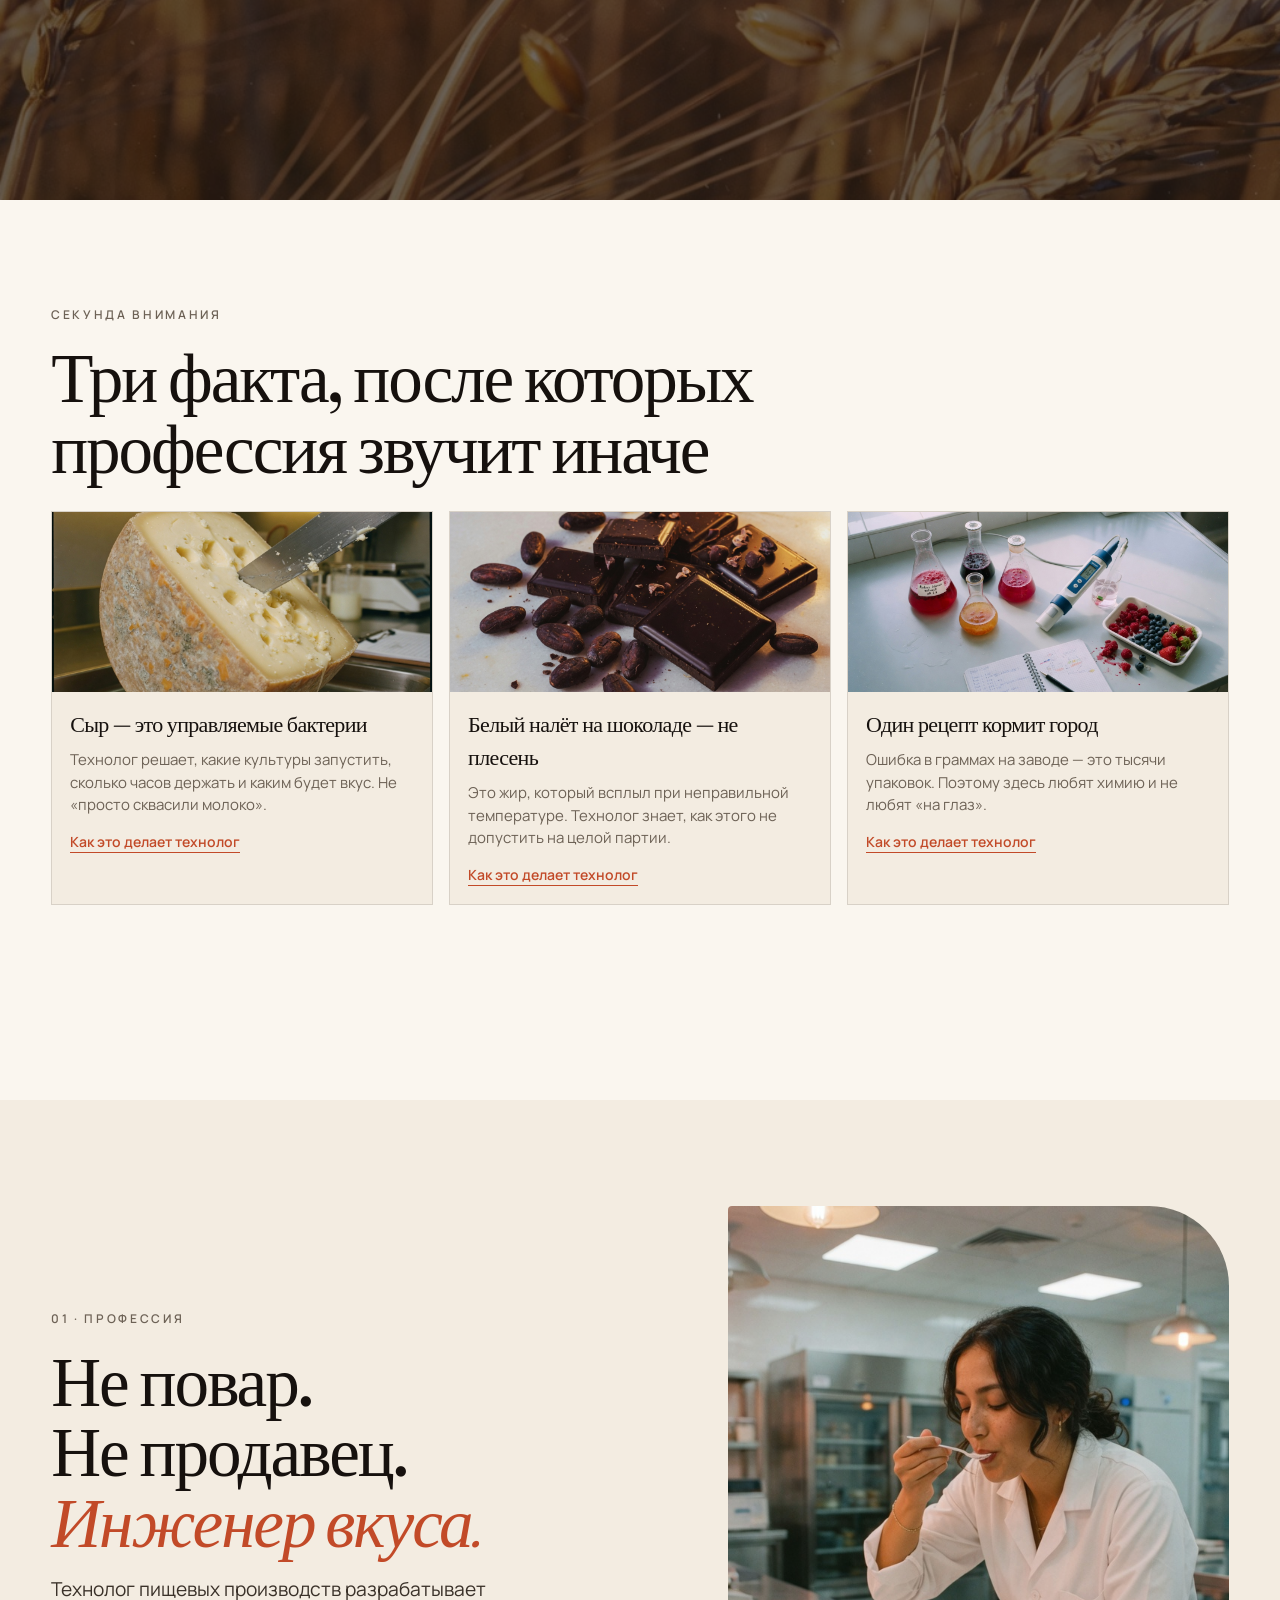
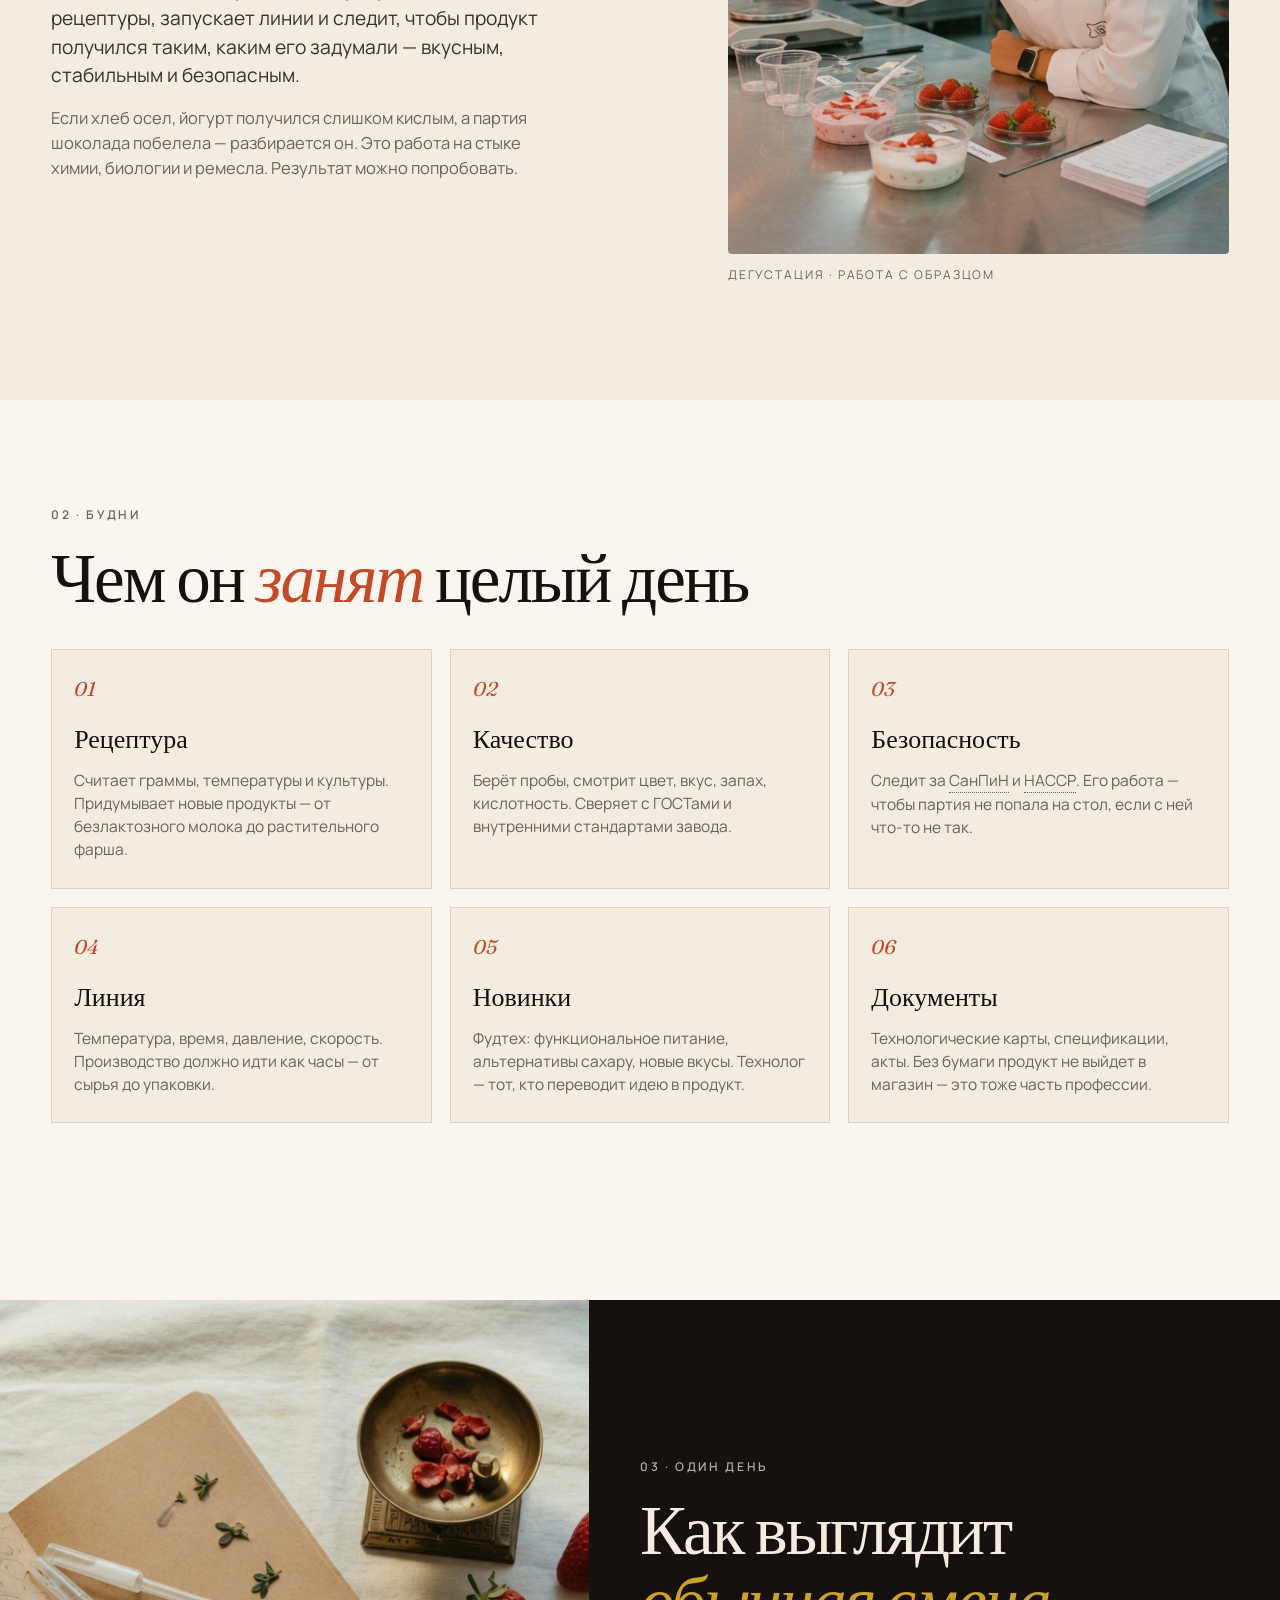
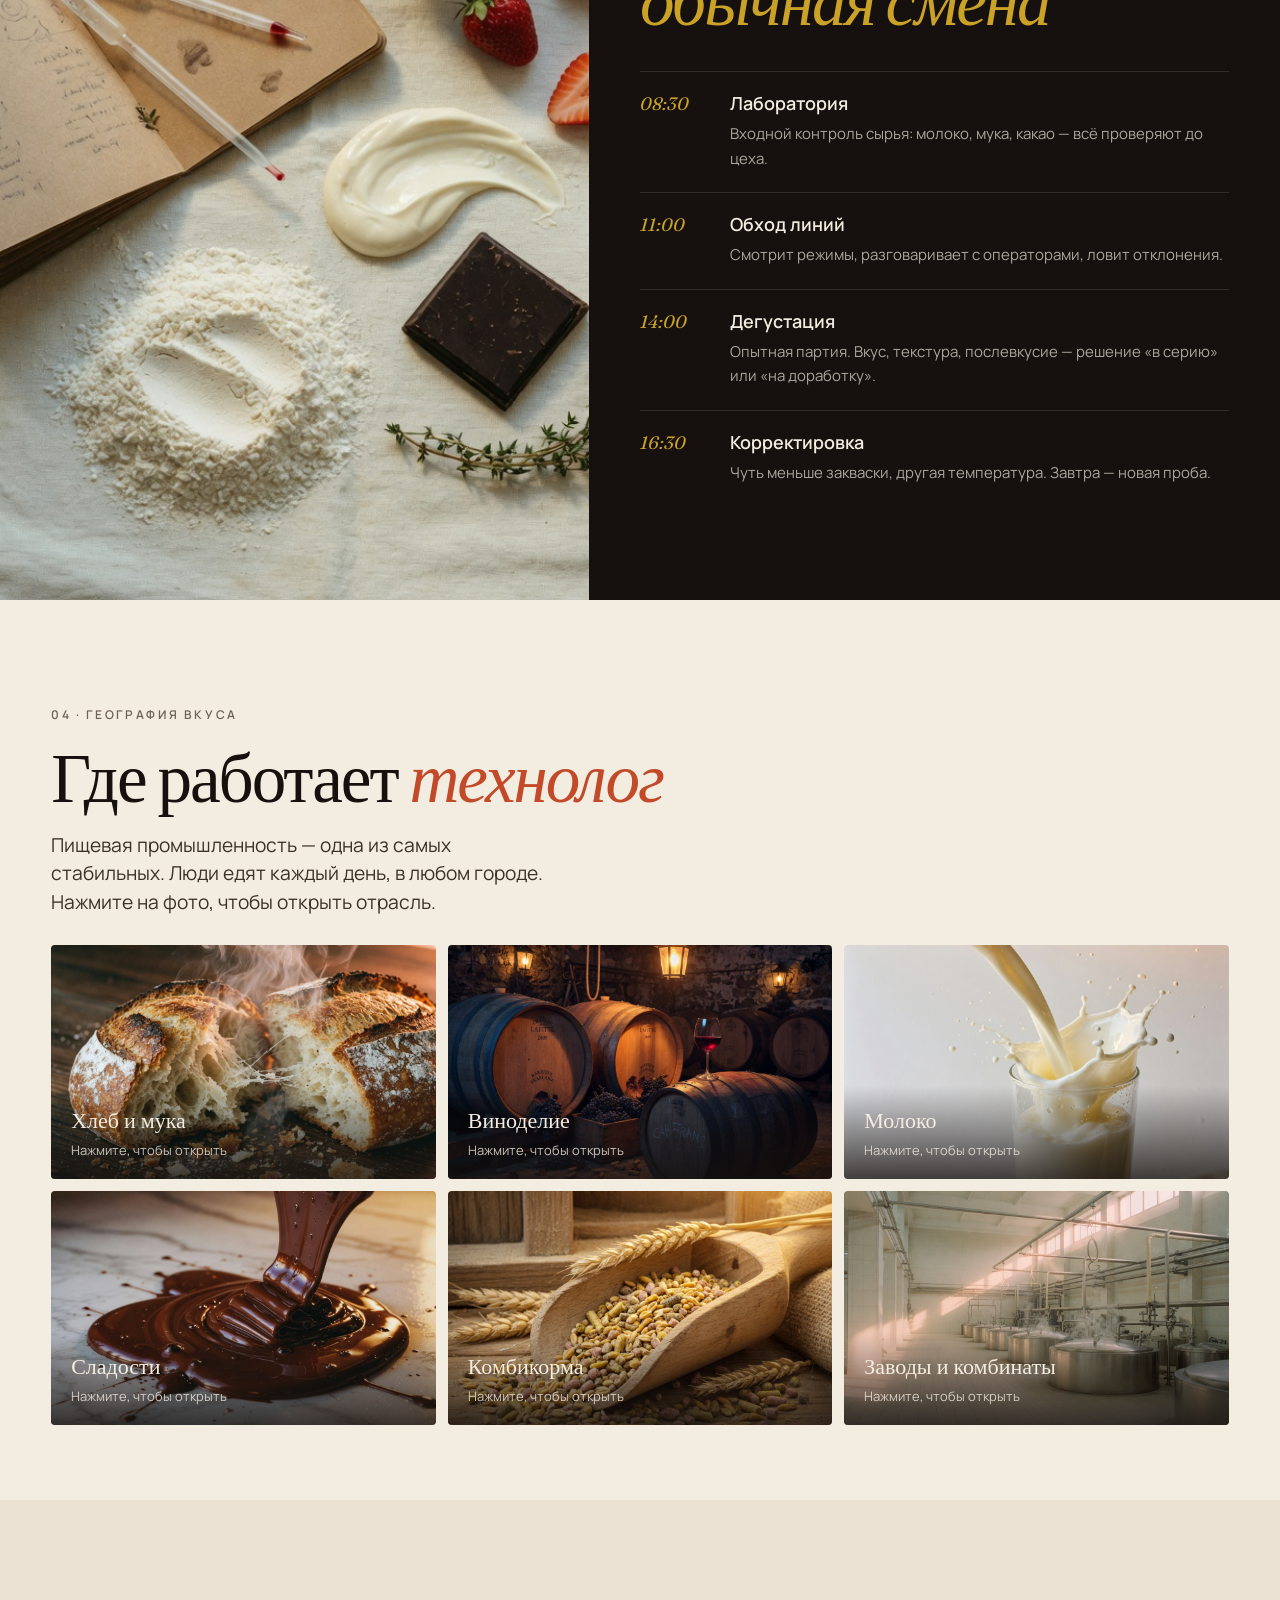
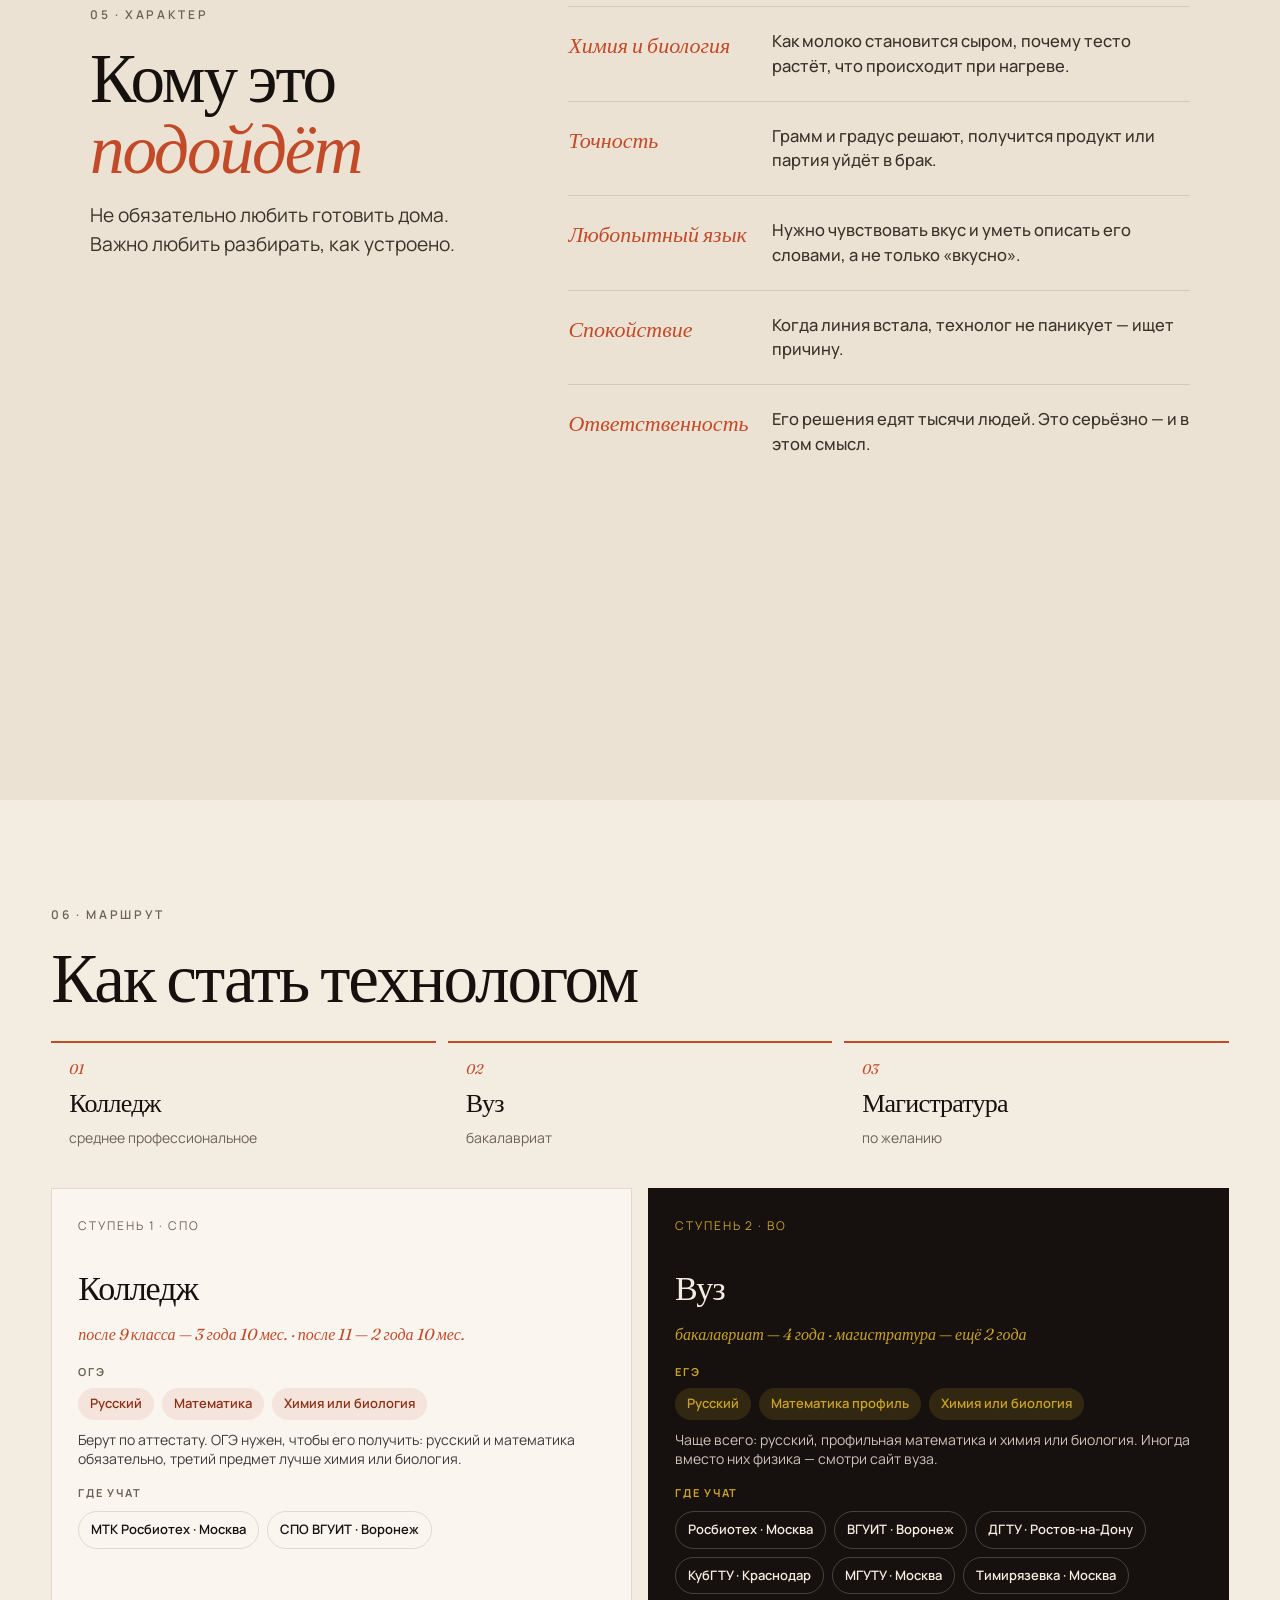
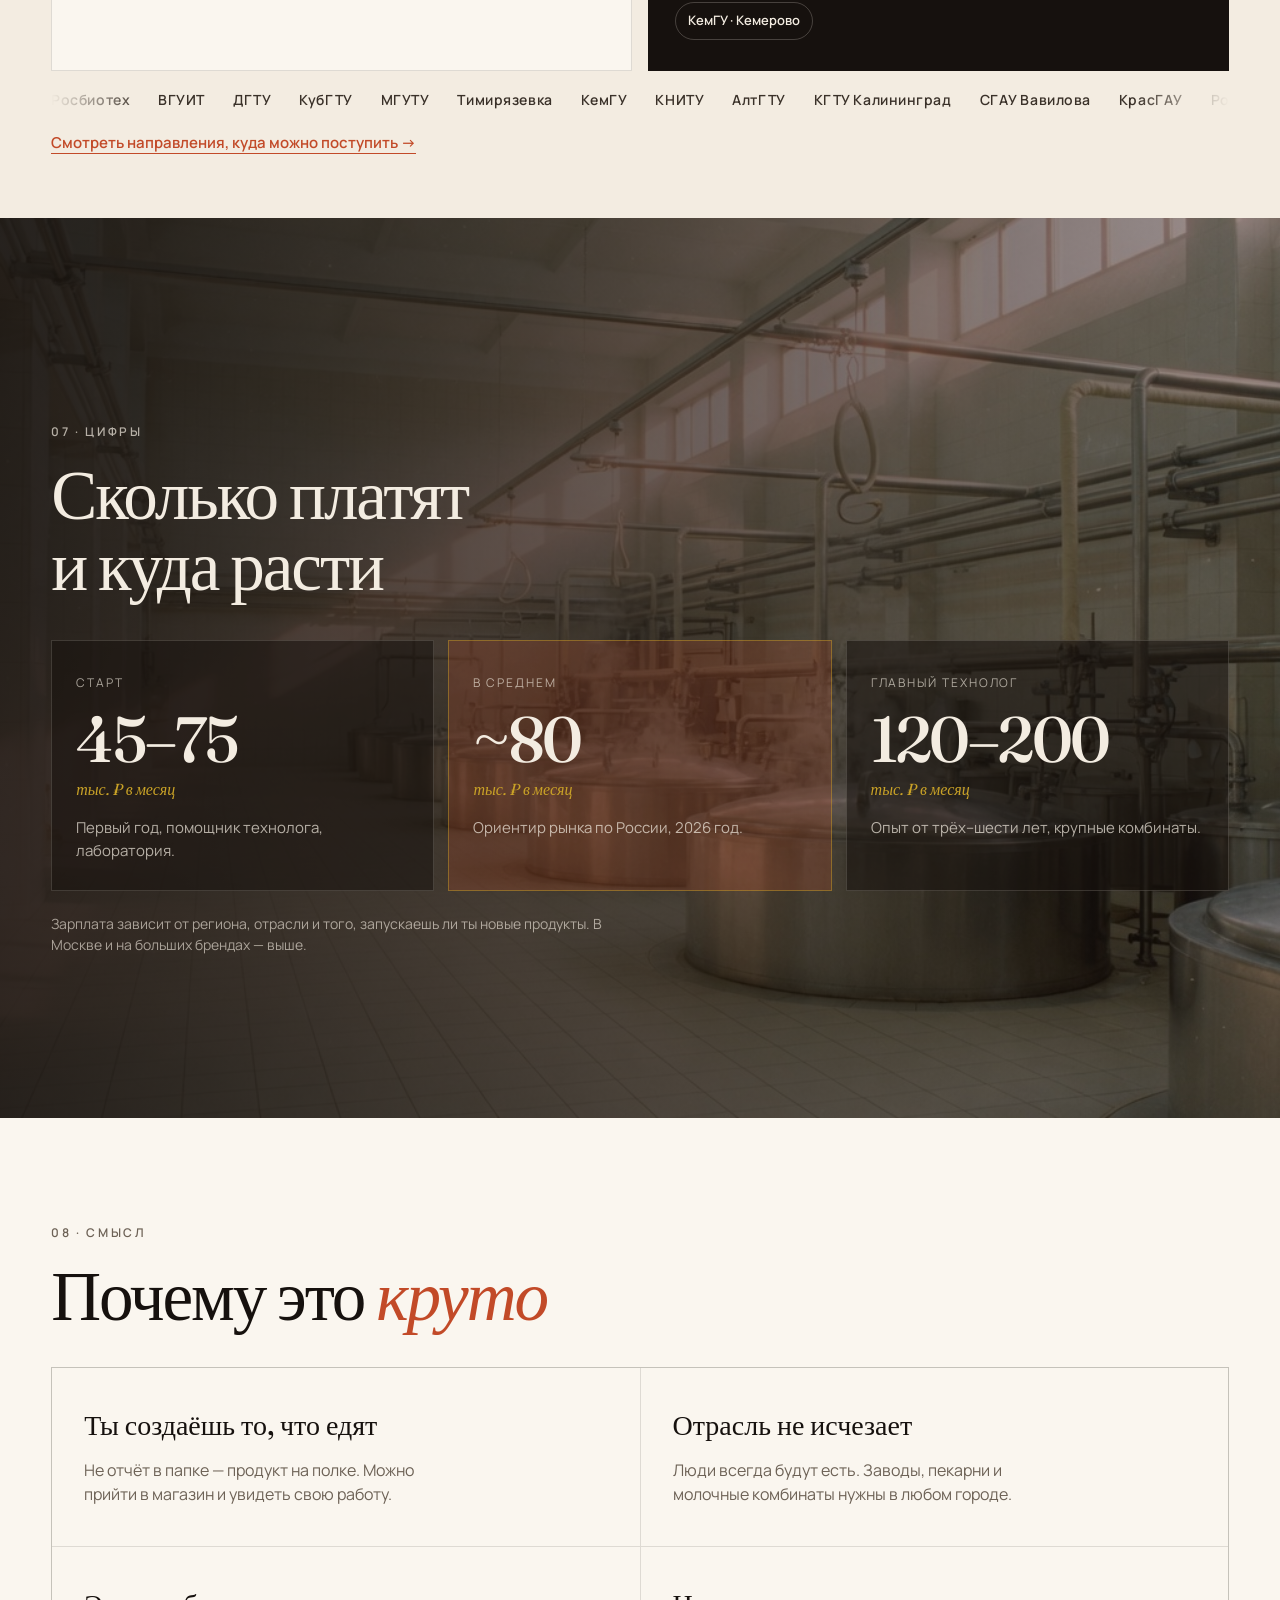
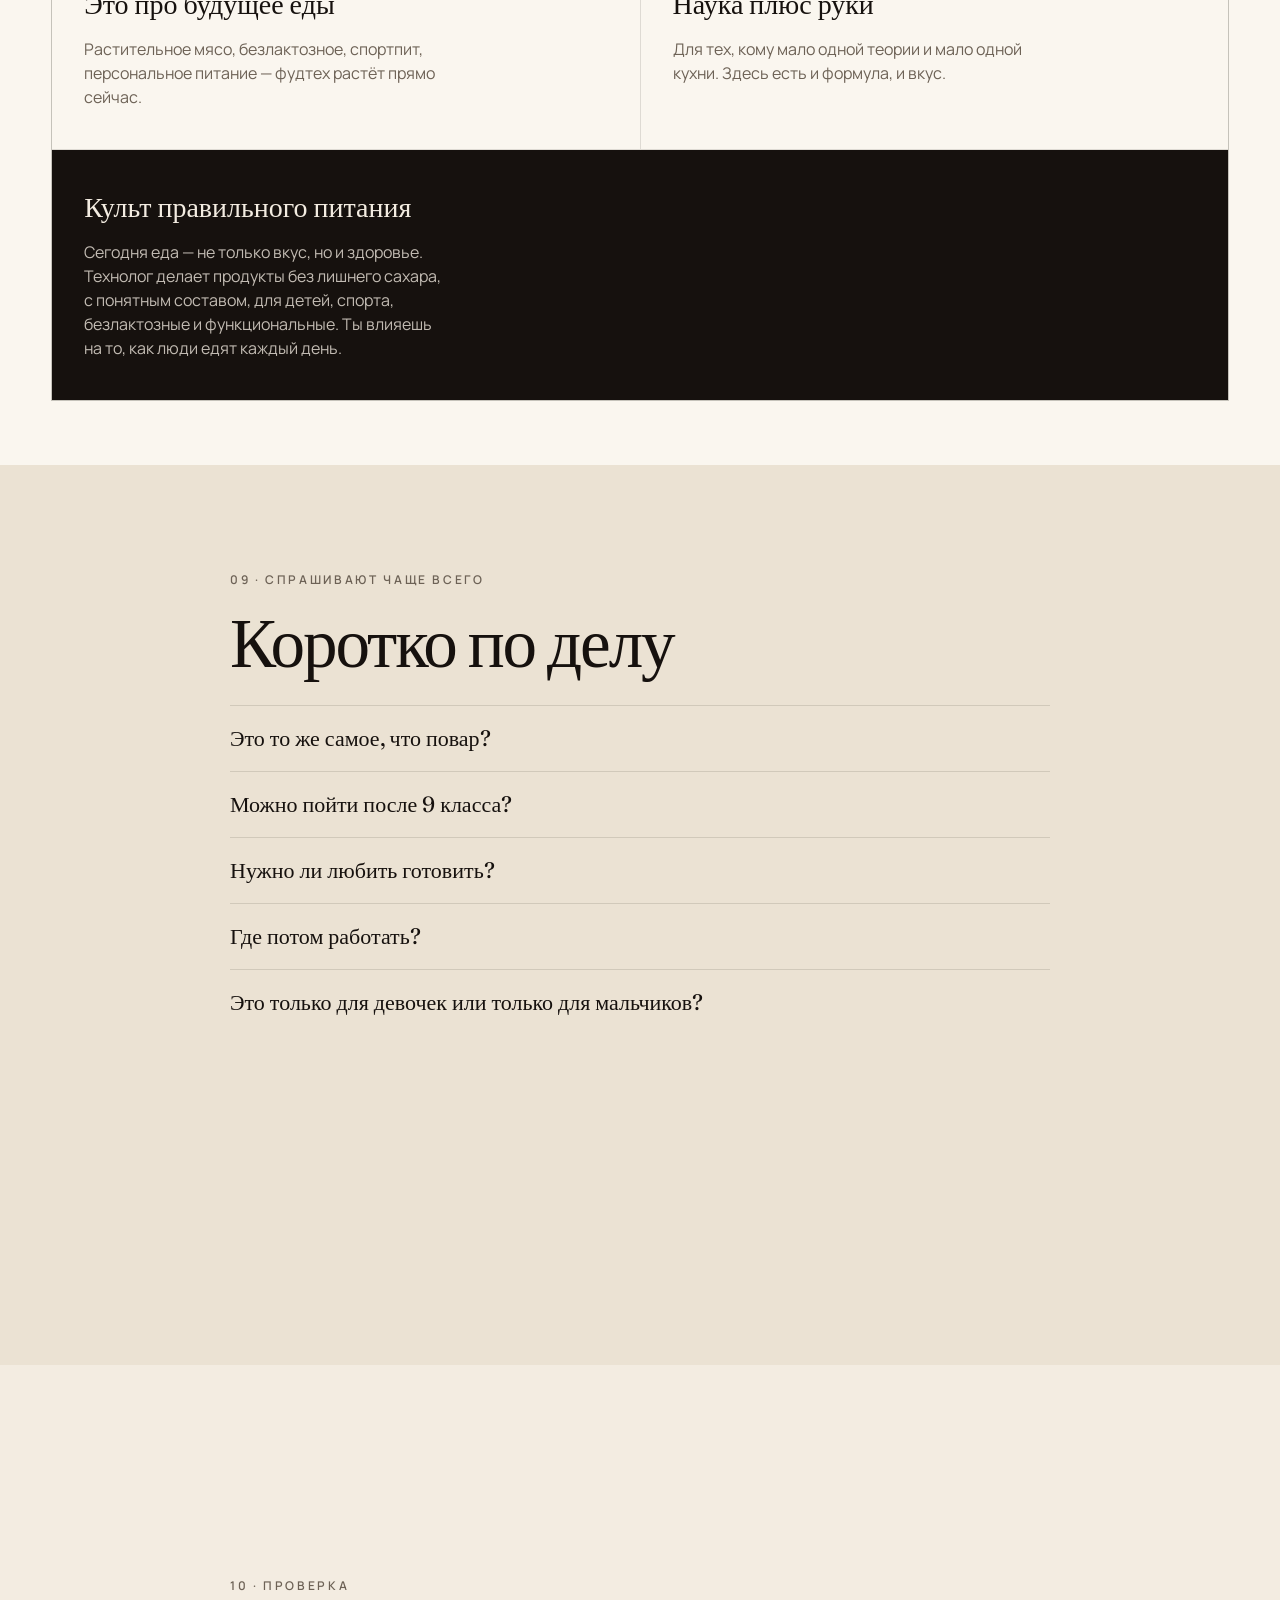
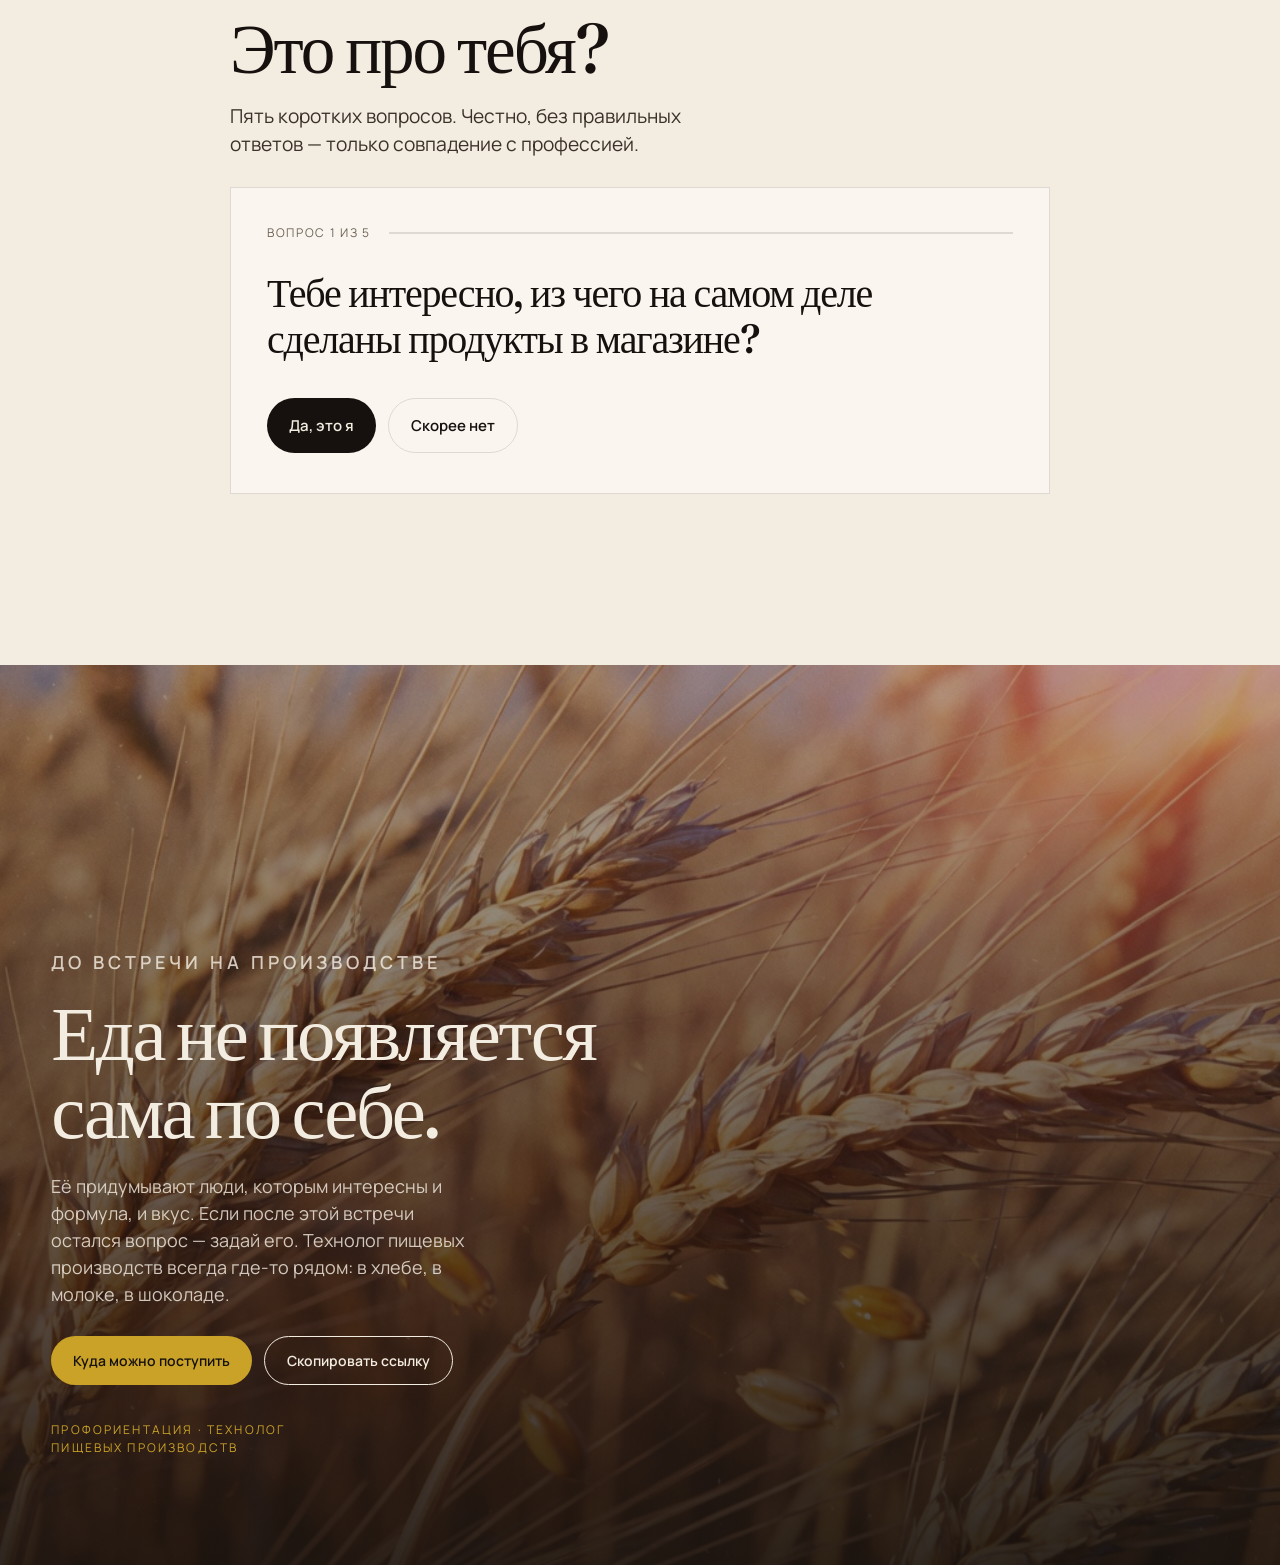
==== commit ee77af51: "Исправления и раскрытие процесса на фактах и в отраслях" ====
--- a/index.html
+++ b/index.html
@@ -33,7 +33,7 @@
   <link rel="preconnect" href="https://fonts.googleapis.com" />
   <link rel="preconnect" href="https://fonts.gstatic.com" crossorigin />
   <link href="https://fonts.googleapis.com/css2?family=Fraunces:ital,opsz,wght@0,9..144,300;0,9..144,500;0,9..144,600;1,9..144,300;1,9..144,500&family=Manrope:wght@400;500;600;700&display=swap" rel="stylesheet" />
-  <link rel="stylesheet" href="css/style.css?v=16" />
+  <link rel="stylesheet" href="css/style.css?v=17" />
 </head>
 <body>
   <div class="grain" aria-hidden="true"></div>
@@ -88,7 +88,7 @@
 
   <div class="progress" aria-hidden="true"><i id="progressBar"></i></div>
   <nav class="dots" id="dots" aria-label="Слайды презентации"></nav>
-  <div class="counter" id="counter" aria-live="polite">01 / 13</div>
+  <div class="counter" id="counter" aria-live="polite">01 / 14</div>
 
   <main>
     <section class="slide hero" id="hero" data-title="Старт" data-note="Представьтесь. Спросите класс: кто придумал йогурт на полке магазина?">
@@ -126,20 +126,38 @@
       <p class="kicker kicker--dark">Секунда внимания</p>
       <h2>Три факта, после которых<br />профессия звучит иначе</h2>
       <div class="fact-grid">
-        <article>
+        <article class="fact-card">
           <img src="images/cheese.jpg" alt="Сыр" loading="lazy" />
           <strong>Сыр — это управляемые бактерии</strong>
           <p>Технолог решает, какие культуры запустить, сколько часов держать и каким будет вкус. Не «просто сквасили молоко».</p>
-        </article>
-        <article>
+          <button type="button" class="fact-toggle" aria-expanded="false">Как это делает технолог</button>
+          <ol class="fact-steps">
+            <li>Проверяет молоко: жир, белок, микробы</li>
+            <li>Вносит закваску и держит точную температуру</li>
+            <li>Следит за кислотностью, солит, даёт созреть</li>
+          </ol>
+        </article>
+        <article class="fact-card">
           <img src="images/cocoa.jpg" alt="Шоколад" loading="lazy" />
           <strong>Белый налёт на шоколаде — не плесень</strong>
           <p>Это жир, который всплыл при неправильной температуре. Технолог знает, как этого не допустить на целой партии.</p>
-        </article>
-        <article>
+          <button type="button" class="fact-toggle" aria-expanded="false">Как это делает технолог</button>
+          <ol class="fact-steps">
+            <li>Плавит какао-массу и выравнивает температуру</li>
+            <li>Темперирует: жир должен застыть «правильно»</li>
+            <li>Отливает и охлаждает, иначе появится налёт</li>
+          </ol>
+        </article>
+        <article class="fact-card">
           <img src="images/lab-bench.jpg" alt="Пищевая лаборатория" loading="lazy" />
           <strong>Один рецепт кормит город</strong>
           <p>Ошибка в граммах на заводе — это тысячи упаковок. Поэтому здесь любят химию и не любят «на глаз».</p>
+          <button type="button" class="fact-toggle" aria-expanded="false">Как это делает технолог</button>
+          <ol class="fact-steps">
+            <li>Считает рецептуру на тонны, не на кастрюлю</li>
+            <li>Запускает пробную партию и пробует</li>
+            <li>Только потом отдаёт линию в серию</li>
+          </ol>
         </article>
       </div>
     </section>
@@ -566,6 +584,8 @@
     <p class="kicker kicker--dark" id="drawerKicker">Отрасль</p>
     <h3 id="drawerTitle"></h3>
     <p id="drawerText"></p>
+    <p class="exam-label" id="drawerStepsLabel" hidden>Ход процесса</p>
+    <ol id="drawerSteps" class="drawer-steps"></ol>
     <ul id="drawerList"></ul>
   </aside>
   <div class="backdrop" id="backdrop" hidden></div>
@@ -573,7 +593,7 @@
   <div class="tip" id="tip" hidden></div>
   <div class="toast" id="toast" hidden></div>
 
-  <script src="js/app.js?v=16"></script>
+  <script src="js/app.js?v=17"></script>
   <script>
     (function () {
       function hideBoot() {
--- a/css/style.css
+++ b/css/style.css
@@ -541,9 +541,80 @@
 }
 
 .fact-grid p {
-  padding: 0 18px 20px;
+  padding: 0 18px 12px;
   color: var(--muted);
   font-size: 15px;
+}
+
+.fact-toggle {
+  margin: 0 18px 18px;
+  padding: 0;
+  border: 0;
+  background: none;
+  color: var(--terracotta);
+  font: inherit;
+  font-weight: 600;
+  font-size: 14px;
+  cursor: pointer;
+  border-bottom: 1px solid currentColor;
+}
+
+.fact-steps {
+  display: none;
+  list-style: none;
+  padding: 0 18px 18px;
+  color: var(--ink-soft);
+  font-size: 14px;
+}
+
+.fact-card.is-open .fact-steps {
+  display: grid;
+  gap: 8px;
+}
+
+.fact-steps li {
+  padding-left: 22px;
+  position: relative;
+}
+
+.fact-steps li::before {
+  content: "";
+  position: absolute;
+  left: 0;
+  top: 0.45em;
+  width: 7px;
+  height: 7px;
+  border-radius: 50%;
+  background: var(--terracotta);
+}
+
+.drawer-steps {
+  list-style: none;
+  margin: 8px 0 22px;
+  padding: 0;
+  display: grid;
+  gap: 10px;
+}
+
+.drawer-steps li {
+  padding-left: 28px;
+  position: relative;
+  color: var(--ink-soft);
+}
+
+.drawer-steps li::before {
+  content: counter(step);
+  counter-increment: step;
+  position: absolute;
+  left: 0;
+  top: 0;
+  font-family: var(--serif);
+  font-style: italic;
+  color: var(--terracotta);
+}
+
+.drawer-steps {
+  counter-reset: step;
 }
 
 .uni-ticker {
